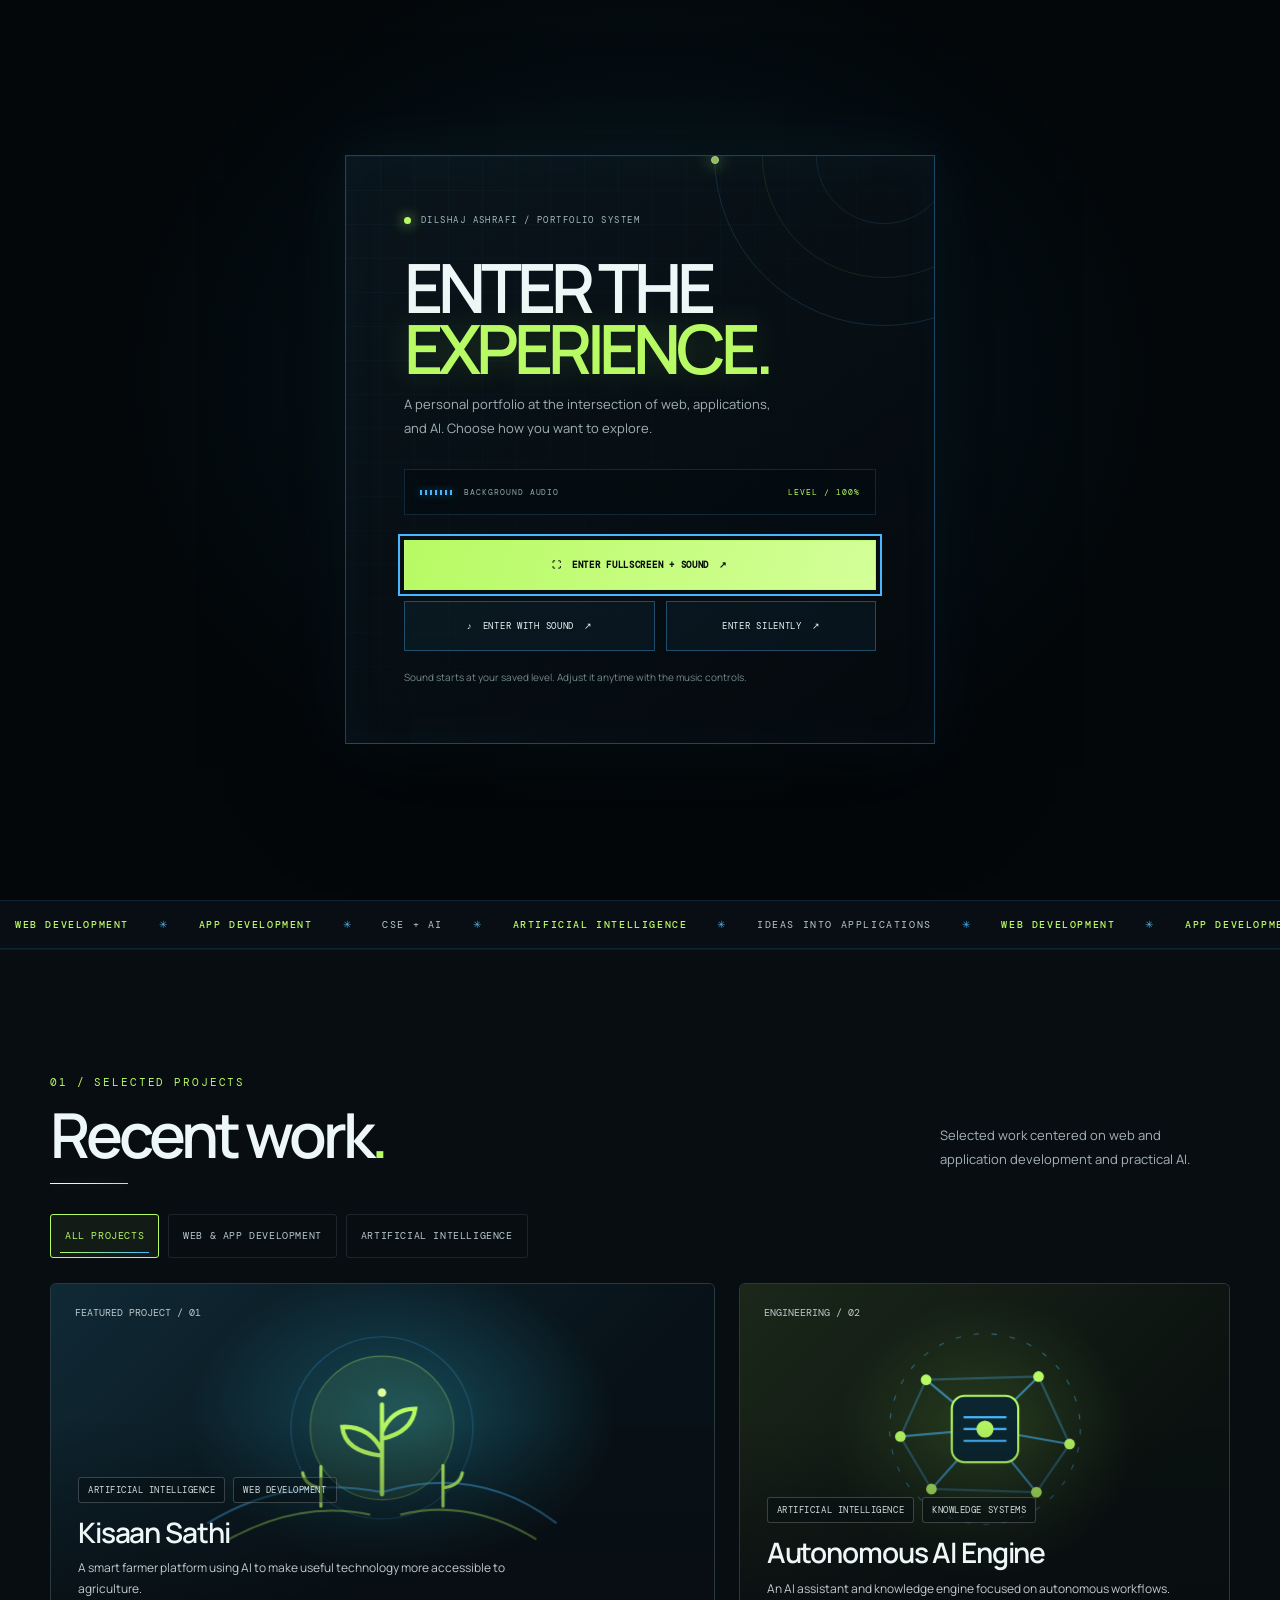
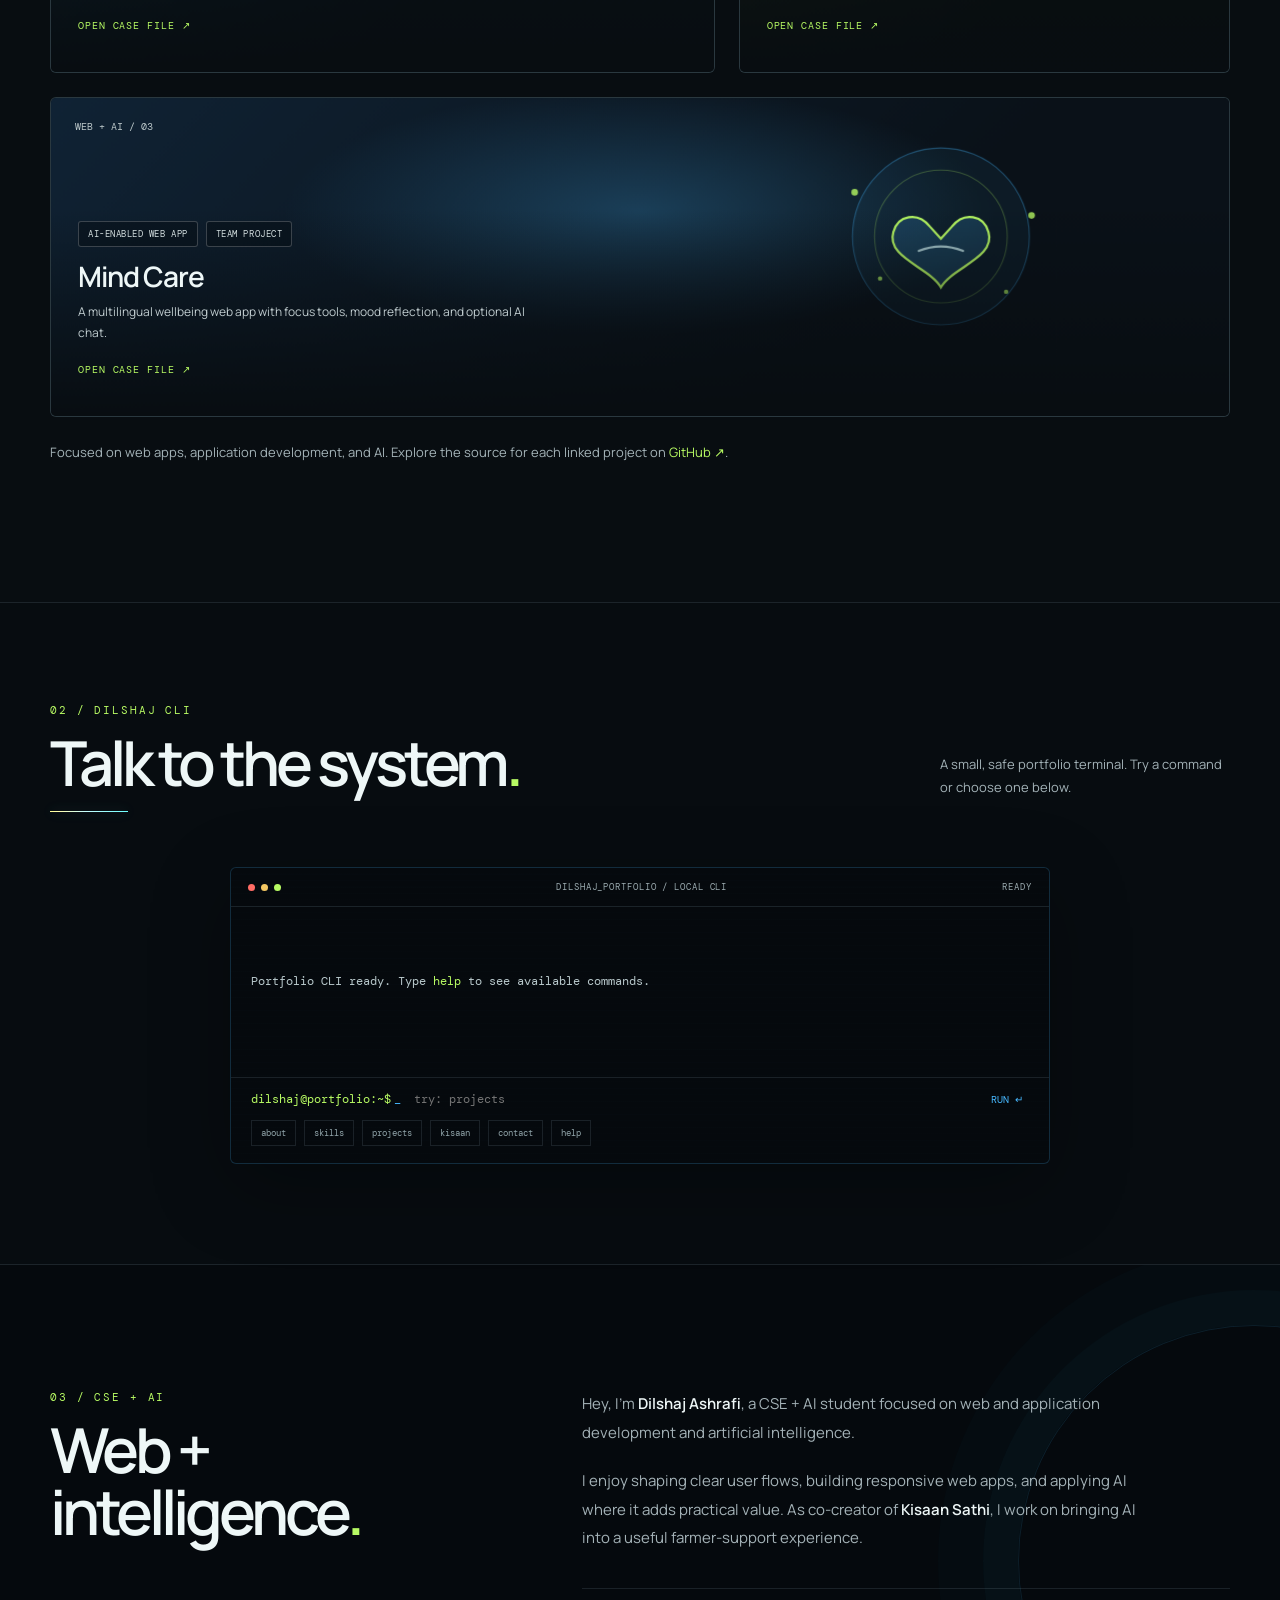
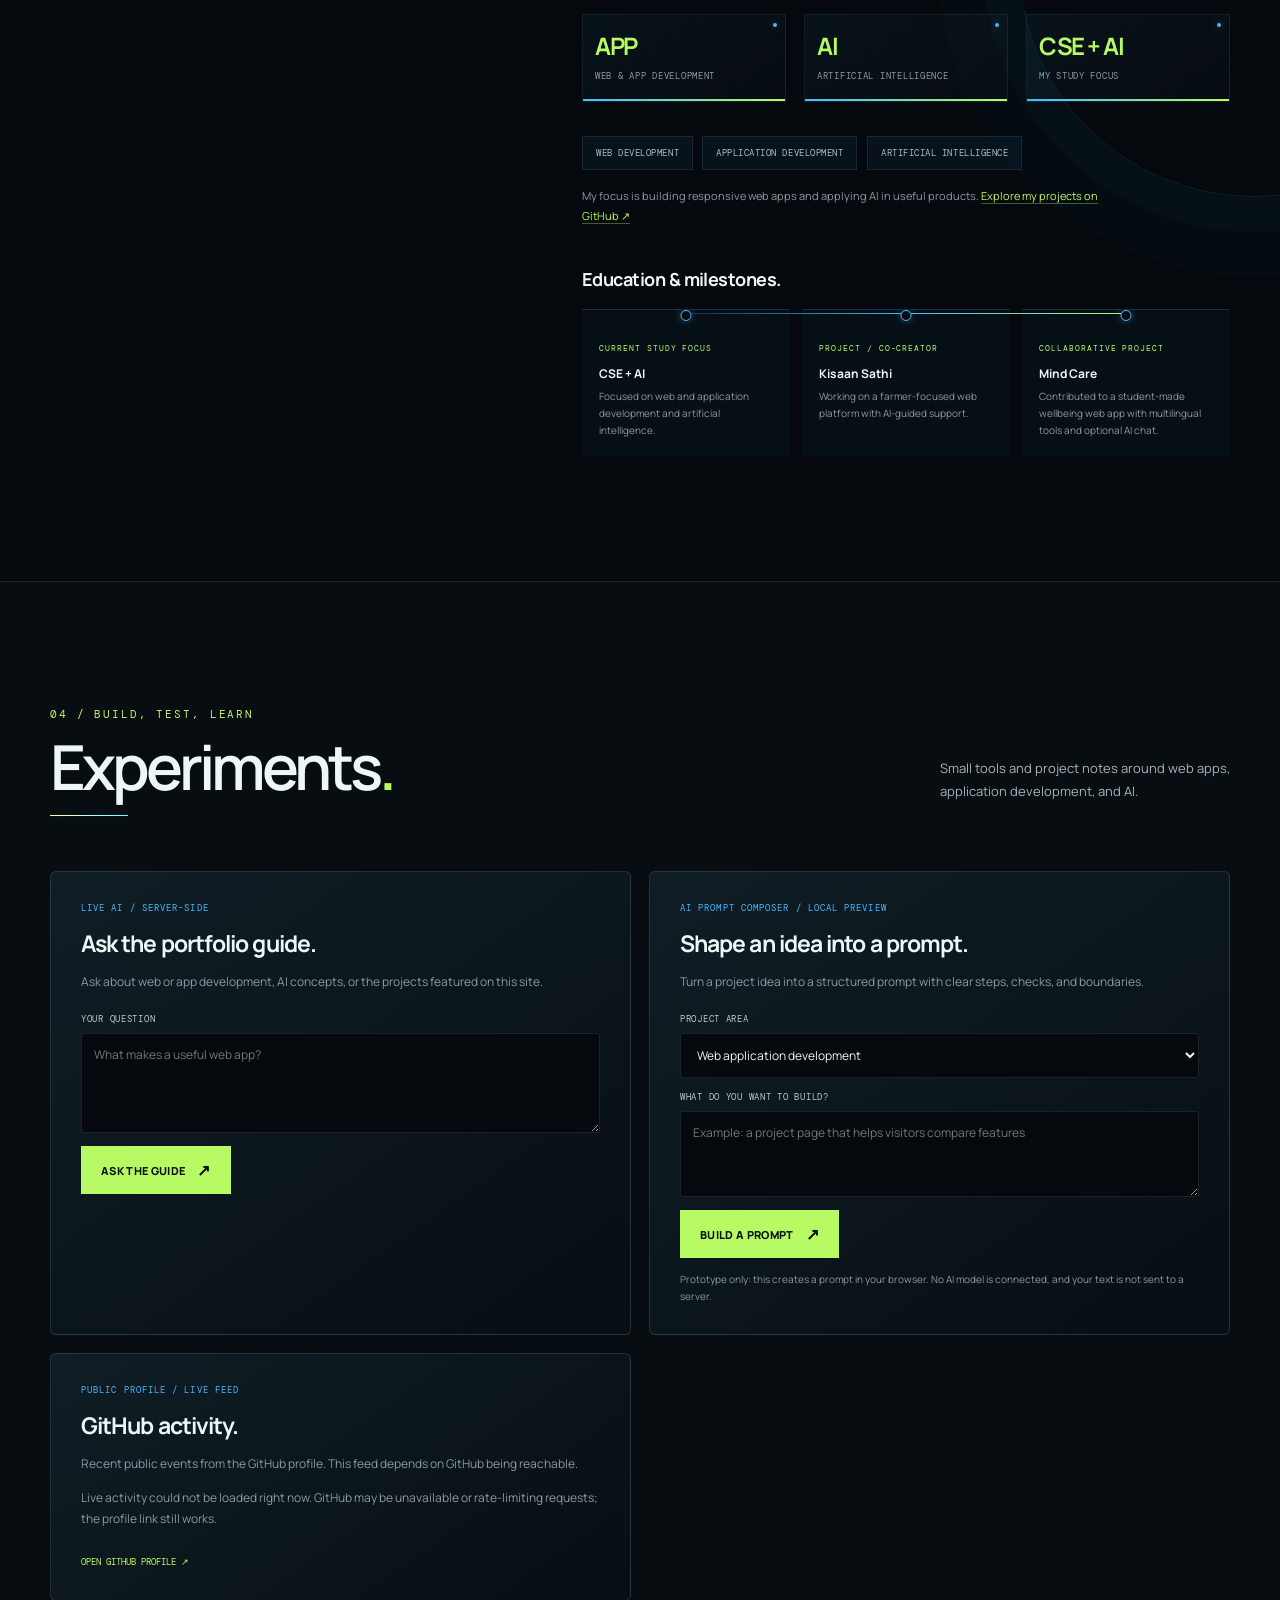
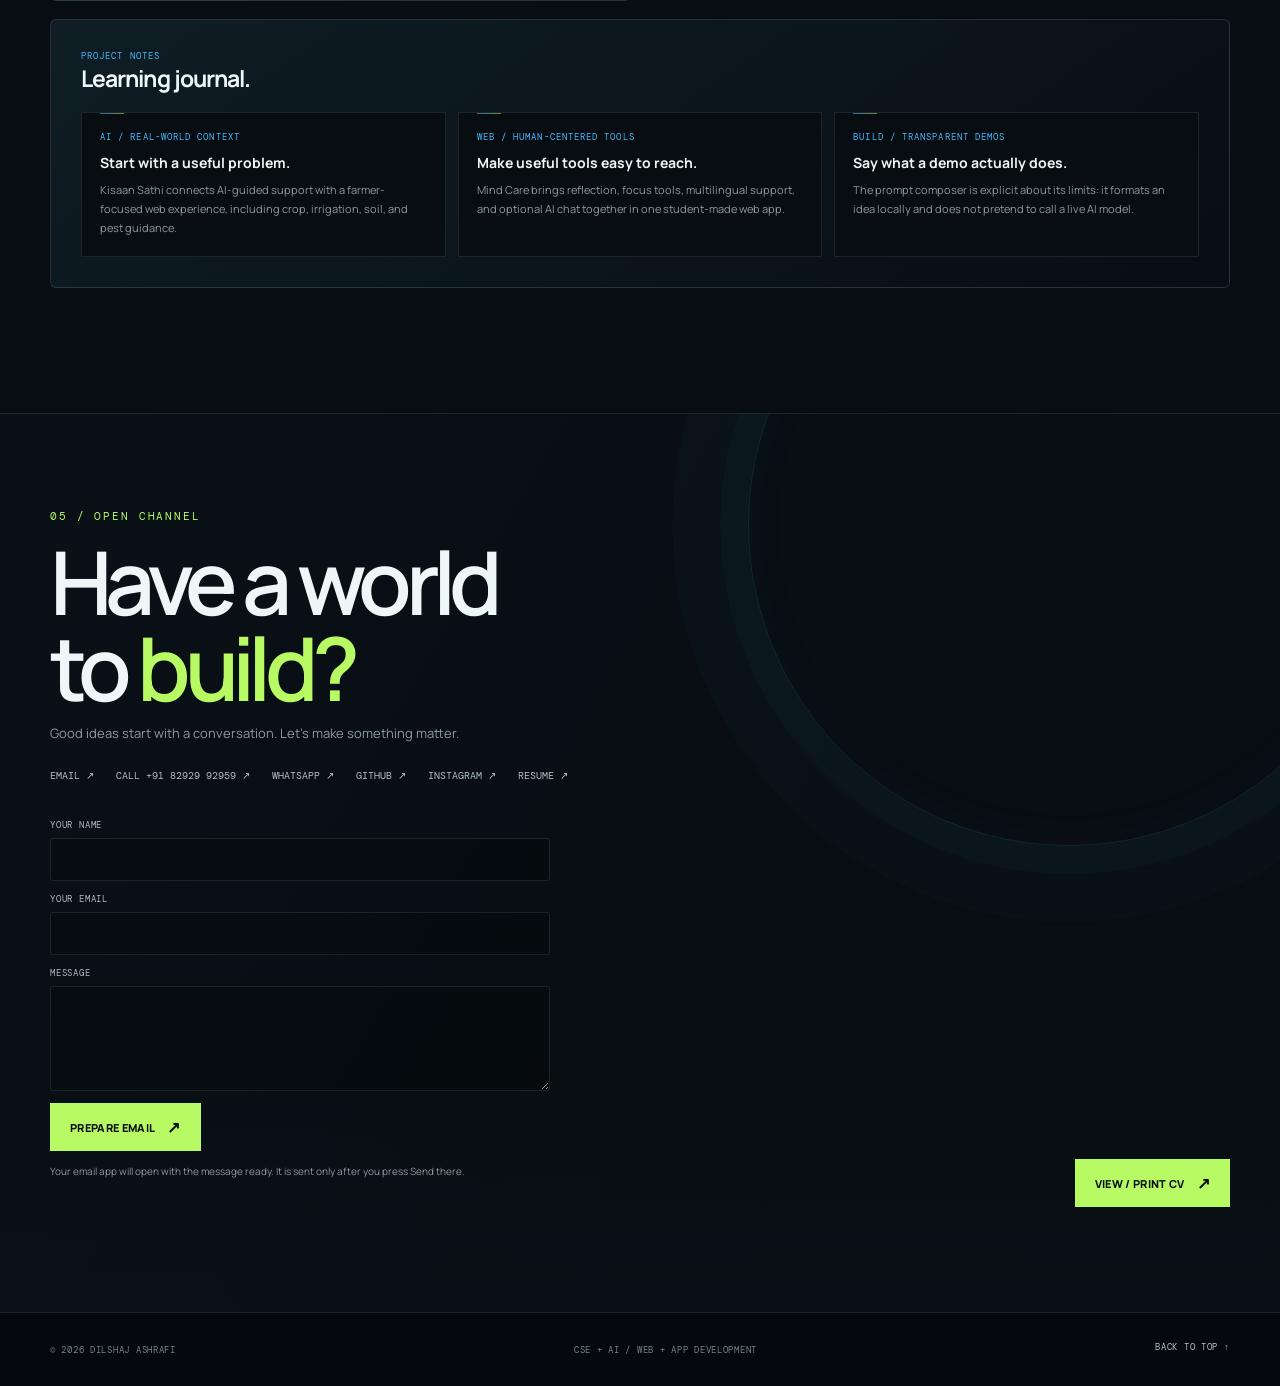
==== index.html @ 6680e947 "Remove initial AI guide setup messages Co-authored-by: Copilot <223556219+Copilot@users.noreply.gith" ====
<!doctype html>
<html lang="en">
<head>
  <meta charset="utf-8">
  <meta name="viewport" content="width=device-width, initial-scale=1">
  <meta name="theme-color" content="#05090d">
  <meta name="apple-mobile-web-app-capable" content="yes">
  <meta name="apple-mobile-web-app-status-bar-style" content="black-translucent">
  <meta name="description" content="Dilshaj Ashrafi — CSE + AI student focused on web and application development and artificial intelligence.">
  <meta name="author" content="Dilshaj Ashrafi">
  <meta property="og:title" content="Dilshaj Ashrafi — Web &amp; App Development &amp; AI">
  <meta property="og:description" content="CSE + AI student focused on web and application development and artificial intelligence. Co-creator of Kisaan Sathi.">
  <meta property="og:type" content="website">
  <meta property="og:url" content="https://dilshaj.vercel.app/">
  <meta property="og:image" content="https://dilshaj.vercel.app/assets/app-icon-512.png">
  <meta property="og:image:alt" content="Dilshaj Ashrafi portfolio mark">
  <meta name="twitter:card" content="summary_large_image">
  <link rel="canonical" href="https://dilshaj.vercel.app/">
  <link rel="icon" type="image/svg+xml" href="assets/favicon.svg">
  <link rel="manifest" href="manifest.webmanifest">
  <title>Dilshaj Ashrafi — Web &amp; App Development &amp; AI</title>
  <link rel="preconnect" href="https://fonts.googleapis.com">
  <link rel="preconnect" href="https://fonts.gstatic.com" crossorigin>
  <link href="https://fonts.googleapis.com/css2?family=DM+Mono:wght@400;500&family=Manrope:wght@400;500;600;700;800&display=swap" rel="stylesheet">
  <style>
    :root {
      color-scheme: dark;
      --ink: #05090d;
      --panel: #0a1116;
      --line: rgba(167, 201, 213, .13);
      --muted: #8b9aa2;
      --white: #eef7f7;
      --blue: #47b8ff;
      --green: #b7fa63;
      --mono: "DM Mono", monospace;
      --sans: "Manrope", sans-serif;
    }

    * { box-sizing: border-box; }
    html { scroll-behavior: smooth; }
    body {
      margin: 0;
      background: var(--ink);
      color: var(--white);
      font-family: var(--sans);
      overflow-x: hidden;
    }
    body::before {
      position: fixed;
      z-index: 4;
      inset: 0;
      pointer-events: none;
      content: "";
      opacity: .12;
      background-image: url("data:image/svg+xml,%3Csvg viewBox='0 0 180 180' xmlns='http://www.w3.org/2000/svg'%3E%3Cfilter id='n'%3E%3CfeTurbulence type='fractalNoise' baseFrequency='.9' numOctaves='3' stitchTiles='stitch'/%3E%3C/filter%3E%3Crect width='100%25' height='100%25' filter='url(%23n)' opacity='.15'/%3E%3C/svg%3E");
    }
    a { color: inherit; text-decoration: none; }
    button { font: inherit; }
    :focus-visible { outline: 2px solid var(--blue); outline-offset: 4px; }
    .shell { width: min(1180px, calc(100% - 64px)); margin: 0 auto; }
    .skip-link { position: fixed; z-index: 30; top: 12px; left: 12px; padding: 12px 16px; background: var(--green); color: #07100b; font-size: 12px; font-weight: 800; transform: translateY(-160%); transition: transform .2s ease; }
    .skip-link:focus { transform: translateY(0); }
    .mono { font-family: var(--mono); text-transform: uppercase; letter-spacing: .12em; }
    .eyebrow { color: var(--green); font: 11px var(--mono); letter-spacing: .17em; text-transform: uppercase; }
    .scroll-progress { position: fixed; z-index: 20; inset: 0 0 auto; height: 3px; pointer-events: none; background: repeating-linear-gradient(90deg,rgba(71,184,255,.28) 0 1px,transparent 1px 12.5%),rgba(71,184,255,.1); }
    .scroll-progress span { position: relative; display: block; width: 100%; height: 100%; transform: scaleX(0); transform-origin: left center; background: linear-gradient(90deg,var(--blue),var(--green),var(--blue)); background-size: 200% 100%; box-shadow: 0 0 14px rgba(71,184,255,.75); animation: progress-flow 3.2s linear infinite; }
    .scroll-progress span::after { position: absolute; top: 50%; right: -4px; width: 8px; height: 8px; border: 1px solid rgba(255,255,255,.65); border-radius: 50%; content: ""; opacity: 0; background: radial-gradient(circle,#fff 0 12%,var(--green) 35% 65%,transparent 75%); box-shadow: 0 0 12px rgba(183,250,99,.85); transform: translateY(-50%) scale(.4); transition: opacity .2s ease, transform .2s ease; }
    .scroll-progress.has-progress span::after { opacity: 1; transform: translateY(-50%) scale(1); animation: progress-head 1.5s ease-in-out infinite alternate; }
    .chapter-hud { position: fixed; z-index: 11; bottom: 22px; left: max(20px,calc((100% - 1180px) / 2)); display: flex; align-items: center; gap: 11px; min-width: 190px; padding: 9px 12px; border: 1px solid rgba(71,184,255,.22); background: linear-gradient(110deg,rgba(5,12,17,.92),rgba(8,19,24,.82)); box-shadow: 0 8px 30px rgba(0,0,0,.24),inset 0 0 18px rgba(71,184,255,.035); backdrop-filter: blur(12px); opacity: 0; pointer-events: none; transform: translateY(12px); transition: opacity .3s ease,transform .3s cubic-bezier(.2,.7,.2,1),border-color .25s ease,box-shadow .25s ease; }
    .chapter-hud.is-visible { opacity: 1; transform: translateY(0); }
    .chapter-hud.is-changing { border-color: rgba(183,250,99,.48); box-shadow: 0 8px 34px rgba(0,0,0,.28),0 0 22px rgba(71,184,255,.09); }
    .chapter-hud-mark { display: grid; width: 25px; height: 25px; flex: 0 0 auto; place-items: center; border: 1px solid rgba(71,184,255,.42); color: var(--green); transform: rotate(45deg); }
    .chapter-hud-mark span { font: 8px var(--mono); transform: rotate(-45deg); }
    .chapter-hud.is-changing .chapter-hud-mark { animation: chapter-mark-turn .44s cubic-bezier(.2,.7,.2,1); }
    .chapter-hud-copy { display: grid; gap: 4px; min-width: 0; }
    .chapter-hud-kicker { color: #788f98; font: 7px var(--mono); letter-spacing: .14em; }
    .chapter-hud-row { display: flex; align-items: baseline; gap: 9px; }
    .chapter-hud-count { color: var(--blue); font: 8px var(--mono); white-space: nowrap; }
    .chapter-hud-label { color: var(--white); font: 9px var(--mono); letter-spacing: .08em; }
    .chapter-hud.is-changing .chapter-hud-label { animation: chapter-label-arrive .32s ease both; }
    .chapter-hud-meter { display: flex; align-items: flex-end; gap: 2px; height: 16px; margin-left: auto; }
    .chapter-hud-meter i { width: 2px; height: 4px; background: var(--blue); transform-origin: bottom; animation: chapter-meter 1s ease-in-out infinite alternate; }
    .chapter-hud-meter i:nth-child(2) { animation-delay: -.3s; }
    .chapter-hud-meter i:nth-child(3) { animation-delay: -.6s; }
    .chapter-hud-meter i:nth-child(4) { animation-delay: -.15s; }
    .chapter-hud-progress { position: absolute; right: 0; bottom: 0; left: 0; display: flex; gap: 3px; height: 2px; }
    .chapter-hud-progress i { flex: 1; background: rgba(71,184,255,.12); transition: background .3s ease,box-shadow .3s ease; }
    .chapter-hud-progress i.active { background: linear-gradient(90deg,var(--blue),var(--green)); box-shadow: 0 0 8px rgba(71,184,255,.5); }
    .return-orbit { position: fixed; z-index: 11; right: max(20px,calc((100% - 1180px) / 2)); bottom: 22px; display: inline-flex; align-items: center; gap: 9px; padding: 8px 12px 8px 8px; border: 1px solid rgba(71,184,255,.3); border-radius: 999px; background: rgba(5,12,17,.9); color: var(--blue); box-shadow: 0 8px 28px rgba(0,0,0,.28),inset 0 0 16px rgba(71,184,255,.04); backdrop-filter: blur(12px); font: 8px var(--mono); letter-spacing: .08em; opacity: 0; visibility: hidden; pointer-events: none; transform: translateY(12px) scale(.96); transition: opacity .25s ease,transform .3s cubic-bezier(.2,.7,.2,1),visibility 0s linear .3s,border-color .2s ease,color .2s ease,box-shadow .2s ease; }
    .return-orbit.is-visible { opacity: 1; visibility: visible; pointer-events: auto; transform: translateY(0) scale(1); transition: opacity .25s ease,transform .3s cubic-bezier(.2,.7,.2,1),visibility 0s,border-color .2s ease,color .2s ease,box-shadow .2s ease; }
    .return-orbit:hover { border-color: var(--green); color: var(--green); box-shadow: 0 8px 32px rgba(0,0,0,.32),0 0 22px rgba(71,184,255,.12); }
    .return-orbit-mark { position: relative; display: grid; width: 22px; height: 22px; place-items: center; border: 1px solid rgba(71,184,255,.42); border-radius: 50%; font-size: 11px; line-height: 1; }
    .return-orbit.is-visible .return-orbit-mark::after { position: absolute; inset: -4px; border: 1px dotted rgba(183,250,99,.52); border-radius: 50%; content: ""; animation: return-orbit-spin 8s linear infinite; }
    .site-header {
      position: absolute;
      z-index: 10;
      top: 0;
      left: 0;
      width: 100%;
      border-bottom: 1px solid rgba(255,255,255,.07);
      transition: background .3s ease, box-shadow .3s ease, border-color .3s ease;
    }
    .site-header.scrolled { position: fixed; background: rgba(5,9,13,.78); border-color: rgba(71,184,255,.15); box-shadow: 0 12px 35px rgba(0,0,0,.2); backdrop-filter: blur(16px); }
    .nav {
      height: 82px;
      display: flex;
      align-items: center;
      justify-content: space-between;
    }
    .brand { display: flex; align-items: center; gap: 12px; font-size: 13px; font-weight: 800; letter-spacing: .12em; }
    .brand-name { white-space: nowrap; }
    .brand-mark {
      width: 27px; height: 27px; display: grid; place-items: center;
      border: 1px solid var(--green); color: var(--green);
      transform: rotate(45deg); font: 12px var(--mono);
    }
    .brand-mark span { transform: rotate(-45deg); }
    .nav-links { display: flex; align-items: center; gap: 37px; color: #b0bec3; font-size: 12px; }
    .nav-links a { position: relative; transition: color .2s ease; }
    .nav-links a::after { position: absolute; right: 0; bottom: -7px; left: 0; height: 1px; content: ""; background: linear-gradient(90deg,var(--green),var(--blue)); transform: scaleX(0); transform-origin: left; transition: transform .25s ease; }
    .nav-links a:hover, .nav-links a.active { color: var(--green); }
    .nav-links a:hover::after, .nav-links a.active::after { transform: scaleX(1); }
    .nav-links a.active::after { animation: nav-current-signal 2.2s ease-in-out infinite alternate; }
    .nav-links a.active::before { position: absolute; bottom: -9px; left: 0; width: 4px; height: 4px; border-radius: 50%; content: ""; background: var(--green); box-shadow: 0 0 8px var(--green),0 0 15px var(--blue); animation: nav-beacon-pass 2.6s ease-in-out infinite; }
    .command-trigger { flex: 0 0 auto; padding: 8px 10px; border: 1px solid rgba(71,184,255,.28); background: rgba(71,184,255,.045); color: var(--blue); cursor: pointer; font: 9px var(--mono); letter-spacing: .08em; transition: border-color .2s ease, color .2s ease, background .2s ease, transform .2s ease; }
    .command-trigger:hover { transform: translateY(-2px); border-color: var(--green); color: var(--green); background: rgba(183,250,99,.06); }
    .nav-availability { display: flex; align-items: center; gap: 9px; color: #b8c5c8; font: 10px var(--mono); letter-spacing: .08em; }
    .status-dot { width: 7px; height: 7px; border-radius: 50%; background: var(--green); box-shadow: 0 0 12px var(--green); animation: pulse 2s infinite; }

    .hero {
      min-height: 760px;
      height: min(900px, 100svh);
      position: relative;
      display: flex;
      align-items: center;
      overflow: hidden;
      isolation: isolate;
      background:
        radial-gradient(ellipse at 75% 48%, rgba(12, 72, 87, .21), transparent 35%),
        radial-gradient(ellipse at 12% 100%, rgba(24, 86, 97, .15), transparent 35%),
        #05090d;
    }
    .hero::before { position: absolute; z-index: 0; inset: 0; pointer-events: none; content: ""; opacity: .7; background: radial-gradient(520px circle at var(--pointer-x,72%) var(--pointer-y,44%), rgba(71,184,255,.13), transparent 72%); }
    #starfield { position: absolute; inset: 0; width: 100%; height: 100%; z-index: -1; }
    .hero-grid {
      position: absolute; inset: auto 0 0; height: 46%;
      background-image: linear-gradient(rgba(71,184,255,.11) 1px, transparent 1px), linear-gradient(90deg, rgba(71,184,255,.11) 1px, transparent 1px);
      background-size: 56px 56px;
      animation: grid-drift 36s linear infinite;
      transform: perspective(270px) rotateX(58deg) translate3d(var(--grid-x,0px),var(--grid-y,0px),0) scale(1.7);
      transform-origin: center bottom;
      transition: transform .45s cubic-bezier(.2,.7,.2,1);
      opacity: .24;
      mask-image: linear-gradient(transparent, black 80%);
      z-index: -1;
    }
    .hero-content { position: relative; z-index: 2; padding-top: 82px; }
    .hero-topline { display: flex; align-items: center; gap: 14px; color: #9cabb0; font: 10px var(--mono); letter-spacing: .14em; animation: rise-in .8s .08s both; }
    .hero-topline::before { content: ""; width: 30px; height: 1px; background: var(--green); }
    h1 { margin: 22px 0 18px; max-width: 760px; font-size: clamp(62px, 9.5vw, 128px); line-height: .91; letter-spacing: -.085em; font-weight: 600; animation: rise-in .9s .18s both; }
    h1 .outline { color: transparent; -webkit-text-stroke: 1px rgba(238,247,247,.7); background: linear-gradient(110deg,transparent 20%,rgba(71,184,255,.18) 43%,rgba(183,250,99,.42) 50%,transparent 60%); background-size: 240% 100%; background-position: 130% 0; -webkit-background-clip: text; background-clip: text; transition: background-position .4s ease,-webkit-text-stroke-color .3s ease,text-shadow .3s ease; }
    @media (hover: hover) and (pointer: fine) {
      h1:hover .outline { -webkit-text-stroke-color: rgba(183,250,99,.58); text-shadow: 0 0 26px rgba(71,184,255,.2); animation: title-signal-sweep .82s cubic-bezier(.2,.7,.2,1) both; }
    }
    h1 .accent { color: var(--green); text-shadow: 0 0 35px rgba(183,250,99,.13); animation: text-glow 4.5s ease-in-out infinite; }
    .hero-bottom { display: flex; align-items: flex-end; justify-content: space-between; max-width: 865px; margin-top: 32px; }
    .hero-copy { max-width: 390px; color: #9baab0; font-size: 14px; line-height: 1.8; animation: rise-in .85s .32s both; }
    .hero-copy strong { color: var(--white); font-weight: 600; }
    .hero-actions { display: flex; align-items: center; flex-wrap: wrap; gap: 17px 25px; margin-top: 24px; }
    .immersive-toggle { display: inline-flex; align-items: center; gap: 8px; min-height: 38px; padding: 0 11px; border: 1px solid rgba(71,184,255,.3); background: rgba(71,184,255,.045); color: var(--blue); cursor: pointer; font: 8px var(--mono); letter-spacing: .08em; white-space: nowrap; transition: transform .2s ease, border-color .2s ease, color .2s ease, background .2s ease, box-shadow .2s ease; }
    .immersive-toggle::before { width: 5px; height: 5px; border-radius: 50%; content: ""; background: var(--blue); box-shadow: 0 0 8px rgba(71,184,255,.55); transition: background .2s ease, box-shadow .2s ease; }
    .immersive-toggle:hover { transform: translateY(-2px); border-color: var(--green); color: var(--green); background: rgba(183,250,99,.06); }
    .immersive-toggle[aria-pressed="true"] { border-color: rgba(183,250,99,.65); color: var(--green); background: rgba(183,250,99,.07); box-shadow: 0 0 18px rgba(183,250,99,.08); }
    .immersive-toggle[aria-pressed="true"]::before { background: var(--green); box-shadow: 0 0 10px rgba(183,250,99,.8); animation: pulse 2s infinite; }
    .immersive-toggle:disabled { cursor: not-allowed; opacity: .7; }
    .immersive-status { flex-basis: 100%; color: #91a5aa; font-size: 9px; line-height: 1.5; }
    .immersive-status:empty { display: none; }
    .fullscreen-recommendation { margin: 8px 0 0; color: #81949b; font: 8px var(--mono); letter-spacing: .06em; line-height: 1.6; }
    .fullscreen-recommendation::before { color: var(--green); content: "DESKTOP TIP / "; }
    .music-toggle { display: inline-flex; align-items: center; gap: 9px; min-height: 38px; padding: 0 11px; border: 1px solid rgba(71,184,255,.3); background: rgba(5,9,13,.72); color: var(--blue); cursor: pointer; font: 8px var(--mono); letter-spacing: .08em; white-space: nowrap; transition: transform .2s ease, border-color .2s ease, color .2s ease, background .2s ease, box-shadow .2s ease; }
    .music-toggle:hover { transform: translateY(-2px); border-color: var(--green); color: var(--green); }
    .music-toggle[aria-pressed="true"] { border-color: rgba(183,250,99,.65); color: var(--green); background: rgba(8,17,13,.88); box-shadow: 0 0 18px rgba(183,250,99,.08); }
    .music-toggle:disabled { cursor: not-allowed; opacity: .7; }
    .music-bars { display: inline-flex; align-items: center; gap: 2px; height: 12px; }
    .music-bars i { width: 2px; height: 3px; background: var(--blue); }
    .music-toggle[aria-pressed="true"] .music-bars i { background: var(--green); animation: music-wave .62s ease-in-out infinite alternate; }
    .music-toggle[aria-pressed="true"] .music-bars i:nth-child(2) { animation-delay: -.2s; }
    .music-toggle[aria-pressed="true"] .music-bars i:nth-child(3) { animation-delay: -.4s; }
    .music-volume { display: inline-flex; align-items: center; gap: 6px; min-height: 38px; padding: 0 8px; border: 1px solid rgba(71,184,255,.2); background: rgba(5,9,13,.64); }
    .music-volume-adjust { display: grid; width: 22px; height: 24px; place-items: center; padding: 0; border: 1px solid rgba(71,184,255,.25); background: rgba(71,184,255,.04); color: var(--blue); cursor: pointer; font: 12px var(--mono); transition: border-color .2s ease,color .2s ease,background .2s ease; }
    .music-volume-adjust:hover:not(:disabled) { border-color: var(--green); background: rgba(183,250,99,.08); color: var(--green); }
    .music-volume-adjust:disabled { cursor: not-allowed; opacity: .45; }
    .music-volume-slider { width: 76px; height: 4px; accent-color: var(--green); cursor: pointer; }
    .music-volume-value { min-width: 31px; color: var(--green); font: 8px var(--mono); text-align: right; }
    .music-status { flex-basis: 100%; color: #91a5aa; font-size: 9px; line-height: 1.5; }
    .music-status:empty { display: none; }
    .entry-screen { position: fixed; inset: 0; width: 100%; max-width: none; height: 100%; max-height: none; margin: 0; padding: 24px; border: 0; overflow: hidden; color: var(--white); background: radial-gradient(ellipse at 50% 42%, rgba(12,48,62,.45), transparent 58%), #03070a; }
    .entry-screen[open] { display: grid; place-items: center; }
    .entry-screen::backdrop { background: rgba(2,5,8,.78); backdrop-filter: blur(9px); }
    .entry-screen.is-exiting { animation: entry-exit .38s cubic-bezier(.2,.8,.2,1) both; }
    .entry-card { position: relative; isolation: isolate; width: min(590px,100%); overflow: hidden; padding: clamp(30px,6vw,58px); border: 1px solid rgba(71,184,255,.32); background: linear-gradient(145deg,rgba(10,21,28,.98),rgba(4,9,13,.98)); box-shadow: 0 25px 100px rgba(0,0,0,.62),0 0 65px rgba(71,184,255,.09),inset 0 0 45px rgba(71,184,255,.035); animation: entry-arrive .72s cubic-bezier(.16,1,.3,1) both; }
    .entry-card::before { position: absolute; z-index: -1; inset: 0; content: ""; opacity: .36; background-image: linear-gradient(rgba(71,184,255,.11) 1px,transparent 1px),linear-gradient(90deg,rgba(71,184,255,.11) 1px,transparent 1px); background-size: 34px 34px; mask-image: linear-gradient(135deg,black,transparent 74%); }
    .entry-card::after { position: absolute; z-index: 1; top: -40%; right: 0; left: 0; height: 35%; pointer-events: none; content: ""; opacity: 0; background: linear-gradient(transparent,rgba(71,184,255,.08),transparent); animation: entry-scan 6.5s 1s ease-in-out infinite; }
    .entry-orbit { position: absolute; z-index: -1; top: -170px; right: -120px; width: 340px; aspect-ratio: 1; border: 1px solid rgba(71,184,255,.22); border-radius: 50%; opacity: .75; animation: entry-orbit 38s linear infinite; }
    .entry-orbit::before,.entry-orbit::after { position: absolute; inset: 14%; border: 1px solid rgba(183,250,99,.13); border-radius: 50%; content: ""; }
    .entry-orbit::after { inset: 30%; border-color: rgba(71,184,255,.17); }
    .entry-orbit i { position: absolute; top: 50%; left: -4px; width: 8px; height: 8px; border: 1px solid #eaffce; border-radius: 50%; background: var(--green); box-shadow: 0 0 16px var(--green); }
    .entry-content { position: relative; z-index: 2; }
    .entry-overline { display: flex; align-items: center; gap: 10px; color: #a4bac2; font: 9px var(--mono); letter-spacing: .16em; animation: entry-reveal .56s .16s both; }
    .entry-overline::before { width: 7px; height: 7px; border-radius: 50%; content: ""; background: var(--green); box-shadow: 0 0 13px var(--green); animation: pulse 1.8s ease-in-out infinite; }
    .entry-title { margin: 31px 0 14px; font-size: clamp(42px,8vw,68px); font-weight: 600; line-height: .9; letter-spacing: -.075em; animation: entry-reveal .64s .24s both; }
    .entry-title span { color: var(--green); text-shadow: 0 0 34px rgba(183,250,99,.19); animation: entry-accent-glow 2.8s 1s ease-in-out infinite alternate; }
    .entry-description { max-width: 390px; margin: 0; color: #a2b1b6; font-size: 13px; line-height: 1.8; animation: entry-reveal .6s .36s both; }
    .entry-signal { display: flex; align-items: center; gap: 12px; margin: 29px 0 25px; padding: 13px 15px; border: 1px solid rgba(71,184,255,.17); background: rgba(4,12,17,.64); color: #90a4aa; font: 8px var(--mono); letter-spacing: .12em; animation: entry-reveal .6s .48s both; }
    .entry-signal-bars { display: flex; align-items: center; gap: 3px; height: 18px; }
    .entry-signal-bars i { width: 2px; height: 5px; background: var(--blue); box-shadow: 0 0 8px rgba(71,184,255,.6); animation: entry-wave .7s ease-in-out infinite alternate; }
    .entry-signal-bars i:nth-child(2n) { animation-delay: -.35s; }
    .entry-signal-bars i:nth-child(3n) { animation-delay: -.18s; }
    .entry-signal-state { margin-left: auto; color: var(--green); }
    .entry-actions { display: grid; grid-template-columns: 1.2fr 1fr; gap: 11px; animation: entry-reveal .6s .6s both; }
    .entry-choice-immersive { grid-column: 1 / -1; }
    .entry-choice { position: relative; display: inline-flex; min-height: 50px; align-items: center; justify-content: center; gap: 10px; overflow: hidden; padding: 0 15px; border: 1px solid rgba(71,184,255,.34); background: rgba(71,184,255,.055); color: var(--white); cursor: pointer; font: 9px var(--mono); letter-spacing: .08em; transition: transform .22s ease,border-color .22s ease,color .22s ease,background .22s ease,box-shadow .22s ease; }
    .entry-choice:hover { transform: translateY(-3px); border-color: var(--blue); background: rgba(71,184,255,.12); box-shadow: 0 10px 26px rgba(71,184,255,.1); }
    .entry-choice-primary { border-color: rgba(183,250,99,.56); background: linear-gradient(110deg,var(--green),#d4ff99); color: #07100b; font-weight: 700; }
    .entry-choice-primary:hover { border-color: #eaffce; background: linear-gradient(110deg,#c8ff82,#e6ffbd); box-shadow: 0 10px 30px rgba(183,250,99,.16); }
    .entry-choice:disabled { cursor: not-allowed; opacity: .55; transform: none; }
    .entry-note { margin: 18px 0 0; color: #74878e; font-size: 10px; line-height: 1.6; animation: entry-reveal .6s .72s both; }
    body.site-entered .hero-topline { animation: rise-in .7s .05s both; }
    body.site-entered h1 { animation: rise-in .85s .13s both; }
    body.site-entered .hero-copy { animation: rise-in .8s .25s both; }
    .earth-telemetry { display: flex; align-items: center; gap: 14px; max-width: 375px; margin-top: 20px; padding-top: 12px; border-top: 1px solid rgba(71,184,255,.19); }
    .earth-fact { display: grid; gap: 4px; color: #72858b; font: 7px var(--mono); letter-spacing: .1em; white-space: nowrap; }
    .earth-fact strong { color: #d7e8e9; font-size: 8px; font-weight: 500; }
    .cloud-toggle { display: inline-flex; align-items: center; gap: 7px; min-height: 30px; margin-left: auto; padding: 0 9px; border: 1px solid rgba(71,184,255,.27); background: rgba(71,184,255,.05); color: var(--blue); cursor: pointer; font: 7px var(--mono); letter-spacing: .08em; white-space: nowrap; transition: border-color .2s ease, color .2s ease, background .2s ease; }
    .cloud-toggle:hover { border-color: var(--green); color: var(--green); background: rgba(183,250,99,.06); }
    .cloud-toggle:disabled { cursor: not-allowed; opacity: .7; }
    .cloud-toggle-dot { width: 5px; height: 5px; border-radius: 50%; background: var(--green); box-shadow: 0 0 8px var(--green); }
    .cloud-toggle[aria-pressed="false"] .cloud-toggle-dot { background: #73848a; box-shadow: none; }
    .button {
      display: inline-flex; align-items: center; justify-content: center; gap: 12px;
      min-height: 48px; padding: 0 20px; background: var(--green); color: #07100b;
      font-size: 11px; font-weight: 800; letter-spacing: .03em;
      position: relative; overflow: hidden;
      transition: transform .2s ease, box-shadow .2s ease, background .2s ease;
    }
    .button::after { position: absolute; inset: -50% auto -50% -60%; width: 35%; content: ""; background: linear-gradient(90deg,transparent,rgba(255,255,255,.45),transparent); transform: skewX(-20deg); }
    .button:hover, .button:focus-visible { transform: translateY(-3px); box-shadow: 0 10px 32px rgba(183,250,99,.22); background: #c9ff83; }
    .button:hover::after { animation: button-sheen .7s ease-out; }
    .button-arrow { font-size: 16px; }
    .text-link { color: #d3dddf; font-size: 11px; border-bottom: 1px solid rgba(255,255,255,.3); padding-bottom: 5px; }
    .orbital {
      position: absolute; width: min(43vw, 550px); aspect-ratio: 1; right: 7%; top: 50%;
      transform: translate3d(var(--orbital-x,0px),calc(-43% + var(--orbital-y,0px)),0); border: 1px solid rgba(71,184,255,.16); border-radius: 50%;
      box-shadow: inset 0 0 80px rgba(31,130,158,.08), 0 0 100px rgba(22,99,124,.07);
      z-index: 0; pointer-events: none; animation: float 8s ease-in-out infinite;
    }
    .orbital::before, .orbital::after { content: ""; position: absolute; inset: 10%; border: 1px solid rgba(183,250,99,.14); border-radius: 50%; transform: rotateX(68deg) rotate(-23deg); animation: orbit-spin 30s linear infinite; }
    .orbital::after { inset: 22%; border-color: rgba(71,184,255,.18); transform: rotateX(68deg) rotate(34deg); animation-name: orbit-spin-reverse; animation-duration: 38s; }
    .solar-orbit-track { position: absolute; top: 50%; left: 50%; width: 62%; aspect-ratio: 1; border: 1px solid rgba(71,184,255,.3); border-radius: 50%; transform: translate(-50%,-50%); box-shadow: 0 0 24px rgba(71,184,255,.055); }
    .solar-readout { position: absolute; z-index: 3; top: 9%; left: 5%; display: grid; gap: 5px; color: #76909a; font: 7px var(--mono); letter-spacing: .1em; }
    .solar-readout strong { color: var(--green); font-weight: 500; }
    .solar-link { position: absolute; z-index: 1; top: 19%; left: 50%; width: 1px; height: 31%; pointer-events: none; background: linear-gradient(180deg,rgba(183,250,99,.32),rgba(71,184,255,.14),rgba(255,202,91,.42)); transform-origin: top center; animation: solar-link-pulse 4.5s ease-in-out infinite; }
    .solar-body { position: absolute; z-index: 1; top: 50%; left: 50%; width: 10%; aspect-ratio: 1; border: 1px solid rgba(255,235,164,.75); border-radius: 50%; background: radial-gradient(circle at 34% 30%,#fff9d6 0 8%,#dfff9c 18%,#f2c65d 48%,#dd8149 74%,#762e2b 100%); box-shadow: 0 0 18px rgba(255,202,91,.62),0 0 46px rgba(255,146,69,.24); transform: translate(-50%,-50%); animation: sun-pulse 4s ease-in-out infinite alternate; }
    .solar-body::before { position: absolute; inset: -24%; border: 1px solid rgba(255,235,164,.52); border-radius: 50%; content: ""; animation: sun-corona 4.2s ease-out infinite; }
    .solar-body::after { position: absolute; inset: -42%; border: 1px solid rgba(255,208,110,.22); border-radius: 50%; background: conic-gradient(from 0deg,transparent 0 20%,rgba(255,235,164,.35) 26%,transparent 34% 65%,rgba(255,146,69,.28) 72%,transparent 80%); content: ""; animation: sun-halo 9s linear infinite; }
    .solar-revolution { position: absolute; z-index: 2; top: 50%; left: 50%; width: 62%; aspect-ratio: 1; transform: translate(-50%,-50%); animation: earth-revolution 72s linear infinite; }
    .earth-system { --satellite-radius: clamp(38px, 9vw, 88px); position: absolute; top: 0; left: 50%; width: 100%; aspect-ratio: 1; transform: translate(-50%,-50%); animation: earth-orientation 72s linear infinite reverse; }
    .lunar-track, .lunar-orbit { position: absolute; top: 50%; left: 50%; width: 56%; height: 56%; border-radius: 50%; }
    .lunar-track { z-index: 1; border: 1px dashed rgba(220,237,239,.2); transform: translate(-50%,-50%); }
    .lunar-orbit { z-index: 3; transform: translate(-50%,-50%); animation: lunar-revolution 27.3s linear infinite; }
    .lunar-body { position: absolute; top: 50%; left: 0; width: 16%; aspect-ratio: 1; border-radius: 50%; background: #a7b9ba url("assets/moon.svg") center / cover no-repeat; box-shadow: 0 0 15px rgba(219,240,244,.32); transform: translate(-50%,-50%); animation: lunar-glint 5s ease-in-out infinite alternate; }
    .orbital-core {
      position: absolute; top: 34%; left: 34%; width: 32%; height: 32%; border-radius: 50%;
      background: #041422 url("assets/earth.svg") center / cover no-repeat;
      box-shadow: 0 0 50px rgba(71,184,255,.18), inset -18px -18px 34px rgba(0,0,0,.7);
      overflow: hidden;
      z-index: 2;
      border: 1px solid rgba(183,250,99,.55);
      filter: saturate(.92) contrast(1.08);
      animation: earth-atmosphere 5s ease-in-out infinite;
    }
    .orbital-core::after { position: absolute; inset: 0; border-radius: inherit; content: ""; pointer-events: none; background: linear-gradient(112deg,rgba(230,255,255,.13),transparent 30%,transparent 62%,rgba(0,0,0,.24)); }
    .earth-clouds { position: absolute; inset: -1%; border-radius: inherit; background: url("assets/earth-clouds.svg") center / cover no-repeat; opacity: .82; animation: cloud-drift 34s ease-in-out infinite alternate; }
    .orbital-core.clouds-paused .earth-clouds { animation-play-state: paused; }
    .orbital-scan { position: absolute; z-index: 4; top: 34%; left: 34%; width: 32%; height: 32%; overflow: hidden; border-radius: 50%; pointer-events: none; }
    .orbital-scan::after { position: absolute; top: -25%; right: 0; left: 0; height: 28%; content: ""; opacity: 0; background: linear-gradient(180deg,transparent,rgba(71,184,255,.55),rgba(183,250,99,.32),transparent); animation: core-scan 5.8s ease-in-out infinite; }
    .orbit-dot { position: absolute; z-index: 2; top: 22%; left: 16%; width: 7px; height: 7px; border-radius: 50%; background: var(--green); box-shadow: 0 0 18px var(--green); animation: satellite-beacon 3s ease-in-out infinite; }
    .orbit-satellite { position: absolute; z-index: 2; top: 50%; left: 50%; width: 32px; height: 32px; animation: satellite-orbit 34s linear infinite; }
    .orbit-satellite svg { display: block; width: 100%; height: 100%; overflow: visible; filter: drop-shadow(0 0 7px rgba(71,184,255,.75)); animation: satellite-counter-rotation 34s linear infinite; }
    .hero-coordinate { position: absolute; right: max(32px, calc((100% - 1180px) / 2)); bottom: 65px; color: #61747c; font: 9px var(--mono); letter-spacing: .14em; text-align: right; }
    .scroll-cue { position: absolute; left: max(32px, calc((100% - 1180px) / 2)); bottom: 59px; display: flex; align-items: center; gap: 12px; color: #84949b; font: 9px var(--mono); letter-spacing: .15em; }
    .scroll-cue::before { content: ""; height: 1px; width: 34px; background: linear-gradient(90deg,var(--blue),transparent); background-size: 200% 100%; animation: cue-signal 2.4s ease-in-out infinite alternate; }
    .focus-marquee { overflow: hidden; border-top: 1px solid rgba(71,184,255,.13); border-bottom: 1px solid rgba(71,184,255,.13); background: #080e13; }
    .marquee-track { display: flex; width: max-content; animation: marquee 34s linear infinite; }
    .marquee-group { display: flex; align-items: center; gap: 30px; padding: 17px 15px; color: #b9c9cc; font: 10px var(--mono); letter-spacing: .16em; white-space: nowrap; }
    .marquee-group strong { color: var(--green); font-weight: 500; }
    .marquee-separator { color: var(--blue); }

    .section { padding: 125px 0; }
    .section, .terminal-section, .contact, .project-card { scroll-margin-top: 96px; }
    .section-heading { display: flex; justify-content: space-between; align-items: flex-end; gap: 30px; margin-bottom: 55px; }
    .section-heading h2 { margin: 15px 0 0; font-size: clamp(38px, 5vw, 62px); line-height: 1; letter-spacing: -.065em; font-weight: 600; }
    .section-heading h2::after { display: block; width: clamp(42px, 7vw, 78px); height: 1px; margin-top: 17px; content: ""; transform-origin: left; background: linear-gradient(90deg,var(--green),var(--blue),transparent); background-size: 200% 100%; box-shadow: 0 0 12px rgba(71,184,255,.28); animation: heading-signal 3.8s ease-in-out infinite alternate; }
    .section-heading[data-reveal].visible h2::after { animation: heading-signal 3.8s ease-in-out infinite alternate, section-heading-sweep 1s .12s cubic-bezier(.2,.7,.2,1) both; }
    .section-note { max-width: 290px; color: #a4b3b8; font-size: 13px; line-height: 1.8; }
    .work { background: #080d11; border-top: 1px solid rgba(255,255,255,.05); }
    .project-grid { display: grid; grid-template-columns: 1.15fr .85fr; gap: 24px; }
    .project-card { --pointer-x:50%; --pointer-y:50%; --tilt-x:0deg; --tilt-y:0deg; position: relative; overflow: hidden; min-height: 390px; border: 1px solid rgba(167,201,213,.19); border-radius: 6px; background: #0d161c; isolation: isolate; transition: transform .35s ease, border-color .35s ease, box-shadow .35s ease; }
    .project-card::before { position: absolute; z-index: 1; inset: 0; pointer-events: none; content: ""; opacity: 0; background: radial-gradient(320px circle at var(--pointer-x) var(--pointer-y), rgba(71,184,255,.2), transparent 68%); transition: opacity .35s ease; }
    .project-visual { position: absolute; z-index: 0; inset: 0; overflow: hidden; transform: perspective(900px) rotateX(var(--tilt-y)) rotateY(var(--tilt-x)) scale(1.02); transform-origin: center; transition: transform .45s cubic-bezier(.2,.7,.2,1); }
    .project-visual::before { position: absolute; z-index: 2; top: -28%; left: 0; width: 100%; height: 28%; content: ""; opacity: 0; pointer-events: none; background: linear-gradient(180deg,transparent,rgba(71,184,255,.19),rgba(183,250,99,.12),transparent); animation: project-scan 9s ease-in-out infinite; }
    .project-visual::after { position: absolute; z-index: 1; inset: 0; content: ""; background: linear-gradient(0deg, #080d11 0%, rgba(8,13,17,.6) 25%, transparent 65%); }
    .visual-one { background: radial-gradient(ellipse at 53% 35%, rgba(37,149,173,.4), transparent 42%), linear-gradient(135deg,#102a36,#081117 65%); }
    .visual-two { background: radial-gradient(ellipse at 50% 40%, rgba(103,159,61,.28), transparent 42%), linear-gradient(135deg,#1c281a,#0a1110 68%); }
    .visual-four { background: radial-gradient(ellipse at 50% 36%, rgba(71,184,255,.25), transparent 42%), linear-gradient(135deg,#102335,#0a1118 68%); }
    .project-scene { position: absolute; top: 8%; left: 50%; width: min(90%, 420px); height: 62%; transform: translateX(-50%); overflow: visible; }
    .scene-sway { transform-box: fill-box; transform-origin: center bottom; animation: scene-sway 4s ease-in-out infinite alternate; }
    .scene-pulse { transform-box: fill-box; transform-origin: center; animation: scene-pulse 4s ease-in-out infinite alternate; }
    .scene-orbit { transform-box: fill-box; transform-origin: center; animation: scene-orbit 18s linear infinite; }
    .scene-drift { animation: scene-drift 5s ease-in-out infinite alternate; }
    .project-index { position: absolute; top: 22px; left: 24px; z-index: 2; color: #bdc9cb; font: 10px var(--mono); }
    .project-copy { position: absolute; z-index: 2; left: 27px; right: 27px; bottom: 25px; }
    .project-tags { display: flex; flex-wrap: wrap; gap: 8px; margin-bottom: 13px; }
    .tag { padding: 6px 9px; border: 1px solid rgba(255,255,255,.2); border-radius: 3px; background: rgba(5,12,17,.42); color: #d3dedf; font: 9px var(--mono); text-transform: uppercase; letter-spacing: .06em; }
    .project-title { display: flex; align-items: center; justify-content: space-between; font-size: clamp(23px, 2.2vw, 29px); line-height: 1.15; letter-spacing: -.04em; font-weight: 600; }
    .project-title span { color: var(--green); font-size: 17px; }
    .project-description { margin: 10px 0 0; max-width: 470px; color: #bfcbce; font-size: 12px; line-height: 1.7; }
    .project-card:hover, .project-card:focus-within { border-color: rgba(71,184,255,.6); box-shadow: 0 16px 55px rgba(0,0,0,.3), 0 0 35px rgba(71,184,255,.06); }
    .project-card:hover::before { opacity: 1; }
    .project-card:hover .project-visual { transform: perspective(900px) rotateX(var(--tilt-y)) rotateY(var(--tilt-x)) scale(1.05); }
    .project-card[data-reveal].visible:hover { transform: translateY(-5px); }
    .project-card[hidden] { display: none; }
    .project-card.filter-arrive { animation: project-filter-arrive .48s cubic-bezier(.2,.7,.2,1) both; }
    #work .project-card:nth-child(2) .project-visual::before { animation-delay: -3s; }
    #work .project-card:nth-child(3) .project-visual::before { animation-delay: -6s; }
    .project-filters { display: flex; flex-wrap: wrap; gap: 9px; margin: -25px 0 25px; }
    .project-filters button { position: relative; min-height: 44px; padding: 9px 14px 11px; border: 1px solid var(--line); border-radius: 3px; background: transparent; color: #b7c8cd; cursor: pointer; font: 10px var(--mono); letter-spacing: .06em; text-transform: uppercase; transition: border-color .2s ease, color .2s ease, background .2s ease, transform .2s ease; }
    .project-filters button::after { position: absolute; right: 9px; bottom: 4px; left: 9px; height: 1px; content: ""; background: linear-gradient(90deg,var(--green),var(--blue)); transform: scaleX(0); transform-origin: left; transition: transform .28s cubic-bezier(.2,.7,.2,1); }
    .project-filters button[aria-pressed="true"]::after { transform: scaleX(1); }
    .project-filters button:active { transform: scale(.97); }
    .project-filters button:hover, .project-filters button[aria-pressed="true"] { border-color: var(--green); color: var(--green); background: rgba(183,250,99,.06); }

    .about { position: relative; overflow: hidden; }
    .about::before { content: ""; position: absolute; width: 470px; height: 470px; right: -210px; top: 60px; border: 1px solid rgba(71,184,255,.12); border-radius: 50%; box-shadow: 0 0 0 35px rgba(71,184,255,.025), 0 0 0 80px rgba(71,184,255,.02); }
    .about-layout { display: grid; grid-template-columns: .8fr 1.2fr; gap: 100px; align-items: start; }
    .about-copy { max-width: 570px; color: #a4b2b7; font-size: 15px; line-height: 1.9; }
    .about-copy p { margin: 0 0 20px; }
    .about-copy strong { color: var(--white); font-weight: 600; }
    .stat-row { display: grid; grid-template-columns: repeat(3, 1fr); gap: 18px; margin-top: 35px; padding-top: 25px; border-top: 1px solid var(--line); }
    .stat { --pointer-x: 50%; --pointer-y: 50%; position: relative; overflow: hidden; padding: 14px 12px 17px; border: 1px solid rgba(71,184,255,.1); background: linear-gradient(145deg,rgba(71,184,255,.055),rgba(10,17,22,.5)); transition: transform .25s ease, border-color .25s ease, box-shadow .25s ease, background .25s ease; }
    .stat::before { position: absolute; top: 8px; right: 8px; width: 4px; height: 4px; border-radius: 50%; content: ""; background: var(--blue); box-shadow: 0 0 8px rgba(71,184,255,.5); animation: pulse 2.4s ease-in-out infinite; }
    .stat:nth-child(2)::before { animation-delay: -.8s; }
    .stat:nth-child(3)::before { animation-delay: -1.6s; }
    .stat::after { position: absolute; right: 0; bottom: 0; left: 0; height: 2px; content: ""; background: linear-gradient(90deg,var(--blue),var(--green)); transform: scaleX(0); transform-origin: left; }
    [data-reveal].visible .stat::after { animation: stat-charge .8s cubic-bezier(.2,.7,.2,1) both; }
    [data-reveal].visible .stat:nth-child(2)::after { animation-delay: .12s; }
    [data-reveal].visible .stat:nth-child(3)::after { animation-delay: .24s; }
    .stat strong { display: block; color: var(--green); font-size: 24px; letter-spacing: -.06em; }
    .stat span { color: var(--muted); font: 9px var(--mono); letter-spacing: .08em; text-transform: uppercase; }
    .skill-list { margin-top: 34px; display: flex; flex-wrap: wrap; gap: 9px; }
    .skill { position: relative; display: inline-flex; align-items: center; overflow: hidden; padding: 10px 13px; background: rgba(71,184,255,.055); border: 1px solid rgba(71,184,255,.13); color: #a9bdc3; font: 9px var(--mono); letter-spacing: .06em; transition: transform .25s ease, border-color .25s ease, box-shadow .25s ease, color .25s ease; }
    .skill::before { position: absolute; inset: 0; content: ""; pointer-events: none; background: linear-gradient(110deg,transparent 25%,rgba(183,250,99,.22),transparent 75%); transform: translateX(-110%) skewX(-18deg); }
    .skill-context { margin-top: 16px; max-width: 550px; color: var(--muted); font-size: 11px; line-height: 1.8; }
    .skill-context a { color: var(--green); border-bottom: 1px solid rgba(183,250,99,.35); }
    .journey { margin-top: 42px; }
    .journey h3 { margin: 0 0 18px; font-size: 18px; letter-spacing: -.03em; }
    .journey-list { position: relative; display: grid; grid-template-columns: repeat(3, 1fr); gap: 12px; }
    .journey-list::before { position: absolute; top: 4px; right: 16.5%; left: 16.5%; height: 1px; content: ""; background: linear-gradient(90deg,rgba(71,184,255,.2),var(--blue),var(--green),var(--blue),rgba(71,184,255,.2)); background-size: 200% 100%; animation: journey-signal 6s linear infinite; }
    .journey-item { --pointer-x: 50%; --pointer-y: 50%; position: relative; z-index: 1; overflow: hidden; padding: 24px 16px 16px; border: 1px solid transparent; border-top-color: rgba(71,184,255,.2); background: rgba(71,184,255,.035); opacity: .7; transform: translateY(14px); transition: opacity .55s ease, transform .55s cubic-bezier(.2,.7,.2,1), border-color .25s ease, background .25s ease, box-shadow .25s ease; }
    .journey-item::before { position: absolute; z-index: 2; top: 0; left: 50%; width: 9px; height: 9px; border: 1px solid var(--blue); border-radius: 50%; content: ""; background: var(--ink); box-shadow: 0 0 8px rgba(71,184,255,.35); transform: translateX(-50%); animation: journey-node 3s ease-in-out infinite; }
    .journey-item::after { position: absolute; z-index: 0; inset: 0; content: ""; opacity: 0; pointer-events: none; background: radial-gradient(240px circle at var(--pointer-x) var(--pointer-y),rgba(71,184,255,.17),transparent 72%); transition: opacity .25s ease; }
    .journey-item > span, .journey-item > h4, .journey-item > p { position: relative; z-index: 1; }
    .journey-item:nth-child(2)::before { animation-delay: -1s; }
    .journey-item:nth-child(3)::before { animation-delay: -2s; }
    .journey-item span { color: var(--green); font: 8px var(--mono); letter-spacing: .12em; }
    .journey-item h4 { margin: 9px 0 6px; font-size: 12px; }
    .journey-item p { margin: 0; color: var(--muted); font-size: 10px; line-height: 1.7; }

    .labs { background: #080d11; border-top: 1px solid var(--line); }
    .labs-grid { display: grid; grid-template-columns: 1fr 1fr; gap: 18px; }
    .lab-panel { --pointer-x: 50%; --pointer-y: 50%; --tilt-x: 0deg; --tilt-y: 0deg; position: relative; min-width: 0; padding: clamp(20px, 3vw, 30px); border: 1px solid rgba(167,201,213,.17); border-radius: 6px; background: linear-gradient(145deg,rgba(17,32,40,.88),rgba(8,15,20,.96)); transform: perspective(1100px) rotateX(var(--tilt-y)) rotateY(var(--tilt-x)); transform-style: preserve-3d; transition: transform .35s ease, border-color .35s ease, box-shadow .35s ease; }
    .lab-panel::before { position: absolute; top: 0; left: -75%; width: 55%; height: 1px; content: ""; opacity: 0; pointer-events: none; background: linear-gradient(90deg,transparent,var(--blue),var(--green),transparent); }
    .lab-panel::after { position: absolute; inset: 0; content: ""; opacity: 0; pointer-events: none; background: radial-gradient(280px circle at var(--pointer-x) var(--pointer-y),rgba(71,184,255,.13),transparent 72%); mix-blend-mode: screen; transition: opacity .3s ease; }
    .lab-panel h3 { margin: 13px 0 9px; font-size: 23px; letter-spacing: -.04em; }
    .lab-panel > p { color: var(--muted); font-size: 12px; line-height: 1.8; }
    .lab-kicker { color: var(--blue); font: 9px var(--mono); letter-spacing: .12em; text-transform: uppercase; }
    .prompt-form { display: grid; gap: 13px; margin-top: 20px; }
    .prompt-form label { display: grid; gap: 8px; color: #b9c9cc; font: 9px var(--mono); letter-spacing: .08em; text-transform: uppercase; }
    .prompt-form textarea, .prompt-form select { width: 100%; padding: 12px; border: 1px solid var(--line); border-radius: 3px; background: #05090d; color: var(--white); font: 12px var(--sans); }
    .prompt-form textarea { min-height: 86px; resize: vertical; }
    .prompt-form button { justify-self: start; border: 0; cursor: pointer; }
    .prompt-disclosure { margin: 0; color: var(--muted); font-size: 10px; line-height: 1.65; }
    .prompt-result { margin-top: 18px; padding: 16px; border: 1px solid rgba(71,184,255,.2); background: #05090d; }
    .prompt-result h4 { margin: 0 0 9px; color: var(--green); font: 9px var(--mono); letter-spacing: .1em; text-transform: uppercase; }
    .prompt-result pre { margin: 0; color: #c1ccce; font: 11px/1.7 var(--mono); white-space: pre-wrap; overflow-wrap: anywhere; }
    .activity-list { display: grid; gap: 0; margin: 18px 0 0; padding: 0; list-style: none; }
    .activity-list li { position: relative; padding: 13px 0 13px 13px; border-top: 1px solid var(--line); }
    .activity-list li::before { position: absolute; top: 50%; left: 0; width: 4px; height: 4px; border-radius: 50%; content: ""; background: var(--blue); box-shadow: 0 0 8px rgba(71,184,255,.35); transform: translateY(-50%) scale(.8); transition: background .2s ease, box-shadow .2s ease, transform .2s ease; }
    .activity-list a { display: flex; justify-content: space-between; gap: 14px; color: #c1ccce; font-size: 11px; line-height: 1.6; }
    .activity-list a:hover { color: var(--green); }
    .activity-list time { flex: 0 0 auto; color: var(--muted); font: 9px var(--mono); }
    .activity-status { min-height: 18px; color: var(--muted); font-size: 10px; line-height: 1.6; }
    .activity-profile { display: inline-block; margin-top: 8px; color: var(--green); font: 9px var(--mono); }
    .assistant-form textarea { min-height: 100px; }
    .assistant-form button { justify-self: start; border: 0; cursor: pointer; }
    .assistant-form button:disabled { cursor: wait; opacity: .7; }
    .assistant-status { min-height: 18px; color: var(--muted); font-size: 10px; line-height: 1.6; }
    .assistant-status:empty { display: none; }
    .assistant-result { margin-top: 14px; padding: 15px; border-left: 2px solid var(--green); background: rgba(183,250,99,.035); }
    .assistant-result p { margin: 0; color: #c1ccce; font-size: 12px; line-height: 1.8; white-space: pre-wrap; overflow-wrap: anywhere; }
    .learning-journal { grid-column: 1 / -1; }
    .learning-journal h3 { margin-top: 0; }
    .learning-grid { display: grid; grid-template-columns: repeat(3, 1fr); gap: 12px; margin-top: 18px; }
    .learning-note { --pointer-x: 50%; --pointer-y: 50%; position: relative; overflow: hidden; padding: 18px; border: 1px solid var(--line); background: #080d11; opacity: .7; transform: translateY(14px); transition: opacity .55s ease, transform .55s cubic-bezier(.2,.7,.2,1), border-color .25s ease, background .25s ease, box-shadow .25s ease; }
    .learning-note::before { position: absolute; top: 0; left: 18px; width: 24px; height: 1px; content: ""; background: linear-gradient(90deg,var(--blue),var(--green)); opacity: .55; transition: width .3s ease, opacity .3s ease; }
    .learning-note::after { position: absolute; top: -30%; bottom: -30%; left: -50%; width: 45%; content: ""; background: linear-gradient(90deg,transparent,rgba(71,184,255,.045),rgba(183,250,99,.13),transparent); pointer-events: none; }
    .learning-note h4 { margin: 10px 0 8px; font-size: 14px; }
    .learning-note p { margin: 0; color: var(--muted); font-size: 11px; line-height: 1.75; }
    .install-app { padding: 7px 10px; border: 1px solid rgba(71,184,255,.35); background: transparent; color: var(--blue); cursor: pointer; font: 9px var(--mono); letter-spacing: .08em; }
    .install-app[hidden] { display: none; }

    .project-detail-trigger { display: inline-flex; align-items: center; min-height: 44px; margin-top: 4px; padding: 0; border: 0; background: none; color: var(--green); cursor: pointer; font: 10px var(--mono); letter-spacing: .09em; transition: color .2s ease, transform .2s ease; }
    .project-detail-trigger:hover, .project-detail-trigger:focus-visible { color: var(--white); transform: translateX(3px); }
    .case-dialog { width: min(620px, calc(100% - 32px)); max-height: min(80vh, 720px); padding: 0; overflow: auto; border: 1px solid rgba(71,184,255,.32); background: #081117; color: var(--white); box-shadow: 0 25px 100px rgba(0,0,0,.7); }
    .case-dialog::backdrop { background: rgba(0,5,9,.78); backdrop-filter: blur(8px); }
    .case-dialog[open] .case-dialog-inner { animation: rise-in .28s ease-out both; }
    .case-dialog-inner { position: relative; padding: clamp(24px, 6vw, 46px); }
    .case-dialog-close { position: absolute; top: 17px; right: 20px; border: 0; background: transparent; color: var(--muted); cursor: pointer; font-size: 25px; }
    .case-dialog h2 { margin: 15px 32px 12px 0; font-size: clamp(30px, 6vw, 44px); letter-spacing: -.06em; }
    .case-summary { color: #b7c5c8; font-size: 14px; line-height: 1.8; }
    .case-facts { margin: 25px 0; border-top: 1px solid var(--line); }
    .case-facts div { padding: 14px 0; border-bottom: 1px solid var(--line); }
    .case-facts dt { margin-bottom: 7px; color: var(--green); font: 9px var(--mono); letter-spacing: .14em; text-transform: uppercase; }
    .case-facts dd { margin: 0; color: #c1ccce; font-size: 13px; line-height: 1.7; }
    .case-dialog-links { display: flex; flex-wrap: wrap; gap: 20px; font: 10px var(--mono); }
    .case-dialog-links a { color: var(--green); }

    .command-palette { width: min(590px, calc(100% - 28px)); max-height: min(78svh, 650px); padding: 0; overflow: hidden; border: 1px solid rgba(71,184,255,.38); background: linear-gradient(145deg,#0c171e,#05090d 76%); color: var(--white); box-shadow: 0 30px 110px rgba(0,0,0,.72),0 0 55px rgba(71,184,255,.08); }
    .command-palette::backdrop { background: rgba(0,5,9,.78); backdrop-filter: blur(10px); }
    .command-palette[open] .command-palette-inner { animation: rise-in .24s ease-out both; }
    .command-palette-inner { padding: clamp(18px,4vw,27px); }
    .command-palette-head { display: flex; align-items: center; justify-content: space-between; gap: 18px; }
    .command-palette-head .eyebrow { color: var(--blue); }
    .command-close { width: 34px; height: 34px; border: 1px solid var(--line); background: transparent; color: #a7b7bd; cursor: pointer; font-size: 19px; transition: color .2s ease, border-color .2s ease, transform .2s ease; }
    .command-close:hover { transform: rotate(90deg); border-color: var(--green); color: var(--green); }
    .command-search { width: 100%; margin: 18px 0 12px; padding: 14px 15px; border: 1px solid rgba(71,184,255,.25); outline: 0; background: rgba(0,0,0,.32); color: var(--white); font: 13px var(--mono); }
    .command-search:focus { border-color: var(--green); box-shadow: 0 0 0 3px rgba(183,250,99,.08),0 0 26px rgba(71,184,255,.08); }
    .command-results { display: grid; max-height: min(48svh,390px); gap: 6px; overflow-y: auto; overscroll-behavior: contain; }
    .command-item { display: flex; align-items: center; justify-content: space-between; gap: 16px; width: 100%; padding: 12px 13px; border: 1px solid rgba(255,255,255,.07); background: rgba(255,255,255,.025); color: #c4d0d2; cursor: pointer; text-align: left; transition: transform .2s ease, border-color .2s ease, background .2s ease, color .2s ease; }
    .command-item[hidden] { display: none; }
    .command-item:hover, .command-item:focus-visible { transform: translateX(3px); border-color: rgba(71,184,255,.4); background: rgba(71,184,255,.07); color: var(--green); }
    .command-item span { display: grid; gap: 4px; }
    .command-item strong { font-size: 12px; font-weight: 600; }
    .command-item small { color: var(--muted); font: 9px var(--mono); letter-spacing: .04em; }
    .command-item kbd { flex: 0 0 auto; padding: 4px 6px; border: 1px solid var(--line); color: #7f949c; font: 9px var(--mono); }
    .command-status { min-height: 16px; margin: 12px 0 0; color: var(--muted); font: 9px var(--mono); }
    .command-hints { display: flex; flex-wrap: wrap; gap: 14px; margin-top: 15px; padding-top: 13px; border-top: 1px solid var(--line); color: #81939a; font: 8px var(--mono); letter-spacing: .05em; }
    .command-hints kbd { color: var(--blue); font: inherit; }
    .command-palette[open] .command-item { animation: command-result-in .28s ease both; }
    .command-palette[open] .command-item:nth-child(2) { animation-delay: .025s; }
    .command-palette[open] .command-item:nth-child(3) { animation-delay: .05s; }
    .command-palette[open] .command-item:nth-child(4) { animation-delay: .075s; }
    .command-palette[open] .command-item:nth-child(5) { animation-delay: .1s; }
    .command-palette[open] .command-item:nth-child(6) { animation-delay: .125s; }

    .terminal-section { padding: 100px 0; background: #070c10; border-top: 1px solid var(--line); border-bottom: 1px solid var(--line); }
    .terminal-shell { position: relative; isolation: isolate; overflow: hidden; max-width: 820px; margin: 0 auto; border: 1px solid rgba(71,184,255,.2); border-radius: 6px; background: #05090d; box-shadow: 0 22px 80px rgba(0,0,0,.3); transition: border-color .25s ease, box-shadow .25s ease; }
    .terminal-shell::before { position: absolute; z-index: 0; inset: 0; content: ""; opacity: .2; pointer-events: none; background: repeating-linear-gradient(180deg,transparent 0 5px,rgba(71,184,255,.035) 6px 6.5px); }
    .terminal-shell::after { position: absolute; z-index: 2; top: -22%; right: 0; left: 0; height: 18%; content: ""; opacity: .68; pointer-events: none; background: linear-gradient(180deg,transparent,rgba(71,184,255,.1),rgba(183,250,99,.04),transparent); animation: terminal-sweep 10s ease-in-out infinite; }
    .terminal-shell > * { position: relative; z-index: 1; }
    .terminal-shell:hover { border-color: rgba(71,184,255,.4); box-shadow: 0 22px 80px rgba(0,0,0,.35),0 0 40px rgba(71,184,255,.06); }
    .terminal-shell:focus-within { border-color: rgba(71,184,255,.65); box-shadow: 0 22px 80px rgba(0,0,0,.35),0 0 42px rgba(71,184,255,.12),inset 0 0 24px rgba(71,184,255,.025); }
    .terminal-bar { display: flex; align-items: center; justify-content: space-between; padding: 13px 17px; border-bottom: 1px solid var(--line); color: #9cacb1; font: 9px var(--mono); letter-spacing: .1em; }
    .terminal-lights { display: flex; gap: 6px; }
    .terminal-lights i { width: 7px; height: 7px; border-radius: 50%; background: #32434a; }
    .terminal-lights i:first-child { background: #ff6c65; }
    .terminal-lights i:nth-child(2) { background: #f3c762; }
    .terminal-lights i:last-child { background: var(--green); animation: pulse 2s infinite; }
    .terminal-output { min-height: 170px; max-height: 280px; overflow-y: auto; padding: 20px; color: #b9c9cc; font: 12px/1.8 var(--mono); white-space: pre-wrap; }
    .terminal-output p { margin: 0 0 5px; animation: terminal-line-arrive .28s cubic-bezier(.2,.7,.2,1) both; }
    .terminal-output .terminal-command { color: var(--green); }
    .terminal-output .terminal-response { color: #b9c9cc; }
    .terminal-form { display: flex; align-items: center; gap: 11px; padding: 12px 20px; border-top: 1px solid var(--line); transition: border-color .2s ease, background .2s ease; }
    .terminal-form:focus-within { border-top-color: rgba(71,184,255,.45); background: linear-gradient(90deg,rgba(71,184,255,.055),transparent 75%); }
    .terminal-prompt { color: var(--green); font: 12px var(--mono); }
    .terminal-prompt::after { display: inline-block; margin-left: 3px; content: "_"; color: var(--blue); animation: caret-blink 1s steps(2, start) infinite; }
    .terminal-form input { flex: 1; min-width: 0; border: 0; outline: 0; background: transparent; color: var(--white); font: 12px var(--mono); }
    .terminal-form input:focus-visible { box-shadow: 0 1px var(--green); }
    .terminal-form button { border: 0; background: transparent; color: var(--blue); cursor: pointer; font: 10px var(--mono); transition: color .2s ease, transform .2s ease; }
    .terminal-form button:hover, .terminal-form button:focus-visible { color: var(--green); transform: translateX(2px); }
    .terminal-suggestions { display: flex; flex-wrap: wrap; gap: 8px; padding: 0 20px 17px; }
    .terminal-suggestions button { padding: 6px 9px; border: 1px solid var(--line); background: transparent; color: #91a5aa; cursor: pointer; font: 9px var(--mono); }
    .terminal-suggestions button:hover { border-color: var(--green); color: var(--green); }
    .sr-only { position: absolute; width: 1px; height: 1px; padding: 0; margin: -1px; overflow: hidden; clip: rect(0,0,0,0); white-space: nowrap; border: 0; }

    .contact { position: relative; isolation: isolate; overflow: hidden; padding: 95px 0 105px; border-top: 1px solid var(--line); background: linear-gradient(120deg, #091117, #080d11 65%); }
    .contact::before { position: absolute; z-index: 0; top: -210px; right: -110px; width: min(56vw, 640px); aspect-ratio: 1; border: 1px solid rgba(71,184,255,.14); border-radius: 50%; content: ""; pointer-events: none; box-shadow: 0 0 0 28px rgba(71,184,255,.025),0 0 0 76px rgba(71,184,255,.018),inset 0 0 50px rgba(71,184,255,.035); animation: contact-halo 12s ease-in-out infinite alternate; }
    .contact::after { position: absolute; z-index: 0; inset: 0; content: ""; opacity: .48; pointer-events: none; background: linear-gradient(180deg,transparent 35%,rgba(71,184,255,.055) 50%,transparent 65%); background-size: 100% 220%; animation: contact-sweep 12s linear infinite; }
    @media (hover: hover) and (pointer: fine) and (prefers-reduced-motion: no-preference) {
      body { --ambient-x: 50vw; --ambient-y: 30vh; background: radial-gradient(560px circle at var(--ambient-x) var(--ambient-y),rgba(71,184,255,.055),transparent 72%),var(--ink); background-attachment: fixed; }
      .work, .labs, .terminal-section { background-image: radial-gradient(560px circle at var(--ambient-x) var(--ambient-y),rgba(71,184,255,.055),transparent 72%); background-attachment: fixed; }
      .contact { background-image: radial-gradient(560px circle at var(--ambient-x) var(--ambient-y),rgba(71,184,255,.055),transparent 72%),linear-gradient(120deg,#091117,#080d11 65%); background-attachment: fixed,scroll; }
    }
    .contact-box { position: relative; z-index: 1; display: flex; align-items: flex-end; justify-content: space-between; gap: 30px; }
    .contact h2 { margin: 15px 0 14px; max-width: 690px; font-size: clamp(46px, 7vw, 88px); line-height: .98; letter-spacing: -.075em; font-weight: 600; }
    .contact h2 span { color: var(--green); }
    .contact-caption { color: var(--muted); font-size: 13px; }
    .contact-links { display: flex; flex-wrap: wrap; gap: 12px 22px; margin-top: 27px; color: #b1c0c4; font: 10px var(--mono); }
    .contact-links a { position: relative; padding-bottom: 5px; transition: color .2s ease; }
    [data-reveal].visible .contact-links a, [data-reveal].visible .contact-form label, [data-reveal].visible .contact-form > button { animation: contact-item-arrive .46s cubic-bezier(.2,.7,.2,1) both; }
    [data-reveal].visible .contact-links a:nth-child(2), [data-reveal].visible .contact-form label:nth-of-type(2) { animation-delay: .07s; }
    [data-reveal].visible .contact-links a:nth-child(3), [data-reveal].visible .contact-form label:nth-of-type(3) { animation-delay: .14s; }
    [data-reveal].visible .contact-links a:nth-child(4), [data-reveal].visible .contact-form > button { animation-delay: .21s; }
    [data-reveal].visible .contact-links a:nth-child(5) { animation-delay: .28s; }
    [data-reveal].visible .contact-links a:nth-child(6) { animation-delay: .35s; }
    .contact-links a::after { position: absolute; right: 0; bottom: 0; left: 0; height: 1px; content: ""; background: linear-gradient(90deg,var(--green),var(--blue)); transform: scaleX(0); transform-origin: left; transition: transform .28s cubic-bezier(.2,.7,.2,1); }
    .contact-links a:hover, .contact-links a:focus-visible { color: var(--green); }
    .contact-links a:hover::after, .contact-links a:focus-visible::after { transform: scaleX(1); }
    .contact-form { width: min(100%, 500px); margin-top: 32px; display: grid; gap: 12px; }
    .contact-form label { display: grid; gap: 7px; color: #aebdc1; font: 9px var(--mono); letter-spacing: .09em; text-transform: uppercase; transition: color .2s ease; }
    .contact-form label:focus-within { color: var(--green); }
    .contact-form input, .contact-form textarea { width: 100%; padding: 12px 13px; border: 1px solid var(--line); border-radius: 3px; outline: 0; background: rgba(0,0,0,.2); color: var(--white); font: 12px var(--sans); transition: border-color .2s ease, background .2s ease, box-shadow .25s ease; }
    .contact-form input:focus, .contact-form textarea:focus { border-color: var(--blue); background: rgba(71,184,255,.035); box-shadow: 0 0 0 1px rgba(71,184,255,.18),0 0 18px rgba(71,184,255,.12); caret-color: var(--green); }
    .contact-form textarea { min-height: 105px; resize: vertical; }
    .contact-form button { justify-self: start; border: 0; cursor: pointer; }
    .form-note, .form-status { margin: 0; color: var(--muted); font-size: 10px; line-height: 1.6; }
    .form-status { min-height: 16px; color: var(--green); }
    .contact-cta { flex: 0 0 auto; }
    footer { border-top: 1px solid var(--line); }
    .footer-inner { min-height: 73px; display: flex; align-items: center; justify-content: space-between; color: #72838a; font: 9px var(--mono); letter-spacing: .08em; }
    .back-top { position: relative; display: inline-block; padding-bottom: 5px; color: #b5c3c6; transition: color .2s ease, transform .2s ease; }
    .back-top::after { position: absolute; right: 0; bottom: 0; left: 0; height: 1px; content: ""; background: linear-gradient(90deg,var(--green),var(--blue)); transform: scaleX(0); transform-origin: left; transition: transform .28s cubic-bezier(.2,.7,.2,1); }
    .back-top:hover, .back-top:focus-visible { color: var(--green); transform: translateY(-2px); }
    .back-top:hover::after, .back-top:focus-visible::after { transform: scaleX(1); }

    [data-reveal].visible .journey-item, [data-reveal].visible .learning-note { opacity: 1; transform: translateY(0); }
    [data-reveal].visible .journey-item:nth-child(2), [data-reveal].visible .learning-note:nth-child(2) { transition-delay: .12s; }
    [data-reveal].visible .journey-item:nth-child(3), [data-reveal].visible .learning-note:nth-child(3) { transition-delay: .24s; }
    [data-reveal].visible .skill { animation: skill-arrive .45s cubic-bezier(.2,.7,.2,1) both; }
    [data-reveal].visible .skill:nth-child(2) { animation-delay: .08s; }
    [data-reveal].visible .skill:nth-child(3) { animation-delay: .16s; }
    [data-reveal].visible .activity-list li { animation: activity-arrive .45s cubic-bezier(.2,.7,.2,1) both; }
    [data-reveal].visible .activity-list li:nth-child(2) { animation-delay: .06s; }
    [data-reveal].visible .activity-list li:nth-child(3) { animation-delay: .12s; }
    [data-reveal].visible .activity-list li:nth-child(4) { animation-delay: .18s; }
    [data-reveal].visible .activity-list li:nth-child(5) { animation-delay: .24s; }
    @media (hover: hover) and (pointer: fine) {
      .project-card:hover .project-visual::before { animation: project-scan 1.1s ease-out; }
      .lab-panel[data-reveal].visible:hover { transform: perspective(1100px) rotateX(var(--tilt-y)) rotateY(var(--tilt-x)) translateY(-4px); border-color: rgba(71,184,255,.35); box-shadow: 0 16px 48px rgba(0,0,0,.24),0 0 30px rgba(71,184,255,.045); }
      .lab-panel:hover::after { opacity: 1; }
      .lab-panel:hover::before { animation: panel-sweep 1s ease-out; }
      [data-reveal].visible .stat:hover { transform: translateY(-3px); border-color: rgba(71,184,255,.35); background-color: rgba(71,184,255,.075); background-image: radial-gradient(240px circle at var(--pointer-x) var(--pointer-y),rgba(71,184,255,.16),transparent 72%),linear-gradient(145deg,rgba(71,184,255,.055),rgba(10,17,22,.5)); box-shadow: 0 10px 28px rgba(0,0,0,.2),0 0 22px rgba(71,184,255,.06); }
      .activity-list li:hover::before { background: var(--green); box-shadow: 0 0 12px rgba(183,250,99,.75); transform: translateY(-50%) scale(1.25); }
      .skill:hover { transform: translateY(-3px); border-color: rgba(183,250,99,.5); color: var(--green); box-shadow: 0 8px 24px rgba(71,184,255,.1); }
      .skill:hover::before { animation: skill-sweep .75s ease-out; }
      [data-reveal].visible .journey-item:hover, [data-reveal].visible .learning-note:hover { transform: translateY(-4px); border-color: rgba(71,184,255,.35); background-color: rgba(71,184,255,.065); box-shadow: 0 12px 30px rgba(0,0,0,.2); }
      [data-reveal].visible .journey-item:hover::after { opacity: 1; }
      [data-reveal].visible .learning-note:hover { background-image: radial-gradient(260px circle at var(--pointer-x) var(--pointer-y),rgba(71,184,255,.13),transparent 72%); }
      [data-reveal].visible .learning-note:hover::before { width: calc(100% - 36px); opacity: 1; }
      [data-reveal].visible .learning-note:hover::after { animation: note-scan .8s ease-out; }
    }

    [data-reveal] { opacity: 0; transform: translateY(22px); transition: opacity .7s ease, transform .7s cubic-bezier(.2,.7,.2,1); }
    [data-reveal].visible { opacity: 1; transform: translateY(0); }
    #work .project-card:nth-child(2) { transition-delay: .08s; }
    #work .project-card:nth-child(3) { transition-delay: .16s; }
    @keyframes pulse { 50% { opacity: .45; box-shadow: 0 0 3px var(--green); } }
    @keyframes sun-corona { from { opacity: .72; transform: scale(.72); } to { opacity: 0; transform: scale(1.65); } }
    @keyframes sun-pulse { to { box-shadow: 0 0 25px rgba(255,224,132,.8),0 0 60px rgba(255,146,69,.36); } }
    @keyframes sun-halo { to { transform: rotate(360deg); opacity: .48; } }
    @keyframes solar-link-pulse { 50% { opacity: .38; filter: brightness(1.7); } }
    @keyframes journey-signal { to { background-position: 100% 0; } }
    @keyframes journey-signal-vertical { to { background-position: 0 100%; } }
    @keyframes journey-node { 50% { border-color: var(--green); box-shadow: 0 0 15px rgba(71,184,255,.55),0 0 6px rgba(183,250,99,.48); } }
    @keyframes stat-charge { to { transform: scaleX(1); } }
    @keyframes note-scan { to { transform: translateX(340%) skewX(-18deg); } }
    @keyframes skill-arrive { from { opacity: 0; transform: translateY(8px) scale(.96); } to { opacity: 1; transform: translateY(0) scale(1); } }
    @keyframes skill-sweep { to { transform: translateX(120%) skewX(-18deg); } }
    @keyframes activity-arrive { from { opacity: 0; transform: translateX(-8px); } to { opacity: 1; transform: translateX(0); } }
    @keyframes contact-halo { to { opacity: .55; transform: scale(1.045); } }
    @keyframes contact-sweep { to { background-position: 0 100%; } }
    @keyframes terminal-sweep { to { transform: translateY(720%); } }
    @keyframes music-wave { from { height: 3px; } to { height: 11px; } }
    @keyframes entry-wave { from { height: 4px; opacity: .5; } to { height: 17px; opacity: 1; } }
    @keyframes entry-orbit { to { transform: rotate(360deg); } }
    @keyframes entry-scan { 0%,12% { transform: translateY(0); opacity: 0; } 28% { opacity: .8; } 78%,100% { transform: translateY(520%); opacity: 0; } }
    @keyframes entry-arrive { from { opacity: 0; transform: translateY(20px) scale(.97); filter: blur(7px); } to { opacity: 1; transform: translateY(0) scale(1); filter: blur(0); } }
    @keyframes entry-exit { to { opacity: 0; transform: scale(1.025); filter: blur(8px); } }
    @keyframes entry-reveal { from { opacity: 0; transform: translateY(13px); filter: blur(4px); } to { opacity: 1; transform: translateY(0); filter: blur(0); } }
    @keyframes entry-accent-glow { to { text-shadow: 0 0 10px rgba(183,250,99,.35),0 0 42px rgba(71,184,255,.23); } }
    @keyframes progress-flow { to { background-position: 200% 0; } }
    @keyframes progress-head { to { transform: translateY(-50%) scale(1.25); box-shadow: 0 0 8px rgba(183,250,99,.9),0 0 20px rgba(71,184,255,.7); } }
    @keyframes chapter-meter { from { height: 4px; opacity: .48; } to { height: 15px; opacity: 1; } }
    @keyframes chapter-label-arrive { from { opacity: .35; transform: translateY(4px); } to { opacity: 1; transform: translateY(0); } }
    @keyframes chapter-mark-turn { 0% { transform: rotate(45deg) scale(.8); } 70% { transform: rotate(225deg) scale(1.12); } 100% { transform: rotate(405deg) scale(1); } }
    @keyframes return-orbit-spin { to { transform: rotate(360deg); } }
    @keyframes nav-current-signal { from { opacity: .65; box-shadow: 0 0 3px rgba(71,184,255,.25); } to { opacity: 1; box-shadow: 0 0 10px rgba(183,250,99,.7); } }
    @keyframes nav-beacon-pass { 0% { left: 0; opacity: 0; transform: scale(.5); } 14%,82% { opacity: 1; } 100% { left: calc(100% - 4px); opacity: 0; transform: scale(.6); } }
    @keyframes terminal-line-arrive { from { opacity: 0; transform: translateY(5px); } to { opacity: 1; transform: translateY(0); } }
    @keyframes earth-revolution { to { transform: translate(-50%,-50%) rotate(360deg); } }
    @keyframes earth-orientation { to { transform: translate(-50%,-50%) rotate(360deg); } }
    @keyframes earth-atmosphere { 50% { box-shadow: 0 0 64px rgba(71,184,255,.34), inset -18px -18px 34px rgba(0,0,0,.7); } }
    @keyframes scene-sway { from { transform: rotate(-3deg); } to { transform: rotate(3deg); } }
    @keyframes scene-pulse { from { opacity: .65; transform: scale(.96); } to { opacity: 1; transform: scale(1.05); } }
    @keyframes scene-orbit { to { transform: rotate(360deg); } }
    @keyframes scene-drift { from { transform: translateY(0); } to { transform: translateY(-8px); } }
    @keyframes float { 50% { transform: translate3d(var(--orbital-x,0px),calc(-46% + var(--orbital-y,0px)),0) rotate(2deg); } }
    @keyframes rise-in { from { opacity:0; transform:translateY(18px); } to { opacity:1; transform:translateY(0); } }
    @keyframes text-glow { 50% { text-shadow:0 0 28px rgba(183,250,99,.3); } }
    @keyframes orbit-spin { to { transform: rotateX(68deg) rotate(337deg); } }
    @keyframes orbit-spin-reverse { to { transform: rotateX(68deg) rotate(-326deg); } }
    @keyframes core-scan { 12% { opacity: .8; } 72% { opacity: .5; } 100% { opacity: 0; transform: translateY(480%); } }
    @keyframes cloud-drift { from { transform: translate3d(-1.5%,0,0) scale(1.02); } to { transform: translate3d(1.5%,.5%,0) scale(1.02); } }
    @keyframes lunar-revolution { to { transform: translate(-50%,-50%) rotate(360deg); } }
    @keyframes lunar-glint { to { filter: brightness(1.12); box-shadow: 0 0 22px rgba(219,240,244,.58); } }
    @keyframes satellite-orbit { from { transform: translate(-50%,-50%) rotate(0deg) translateX(var(--satellite-radius)); } to { transform: translate(-50%,-50%) rotate(360deg) translateX(var(--satellite-radius)); } }
    @keyframes satellite-counter-rotation { to { transform: rotate(-360deg); } }
    @keyframes satellite-beacon { 50% { opacity: .55; transform: scale(.72); box-shadow: 0 0 7px var(--green); } }
    @keyframes cue-signal { to { background-position: 100% 0; filter: brightness(1.8); } }
    @keyframes project-scan { 20% { opacity: 1; } 100% { opacity: 0; transform: translateY(500%); } }
    @keyframes project-filter-arrive { from { opacity: 0; transform: translateY(18px) scale(.975); filter: brightness(1.3); } to { opacity: 1; transform: translateY(0) scale(1); filter: brightness(1); } }
    @keyframes contact-item-arrive { from { opacity: 0; transform: translateY(12px); } to { opacity: 1; transform: translateY(0); } }
    @keyframes title-signal-sweep { from { background-position: 130% 0; filter: brightness(.7); } to { background-position: -30% 0; filter: brightness(1.35); } }
    @keyframes panel-sweep { 100% { left: 120%; opacity: .8; } }
    @keyframes heading-signal { to { opacity: .55; transform: scaleX(.58); } }
    @keyframes section-heading-sweep { from { background-position: 100% 0; filter: brightness(.65); } to { background-position: 0 0; filter: brightness(1.5); } }
    @keyframes caret-blink { to { visibility: hidden; } }
    @keyframes command-result-in { from { opacity: 0; transform: translateY(7px); } to { opacity: 1; transform: translateY(0); } }
    @keyframes grid-drift { to { background-position:56px 56px,56px 56px; } }
    @keyframes button-sheen { to { left:130%; } }
    @keyframes marquee { to { transform:translateX(-50%); } }

    @media (min-width: 761px) {
      .project-grid[data-filter="all"] #project-mind-care { grid-column: 1 / -1; min-height: 320px; }
      .project-grid[data-filter="all"] #project-mind-care .project-scene { left: 75%; width: 42%; height: 75%; }
      .project-grid[data-filter="all"] #project-mind-care .project-copy { max-width: 48%; }
    }
    @media (max-width: 1024px) {
      .hero { height: auto; min-height: max(760px, 100svh); }
      .hero-content { padding-bottom: 110px; }
      .orbital { width: clamp(210px, 38vw, 340px); right: 2%; top: 220px; opacity: .8; animation: none; transform: translateY(-50%); }
      .solar-revolution { width: 100%; animation: none; }
      .earth-system { top: 50%; animation: none; }
      .orbital-core, .orbital-scan { top: 25%; left: 25%; width: 50%; height: 50%; }
      .solar-body, .solar-link, .solar-readout, .solar-orbit-track { display: none; }
    }
    @media (max-width: 760px) {
      .chapter-hud { display: none; }
      .shell { width: min(100% - 40px, 560px); }
      .nav { height: 70px; }
      .nav-links { gap: 17px; }
      .nav-links a { font-size: 10px; }
      .command-trigger { padding: 7px 8px; }
      .nav-availability { display: none; }
      .hero { height: auto; min-height: 760px; }
      .hero-content { padding-top: 105px; padding-bottom: 90px; }
      h1 { font-size: clamp(58px, 15vw, 100px); }
      .orbital { width: clamp(210px, 58vw, 300px); right: -4%; top: 245px; opacity: .75; }
      .earth-system { --satellite-radius: clamp(38px, 10vw, 70px); }
      .solar-readout { display: none; }
      .lunar-track, .lunar-orbit { width: 50%; height: 50%; }
      .lunar-body { width: 14%; }
      .orbit-satellite { display: none; }
      .hero-bottom { display: block; margin-top: 25px; }
      .hero-copy { max-width: 330px; }
      .earth-telemetry { max-width: 330px; gap: 10px; }
      .hero-coordinate { right: max(20px, calc((100% - 560px) / 2)); bottom: 35px; }
      .scroll-cue { left: max(20px, calc((100% - 560px) / 2)); bottom: 32px; }
      .section { padding: 85px 0; }
      .section-heading { display: block; margin-bottom: 35px; }
      .section-note { margin-top: 20px; }
      .project-grid { grid-template-columns: 1fr; gap: 15px; }
      .project-card { min-height: 380px; }
      .labs-grid, .learning-grid { grid-template-columns: 1fr; }
      .journey-list { grid-template-columns: 1fr; gap: 0 12px; padding-left: 20px; }
      .journey-list::before { top: 0; right: auto; bottom: 0; left: 4px; width: 1px; height: auto; background: linear-gradient(180deg,rgba(71,184,255,.2),var(--blue),var(--green),var(--blue),rgba(71,184,255,.2)); background-size: 100% 200%; animation-name: journey-signal-vertical; }
      .journey-item { padding: 18px 16px; border-top-color: transparent; border-left-color: rgba(71,184,255,.2); }
      .journey-item::before { top: 22px; left: -21px; transform: none; }
      .learning-journal { grid-column: auto; }
      .about-layout { grid-template-columns: 1fr; gap: 35px; }
      .about::before { right: -340px; }
      .contact-box { align-items: flex-start; flex-direction: column; }
      .terminal-section { padding: 80px 0; }
      .footer-inner { gap: 14px; flex-wrap: wrap; padding: 20px 0; }
      .prompt-form textarea, .prompt-form select, .contact-form input, .contact-form textarea, .command-search { font-size: 16px; }
    }
    @media (pointer: coarse) {
      .nav-links a, .command-trigger, .terminal-suggestions button, .cloud-toggle { min-height: 44px; }
      .nav-links a { display: inline-flex; align-items: center; }
    }
    @media (max-width: 420px) {
      .shell { width: calc(100% - 32px); }
      .entry-screen { padding: 16px; }
      .entry-card { padding: 30px 22px; }
      .entry-overline { font-size: 8px; letter-spacing: .08em; white-space: nowrap; }
      .entry-title { margin-top: 25px; }
      .entry-actions { grid-template-columns: 1fr; }
      .entry-choice { min-height: 46px; }
      h1 { font-size: clamp(42px, 11.5vw, 58px); }
      .hero-coordinate { right: 16px; bottom: 21px; }
      .scroll-cue { left: 16px; bottom: 46px; }
      .nav-links { gap: 12px; }
      .nav-links a { font-size: 9px; }
      .nav-links a[href="resume.html"] { display: none; }
      .command-trigger { padding: 6px 7px; font-size: 8px; }
      .brand { font-size: 11px; gap: 8px; }
      .brand-mark { width: 23px; height: 23px; }
      .brand-name { display: none; }
      .hero-actions { gap: 17px; }
      .earth-telemetry { gap: 8px; }
      .button { padding: 0 14px; }
      .project-card { min-height: 360px; }
      .stat-row { gap: 8px; }
      .stat strong { font-size: 23px; }
    }
    .motion-paused, .motion-paused::before, .motion-paused::after,
    .motion-paused *, .motion-paused *::before, .motion-paused *::after {
      animation-play-state: paused !important;
    }
    .performance-lite body::before { display: none; }
    .performance-lite .site-header.scrolled, .performance-lite .chapter-hud, .performance-lite .return-orbit,
    .performance-lite .entry-screen::backdrop, .performance-lite .case-dialog::backdrop, .performance-lite .command-palette::backdrop { backdrop-filter: none; }
    .performance-lite .hero-grid, .performance-lite .orbital-core,
    .performance-lite .project-visual::before, .performance-lite .terminal-shell::after,
    .performance-lite .contact::after { animation: none; }
    @media (prefers-reduced-motion: reduce) {
      *, *::before, *::after { scroll-behavior: auto !important; animation-duration: .01ms !important; animation-iteration-count: 1 !important; transition-duration: .01ms !important; }
      [data-reveal] { opacity: 1; transform: none; }
      .journey-item, .learning-note { transition-delay: 0s !important; }
      .command-palette[open] .command-item { animation-delay: 0s !important; }
      [data-reveal].visible .contact-links a, [data-reveal].visible .contact-form label, [data-reveal].visible .contact-form > button { animation-delay: 0s !important; }
    }
  </style>
</head>
<body>
  <dialog class="entry-screen" id="entry-screen" aria-labelledby="entry-title" aria-describedby="entry-description">
    <div class="entry-card">
      <span class="entry-orbit" aria-hidden="true"><i></i></span>
      <div class="entry-content">
        <div class="entry-overline">DILSHAJ ASHRAFI / PORTFOLIO SYSTEM</div>
        <h2 class="entry-title" id="entry-title">ENTER THE<br><span>EXPERIENCE.</span></h2>
        <p class="entry-description" id="entry-description">A personal portfolio at the intersection of web, applications, and AI. Choose how you want to explore.</p>
        <div class="entry-signal" aria-hidden="true">
          <span class="entry-signal-bars"><i></i><i></i><i></i><i></i><i></i><i></i><i></i></span>
          <span>BACKGROUND AUDIO</span>
          <span class="entry-signal-state" id="entry-volume">LEVEL / 100%</span>
        </div>
        <div class="entry-actions">
          <button class="entry-choice entry-choice-primary entry-choice-immersive" id="enter-immersive" type="button"><span aria-hidden="true">⛶</span> ENTER FULLSCREEN + SOUND <span aria-hidden="true">↗</span></button>
          <button class="entry-choice" id="enter-with-sound" type="button"><span aria-hidden="true">♪</span> ENTER WITH SOUND <span aria-hidden="true">↗</span></button>
          <button class="entry-choice" id="enter-silent" type="button">ENTER SILENTLY <span aria-hidden="true">↗</span></button>
        </div>
        <p class="entry-note" id="entry-status" role="status" aria-live="polite">Sound starts at your saved level. Adjust it anytime with the music controls.</p>
      </div>
    </div>
  </dialog>
  <a class="skip-link" href="#main-content">SKIP TO CONTENT</a>
  <div class="scroll-progress" aria-hidden="true"><span id="scroll-progress-bar"></span></div>
  <div class="chapter-hud" id="chapter-hud" aria-hidden="true">
    <span class="chapter-hud-mark"><span>DA</span></span>
    <span class="chapter-hud-copy">
      <span class="chapter-hud-kicker">ACTIVE SECTOR</span>
      <span class="chapter-hud-row"><span class="chapter-hud-count" id="chapter-hud-count">01 / 06</span><span class="chapter-hud-label" id="chapter-hud-label">ORBIT</span></span>
    </span>
    <span class="chapter-hud-meter" aria-hidden="true"><i></i><i></i><i></i><i></i></span>
    <span class="chapter-hud-progress" aria-hidden="true"><i></i><i></i><i></i><i></i><i></i><i></i></span>
  </div>
  <a class="return-orbit" id="return-orbit" href="#top" aria-label="Back to top">
    <span class="return-orbit-mark" aria-hidden="true">↑</span>
    <span>BACK TO ORBIT</span>
  </a>
  <header class="site-header">
    <nav class="nav shell" aria-label="Main navigation">
      <a class="brand" href="#top" aria-label="Dilshaj Ashrafi home"><span class="brand-mark"><span>DA</span></span><span class="brand-name">DILSHAJ ASHRAFI</span></a>
      <div class="nav-links">
        <a href="#work">Work</a>
        <a href="#terminal">CLI</a>
        <a href="#about">About</a>
        <a href="#labs">Labs</a>
        <a href="#contact">Contact</a>
        <a href="resume.html">Resume</a>
      </div>
      <button class="command-trigger" id="command-trigger" type="button" aria-haspopup="dialog" aria-controls="command-dialog" aria-label="Open command deck, Control or Command plus K" aria-keyshortcuts="Control+K Meta+K" title="Open command deck (Ctrl/Command+K)">CTRL K</button>
      <div class="nav-availability"><span class="status-dot"></span> WEB + APP DEVELOPMENT / AI</div>
    </nav>
  </header>

  <dialog class="command-palette" id="command-dialog" aria-labelledby="command-title">
    <div class="command-palette-inner">
      <div class="command-palette-head">
        <div class="eyebrow" id="command-title">PORTFOLIO / COMMAND DECK</div>
        <button class="command-close" type="button" aria-label="Close command deck">×</button>
      </div>
      <label class="sr-only" for="command-search">Search pages and projects</label>
      <input class="command-search" id="command-search" type="search" autocomplete="off" placeholder="Search pages, projects, and actions…">
      <div class="command-results" id="command-results" role="group" aria-label="Pages and project actions">
        <button class="command-item" type="button" data-command-target="#work" data-command-keywords="projects portfolio work">
          <span><strong>Selected work</strong><small>Browse featured projects</small></span><kbd>WORK</kbd>
        </button>
        <button class="command-item" type="button" data-command-target="#terminal" data-command-keywords="cli terminal commands">
          <span><strong>Portfolio terminal</strong><small>Run a local portfolio command</small></span><kbd>CLI</kbd>
        </button>
        <button class="command-item" type="button" data-command-target="#about" data-command-keywords="profile study skills milestones">
          <span><strong>About Dilshaj</strong><small>Focus, skills, and milestones</small></span><kbd>ABOUT</kbd>
        </button>
        <button class="command-item" type="button" data-command-target="#labs" data-command-keywords="experiments ai guide prompt github">
          <span><strong>Experiments &amp; AI tools</strong><small>Open the labs section</small></span><kbd>LABS</kbd>
        </button>
        <button class="command-item" type="button" data-command-target="#contact" data-command-keywords="email whatsapp call message">
          <span><strong>Contact</strong><small>Find ways to get in touch</small></span><kbd>CONTACT</kbd>
        </button>
        <button class="command-item" type="button" data-command-target="resume.html" data-command-keywords="cv print resume">
          <span><strong>View resume</strong><small>Open or print the project-focused resume</small></span><kbd>CV</kbd>
        </button>
        <button class="command-item" type="button" data-command-case="kisaan" data-command-keywords="kisaan sathi farmer agriculture">
          <span><strong>Open Kisaan Sathi case file</strong><small>Farmer-support web application</small></span><kbd>PROJECT</kbd>
        </button>
        <button class="command-item" type="button" data-command-case="assistant" data-command-keywords="autonomous ai engine knowledge">
          <span><strong>Open Autonomous AI case file</strong><small>AI assistance and knowledge systems</small></span><kbd>PROJECT</kbd>
        </button>
        <button class="command-item" type="button" data-command-case="mind-care" data-command-keywords="mind care wellbeing web app">
          <span><strong>Open Mind Care case file</strong><small>Collaborative wellbeing web app</small></span><kbd>PROJECT</kbd>
        </button>
      </div>
      <p class="command-status" id="command-status" role="status" aria-live="polite"></p>
      <div class="command-hints" aria-hidden="true"><span><kbd>↑ ↓</kbd> NAVIGATE</span><span><kbd>ENTER</kbd> SELECT</span><span><kbd>ESC</kbd> CLOSE</span></div>
    </div>
  </dialog>

  <main id="main-content" tabindex="-1">
    <section class="hero" id="top">
      <canvas id="starfield" aria-hidden="true"></canvas>
      <div class="hero-grid" aria-hidden="true"></div>
      <div class="orbital">
        <span class="solar-orbit-track" aria-hidden="true"></span>
        <span class="solar-readout" aria-hidden="true"><span>AXIAL / <strong>LOCKED</strong></span><span>YEAR / <strong>72 SEC LOOP</strong></span></span>
        <span class="solar-link" aria-hidden="true"></span>
        <span class="solar-body" aria-hidden="true"></span>
        <span class="solar-revolution" aria-hidden="true">
          <span class="earth-system">
            <span class="lunar-track" aria-hidden="true"></span>
            <span class="lunar-orbit" aria-hidden="true"><span class="lunar-body"></span></span>
            <span class="orbital-core" aria-hidden="true"><span class="earth-clouds"></span></span>
            <span class="orbital-scan" aria-hidden="true"></span>
            <span class="orbit-satellite" aria-hidden="true">
              <svg viewBox="0 0 48 48" focusable="false">
                <g fill="#0b1c28" stroke="#47b8ff" stroke-linejoin="round" stroke-width="1.5">
                  <rect x="3" y="17" width="12" height="14" rx="1"/>
                  <rect x="33" y="17" width="12" height="14" rx="1"/>
                </g>
                <g fill="none" stroke="#75d9ff" stroke-width="1">
                  <path d="M7 17v14m4-14v14M3 22h12m-12 5h12M37 17v14m4-14v14m-8-9h12m-12 5h12"/>
                </g>
                <g fill="none" stroke="#c6f7ff" stroke-linecap="round" stroke-linejoin="round" stroke-width="1.7">
                  <path d="M15 24h3m12 0h3M24 16V9m-5 0h10M24 32v7m0 0-5 4m5-4 5 4"/>
                </g>
                <rect x="18" y="16" width="12" height="16" rx="3" fill="#102431" stroke="#d7f7f7" stroke-width="1.5"/>
                <circle cx="24" cy="23" r="3" fill="#b7fa63" stroke="#eaffce" stroke-width="1"/>
                <path d="m20 29 4-3 4 3" fill="none" stroke="#47b8ff" stroke-linecap="round" stroke-width="1.5"/>
              </svg>
            </span>
          </span>
        </span>
      </div>
      <div class="shell hero-content">
        <div class="hero-topline">CSE + AI / WEB + APP DEVELOPMENT</div>
        <h1>BUILDING<br><span class="outline">WHAT'S</span><br><span class="accent">NEXT.</span></h1>
        <div class="hero-bottom">
          <div class="hero-copy">
            I'm a <strong>CSE + AI student focused on web and application development and artificial intelligence</strong>.
            I build useful web apps and AI-powered products, including Kisaan Sathi.
            <p class="fullscreen-recommendation">Fullscreen is recommended for the best desktop experience.</p>
            <div class="hero-actions">
              <a class="button" href="#work">EXPLORE MY WORK <span class="button-arrow">↘</span></a>
              <a class="text-link" href="#about">MORE ABOUT ME</a>
              <button class="immersive-toggle" id="fullscreen-toggle" type="button" aria-label="Enter fullscreen mode" aria-pressed="false">
                <span id="fullscreen-label">ENTER FULLSCREEN</span>
              </button>
              <span class="immersive-status" id="fullscreen-status" role="status" aria-live="polite"></span>
              <button class="music-toggle" id="music-toggle" type="button" aria-label="Play background music" aria-pressed="false">
                <span class="music-bars" aria-hidden="true"><i></i><i></i><i></i></span>
                <span id="music-label">MUSIC: OFF</span>
              </button>
              <div class="music-volume" role="group" aria-label="Background music volume" aria-controls="background-music">
                <button class="music-volume-adjust" id="music-volume-down" type="button" aria-label="Decrease music volume">−</button>
                <input class="music-volume-slider" id="music-volume-slider" type="range" min="0" max="100" step="5" value="100" aria-label="Music volume">
                <button class="music-volume-adjust" id="music-volume-up" type="button" aria-label="Increase music volume">+</button>
                <output class="music-volume-value" id="music-volume-value" for="music-volume-slider">100%</output>
              </div>
              <span class="music-status" id="music-status" role="status" aria-live="polite"></span>
            </div>
            <div class="earth-telemetry" role="group" aria-label="Earth facts, locked axial rotation, revolution around the Sun, and cloud animation">
              <div class="earth-fact"><span>PLANET</span><strong>EARTH / SOL III</strong></div>
              <div class="earth-fact"><span>AXIAL TILT</span><strong>23.5°</strong></div>
              <button class="cloud-toggle" id="cloud-toggle" type="button" aria-label="Earth cloud animation" aria-pressed="true">
                <span class="cloud-toggle-dot" aria-hidden="true"></span>
                <span class="cloud-toggle-label">CLOUDS / ON</span>
              </button>
            </div>
          </div>
        </div>
      </div>
      <div class="shell scroll-cue">SCROLL TO EXPLORE</div>
      <div class="shell hero-coordinate">INDIA &nbsp; / &nbsp; BUILDING WORLDWIDE</div>
    </section>

    <div class="focus-marquee" role="img" aria-label="Focus areas: Web and Application Development and Artificial Intelligence">
      <div class="marquee-track" aria-hidden="true">
        <div class="marquee-group"><strong>WEB DEVELOPMENT</strong><span class="marquee-separator">✳</span><strong>APP DEVELOPMENT</strong><span class="marquee-separator">✳</span><span>CSE + AI</span><span class="marquee-separator">✳</span><strong>ARTIFICIAL INTELLIGENCE</strong><span class="marquee-separator">✳</span><span>IDEAS INTO APPLICATIONS</span><span class="marquee-separator">✳</span></div>
        <div class="marquee-group"><strong>WEB DEVELOPMENT</strong><span class="marquee-separator">✳</span><strong>APP DEVELOPMENT</strong><span class="marquee-separator">✳</span><span>CSE + AI</span><span class="marquee-separator">✳</span><strong>ARTIFICIAL INTELLIGENCE</strong><span class="marquee-separator">✳</span><span>IDEAS INTO APPLICATIONS</span><span class="marquee-separator">✳</span></div>
      </div>
    </div>

    <section class="section work" id="work">
      <div class="shell">
        <div class="section-heading" data-reveal>
          <div>
            <div class="eyebrow">01 / SELECTED PROJECTS</div>
            <h2>Recent work<span style="color:var(--green)">.</span></h2>
          </div>
          <p class="section-note">Selected work centered on web and application development and practical AI.</p>
        </div>
        <div class="project-filters" role="group" aria-label="Filter projects">
          <button type="button" data-project-filter="all" aria-pressed="true">All projects</button>
          <button type="button" data-project-filter="web" aria-pressed="false">Web &amp; app development</button>
          <button type="button" data-project-filter="ai" aria-pressed="false">Artificial intelligence</button>
        </div>
        <div class="project-grid" data-filter="all">
          <article class="project-card" id="project-kisaan" data-project-category="web ai" data-reveal>
            <div class="project-visual visual-one" aria-hidden="true">
              <svg class="project-scene" viewBox="0 0 400 220" focusable="false">
                <circle cx="200" cy="104" r="85" fill="none" stroke="#47b8ff" stroke-opacity=".25"/>
                <circle class="scene-pulse" cx="200" cy="104" r="67" fill="#b7fa63" fill-opacity=".08" stroke="#b7fa63" stroke-opacity=".35"/>
                <path d="M37 193 Q112 147 200 164 Q290 137 363 193" fill="none" stroke="#47b8ff" stroke-opacity=".55" stroke-width="2"/>
                <path d="M57 208 Q124 171 189 185 M217 185 Q281 169 344 208" fill="none" stroke="#b7fa63" stroke-opacity=".55" stroke-width="2"/>
                <g class="scene-sway" fill="none" stroke="#b7fa63" stroke-linecap="round" stroke-width="4">
                  <path d="M200 166 V82 M200 130 Q165 126 163 103 Q188 102 200 125 M200 114 Q228 108 231 86 Q209 86 200 108"/>
                  <path d="M143 177 V140 M143 160 Q128 158 126 146 M257 177 V139 M257 160 Q273 158 275 146" stroke-width="3"/>
                </g>
                <circle class="scene-pulse" cx="200" cy="71" r="4" fill="#dfff9c"/>
              </svg>
            </div>
            <span class="project-index">FEATURED PROJECT / 01</span>
            <div class="project-copy">
              <div class="project-tags"><span class="tag">Artificial intelligence</span><span class="tag">Web development</span></div>
              <div class="project-title">Kisaan Sathi</div>
              <p class="project-description">A smart farmer platform using AI to make useful technology more accessible to agriculture.</p>
              <button class="project-detail-trigger" type="button" data-case="kisaan">OPEN CASE FILE ↗</button>
            </div>
          </article>
          <article class="project-card" id="project-ai" data-project-category="ai" data-reveal>
            <div class="project-visual visual-two" aria-hidden="true">
              <svg class="project-scene" viewBox="0 0 400 220" focusable="false">
                <circle class="scene-orbit" cx="200" cy="105" r="89" fill="none" stroke="#47b8ff" stroke-opacity=".45" stroke-dasharray="5 12"/>
                <g fill="none" stroke="#47b8ff" stroke-opacity=".6" stroke-width="2">
                  <path d="M200 105 145 59 M200 105 250 56 M200 105 279 119 M200 105 248 164 M200 105 150 161 M200 105 121 112"/>
                  <path d="M145 59 250 56 279 119 248 164 150 161 121 112 Z" stroke-opacity=".3"/>
                </g>
                <g class="scene-pulse">
                  <rect x="169" y="74" width="62" height="62" rx="12" fill="#0b2630" stroke="#b7fa63" stroke-width="2"/>
                  <path d="M180 94h40M180 105h40M180 116h40" stroke="#47b8ff" stroke-width="2"/>
                  <circle cx="200" cy="105" r="8" fill="#b7fa63"/>
                </g>
                <g fill="#b7fa63"><circle cx="145" cy="59" r="5"/><circle cx="250" cy="56" r="5"/><circle cx="279" cy="119" r="5"/><circle cx="248" cy="164" r="5"/><circle cx="150" cy="161" r="5"/><circle cx="121" cy="112" r="5"/></g>
              </svg>
            </div>
            <span class="project-index">ENGINEERING / 02</span>
            <div class="project-copy">
              <div class="project-tags"><span class="tag">Artificial intelligence</span><span class="tag">Knowledge systems</span></div>
              <div class="project-title">Autonomous AI Engine</div>
              <p class="project-description">An AI assistant and knowledge engine focused on autonomous workflows.</p>
              <button class="project-detail-trigger" type="button" data-case="assistant">OPEN CASE FILE ↗</button>
            </div>
          </article>
          <article class="project-card" id="project-mind-care" data-project-category="web ai" data-reveal>
            <div class="project-visual visual-four" aria-hidden="true">
              <svg class="project-scene" viewBox="0 0 400 220" focusable="false">
                <circle class="scene-pulse" cx="200" cy="105" r="80" fill="#47b8ff" fill-opacity=".06" stroke="#47b8ff" stroke-opacity=".35"/>
                <circle cx="200" cy="105" r="60" fill="none" stroke="#b7fa63" stroke-opacity=".25"/>
                <g class="scene-drift">
                  <path d="M200 151 C190 133 150 124 157 101 C161 86 179 82 190 96 L200 107 L210 96 C221 82 239 86 243 101 C250 124 210 133 200 151Z" fill="#47b8ff" fill-opacity=".18" stroke="#b7fa63" stroke-width="2"/>
                  <path d="M180 118 Q200 110 220 118" fill="none" stroke="#d7f7f7" stroke-opacity=".75" stroke-width="2" stroke-linecap="round"/>
                </g>
                <g fill="#b7fa63" fill-opacity=".8"><circle cx="122" cy="65" r="3"/><circle cx="282" cy="86" r="3"/><circle cx="259" cy="155" r="2"/><circle cx="145" cy="143" r="2"/></g>
              </svg>
            </div>
            <span class="project-index">WEB + AI / 03</span>
            <div class="project-copy">
              <div class="project-tags"><span class="tag">AI-enabled web app</span><span class="tag">Team project</span></div>
              <div class="project-title">Mind Care</div>
              <p class="project-description">A multilingual wellbeing web app with focus tools, mood reflection, and optional AI chat.</p>
              <button class="project-detail-trigger" type="button" data-case="mind-care">OPEN CASE FILE ↗</button>
            </div>
          </article>
        </div>
        <p class="section-note" style="max-width:none;margin-top:24px">Focused on web apps, application development, and AI. Explore the source for each linked project on <a href="https://github.com/DilshajAshrafi" target="_blank" rel="noreferrer" style="color:var(--green)">GitHub ↗</a>.</p>
      </div>
    </section>

    <dialog class="case-dialog" id="case-dialog" aria-labelledby="case-title">
      <div class="case-dialog-inner">
        <button class="case-dialog-close" type="button" aria-label="Close case file">×</button>
        <div class="eyebrow">PROJECT CASE FILE</div>
        <h2 id="case-title"></h2>
        <p class="case-summary" id="case-summary"></p>
        <dl class="case-facts">
          <div><dt>Highlights</dt><dd id="case-highlights"></dd></div>
          <div id="case-stack-row" hidden><dt>Repository languages</dt><dd id="case-stack"></dd></div>
          <div><dt>Focus</dt><dd id="case-focus"></dd></div>
          <div><dt>Contribution</dt><dd id="case-contribution"></dd></div>
        </dl>
        <div class="case-dialog-links">
          <a id="case-live-link" href="https://kissansathiindia.vercel.app/" target="_blank" rel="noreferrer">OPEN LIVE PROJECT ↗</a>
          <a id="case-repo-link" href="https://github.com/DilshajAshrafi" target="_blank" rel="noreferrer">OPEN SOURCE REPOSITORY ↗</a>
          <a href="https://github.com/DilshajAshrafi" target="_blank" rel="noreferrer">MORE ON GITHUB ↗</a>
        </div>
      </div>
    </dialog>

    <section class="terminal-section" id="terminal">
      <div class="shell">
        <div class="section-heading" data-reveal>
          <div>
            <div class="eyebrow">02 / DILSHAJ CLI</div>
            <h2>Talk to the system<span style="color:var(--green)">.</span></h2>
          </div>
          <p class="section-note">A small, safe portfolio terminal. Try a command or choose one below.</p>
        </div>
        <div class="terminal-shell" data-reveal>
          <div class="terminal-bar">
            <span class="terminal-lights" aria-hidden="true"><i></i><i></i><i></i></span>
            <span>DILSHAJ_PORTFOLIO / LOCAL CLI</span>
            <span>READY</span>
          </div>
          <div class="terminal-output" id="terminal-output" role="log" aria-live="polite" aria-relevant="additions">
            <p class="terminal-response">Portfolio CLI ready. Type <span style="color:var(--green)">help</span> to see available commands.</p>
          </div>
          <form class="terminal-form" id="terminal-form">
            <span class="terminal-prompt" aria-hidden="true">dilshaj@portfolio:~$</span>
            <label class="sr-only" for="terminal-command">Enter a portfolio command</label>
            <input id="terminal-command" name="command" autocomplete="off" spellcheck="false" placeholder="try: projects">
            <button type="submit">RUN ↵</button>
          </form>
          <div class="terminal-suggestions" aria-label="Suggested commands">
            <button type="button" data-command="about">about</button>
            <button type="button" data-command="skills">skills</button>
            <button type="button" data-command="projects">projects</button>
            <button type="button" data-command="kisaan">kisaan</button>
            <button type="button" data-command="contact">contact</button>
            <button type="button" data-command="help">help</button>
          </div>
        </div>
      </div>
    </section>

    <section class="section about" id="about">
      <div class="shell about-layout">
        <div data-reveal>
          <div class="eyebrow">03 / CSE + AI</div>
          <h2 style="margin:15px 0 0;font-size:clamp(38px,5vw,62px);line-height:1;letter-spacing:-.065em;font-weight:600">Web +<br>intelligence<span style="color:var(--green)">.</span></h2>
        </div>
        <div data-reveal>
          <div class="about-copy">
            <p>Hey, I'm <strong>Dilshaj Ashrafi</strong>, a CSE + AI student focused on web and application development and artificial intelligence.</p>
            <p>I enjoy shaping clear user flows, building responsive web apps, and applying AI where it adds practical value. As co-creator of <strong>Kisaan Sathi</strong>, I work on bringing AI into a useful farmer-support experience.</p>
          </div>
          <div class="stat-row">
            <div class="stat"><strong>APP</strong><span>Web &amp; app development</span></div>
            <div class="stat"><strong>AI</strong><span>Artificial intelligence</span></div>
            <div class="stat"><strong>CSE + AI</strong><span>My study focus</span></div>
          </div>
          <div class="skill-list" aria-label="Skills">
            <a class="skill" href="#project-mind-care">WEB DEVELOPMENT</a>
            <a class="skill" href="#work">APPLICATION DEVELOPMENT</a>
            <a class="skill" href="#project-kisaan">ARTIFICIAL INTELLIGENCE</a>
          </div>
          <p class="skill-context">My focus is building responsive web apps and applying AI in useful products. <a href="https://github.com/DilshajAshrafi" target="_blank" rel="noreferrer">Explore my projects on GitHub ↗</a></p>
          <div class="journey" aria-labelledby="journey-title">
            <h3 id="journey-title">Education &amp; milestones.</h3>
            <div class="journey-list">
              <article class="journey-item">
                <span>CURRENT STUDY FOCUS</span>
                <h4>CSE + AI</h4>
                <p>Focused on web and application development and artificial intelligence.</p>
              </article>
              <article class="journey-item">
                <span>PROJECT / CO-CREATOR</span>
                <h4>Kisaan Sathi</h4>
                <p>Working on a farmer-focused web platform with AI-guided support.</p>
              </article>
              <article class="journey-item">
                <span>COLLABORATIVE PROJECT</span>
                <h4>Mind Care</h4>
                <p>Contributed to a student-made wellbeing web app with multilingual tools and optional AI chat.</p>
              </article>
            </div>
          </div>
        </div>
      </div>
    </section>

    <section class="section labs" id="labs">
      <div class="shell">
        <div class="section-heading" data-reveal>
          <div>
            <div class="eyebrow">04 / BUILD, TEST, LEARN</div>
            <h2>Experiments<span style="color:var(--green)">.</span></h2>
          </div>
          <p class="section-note">Small tools and project notes around web apps, application development, and AI.</p>
        </div>
        <div class="labs-grid">
          <article class="lab-panel" data-reveal aria-labelledby="assistant-title">
            <div class="lab-kicker">LIVE AI / SERVER-SIDE</div>
            <h3 id="assistant-title">Ask the portfolio guide.</h3>
            <p>Ask about web or app development, AI concepts, or the projects featured on this site.</p>
            <form class="prompt-form assistant-form" id="assistant-form">
              <label for="assistant-message">Your question
                <textarea id="assistant-message" name="message" maxlength="1000" required placeholder="What makes a useful web app?"></textarea>
              </label>
              <button class="button" type="submit">ASK THE GUIDE <span class="button-arrow">↗</span></button>
            </form>
            <p class="assistant-status" id="assistant-status" role="status" aria-live="polite"></p>
            <div class="assistant-result" id="assistant-result" role="region" aria-label="Portfolio guide reply" aria-live="polite" hidden>
              <p id="assistant-reply"></p>
            </div>
          </article>

          <article class="lab-panel" data-reveal aria-labelledby="prompt-builder-title">
            <div class="lab-kicker">AI PROMPT COMPOSER / LOCAL PREVIEW</div>
            <h3 id="prompt-builder-title">Shape an idea into a prompt.</h3>
            <p>Turn a project idea into a structured prompt with clear steps, checks, and boundaries.</p>
            <form class="prompt-form" id="prompt-builder-form">
              <label for="prompt-context">Project area
                <select id="prompt-context" name="context">
                  <option value="web application development">Web application development</option>
                  <option value="artificial intelligence">Artificial intelligence</option>
                  <option value="AI-powered application development">AI-powered application development</option>
                </select>
              </label>
              <label for="prompt-goal">What do you want to build?
                <textarea id="prompt-goal" name="goal" maxlength="240" required placeholder="Example: a project page that helps visitors compare features"></textarea>
              </label>
              <button class="button" type="submit">BUILD A PROMPT <span class="button-arrow">↗</span></button>
              <p class="prompt-disclosure">Prototype only: this creates a prompt in your browser. No AI model is connected, and your text is not sent to a server.</p>
            </form>
            <div class="prompt-result" id="prompt-result" hidden aria-live="polite">
              <h4>Prompt preview</h4>
              <pre id="prompt-result-text"></pre>
            </div>
          </article>

          <article class="lab-panel" data-reveal aria-labelledby="github-activity-title">
            <div class="lab-kicker">PUBLIC PROFILE / LIVE FEED</div>
            <h3 id="github-activity-title">GitHub activity.</h3>
            <p>Recent public events from the GitHub profile. This feed depends on GitHub being reachable.</p>
            <p class="activity-status" id="github-activity-status" role="status" aria-live="polite">Public activity loads when this section is visible.</p>
            <ul class="activity-list" id="github-activity" aria-label="Recent public GitHub activity"></ul>
            <a class="activity-profile" href="https://github.com/DilshajAshrafi" target="_blank" rel="noreferrer">OPEN GITHUB PROFILE ↗</a>
          </article>

          <section class="lab-panel learning-journal" data-reveal aria-labelledby="learning-journal-title">
            <div class="lab-kicker">PROJECT NOTES</div>
            <h3 id="learning-journal-title">Learning journal.</h3>
            <div class="learning-grid">
              <article class="learning-note">
                <div class="lab-kicker">AI / REAL-WORLD CONTEXT</div>
                <h4>Start with a useful problem.</h4>
                <p>Kisaan Sathi connects AI-guided support with a farmer-focused web experience, including crop, irrigation, soil, and pest guidance.</p>
              </article>
              <article class="learning-note">
                <div class="lab-kicker">WEB / HUMAN-CENTERED TOOLS</div>
                <h4>Make useful tools easy to reach.</h4>
                <p>Mind Care brings reflection, focus tools, multilingual support, and optional AI chat together in one student-made web app.</p>
              </article>
              <article class="learning-note">
                <div class="lab-kicker">BUILD / TRANSPARENT DEMOS</div>
                <h4>Say what a demo actually does.</h4>
                <p>The prompt composer is explicit about its limits: it formats an idea locally and does not pretend to call a live AI model.</p>
              </article>
            </div>
          </section>
        </div>
      </div>
    </section>

    <section class="contact" id="contact">
      <div class="shell contact-box" data-reveal>
        <div>
          <div class="eyebrow">05 / OPEN CHANNEL</div>
          <h2>Have a world<br>to <span>build?</span></h2>
          <div class="contact-caption">Good ideas start with a conversation. Let's make something matter.</div>
          <div class="contact-links">
            <a href="mailto:dilshajashrafi@gmail.com">EMAIL ↗</a>
            <a href="tel:+918292992959">CALL +91 82929 92959 ↗</a>
            <a href="https://wa.me/918292992959" target="_blank" rel="noreferrer">WHATSAPP ↗</a>
            <a href="https://github.com/DilshajAshrafi" target="_blank" rel="noreferrer">GITHUB ↗</a>
            <a href="https://www.instagram.com/dilshaj_ashrafi2/" target="_blank" rel="noreferrer">INSTAGRAM ↗</a>
            <a href="resume.html">RESUME ↗</a>
          </div>
          <form class="contact-form" id="contact-form">
            <label for="contact-name">Your name<input id="contact-name" name="name" autocomplete="name" required></label>
            <label for="contact-email">Your email<input id="contact-email" name="email" type="email" autocomplete="email" required></label>
            <label for="contact-message">Message<textarea id="contact-message" name="message" required></textarea></label>
            <button class="button" type="submit">PREPARE EMAIL <span class="button-arrow">↗</span></button>
            <p class="form-note">Your email app will open with the message ready. It is sent only after you press Send there.</p>
            <p class="form-status" id="form-status" role="status" aria-live="polite"></p>
          </form>
        </div>
        <a class="button contact-cta" href="resume.html">VIEW / PRINT CV <span class="button-arrow">↗</span></a>
      </div>
    </section>
  </main>

  <audio id="background-music" preload="none" loop>
    <source src="./BG%20music.mpeg" type="audio/mpeg">
  </audio>

  <footer>
    <div class="shell footer-inner">
      <span>© 2026 DILSHAJ ASHRAFI</span>
      <span>CSE + AI / WEB + APP DEVELOPMENT</span>
      <button class="install-app" id="install-app" type="button" hidden>INSTALL APP</button>
      <a class="back-top" href="#top">BACK TO TOP ↑</a>
    </div>
  </footer>

  <script>
    const canvas = document.querySelector("#starfield");
    const context = canvas.getContext("2d");
    const prefersReducedMotion = window.matchMedia("(prefers-reduced-motion: reduce)").matches;
    const dataSaver = Boolean(navigator.connection && navigator.connection.saveData);
    let performanceLite = window.matchMedia("(pointer: coarse)").matches
      || dataSaver
      || (navigator.hardwareConcurrency > 0 && navigator.hardwareConcurrency <= 4)
      || (navigator.deviceMemory > 0 && navigator.deviceMemory <= 4);
    document.documentElement.classList.toggle("performance-lite", performanceLite);
    const cloudToggle = document.querySelector("#cloud-toggle");
    const cloudToggleLabel = cloudToggle.querySelector(".cloud-toggle-label");
    const orbitalCore = document.querySelector(".orbital-core");
    const fullscreenToggle = document.querySelector("#fullscreen-toggle");
    const fullscreenLabel = document.querySelector("#fullscreen-label");
    const fullscreenStatus = document.querySelector("#fullscreen-status");
    const entryScreen = document.querySelector("#entry-screen");
    const enterImmersive = document.querySelector("#enter-immersive");
    const enterWithSound = document.querySelector("#enter-with-sound");
    const enterSilent = document.querySelector("#enter-silent");
    const entryStatus = document.querySelector("#entry-status");
    const musicToggle = document.querySelector("#music-toggle");
    const musicLabel = document.querySelector("#music-label");
    const musicStatus = document.querySelector("#music-status");
    const musicVolumeDown = document.querySelector("#music-volume-down");
    const musicVolumeUp = document.querySelector("#music-volume-up");
    const musicVolumeSlider = document.querySelector("#music-volume-slider");
    const musicVolumeValue = document.querySelector("#music-volume-value");
    const entryVolume = document.querySelector("#entry-volume");
    const backgroundMusic = document.querySelector("#background-music");
    const musicPreferenceKey = "dilshaj-portfolio-music";
    const musicVolumePreferenceKey = "dilshaj-portfolio-volume";
    let savedMusicPreference = null;
    let savedMusicVolume = 100;
    try {
      savedMusicPreference = window.localStorage.getItem(musicPreferenceKey);
      const storedVolume = window.localStorage.getItem(musicVolumePreferenceKey);
      if (storedVolume !== null && Number.isFinite(Number(storedVolume))) {
        savedMusicVolume = Math.max(0, Math.min(100, Number(storedVolume)));
      }
    } catch (error) {
      console.warn("Saved audio settings could not be read:", error);
    }
    function saveMusicPreference(preference) {
      try {
        window.localStorage.setItem(musicPreferenceKey, preference);
      } catch (error) {
        console.warn("Music preference could not be saved:", error);
      }
    }
    function saveMusicVolume(volume) {
      try {
        window.localStorage.setItem(musicVolumePreferenceKey, String(volume));
      } catch (error) {
        console.warn("Music volume could not be saved:", error);
      }
    }
    function dismissEntryScreen() {
      if (!entryScreen.open || entryScreen.classList.contains("is-exiting")) return;
      document.body.classList.add("site-entered");
      entryScreen.classList.add("is-exiting");
      window.setTimeout(() => {
        entryScreen.close();
        entryScreen.classList.remove("is-exiting");
      }, prefersReducedMotion ? 0 : 380);
    }
    backgroundMusic.volume = savedMusicVolume / 100;
    function updateMusicToggle() {
      const isPlaying = !backgroundMusic.paused && backgroundMusic.readyState >= HTMLMediaElement.HAVE_CURRENT_DATA && !backgroundMusic.ended;
      const musicLabelText = isPlaying ? (backgroundMusic.volume === 0 ? "MUSIC: MUTED" : "MUSIC: ON") : "MUSIC: OFF";
      musicToggle.setAttribute("aria-pressed", String(isPlaying));
      musicToggle.setAttribute("aria-label", isPlaying ? "Pause background music" : "Play background music");
      musicLabel.textContent = musicLabelText;
    }
    function updateMusicVolume(volume, persist) {
      const level = Math.max(0, Math.min(100, Math.round(Number(volume) / 5) * 5));
      backgroundMusic.volume = level / 100;
      musicVolumeSlider.value = String(level);
      musicVolumeSlider.setAttribute("aria-valuetext", `${level}%`);
      musicVolumeValue.textContent = `${level}%`;
      entryVolume.textContent = `LEVEL / ${level}%`;
      musicVolumeDown.disabled = level === 0;
      musicVolumeUp.disabled = level === 100;
      if (persist) saveMusicVolume(level);
      updateMusicToggle();
    }
    musicVolumeSlider.addEventListener("input", () => updateMusicVolume(musicVolumeSlider.value, false));
    musicVolumeSlider.addEventListener("change", () => saveMusicVolume(Number(musicVolumeSlider.value)));
    musicVolumeDown.addEventListener("click", () => updateMusicVolume(Number(musicVolumeSlider.value) - 10, true));
    musicVolumeUp.addEventListener("click", () => updateMusicVolume(Number(musicVolumeSlider.value) + 10, true));
    updateMusicVolume(savedMusicVolume, false);
    const supportsBackgroundMusic = Array.from(backgroundMusic.querySelectorAll("source"))
      .some((source) => Boolean(backgroundMusic.canPlayType(source.type)));
    if (!supportsBackgroundMusic) {
      musicToggle.disabled = true;
      musicLabel.textContent = "MUSIC UNAVAILABLE";
      musicStatus.textContent = "This browser cannot play the supplied audio formats.";
      musicVolumeSlider.disabled = true;
      musicVolumeDown.disabled = true;
      musicVolumeUp.disabled = true;
      enterWithSound.disabled = true;
      enterImmersive.disabled = true;
      entryStatus.textContent = "This browser cannot play the supplied audio formats. You can still enter silently.";
    } else {
      backgroundMusic.addEventListener("playing", () => {
        musicStatus.textContent = "";
        updateMusicToggle();
      });
      backgroundMusic.addEventListener("waiting", () => {
        musicStatus.textContent = "Loading background music...";
      });
      backgroundMusic.addEventListener("pause", () => {
        musicStatus.textContent = "";
        updateMusicToggle();
      });
      backgroundMusic.addEventListener("error", () => {
        musicStatus.textContent = "The audio file could not be loaded or decoded.";
        updateMusicToggle();
      });
      function startBackgroundMusic(isAutoplay) {
        musicStatus.textContent = "Loading background music...";
        backgroundMusic.play().then(() => {
          musicStatus.textContent = "";
          updateMusicToggle();
        }).catch((error) => {
          if (error.name === "AbortError" && backgroundMusic.paused) {
            updateMusicToggle();
            return;
          }
          if (error.name === "NotAllowedError") {
            musicStatus.textContent = isAutoplay
              ? "Autoplay was blocked. Click the music control to start playback."
              : "The browser blocked playback. Check the site's audio permission.";
            updateMusicToggle();
            return;
          }
          musicStatus.textContent = "Music could not start. Check that the audio file is available and supported.";
          console.error("Background music playback failed:", error);
          updateMusicToggle();
        });
      }
      musicToggle.addEventListener("click", () => {
        musicStatus.textContent = "";
        if (musicToggle.getAttribute("aria-pressed") === "true") {
          saveMusicPreference("silent");
          backgroundMusic.pause();
        } else {
          saveMusicPreference("sound");
          startBackgroundMusic(false);
        }
      });
      updateMusicToggle();
      if (savedMusicPreference === "sound" && dataSaver) {
        musicStatus.textContent = "Data saver is on. Press the music control to play.";
      } else if (savedMusicPreference === "sound") {
        startBackgroundMusic(true);
      }
    }
    enterWithSound.addEventListener("click", () => {
      saveMusicPreference("sound");
      startBackgroundMusic(false);
      dismissEntryScreen();
    });
    enterImmersive.addEventListener("click", () => {
      saveMusicPreference("sound");
      startBackgroundMusic(false);
      if (!document.fullscreenEnabled || typeof document.documentElement.requestFullscreen !== "function") {
        fullscreenStatus.textContent = "Fullscreen is not supported here. Music will start in a normal window.";
      } else {
        document.documentElement.requestFullscreen().then(updateFullscreenControl).catch((error) => {
          fullscreenStatus.textContent = "The browser blocked fullscreen. Use the fullscreen control after entering.";
          console.error("Fullscreen request failed:", error);
        });
      }
      dismissEntryScreen();
    });
    enterSilent.addEventListener("click", () => {
      saveMusicPreference("silent");
      backgroundMusic.pause();
      dismissEntryScreen();
    });
    entryScreen.addEventListener("cancel", (event) => {
      event.preventDefault();
      saveMusicPreference("silent");
      backgroundMusic.pause();
      dismissEntryScreen();
    });
    if (savedMusicPreference !== "sound" && savedMusicPreference !== "silent") {
      entryScreen.showModal();
    }
    function updateFullscreenControl() {
      const isFullscreen = Boolean(document.fullscreenElement);
      fullscreenToggle.setAttribute("aria-pressed", String(isFullscreen));
      fullscreenToggle.setAttribute("aria-label", isFullscreen ? "Exit fullscreen mode" : "Enter fullscreen mode");
      fullscreenLabel.textContent = isFullscreen ? "EXIT FULLSCREEN" : "ENTER FULLSCREEN";
    }
    if (!document.fullscreenEnabled || typeof document.documentElement.requestFullscreen !== "function" || typeof document.exitFullscreen !== "function") {
      fullscreenToggle.disabled = true;
      fullscreenLabel.textContent = "FULLSCREEN UNAVAILABLE";
      fullscreenStatus.textContent = "Fullscreen is not supported by this browser.";
    } else {
      document.addEventListener("fullscreenchange", updateFullscreenControl);
      fullscreenToggle.addEventListener("click", async () => {
        fullscreenStatus.textContent = "";
        try {
          if (document.fullscreenElement) {
            await document.exitFullscreen();
          } else {
            await document.documentElement.requestFullscreen();
          }
          updateFullscreenControl();
        } catch (error) {
          fullscreenStatus.textContent = "The browser blocked fullscreen. Try again or use its fullscreen controls.";
          console.error("Fullscreen request failed:", error);
        }
      });
      updateFullscreenControl();
    }
    if (prefersReducedMotion) {
      cloudToggle.disabled = true;
      cloudToggle.setAttribute("aria-pressed", "false");
      cloudToggleLabel.textContent = "CLOUDS / STATIC";
    }
    cloudToggle.addEventListener("click", () => {
      const cloudsActive = cloudToggle.getAttribute("aria-pressed") !== "true";
      cloudToggle.setAttribute("aria-pressed", String(cloudsActive));
      orbitalCore.classList.toggle("clouds-paused", !cloudsActive);
      cloudToggleLabel.textContent = cloudsActive ? "CLOUDS / ON" : "CLOUDS / PAUSED";
    });
    let stars = [];
    let meteors = [];
    let animationFrame = 0;
    let lastFrameTime = 0;
    let lastAnimationTick = 0;
    let sampledFrames = 0;
    let slowFrames = 0;
    let canvasBounds = { width: 0, height: 0 };
    let heroVisible = false;
    let longTaskObserver;

    function resizeCanvas(force = false) {
      const bounds = canvas.getBoundingClientRect();
      const maxPixels = performanceLite ? 750000 : 2000000;
      const ratio = Math.min(
        performanceLite ? 1 : Math.min(window.devicePixelRatio || 1, 1.5),
        Math.sqrt(maxPixels / Math.max(1, bounds.width * bounds.height))
      );
      if (!force && canvasBounds.width === bounds.width && canvasBounds.height === bounds.height
          && canvas.width === Math.floor(bounds.width * ratio) && canvas.height === Math.floor(bounds.height * ratio)) return;
      canvasBounds = { width: bounds.width, height: bounds.height };
      canvas.width = bounds.width * ratio;
      canvas.height = bounds.height * ratio;
      context.setTransform(ratio, 0, 0, ratio, 0, 0);
      stars = Array.from({ length: Math.min(220, Math.floor(bounds.width / (performanceLite ? 8 : 6))) }, () => ({
        x: Math.random() * bounds.width,
        y: Math.random() * bounds.height,
        size: Math.random() * 1.3 + .2,
        phase: Math.random() * Math.PI * 2,
        speed: Math.random() * .018 + .005,
        tint: Math.random() > .83 ? "blue" : "white"
      }));
      meteors = prefersReducedMotion ? [] : Array.from({ length: performanceLite ? 1 : 3 }, () => ({
        active: false,
        wait: 700 + Math.random() * 2400
      }));
      lastFrameTime = 0;
      drawStars(0, 0);
    }

    function drawMeteor(meteor, bounds, delta) {
      if (!meteor.active) {
        meteor.wait -= delta;
        if (meteor.wait > 0) return;
        meteor.x = Math.random() * bounds.width * .72;
        meteor.y = Math.random() * bounds.height * .34;
        meteor.vx = 3.2 + Math.random() * 2.4;
        meteor.vy = 1.4 + Math.random() * 1.8;
        meteor.length = 52 + Math.random() * 64;
        meteor.age = 0;
        meteor.active = true;
      }

      const step = delta / 16.67;
      meteor.x += meteor.vx * step;
      meteor.y += meteor.vy * step;
      meteor.age += delta;
      const opacity = Math.min(1, meteor.age / 140) * Math.max(0, 1 - meteor.age / 1100);
      const direction = Math.hypot(meteor.vx, meteor.vy);
      const tailX = meteor.x - meteor.vx / direction * meteor.length;
      const tailY = meteor.y - meteor.vy / direction * meteor.length;
      const trail = context.createLinearGradient(tailX, tailY, meteor.x, meteor.y);
      trail.addColorStop(0, "rgba(71,184,255,0)");
      trail.addColorStop(.72, `rgba(71,184,255,${opacity * .38})`);
      trail.addColorStop(1, `rgba(225,250,255,${opacity})`);
      context.beginPath();
      context.moveTo(tailX, tailY);
      context.lineTo(meteor.x, meteor.y);
      context.strokeStyle = trail;
      context.lineWidth = 1.4;
      context.lineCap = "round";
      context.shadowColor = "#47b8ff";
      context.shadowBlur = 9;
      context.stroke();
      context.shadowBlur = 0;

      if (meteor.age >= 1100 || meteor.x > bounds.width + meteor.length || meteor.y > bounds.height + meteor.length) {
        meteor.active = false;
        meteor.wait = 2400 + Math.random() * 4200;
      }
    }

    function drawStars(time, delta) {
      const bounds = canvasBounds;
      context.clearRect(0, 0, bounds.width, bounds.height);
      for (const star of stars) {
        const opacity = .25 + (Math.sin(time * star.speed + star.phase) + 1) * .32;
        context.fillStyle = star.tint === "blue"
          ? `rgba(71,184,255,${opacity})`
          : `rgba(222,239,239,${opacity})`;
        context.fillRect(star.x, star.y, star.size, star.size);
      }
      for (const meteor of meteors) drawMeteor(meteor, bounds, delta);
    }

    function animateStars(time) {
      animationFrame = 0;
      if (!heroVisible || document.hidden || prefersReducedMotion) return;
      if (!performanceLite && lastAnimationTick) {
        const interval = time - lastAnimationTick;
        if (interval > 1000) {
          sampledFrames = 0;
          slowFrames = 0;
        } else {
          sampledFrames++;
          if (interval > 40) slowFrames++;
          if (sampledFrames >= 90) {
            if (slowFrames >= 45) enablePerformanceLite();
            sampledFrames = 0;
            slowFrames = 0;
          }
        }
      }
      lastAnimationTick = time;
      if (!lastFrameTime || time - lastFrameTime >= 1000 / (performanceLite ? 20 : 30) - 2) {
        const delta = lastFrameTime ? Math.min(time - lastFrameTime, 100) : 0;
        lastFrameTime = time;
        drawStars(time, delta);
      }
      animationFrame = requestAnimationFrame(animateStars);
    }

    function updateStarfieldPlayback() {
      if (heroVisible && !document.hidden && !prefersReducedMotion) {
        if (!animationFrame) animationFrame = requestAnimationFrame(animateStars);
      } else {
        cancelAnimationFrame(animationFrame);
        animationFrame = 0;
        lastFrameTime = 0;
        lastAnimationTick = 0;
        sampledFrames = 0;
        slowFrames = 0;
      }
    }

    function enablePerformanceLite() {
      if (performanceLite) return;
      performanceLite = true;
      document.documentElement.classList.add("performance-lite");
      if (longTaskObserver) longTaskObserver.disconnect();
      resizeCanvas(true);
    }

    resizeCanvas();
    window.addEventListener("resize", () => resizeCanvas());
    document.addEventListener("visibilitychange", updateStarfieldPlayback);
    if (!performanceLite && "PerformanceObserver" in window
        && Array.isArray(PerformanceObserver.supportedEntryTypes)
        && PerformanceObserver.supportedEntryTypes.includes("longtask")) {
      let longTasks = [];
      longTaskObserver = new PerformanceObserver((list) => {
        if (document.hidden) {
          longTasks = [];
          return;
        }
        for (const entry of list.getEntries()) {
          longTasks = longTasks.filter((time) => entry.startTime - time < 10000);
          longTasks.push(entry.startTime);
          if (longTasks.length >= 5) {
            enablePerformanceLite();
            break;
          }
        }
      });
      longTaskObserver.observe({ type: "longtask" });
      document.addEventListener("visibilitychange", () => { longTasks = []; });
    }
    const motionObserver = new IntersectionObserver((entries) => {
      for (const entry of entries) {
        entry.target.classList.toggle("motion-paused", !entry.isIntersecting);
        if (entry.target === canvas.parentElement) {
          heroVisible = entry.isIntersecting;
          updateStarfieldPlayback();
        }
      }
    });
    motionObserver.observe(canvas.parentElement);
    document.querySelectorAll(".project-card, .focus-marquee, #terminal, #about, #labs, #contact")
      .forEach((element) => motionObserver.observe(element));

    const scrollProgressBar = document.querySelector("#scroll-progress-bar");
    const siteHeader = document.querySelector(".site-header");
    const chapterHud = document.querySelector("#chapter-hud");
    const returnOrbit = document.querySelector("#return-orbit");
    const chapterHudCount = document.querySelector("#chapter-hud-count");
    const chapterHudLabel = document.querySelector("#chapter-hud-label");
    const chapterHudProgress = [...document.querySelectorAll(".chapter-hud-progress i")];
    let scrollFrame = 0;
    let chapterAnimationTimer = 0;

    function updateScrollChrome() {
      if (scrollFrame) return;
      scrollFrame = requestAnimationFrame(() => {
        const scrollableHeight = document.documentElement.scrollHeight - window.innerHeight;
        const progress = scrollableHeight > 0 ? window.scrollY / scrollableHeight : 0;
        const boundedProgress = Math.min(1, Math.max(0, progress));
        scrollProgressBar.style.transform = `scaleX(${boundedProgress})`;
        scrollProgressBar.parentElement.classList.toggle("has-progress", boundedProgress > 0.005);
        siteHeader.classList.toggle("scrolled", window.scrollY > 90);
        chapterHud.classList.toggle("is-visible", window.scrollY > 180 && chapterHud.dataset.chapter !== "contact");
        returnOrbit.classList.toggle("is-visible", window.scrollY > 560);
        scrollFrame = 0;
      });
    }

    window.addEventListener("scroll", updateScrollChrome, { passive: true });
    updateScrollChrome();

    const navTargets = [...document.querySelectorAll(".nav-links a[href^='#']")]
      .map((link) => ({ link, section: document.querySelector(link.getAttribute("href")) }))
      .filter((target) => target.section);
    const heroSection = document.querySelector("#top");
    const chapterTargets = [
      { section: heroSection, label: "ORBIT" },
      ...navTargets.map(({ link, section }) => ({ section, label: link.textContent.trim().toUpperCase() }))
    ];
    let activeChapter = null;
    function updateActiveChapter(section) {
      if (section === activeChapter) return;
      const chapterIndex = chapterTargets.findIndex((chapter) => chapter.section === section);
      if (chapterIndex < 0) return;
      activeChapter = section;
      chapterHud.dataset.chapter = section.id;
      chapterHudProgress.forEach((segment, index) => segment.classList.toggle("active", index <= chapterIndex));
      chapterHudCount.textContent = `${String(chapterIndex + 1).padStart(2, "0")} / ${String(chapterTargets.length).padStart(2, "0")}`;
      chapterHudLabel.textContent = chapterTargets[chapterIndex].label;
      chapterHud.classList.toggle("is-visible", window.scrollY > 180 && section.id !== "contact");
      window.clearTimeout(chapterAnimationTimer);
      chapterHud.classList.remove("is-changing");
      void chapterHud.offsetWidth;
      chapterHud.classList.add("is-changing");
      chapterAnimationTimer = window.setTimeout(() => chapterHud.classList.remove("is-changing"), 360);
    }
    const navObserver = new IntersectionObserver((entries) => {
      for (const entry of entries) {
        if (!entry.isIntersecting) continue;
        updateActiveChapter(entry.target);
        if (entry.target === heroSection) {
          for (const target of navTargets) target.link.classList.remove("active");
          continue;
        }
        for (const target of navTargets) {
          target.link.classList.toggle("active", target.section === entry.target);
        }
      }
    }, { rootMargin: "-35% 0px -55% 0px" });
    navObserver.observe(heroSection);
    navTargets.forEach(({ section }) => navObserver.observe(section));

    const commandDialog = document.querySelector("#command-dialog");
    const commandTrigger = document.querySelector("#command-trigger");
    const commandSearch = document.querySelector("#command-search");
    const commandStatus = document.querySelector("#command-status");
    const commandItems = [...document.querySelectorAll(".command-item")];

    function updateCommandResults() {
      const query = commandSearch.value.trim().toLowerCase();
      let visibleCount = 0;
      for (const item of commandItems) {
        const searchableText = `${item.textContent} ${item.dataset.commandKeywords || ""}`.toLowerCase();
        item.hidden = !searchableText.includes(query);
        if (!item.hidden) visibleCount += 1;
      }
      commandStatus.textContent = visibleCount
        ? `${visibleCount} ${visibleCount === 1 ? "result" : "results"}${query ? ` for "${query}"` : " available"}.`
        : `No matches for "${query}".`;
    }

    function openCommandDeck() {
      if (!commandDialog.open) commandDialog.showModal();
      commandSearch.value = "";
      updateCommandResults();
      commandSearch.focus();
    }

    commandTrigger.addEventListener("click", openCommandDeck);
    document.addEventListener("keydown", (event) => {
      if (event.repeat || event.altKey || !(event.ctrlKey || event.metaKey) || event.key.toLowerCase() !== "k") return;
      event.preventDefault();
      openCommandDeck();
    });
    commandSearch.addEventListener("input", updateCommandResults);
    commandDialog.querySelector(".command-close").addEventListener("click", () => commandDialog.close());
    commandDialog.addEventListener("click", (event) => {
      if (event.target === commandDialog) commandDialog.close();
    });
    commandDialog.addEventListener("keydown", (event) => {
      if (event.key === "Escape") {
        event.preventDefault();
        commandDialog.close();
        return;
      }
      if (!["ArrowDown", "ArrowUp", "Enter"].includes(event.key)) return;
      const visibleItems = commandItems.filter((item) => !item.hidden);
      if (!visibleItems.length) return;
      const currentIndex = visibleItems.indexOf(document.activeElement);
      if (event.key === "Enter" && document.activeElement === commandSearch) {
        event.preventDefault();
        visibleItems[0].click();
        return;
      }
      if (event.key === "ArrowDown") {
        event.preventDefault();
        visibleItems[currentIndex < 0 || currentIndex === visibleItems.length - 1 ? 0 : currentIndex + 1].focus();
      } else if (event.key === "ArrowUp") {
        event.preventDefault();
        if (currentIndex <= 0) commandSearch.focus();
        else visibleItems[currentIndex - 1].focus();
      }
    });
    commandItems.forEach((item) => {
      item.addEventListener("click", () => {
        const caseKey = item.dataset.commandCase;
        const target = item.dataset.commandTarget;
        commandDialog.close();
        if (caseKey) {
          document.querySelector(`[data-case="${caseKey}"]`).click();
        } else if (target.startsWith("#")) {
          window.location.hash = target;
        } else {
          window.location.href = target;
        }
      });
    });
    updateCommandResults();

    const supportsPointerEffects = window.matchMedia("(hover: hover) and (pointer: fine)").matches;
    if (supportsPointerEffects && !prefersReducedMotion && !performanceLite) {
      let ambientPointer = null;
      let ambientPointerFrame = 0;
      document.addEventListener("pointermove", (event) => {
        if (performanceLite) return;
        ambientPointer = { x: event.clientX, y: event.clientY };
        if (ambientPointerFrame) return;
        ambientPointerFrame = requestAnimationFrame(() => {
          ambientPointerFrame = 0;
          if (!ambientPointer || performanceLite) return;
          document.body.style.setProperty("--ambient-x", `${ambientPointer.x}px`);
          document.body.style.setProperty("--ambient-y", `${ambientPointer.y}px`);
        });
      }, { passive: true });

      const hero = document.querySelector(".hero");
      const orbital = document.querySelector(".orbital");
      const heroGrid = hero.querySelector(".hero-grid");
      let heroPointer = null;
      let heroPointerFrame = 0;

      hero.addEventListener("pointermove", (event) => {
        if (performanceLite) return;
        heroPointer = { x: event.clientX, y: event.clientY };
        if (heroPointerFrame) return;
        heroPointerFrame = requestAnimationFrame(() => {
          heroPointerFrame = 0;
          if (!heroPointer || performanceLite) return;
          const bounds = hero.getBoundingClientRect();
          const x = (heroPointer.x - bounds.left) / bounds.width;
          const y = (heroPointer.y - bounds.top) / bounds.height;
          hero.style.setProperty("--pointer-x", `${x * 100}%`);
          hero.style.setProperty("--pointer-y", `${y * 100}%`);
          orbital.style.setProperty("--orbital-x", `${(x - .5) * 16}px`);
          orbital.style.setProperty("--orbital-y", `${(y - .5) * 12}px`);
          heroGrid.style.setProperty("--grid-x", `${(x - .5) * 18}px`);
          heroGrid.style.setProperty("--grid-y", `${(y - .5) * 10}px`);
        });
      });
      hero.addEventListener("pointerleave", () => {
        heroPointer = null;
        cancelAnimationFrame(heroPointerFrame);
        heroPointerFrame = 0;
        hero.style.removeProperty("--pointer-x");
        hero.style.removeProperty("--pointer-y");
        orbital.style.removeProperty("--orbital-x");
        orbital.style.removeProperty("--orbital-y");
        heroGrid.style.removeProperty("--grid-x");
        heroGrid.style.removeProperty("--grid-y");
      });

      document.querySelectorAll(".project-card, .lab-panel, .stat, .journey-item, .learning-note").forEach((card) => {
        card.addEventListener("pointermove", (event) => {
          if (performanceLite) return;
          const bounds = card.getBoundingClientRect();
          const x = event.clientX - bounds.left;
          const y = event.clientY - bounds.top;
          card.style.setProperty("--pointer-x", `${x}px`);
          card.style.setProperty("--pointer-y", `${y}px`);
          card.style.setProperty("--tilt-x", `${((x / bounds.width) - .5) * 5}deg`);
          card.style.setProperty("--tilt-y", `${(.5 - (y / bounds.height)) * 4}deg`);
        });
        card.addEventListener("pointerleave", () => {
          card.style.removeProperty("--pointer-x");
          card.style.removeProperty("--pointer-y");
          card.style.removeProperty("--tilt-x");
          card.style.removeProperty("--tilt-y");
        });
      });
    }

    const revealObserver = new IntersectionObserver((entries) => {
      for (const entry of entries) {
        if (entry.isIntersecting) {
          entry.target.classList.add("visible");
          revealObserver.unobserve(entry.target);
        }
      }
    }, { threshold: .12 });
    document.querySelectorAll("[data-reveal]").forEach((element) => revealObserver.observe(element));

    const projectGrid = document.querySelector(".project-grid");
    const projectCards = [...document.querySelectorAll(".project-card[data-project-category]")];
    const projectFilterButtons = [...document.querySelectorAll("[data-project-filter]")];
    projectCards.forEach((card) => {
      card.addEventListener("animationend", (event) => {
        if (event.animationName === "project-filter-arrive") card.classList.remove("filter-arrive");
      });
    });
    projectFilterButtons.forEach((button) => {
      button.addEventListener("click", () => {
        const filter = button.dataset.projectFilter;
        projectGrid.dataset.filter = filter;
        for (const filterButton of projectFilterButtons) {
          filterButton.setAttribute("aria-pressed", String(filterButton === button));
        }
        for (const card of projectCards) {
          const categories = card.dataset.projectCategory.split(/\s+/);
          const shouldShow = filter === "all" || categories.includes(filter);
          card.hidden = !shouldShow;
          if (shouldShow) {
            card.classList.add("visible");
            card.classList.remove("filter-arrive");
            void card.offsetWidth;
            card.classList.add("filter-arrive");
          }
        }
      });
    });

    const promptBuilderForm = document.querySelector("#prompt-builder-form");
    const promptResult = document.querySelector("#prompt-result");
    const promptResultText = document.querySelector("#prompt-result-text");
    promptBuilderForm.addEventListener("submit", (event) => {
      event.preventDefault();
      const context = document.querySelector("#prompt-context").value;
      const goal = document.querySelector("#prompt-goal").value.trim();
      if (!goal) return;
      promptResultText.textContent = [
        `Help me plan a ${context} project.`,
        `Goal: ${goal}`,
        "",
        "Please provide:",
        "1. A practical solution outline.",
        "2. One small first implementation step.",
        "3. Accessibility and privacy considerations.",
        "4. A testable way to check whether it works.",
        "State assumptions and ask questions instead of inventing project details."
      ].join("\n");
      promptResult.hidden = false;
    });

    const githubActivity = document.querySelector("#github-activity");
    const githubActivityStatus = document.querySelector("#github-activity-status");
    const eventDescriptions = {
      PushEvent: "Pushed code to",
      IssuesEvent: "Updated an issue in",
      PullRequestEvent: "Updated a pull request in",
      WatchEvent: "Starred",
      ForkEvent: "Forked"
    };

    function describeGithubEvent(event, repositoryName) {
      if (event.type === "CreateEvent") {
        const referenceType = event.payload && event.payload.ref_type;
        if (referenceType === "branch") return `Created a branch in ${repositoryName}`;
        if (referenceType === "tag") return `Created a tag in ${repositoryName}`;
        return `Created ${repositoryName}`;
      }
      return `${eventDescriptions[event.type] || "Activity in"} ${repositoryName}`;
    }

    async function loadGithubActivity() {
      const controller = new AbortController();
      const timeout = window.setTimeout(() => controller.abort(), 8000);
      try {
        const response = await fetch("https://api.github.com/users/DilshajAshrafi/events/public?per_page=5", {
          headers: { Accept: "application/vnd.github+json" },
          signal: controller.signal
        });
        if (!response.ok) throw new Error(`GitHub returned ${response.status}`);
        const events = await response.json();
        const recentEvents = Array.isArray(events)
          ? events.filter((item) => item && item.id && item.type && item.repo
            && typeof item.repo.name === "string"
            && /^[A-Za-z0-9_.-]+\/[A-Za-z0-9_.-]+$/.test(item.repo.name)
            && typeof item.created_at === "string").slice(0, 5)
          : [];
        if (!recentEvents.length) {
          githubActivityStatus.textContent = "No recent public events are available. Visit the profile for repositories and updates.";
          return;
        }

        const items = recentEvents.map((event) => {
          const listItem = document.createElement("li");
          const link = document.createElement("a");
          const repositoryName = String(event.repo.name);
          link.href = `https://github.com/${repositoryName}`;
          link.target = "_blank";
          link.rel = "noreferrer";
          link.textContent = describeGithubEvent(event, repositoryName);

          const date = document.createElement("time");
          date.dateTime = event.created_at;
          const parsedDate = new Date(event.created_at);
          date.textContent = Number.isNaN(parsedDate.getTime())
            ? "recent"
            : parsedDate.toLocaleDateString(undefined, { month: "short", day: "numeric" });
          link.append(date);
          listItem.append(link);
          return listItem;
        });
        githubActivity.replaceChildren(...items);
        githubActivityStatus.textContent = "Latest public events:";
      } catch {
        githubActivityStatus.textContent = "Live activity could not be loaded right now. GitHub may be unavailable or rate-limiting requests; the profile link still works.";
      } finally {
        window.clearTimeout(timeout);
      }
    }

    const githubObserver = new IntersectionObserver((entries, observer) => {
      if (entries.some((entry) => entry.isIntersecting)) {
        observer.disconnect();
        githubActivityStatus.textContent = "Loading public activity...";
        loadGithubActivity();
      }
    }, { rootMargin: "200px" });
    githubObserver.observe(githubActivityStatus);

    const assistantForm = document.querySelector("#assistant-form");
    const assistantMessage = document.querySelector("#assistant-message");
    const assistantSubmit = assistantForm.querySelector("button[type='submit']");
    const assistantStatus = document.querySelector("#assistant-status");
    const assistantResult = document.querySelector("#assistant-result");
    const assistantReply = document.querySelector("#assistant-reply");
    assistantForm.addEventListener("submit", async (event) => {
      event.preventDefault();
      const message = assistantMessage.value.trim();
      if (!message) return;
      if (window.location.protocol === "file:") {
        assistantStatus.textContent = "Live AI requires the deployed HTTPS server. This local file cannot send your question.";
        return;
      }

      const controller = new AbortController();
      const timeout = window.setTimeout(() => controller.abort(), 22_000);
      assistantSubmit.disabled = true;
      assistantForm.setAttribute("aria-busy", "true");
      assistantResult.hidden = true;
      assistantReply.textContent = "";
      assistantStatus.textContent = "Asking the portfolio guide…";
      try {
        const response = await fetch("/api/assistant", {
          method: "POST",
          headers: { "Content-Type": "application/json" },
          body: JSON.stringify({ message }),
          signal: controller.signal
        });
        const result = await response.json().catch(() => null);
        if (!response.ok) {
          throw new Error(result && typeof result.error === "string"
            ? result.error
            : "The assistant could not answer right now. Please try again later.");
        }
        if (!result || typeof result.reply !== "string" || !result.reply.trim()) {
          throw new Error("The assistant returned an empty reply. Please try again.");
        }
        assistantReply.textContent = result.reply;
        assistantResult.hidden = false;
        assistantStatus.textContent = "Reply ready.";
      } catch (error) {
        assistantStatus.textContent = error.name === "AbortError"
          ? "The request timed out. Please try again."
          : error.message || "The assistant could not be reached. Please try again.";
      } finally {
        window.clearTimeout(timeout);
        assistantSubmit.disabled = false;
        assistantForm.setAttribute("aria-busy", "false");
      }
    });

    const projectCases = {
      kisaan: {
        title: "Kisaan Sathi",
        summary: "A farmer-support platform offering crop guidance, irrigation planning, soil and pest care, and scheme information.",
        highlights: "Crop guidance, irrigation planning, soil and pest care, and scheme information.",
        stack: "HTML · CSS · JavaScript",
        focus: "AI-powered agricultural guidance through a farmer-focused web experience.",
        contribution: "Co-creator of the smart farmer platform.",
        url: "https://kissansathiindia.vercel.app/",
        repo: "https://github.com/DilshajAshrafi/kissan-sathi"
      },
      assistant: {
        title: "Autonomous AI Assistant & Knowledge Engine",
        summary: "A featured project focused on autonomous AI assistance and connected knowledge.",
        highlights: "Autonomous assistance and connected knowledge systems.",
        focus: "Artificial intelligence, autonomous assistance, and knowledge systems.",
        contribution: "Listed as a featured project in the existing portfolio; a dedicated public repository was not listed."
      },
      "mind-care": {
        title: "Mind Care",
        summary: "A student-made wellbeing toolkit with mood check-ins, a seven-day reflection, focus and break timer, daily care checklist, stress tools, sleep ideas, multilingual support, and optional AI chat.",
        highlights: "Seven-day mood reflection, focus/break timer, daily care checklist, stress tools, sleep ideas, multilingual support, and optional AI chat.",
        stack: "JavaScript · CSS · HTML · Java",
        focus: "Wellbeing support tools and accessible, multilingual web experiences.",
        contribution: "Collaborative student project. The project README credits Dilshaj among four developers.",
        repo: "https://github.com/DilshajAshrafi/mind-care"
      }
    };

    const caseDialog = document.querySelector("#case-dialog");
    const liveProjectLink = document.querySelector("#case-live-link");
    const repositoryLink = document.querySelector("#case-repo-link");
    document.querySelectorAll("[data-case]").forEach((button) => {
      button.addEventListener("click", () => {
        const project = projectCases[button.dataset.case];
        if (!project) return;
        document.querySelector("#case-title").textContent = project.title;
        document.querySelector("#case-summary").textContent = project.summary;
        document.querySelector("#case-highlights").textContent = project.highlights;
        const caseStackRow = document.querySelector("#case-stack-row");
        caseStackRow.hidden = !project.stack;
        if (project.stack) document.querySelector("#case-stack").textContent = project.stack;
        document.querySelector("#case-focus").textContent = project.focus;
        document.querySelector("#case-contribution").textContent = project.contribution;
        liveProjectLink.hidden = !project.url;
        repositoryLink.hidden = !project.repo;
        if (project.url) liveProjectLink.href = project.url;
        if (project.repo) repositoryLink.href = project.repo;
        caseDialog.showModal();
      });
    });
    document.querySelector(".case-dialog-close").addEventListener("click", () => caseDialog.close());

    const terminalForm = document.querySelector("#terminal-form");
    const terminalOutput = document.querySelector("#terminal-output");
    const terminalInput = document.querySelector("#terminal-command");
    const terminalCommands = {
      about: "Dilshaj Ashrafi — CSE + AI student focused on web and application development and artificial intelligence. Co-creator of Kisaan Sathi.",
      skills: "Web and application development · Responsive interfaces · Full-stack applications · Artificial intelligence · AI-powered products",
      projects: "Kisaan Sathi · Autonomous AI Assistant & Knowledge Engine · Mind Care",
      kisaan: "Kisaan Sathi — smart farmer AI platform. Live: https://kissansathiindia.vercel.app/",
      stats: "This portfolio preview is static; no live analytics endpoint is connected.",
      db: "This portfolio preview is a static web experience; it does not connect to a project database.",
      contact: "Email Dilshaj at dilshajashrafi@gmail.com, call +91 82929 92959, or use https://wa.me/918292992959",
      help: "Available commands: about, skills, projects, kisaan, stats, db, contact, clear"
    };

    function appendTerminalLine(text, className) {
      const line = document.createElement("p");
      line.className = className;
      line.textContent = text;
      terminalOutput.append(line);
      terminalOutput.scrollTop = terminalOutput.scrollHeight;
    }

    function runTerminalCommand(value) {
      const command = value.trim().toLowerCase();
      if (!command) return;
      appendTerminalLine(`dilshaj@portfolio:~$ ${command}`, "terminal-command");
      terminalInput.value = "";
      if (command === "clear") {
        terminalOutput.replaceChildren();
        return;
      }
      appendTerminalLine(terminalCommands[command] || `Command not found: ${command}. Type "help" to see available commands.`, "terminal-response");
    }

    terminalForm.addEventListener("submit", (event) => {
      event.preventDefault();
      runTerminalCommand(terminalInput.value);
    });
    document.querySelectorAll("[data-command]").forEach((button) => {
      button.addEventListener("click", () => runTerminalCommand(button.dataset.command));
    });

    const contactForm = document.querySelector("#contact-form");
    contactForm.addEventListener("submit", (event) => {
      event.preventDefault();
      const formData = new FormData(contactForm);
      const name = formData.get("name").toString().trim();
      const email = formData.get("email").toString().trim();
      const message = formData.get("message").toString().trim();
      const subject = encodeURIComponent(`Portfolio message from ${name}`);
      const body = encodeURIComponent(`Name: ${name}\nEmail: ${email}\n\n${message}`);
      document.querySelector("#form-status").textContent = "Opening your email app. Review the draft there, then press Send.";
      window.location.href = `mailto:dilshajashrafi@gmail.com?subject=${subject}&body=${body}`;
    });

    const installAppButton = document.querySelector("#install-app");
    let installPromptEvent = null;
    window.addEventListener("beforeinstallprompt", (event) => {
      event.preventDefault();
      installPromptEvent = event;
      installAppButton.hidden = false;
    });
    installAppButton.addEventListener("click", async () => {
      if (!installPromptEvent) return;
      try {
        installPromptEvent.prompt();
        await installPromptEvent.userChoice;
      } catch (error) {
        console.error("Portfolio installation prompt failed:", error.message);
      } finally {
        installPromptEvent = null;
        installAppButton.hidden = true;
      }
    });
    window.addEventListener("appinstalled", () => {
      installPromptEvent = null;
      installAppButton.hidden = true;
    });

    if ("serviceWorker" in navigator && window.isSecureContext) {
      navigator.serviceWorker.register("./service-worker.js").catch((error) => {
        console.error("Portfolio offline support could not be registered:", error.message);
      });
    }
  </script>
</body>
</html>
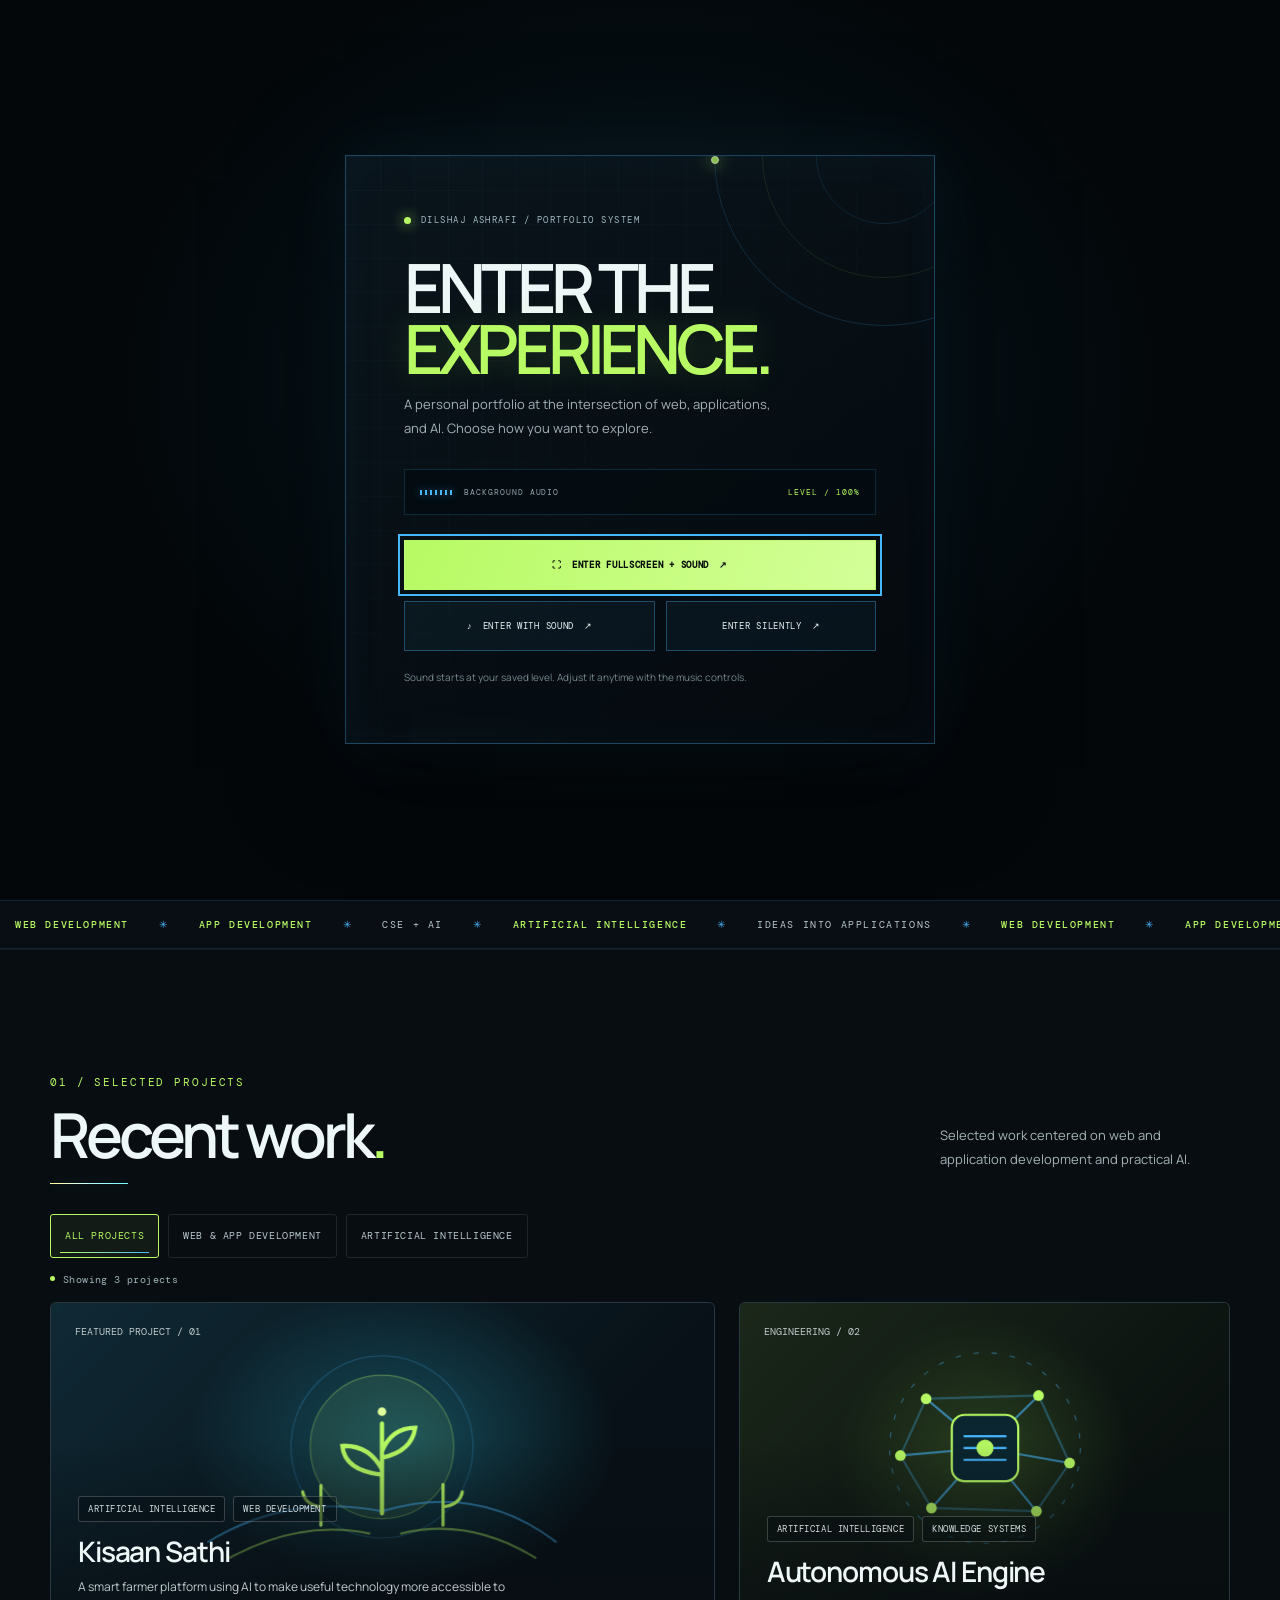
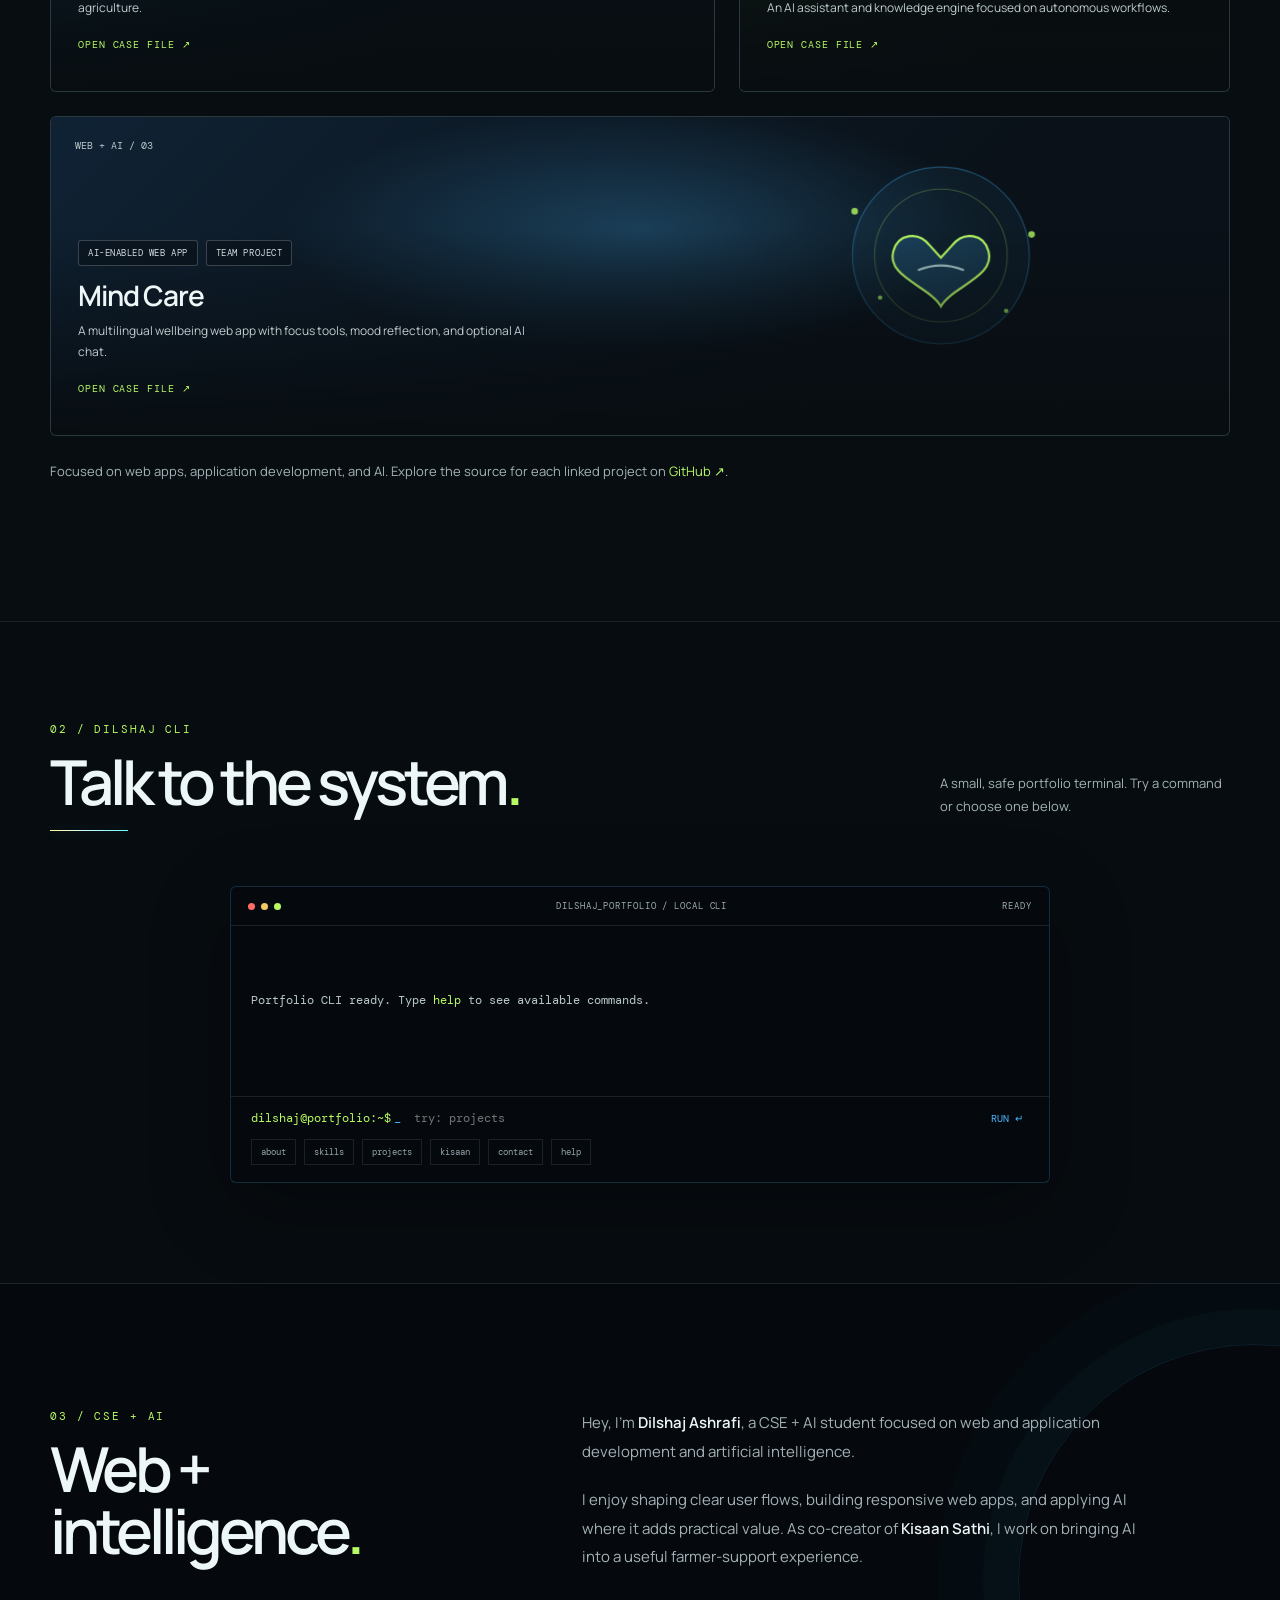
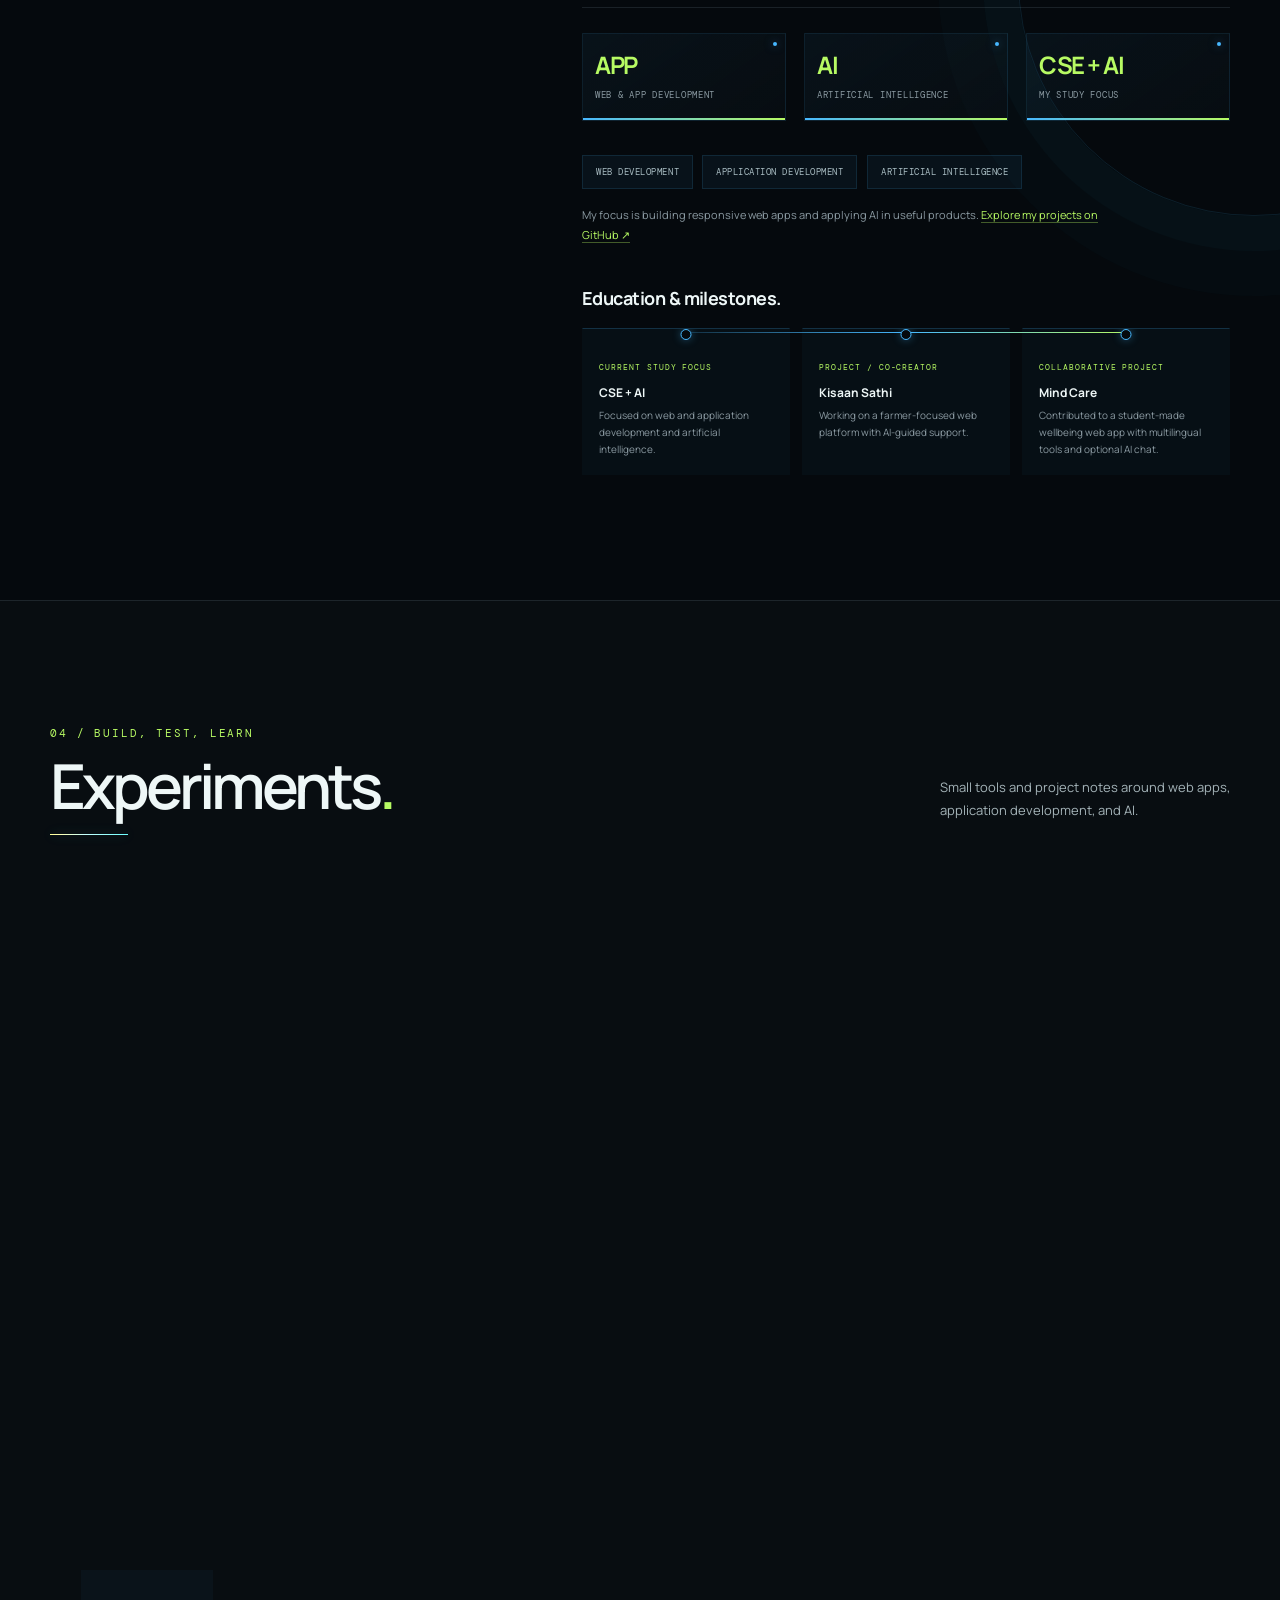
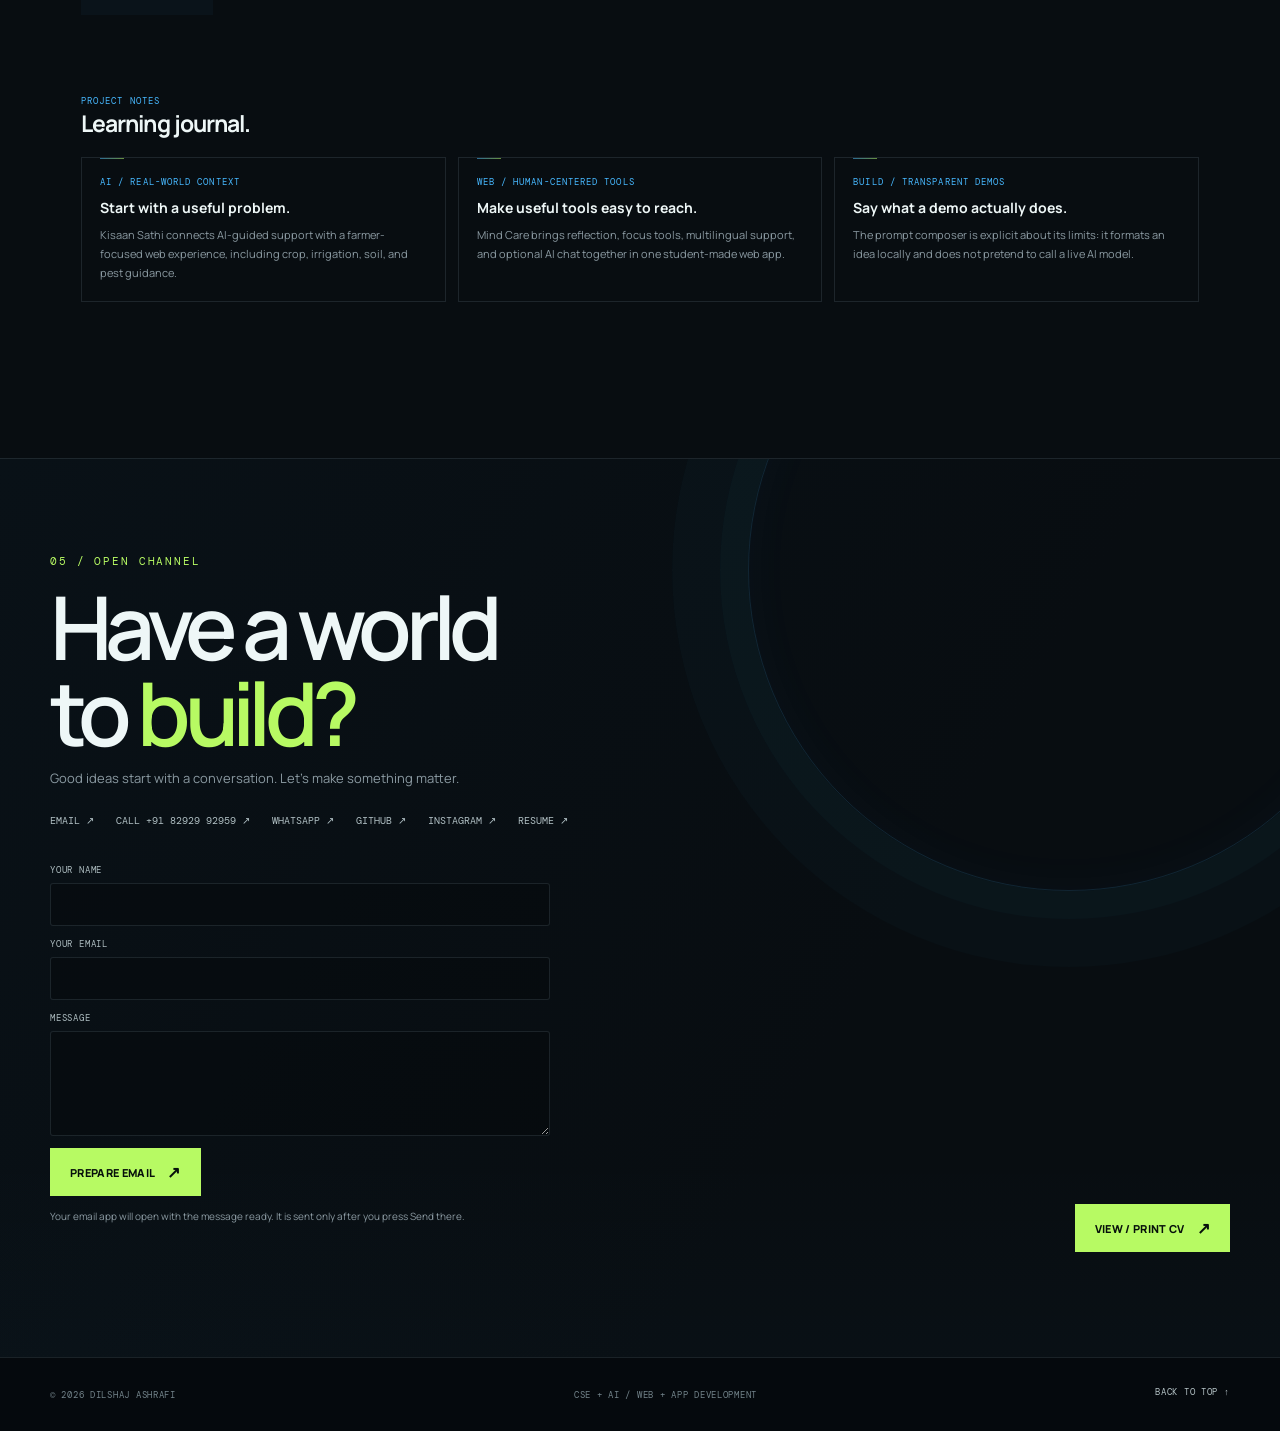
==== commit 08a79442: "Add lightweight live portfolio updates Co-authored-by: Copilot <223556219+Copilot@users.noreply.gith" ====
--- a/index.html
+++ b/index.html
@@ -288,6 +288,9 @@
     .orbit-satellite { position: absolute; z-index: 2; top: 50%; left: 50%; width: 32px; height: 32px; animation: satellite-orbit 34s linear infinite; }
     .orbit-satellite svg { display: block; width: 100%; height: 100%; overflow: visible; filter: drop-shadow(0 0 7px rgba(71,184,255,.75)); animation: satellite-counter-rotation 34s linear infinite; }
     .hero-coordinate { position: absolute; right: max(32px, calc((100% - 1180px) / 2)); bottom: 65px; color: #61747c; font: 9px var(--mono); letter-spacing: .14em; text-align: right; }
+    .local-signal { display: flex; justify-content: flex-end; align-items: center; gap: 7px; margin-top: 8px; color: #a7bbc0; letter-spacing: .08em; }
+    .local-signal::before { width: 5px; height: 5px; border-radius: 50%; background: var(--green); content: ""; animation: signal-breathe 3s ease-in-out infinite; }
+    .local-signal time { color: var(--green); }
     .scroll-cue { position: absolute; left: max(32px, calc((100% - 1180px) / 2)); bottom: 59px; display: flex; align-items: center; gap: 12px; color: #84949b; font: 9px var(--mono); letter-spacing: .15em; }
     .scroll-cue::before { content: ""; height: 1px; width: 34px; background: linear-gradient(90deg,var(--blue),transparent); background-size: 200% 100%; animation: cue-signal 2.4s ease-in-out infinite alternate; }
     .focus-marquee { overflow: hidden; border-top: 1px solid rgba(71,184,255,.13); border-bottom: 1px solid rgba(71,184,255,.13); background: #080e13; }
@@ -338,6 +341,8 @@
     .project-filters button::after { position: absolute; right: 9px; bottom: 4px; left: 9px; height: 1px; content: ""; background: linear-gradient(90deg,var(--green),var(--blue)); transform: scaleX(0); transform-origin: left; transition: transform .28s cubic-bezier(.2,.7,.2,1); }
     .project-filters button[aria-pressed="true"]::after { transform: scaleX(1); }
     .project-filters button:active { transform: scale(.97); }
+    .project-count { margin: -10px 0 16px; color: #9eb4b9; font: 10px var(--mono); letter-spacing: .04em; }
+    .project-count::before { display: inline-block; width: 5px; height: 5px; margin: 0 8px 2px 0; border-radius: 50%; background: var(--green); content: ""; }
     .project-filters button:hover, .project-filters button[aria-pressed="true"] { border-color: var(--green); color: var(--green); background: rgba(183,250,99,.06); }
 
     .about { position: relative; overflow: hidden; }
@@ -400,6 +405,11 @@
     .activity-list a:hover { color: var(--green); }
     .activity-list time { flex: 0 0 auto; color: var(--muted); font: 9px var(--mono); }
     .activity-status { min-height: 18px; color: var(--muted); font-size: 10px; line-height: 1.6; }
+    .activity-refresh { min-height: 44px; margin-top: 4px; padding: 0 12px; border: 1px solid rgba(71,184,255,.3); background: rgba(71,184,255,.04); color: var(--blue); cursor: pointer; font: 9px var(--mono); letter-spacing: .08em; transition: border-color .2s ease, color .2s ease, background .2s ease; }
+    .activity-refresh:hover, .activity-refresh:focus-visible { border-color: var(--green); color: var(--green); background: rgba(183,250,99,.06); }
+    .activity-refresh:disabled { cursor: wait; opacity: .6; }
+    .activity-refresh-icon { display: inline-block; }
+    .activity-refresh:disabled .activity-refresh-icon { animation: refresh-spin 1s linear infinite; }
     .activity-profile { display: inline-block; margin-top: 8px; color: var(--green); font: 9px var(--mono); }
     .assistant-form textarea { min-height: 100px; }
     .assistant-form button { justify-self: start; border: 0; cursor: pointer; }
@@ -565,6 +575,8 @@
     #work .project-card:nth-child(2) { transition-delay: .08s; }
     #work .project-card:nth-child(3) { transition-delay: .16s; }
     @keyframes pulse { 50% { opacity: .45; box-shadow: 0 0 3px var(--green); } }
+    @keyframes signal-breathe { 50% { opacity: .45; transform: scale(.7); } }
+    @keyframes refresh-spin { to { transform: rotate(360deg); } }
     @keyframes sun-corona { from { opacity: .72; transform: scale(.72); } to { opacity: 0; transform: scale(1.65); } }
     @keyframes sun-pulse { to { box-shadow: 0 0 25px rgba(255,224,132,.8),0 0 60px rgba(255,146,69,.36); } }
     @keyframes sun-halo { to { transform: rotate(360deg); opacity: .48; } }
@@ -653,7 +665,7 @@
       .command-trigger { padding: 7px 8px; }
       .nav-availability { display: none; }
       .hero { height: auto; min-height: 760px; }
-      .hero-content { padding-top: 105px; padding-bottom: 90px; }
+      .hero-content { padding-top: 105px; padding-bottom: 125px; }
       h1 { font-size: clamp(58px, 15vw, 100px); }
       .orbital { width: clamp(210px, 58vw, 300px); right: -4%; top: 245px; opacity: .75; }
       .earth-system { --satellite-radius: clamp(38px, 10vw, 70px); }
@@ -665,7 +677,7 @@
       .hero-copy { max-width: 330px; }
       .earth-telemetry { max-width: 330px; gap: 10px; }
       .hero-coordinate { right: max(20px, calc((100% - 560px) / 2)); bottom: 35px; }
-      .scroll-cue { left: max(20px, calc((100% - 560px) / 2)); bottom: 32px; }
+      .scroll-cue { left: max(20px, calc((100% - 560px) / 2)); bottom: 80px; }
       .section { padding: 85px 0; }
       .section-heading { display: block; margin-bottom: 35px; }
       .section-note { margin-top: 20px; }
@@ -698,7 +710,7 @@
       .entry-choice { min-height: 46px; }
       h1 { font-size: clamp(42px, 11.5vw, 58px); }
       .hero-coordinate { right: 16px; bottom: 21px; }
-      .scroll-cue { left: 16px; bottom: 46px; }
+      .scroll-cue { left: 16px; bottom: 72px; }
       .nav-links { gap: 12px; }
       .nav-links a { font-size: 9px; }
       .nav-links a[href="resume.html"] { display: none; }
@@ -722,7 +734,8 @@
     .performance-lite .entry-screen::backdrop, .performance-lite .case-dialog::backdrop, .performance-lite .command-palette::backdrop { backdrop-filter: none; }
     .performance-lite .hero-grid, .performance-lite .orbital-core,
     .performance-lite .project-visual::before, .performance-lite .terminal-shell::after,
-    .performance-lite .contact::after { animation: none; }
+    .performance-lite .contact::after, .performance-lite .local-signal::before,
+    .performance-lite .activity-refresh-icon { animation: none; }
     @media (prefers-reduced-motion: reduce) {
       *, *::before, *::after { scroll-behavior: auto !important; animation-duration: .01ms !important; animation-iteration-count: 1 !important; transition-duration: .01ms !important; }
       [data-reveal] { opacity: 1; transform: none; }
@@ -901,7 +914,10 @@
         </div>
       </div>
       <div class="shell scroll-cue">SCROLL TO EXPLORE</div>
-      <div class="shell hero-coordinate">INDIA &nbsp; / &nbsp; BUILDING WORLDWIDE</div>
+      <div class="shell hero-coordinate">
+        <div>INDIA &nbsp; / &nbsp; BUILDING WORLDWIDE</div>
+        <div class="local-signal">YOUR LOCAL TIME / <time id="local-time"></time></div>
+      </div>
     </section>
 
     <div class="focus-marquee" role="img" aria-label="Focus areas: Web and Application Development and Artificial Intelligence">
@@ -925,6 +941,7 @@
           <button type="button" data-project-filter="web" aria-pressed="false">Web &amp; app development</button>
           <button type="button" data-project-filter="ai" aria-pressed="false">Artificial intelligence</button>
         </div>
+        <p class="project-count" id="project-count" role="status" aria-live="polite">Showing 3 projects</p>
         <div class="project-grid" data-filter="all">
           <article class="project-card" id="project-kisaan" data-project-category="web ai" data-reveal>
             <div class="project-visual visual-one" aria-hidden="true">
@@ -1155,6 +1172,7 @@
             <p>Recent public events from the GitHub profile. This feed depends on GitHub being reachable.</p>
             <p class="activity-status" id="github-activity-status" role="status" aria-live="polite">Public activity loads when this section is visible.</p>
             <ul class="activity-list" id="github-activity" aria-label="Recent public GitHub activity"></ul>
+            <button class="activity-refresh" id="github-activity-refresh" type="button">REFRESH ACTIVITY <span class="activity-refresh-icon" aria-hidden="true">↻</span></button>
             <a class="activity-profile" href="https://github.com/DilshajAshrafi" target="_blank" rel="noreferrer">OPEN GITHUB PROFILE ↗</a>
           </article>
 
@@ -1453,6 +1471,21 @@
       orbitalCore.classList.toggle("clouds-paused", !cloudsActive);
       cloudToggleLabel.textContent = cloudsActive ? "CLOUDS / ON" : "CLOUDS / PAUSED";
     });
+    const localTime = document.querySelector("#local-time");
+    const localTimeFormat = new Intl.DateTimeFormat(undefined, { hour: "2-digit", minute: "2-digit" });
+    let localClockTimer = 0;
+    function updateLocalClock() {
+      const now = new Date();
+      localTime.dateTime = now.toISOString();
+      localTime.textContent = localTimeFormat.format(now);
+    }
+    function syncLocalClock() {
+      window.clearTimeout(localClockTimer);
+      if (!heroVisible || document.hidden) return;
+      updateLocalClock();
+      localClockTimer = window.setTimeout(syncLocalClock, 60010 - Date.now() % 60000);
+    }
+    updateLocalClock();
     let stars = [];
     let meteors = [];
     let animationFrame = 0;
@@ -1576,6 +1609,7 @@
     }
 
     function updateStarfieldPlayback() {
+      syncLocalClock();
       if (heroVisible && !document.hidden && !prefersReducedMotion) {
         if (!animationFrame) animationFrame = requestAnimationFrame(animateStars);
       } else {
@@ -1864,6 +1898,7 @@
     const projectGrid = document.querySelector(".project-grid");
     const projectCards = [...document.querySelectorAll(".project-card[data-project-category]")];
     const projectFilterButtons = [...document.querySelectorAll("[data-project-filter]")];
+    const projectCount = document.querySelector("#project-count");
     projectCards.forEach((card) => {
       card.addEventListener("animationend", (event) => {
         if (event.animationName === "project-filter-arrive") card.classList.remove("filter-arrive");
@@ -1887,6 +1922,8 @@
             card.classList.add("filter-arrive");
           }
         }
+        const visibleCount = projectCards.filter((card) => !card.hidden).length;
+        projectCount.textContent = `Showing ${visibleCount} ${visibleCount === 1 ? "project" : "projects"}`;
       });
     });
 
@@ -1914,6 +1951,12 @@
 
     const githubActivity = document.querySelector("#github-activity");
     const githubActivityStatus = document.querySelector("#github-activity-status");
+    const githubRefreshButton = document.querySelector("#github-activity-refresh");
+    const githubRefreshInterval = dataSaver ? 900000 : 300000;
+    let githubVisible = false;
+    let githubLoading = false;
+    let githubLastAttempt = 0;
+    let githubRefreshTimer = 0;
     const eventDescriptions = {
       PushEvent: "Pushed code to",
       IssuesEvent: "Updated an issue in",
@@ -1933,6 +1976,13 @@
     }
 
     async function loadGithubActivity() {
+      if (githubLoading) return;
+      window.clearTimeout(githubRefreshTimer);
+      githubLoading = true;
+      githubLastAttempt = Date.now();
+      githubRefreshButton.disabled = true;
+      githubActivityStatus.textContent = githubActivity.children.length
+        ? "Refreshing public activity..." : "Loading public activity...";
       const controller = new AbortController();
       const timeout = window.setTimeout(() => controller.abort(), 8000);
       try {
@@ -1949,6 +1999,7 @@
             && typeof item.created_at === "string").slice(0, 5)
           : [];
         if (!recentEvents.length) {
+          githubActivity.replaceChildren();
           githubActivityStatus.textContent = "No recent public events are available. Visit the profile for repositories and updates.";
           return;
         }
@@ -1973,20 +2024,32 @@
           return listItem;
         });
         githubActivity.replaceChildren(...items);
-        githubActivityStatus.textContent = "Latest public events:";
+        githubActivityStatus.textContent = `Latest public events · updated ${localTimeFormat.format(new Date())} (your local time)`;
       } catch {
-        githubActivityStatus.textContent = "Live activity could not be loaded right now. GitHub may be unavailable or rate-limiting requests; the profile link still works.";
+        githubActivityStatus.textContent = githubActivity.children.length
+          ? "Activity could not be refreshed. Showing the last loaded events."
+          : "Live activity could not be loaded right now. GitHub may be unavailable or rate-limiting requests; the profile link still works.";
       } finally {
         window.clearTimeout(timeout);
-      }
-    }
-
-    const githubObserver = new IntersectionObserver((entries, observer) => {
-      if (entries.some((entry) => entry.isIntersecting)) {
-        observer.disconnect();
-        githubActivityStatus.textContent = "Loading public activity...";
-        loadGithubActivity();
-      }
+        githubLoading = false;
+        githubRefreshButton.disabled = false;
+        scheduleGithubRefresh();
+      }
+    }
+
+    function scheduleGithubRefresh() {
+      window.clearTimeout(githubRefreshTimer);
+      if (!githubVisible || document.hidden || githubLoading) return;
+      const delay = githubLastAttempt
+        ? Math.max(0, githubRefreshInterval - (Date.now() - githubLastAttempt)) : 0;
+      githubRefreshTimer = window.setTimeout(loadGithubActivity, delay);
+    }
+
+    githubRefreshButton.addEventListener("click", loadGithubActivity);
+    document.addEventListener("visibilitychange", scheduleGithubRefresh);
+    const githubObserver = new IntersectionObserver((entries) => {
+      githubVisible = entries[0].isIntersecting;
+      scheduleGithubRefresh();
     }, { rootMargin: "200px" });
     githubObserver.observe(githubActivityStatus);
 
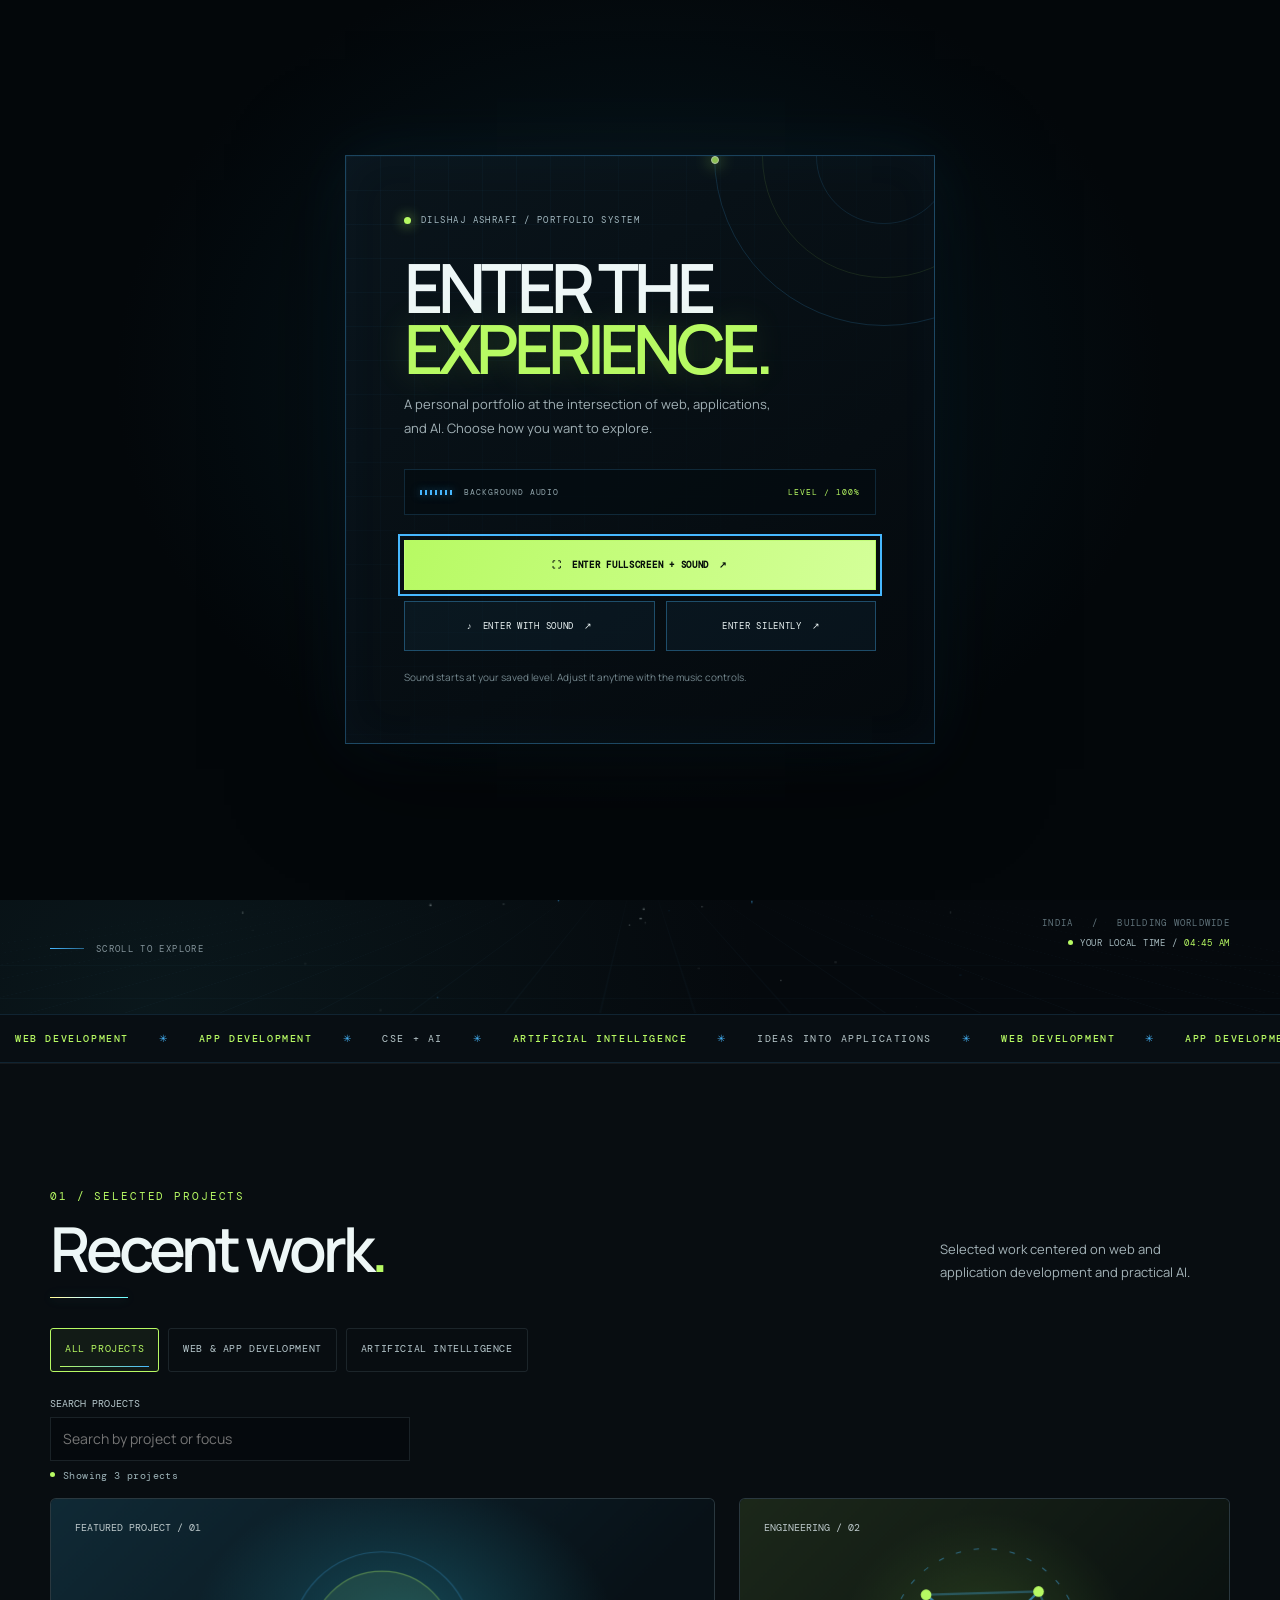
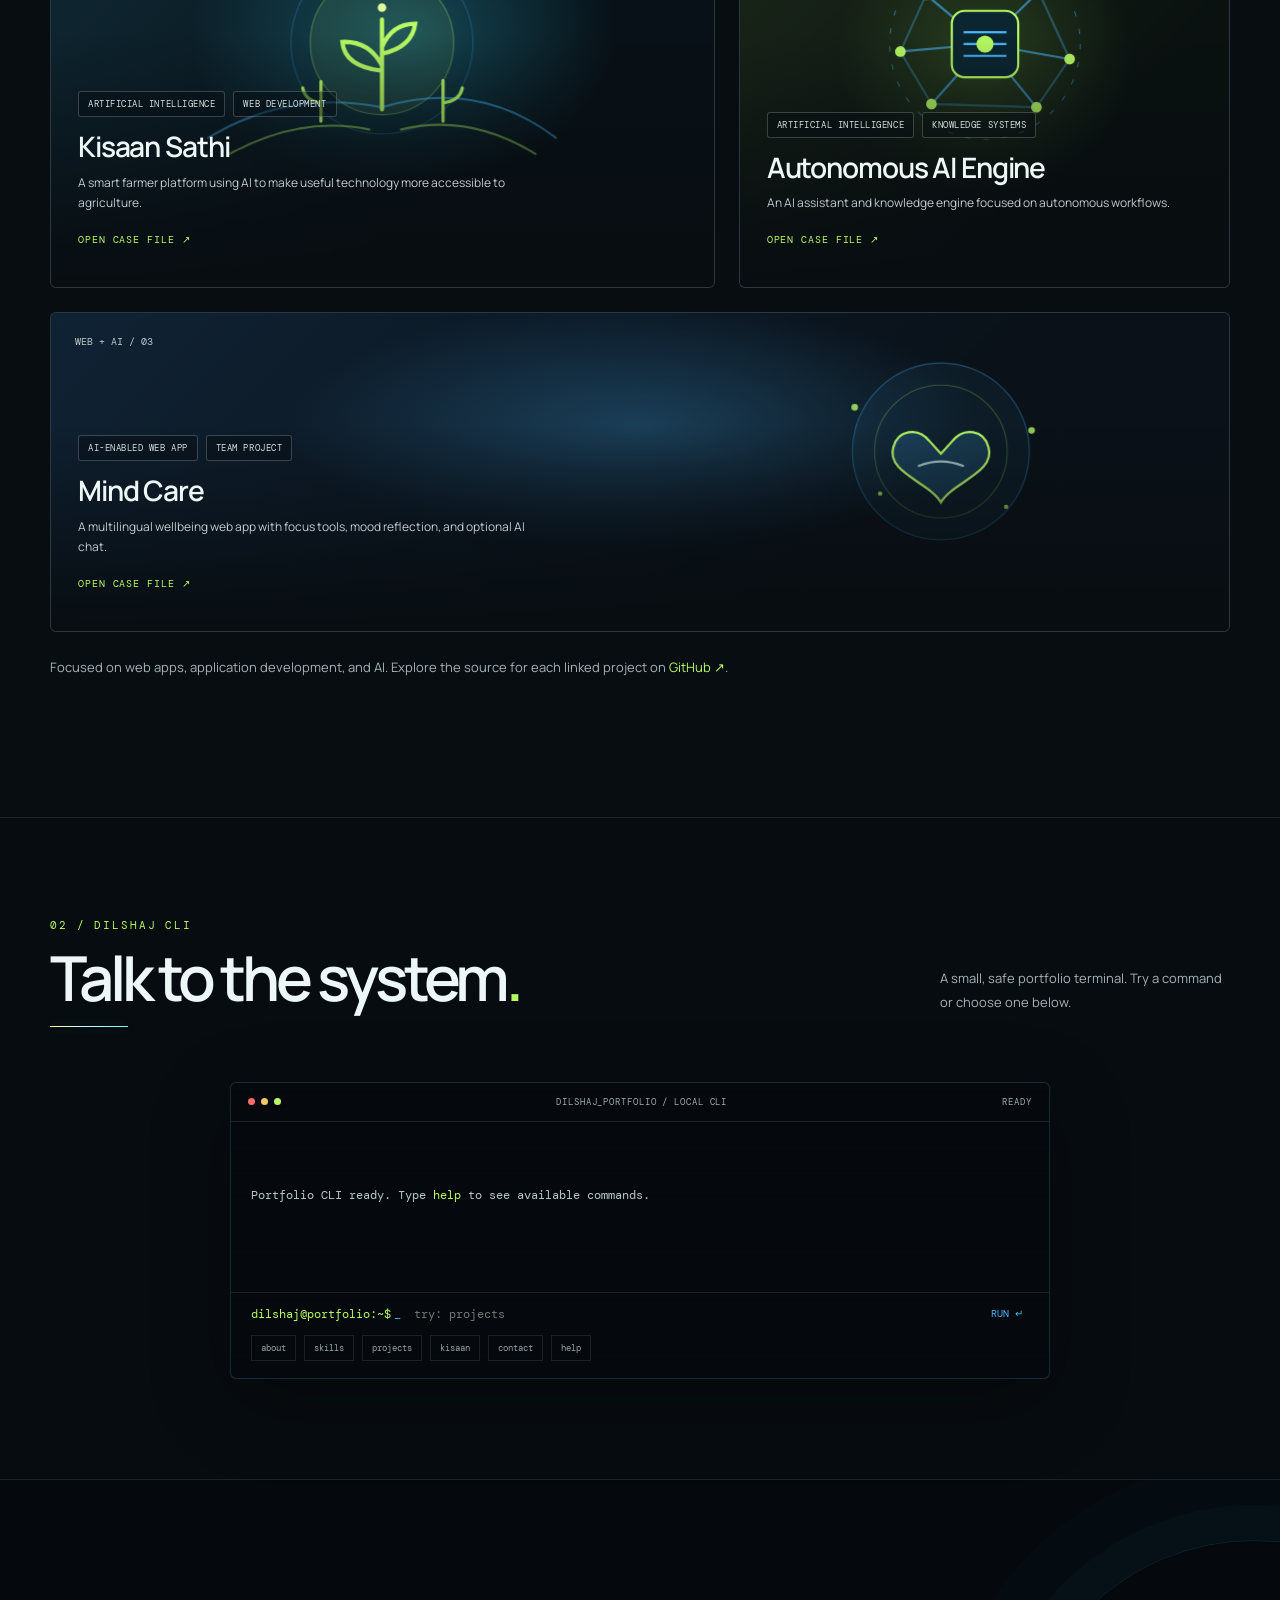
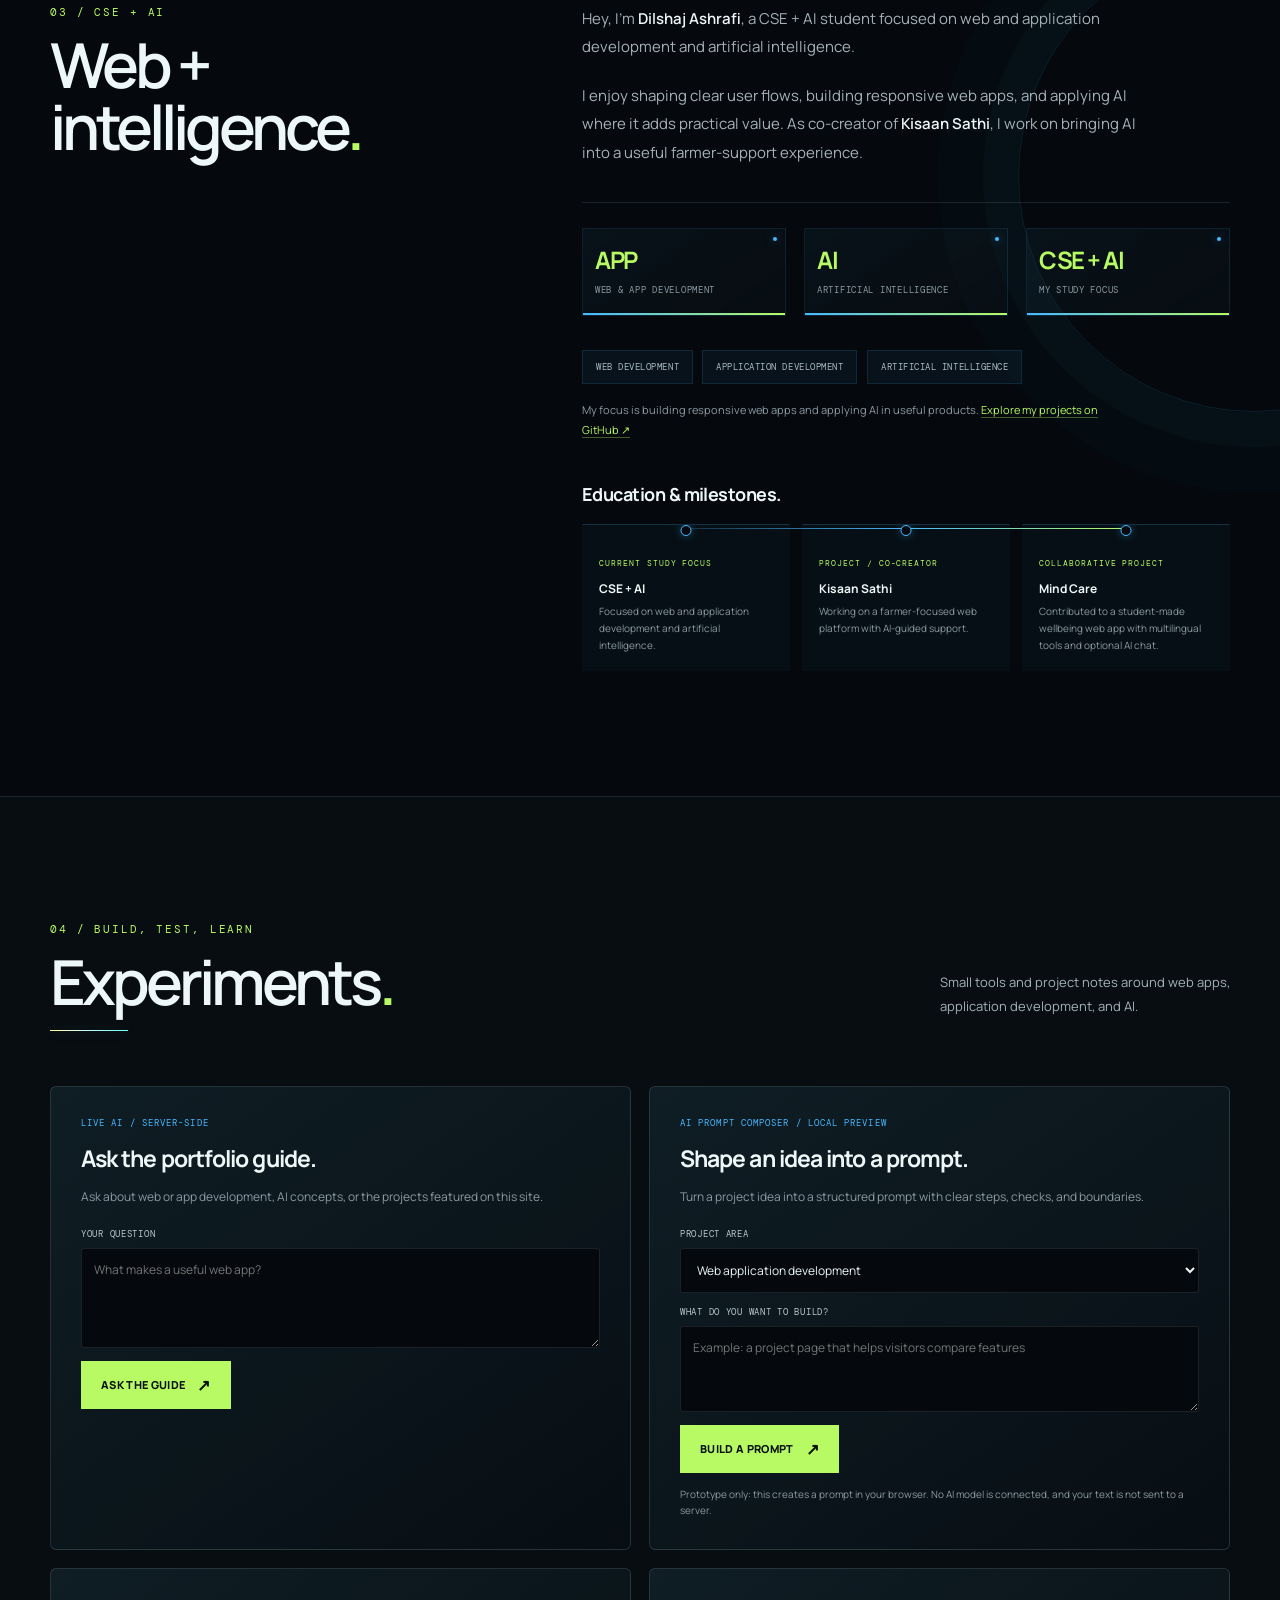
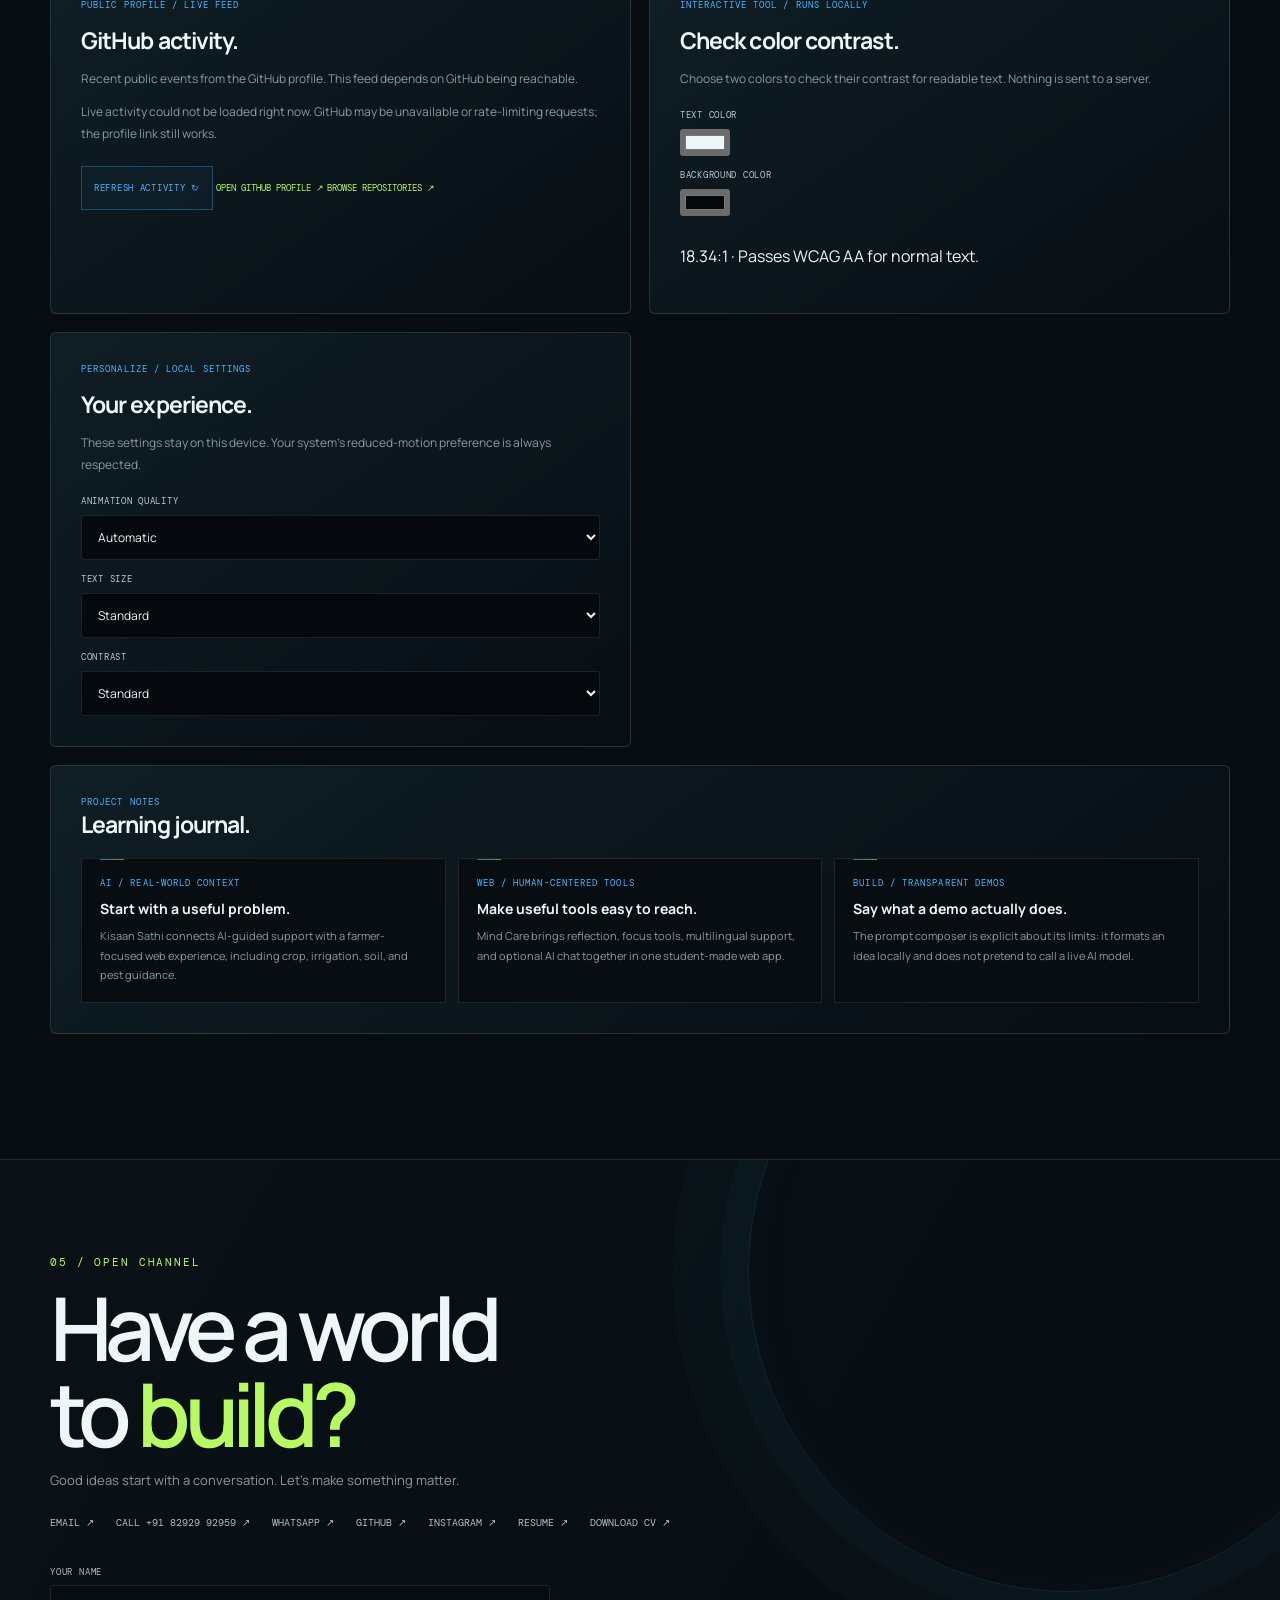
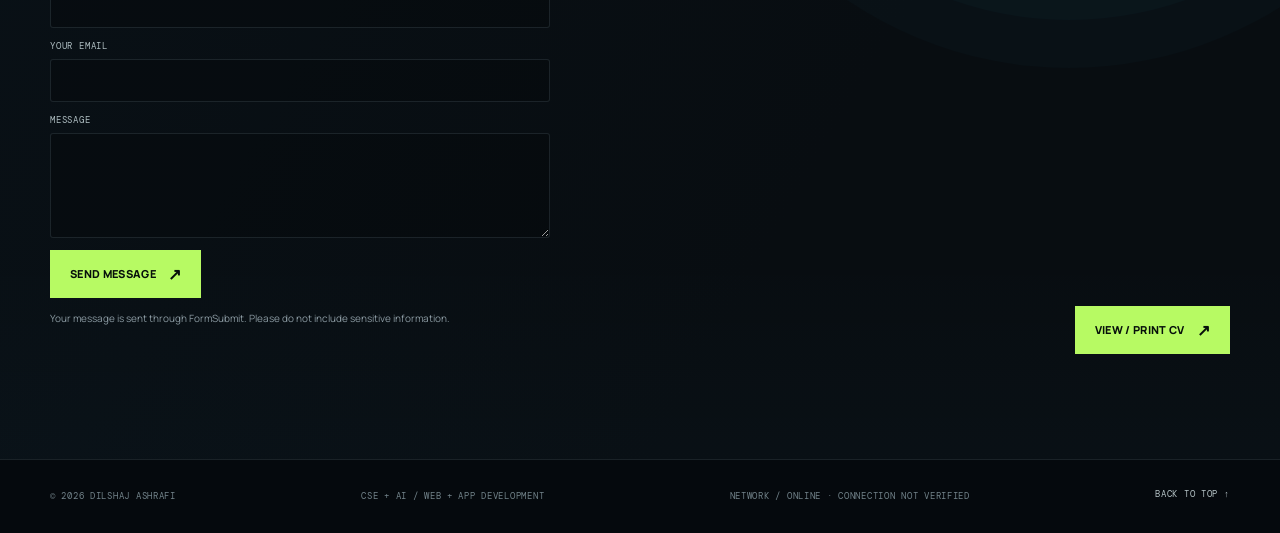
==== commit a7598625: "Add interactive portfolio features and contact form Co-authored-by: Copilot <223556219+Copilot@users" ====
--- a/index.html
+++ b/index.html
@@ -12,9 +12,12 @@
   <meta property="og:description" content="CSE + AI student focused on web and application development and artificial intelligence. Co-creator of Kisaan Sathi.">
   <meta property="og:type" content="website">
   <meta property="og:url" content="https://dilshaj.vercel.app/">
-  <meta property="og:image" content="https://dilshaj.vercel.app/assets/app-icon-512.png">
-  <meta property="og:image:alt" content="Dilshaj Ashrafi portfolio mark">
+  <meta property="og:image" content="https://dilshaj.vercel.app/assets/social-preview.jpg">
+  <meta property="og:image:alt" content="Dilshaj Ashrafi portfolio with a blue-green Earth illustration">
+  <meta property="og:image:width" content="1200">
+  <meta property="og:image:height" content="630">
   <meta name="twitter:card" content="summary_large_image">
+  <meta name="twitter:image" content="https://dilshaj.vercel.app/assets/social-preview.jpg">
   <link rel="canonical" href="https://dilshaj.vercel.app/">
   <link rel="icon" type="image/svg+xml" href="assets/favicon.svg">
   <link rel="manifest" href="manifest.webmanifest">
@@ -128,8 +131,8 @@
     .status-dot { width: 7px; height: 7px; border-radius: 50%; background: var(--green); box-shadow: 0 0 12px var(--green); animation: pulse 2s infinite; }
 
     .hero {
-      min-height: 760px;
-      height: min(900px, 100svh);
+      min-height: min(900px, max(760px, 100svh));
+      height: auto;
       position: relative;
       display: flex;
       align-items: center;
@@ -140,7 +143,13 @@
         radial-gradient(ellipse at 12% 100%, rgba(24, 86, 97, .15), transparent 35%),
         #05090d;
     }
-    .hero::before { position: absolute; z-index: 0; inset: 0; pointer-events: none; content: ""; opacity: .7; background: radial-gradient(520px circle at var(--pointer-x,72%) var(--pointer-y,44%), rgba(71,184,255,.13), transparent 72%); }
+    .hero { --sky-glow: rgba(71,184,255,.13); }
+    .hero[data-sky-cycle="1"] { --sky-glow: rgba(83,207,181,.13); }
+    .hero[data-sky-cycle="2"] { --sky-glow: rgba(71,170,255,.16); }
+    .hero[data-sky-cycle="3"] { --sky-glow: rgba(111,154,255,.13); }
+    .hero::before { position: absolute; z-index: 0; inset: 0; pointer-events: none; content: ""; opacity: .7; background: radial-gradient(520px circle at var(--pointer-x,72%) var(--pointer-y,44%), var(--sky-glow), transparent 72%); }
+    .hero[data-day-phase="morning"] { background: radial-gradient(ellipse at 75% 48%,rgba(55,125,124,.27),transparent 40%),radial-gradient(ellipse at 12% 100%,rgba(67,125,92,.16),transparent 38%),#05090d; }
+    .hero[data-day-phase="evening"] { background: radial-gradient(ellipse at 75% 48%,rgba(49,77,137,.24),transparent 40%),radial-gradient(ellipse at 12% 100%,rgba(37,98,105,.16),transparent 38%),#05090d; }
     #starfield { position: absolute; inset: 0; width: 100%; height: 100%; z-index: -1; }
     .hero-grid {
       position: absolute; inset: auto 0 0; height: 46%;
@@ -154,9 +163,10 @@
       mask-image: linear-gradient(transparent, black 80%);
       z-index: -1;
     }
-    .hero-content { position: relative; z-index: 2; padding-top: 82px; }
+    .hero-content { position: relative; z-index: 2; padding-top: 82px; padding-bottom: 125px; }
     .hero-topline { display: flex; align-items: center; gap: 14px; color: #9cabb0; font: 10px var(--mono); letter-spacing: .14em; animation: rise-in .8s .08s both; }
     .hero-topline::before { content: ""; width: 30px; height: 1px; background: var(--green); }
+    .hero-welcome { margin: 10px 0 0; color: #a7bbc0; font: 10px var(--mono); letter-spacing: .06em; }
     h1 { margin: 22px 0 18px; max-width: 760px; font-size: clamp(62px, 9.5vw, 128px); line-height: .91; letter-spacing: -.085em; font-weight: 600; animation: rise-in .9s .18s both; }
     h1 .outline { color: transparent; -webkit-text-stroke: 1px rgba(238,247,247,.7); background: linear-gradient(110deg,transparent 20%,rgba(71,184,255,.18) 43%,rgba(183,250,99,.42) 50%,transparent 60%); background-size: 240% 100%; background-position: 130% 0; -webkit-background-clip: text; background-clip: text; transition: background-position .4s ease,-webkit-text-stroke-color .3s ease,text-shadow .3s ease; }
     @media (hover: hover) and (pointer: fine) {
@@ -343,6 +353,9 @@
     .project-filters button:active { transform: scale(.97); }
     .project-count { margin: -10px 0 16px; color: #9eb4b9; font: 10px var(--mono); letter-spacing: .04em; }
     .project-count::before { display: inline-block; width: 5px; height: 5px; margin: 0 8px 2px 0; border-radius: 50%; background: var(--green); content: ""; }
+    .project-search { display: grid; gap: 7px; width: min(100%, 360px); margin: 0 0 18px; color: #b7c8cd; font: 10px var(--mono); }
+    .project-search input { width: 100%; min-height: 44px; padding: 10px 12px; border: 1px solid var(--line); background: #05090d; color: var(--white); font: 14px var(--sans); }
+    .project-search input:focus-visible { outline: 2px solid var(--blue); outline-offset: 2px; }
     .project-filters button:hover, .project-filters button[aria-pressed="true"] { border-color: var(--green); color: var(--green); background: rgba(183,250,99,.06); }
 
     .about { position: relative; overflow: hidden; }
@@ -444,6 +457,13 @@
     .case-facts dd { margin: 0; color: #c1ccce; font-size: 13px; line-height: 1.7; }
     .case-dialog-links { display: flex; flex-wrap: wrap; gap: 20px; font: 10px var(--mono); }
     .case-dialog-links a { color: var(--green); }
+    .case-dialog-links button { padding: 0; border: 0; background: none; color: var(--green); cursor: pointer; font: inherit; }
+    .case-share-status { color: #b7c8cd; font: 10px var(--mono); overflow-wrap: anywhere; }
+    .case-share-status:empty { display: none; }
+    .case-preview { margin: 18px 0; }
+    .case-preview img { display: block; width: 100%; height: auto; border: 1px solid var(--line); }
+    .case-preview img[hidden] { display: none; }
+    .case-preview figcaption { margin-top: 7px; color: #a4b3b8; font: 10px var(--mono); line-height: 1.5; }
 
     .command-palette { width: min(590px, calc(100% - 28px)); max-height: min(78svh, 650px); padding: 0; overflow: hidden; border: 1px solid rgba(71,184,255,.38); background: linear-gradient(145deg,#0c171e,#05090d 76%); color: var(--white); box-shadow: 0 30px 110px rgba(0,0,0,.72),0 0 55px rgba(71,184,255,.08); }
     .command-palette::backdrop { background: rgba(0,5,9,.78); backdrop-filter: blur(10px); }
@@ -694,7 +714,7 @@
       .contact-box { align-items: flex-start; flex-direction: column; }
       .terminal-section { padding: 80px 0; }
       .footer-inner { gap: 14px; flex-wrap: wrap; padding: 20px 0; }
-      .prompt-form textarea, .prompt-form select, .contact-form input, .contact-form textarea, .command-search { font-size: 16px; }
+      .prompt-form textarea, .prompt-form select, .contact-form input, .contact-form textarea, .command-search, .project-search input { font-size: 16px; }
     }
     @media (pointer: coarse) {
       .nav-links a, .command-trigger, .terminal-suggestions button, .cloud-toggle { min-height: 44px; }
@@ -736,8 +756,13 @@
     .performance-lite .project-visual::before, .performance-lite .terminal-shell::after,
     .performance-lite .contact::after, .performance-lite .local-signal::before,
     .performance-lite .activity-refresh-icon { animation: none; }
+    .user-reduced-motion *, .user-reduced-motion *::before, .user-reduced-motion *::after { scroll-behavior: auto !important; animation-duration: .01ms !important; animation-delay: 0s !important; animation-iteration-count: 1 !important; transition-duration: .01ms !important; transition-delay: 0s !important; }
+    .user-reduced-motion [data-reveal] { opacity: 1; transform: none; }
+    .user-high-contrast { --muted: #c7d7da; --line: rgba(215,240,244,.4); }
+    .user-high-contrast .section-note, .user-high-contrast .hero-copy, .user-high-contrast .project-description, .user-high-contrast .lab-panel p { color: #e2eeee; }
+    .user-large-text .hero-copy, .user-large-text .project-description, .user-large-text .section-note, .user-large-text .about-copy p, .user-large-text .lab-panel p, .user-large-text .journey-item p, .user-large-text .learning-note p, .user-large-text .contact-caption { font-size: 16px; }
     @media (prefers-reduced-motion: reduce) {
-      *, *::before, *::after { scroll-behavior: auto !important; animation-duration: .01ms !important; animation-iteration-count: 1 !important; transition-duration: .01ms !important; }
+      *, *::before, *::after { scroll-behavior: auto !important; animation-duration: .01ms !important; animation-delay: 0s !important; animation-iteration-count: 1 !important; transition-duration: .01ms !important; transition-delay: 0s !important; }
       [data-reveal] { opacity: 1; transform: none; }
       .journey-item, .learning-note { transition-delay: 0s !important; }
       .command-palette[open] .command-item { animation-delay: 0s !important; }
@@ -877,6 +902,7 @@
       </div>
       <div class="shell hero-content">
         <div class="hero-topline">CSE + AI / WEB + APP DEVELOPMENT</div>
+        <p class="hero-welcome" id="hero-welcome">WELCOME TO THE PORTFOLIO</p>
         <h1>BUILDING<br><span class="outline">WHAT'S</span><br><span class="accent">NEXT.</span></h1>
         <div class="hero-bottom">
           <div class="hero-copy">
@@ -910,6 +936,7 @@
                 <span class="cloud-toggle-label">CLOUDS / ON</span>
               </button>
             </div>
+            <button class="cloud-toggle" id="earth-facts-trigger" type="button" aria-haspopup="dialog" aria-controls="earth-facts-dialog">EXPLORE EARTH ↗</button>
           </div>
         </div>
       </div>
@@ -919,6 +946,21 @@
         <div class="local-signal">YOUR LOCAL TIME / <time id="local-time"></time></div>
       </div>
     </section>
+
+    <dialog class="case-dialog" id="earth-facts-dialog" aria-labelledby="earth-facts-title">
+      <div class="case-dialog-inner">
+        <button class="case-dialog-close" id="earth-facts-close" type="button" aria-label="Close Earth facts">×</button>
+        <div class="eyebrow">SOL III / PLANET PROFILE</div>
+        <h2 id="earth-facts-title">Earth.</h2>
+        <p class="case-summary">Our home planet orbits the Sun and has one natural moon.</p>
+        <dl class="case-facts">
+          <div><dt>Axial tilt</dt><dd>Approximately 23.5 degrees.</dd></div>
+          <div><dt>Orbital period</dt><dd>Approximately 365.25 days.</dd></div>
+          <div><dt>Surface</dt><dd>About 71% is covered by water.</dd></div>
+        </dl>
+        <p class="case-summary">The portfolio orbit is a visual illustration, not a real-time simulation.</p>
+      </div>
+    </dialog>
 
     <div class="focus-marquee" role="img" aria-label="Focus areas: Web and Application Development and Artificial Intelligence">
       <div class="marquee-track" aria-hidden="true">
@@ -941,6 +983,9 @@
           <button type="button" data-project-filter="web" aria-pressed="false">Web &amp; app development</button>
           <button type="button" data-project-filter="ai" aria-pressed="false">Artificial intelligence</button>
         </div>
+        <label class="project-search" for="project-search">SEARCH PROJECTS
+          <input id="project-search" type="search" autocomplete="off" placeholder="Search by project or focus">
+        </label>
         <p class="project-count" id="project-count" role="status" aria-live="polite">Showing 3 projects</p>
         <div class="project-grid" data-filter="all">
           <article class="project-card" id="project-kisaan" data-project-category="web ai" data-reveal>
@@ -1020,17 +1065,25 @@
         <div class="eyebrow">PROJECT CASE FILE</div>
         <h2 id="case-title"></h2>
         <p class="case-summary" id="case-summary"></p>
+        <figure class="case-preview" id="case-preview" hidden>
+          <img id="case-preview-image" alt="Screenshot of the Kisaan Sathi home page" width="960" height="540" loading="lazy" decoding="async">
+          <figcaption id="case-preview-caption">Kisaan Sathi website preview.</figcaption>
+        </figure>
         <dl class="case-facts">
           <div><dt>Highlights</dt><dd id="case-highlights"></dd></div>
           <div id="case-stack-row" hidden><dt>Repository languages</dt><dd id="case-stack"></dd></div>
           <div><dt>Focus</dt><dd id="case-focus"></dd></div>
           <div><dt>Contribution</dt><dd id="case-contribution"></dd></div>
+          <div><dt>Project status</dt><dd id="case-project-status"></dd></div>
         </dl>
         <div class="case-dialog-links">
           <a id="case-live-link" href="https://kissansathiindia.vercel.app/" target="_blank" rel="noreferrer">OPEN LIVE PROJECT ↗</a>
           <a id="case-repo-link" href="https://github.com/DilshajAshrafi" target="_blank" rel="noreferrer">OPEN SOURCE REPOSITORY ↗</a>
           <a href="https://github.com/DilshajAshrafi" target="_blank" rel="noreferrer">MORE ON GITHUB ↗</a>
+          <button id="case-share" type="button">COPY CASE LINK ↗</button>
+          <button id="case-download" type="button">DOWNLOAD SUMMARY ↓</button>
         </div>
+        <p class="case-share-status" id="case-share-status" role="status" aria-live="polite"></p>
       </div>
     </dialog>
 
@@ -1174,6 +1227,39 @@
             <ul class="activity-list" id="github-activity" aria-label="Recent public GitHub activity"></ul>
             <button class="activity-refresh" id="github-activity-refresh" type="button">REFRESH ACTIVITY <span class="activity-refresh-icon" aria-hidden="true">↻</span></button>
             <a class="activity-profile" href="https://github.com/DilshajAshrafi" target="_blank" rel="noreferrer">OPEN GITHUB PROFILE ↗</a>
+            <a class="activity-profile" href="https://github.com/DilshajAshrafi?tab=repositories" target="_blank" rel="noreferrer">BROWSE REPOSITORIES ↗</a>
+          </article>
+
+          <article class="lab-panel" data-reveal aria-labelledby="contrast-check-title">
+            <div class="lab-kicker">INTERACTIVE TOOL / RUNS LOCALLY</div>
+            <h3 id="contrast-check-title">Check color contrast.</h3>
+            <p>Choose two colors to check their contrast for readable text. Nothing is sent to a server.</p>
+            <div class="prompt-form">
+              <label for="contrast-foreground">Text color <input id="contrast-foreground" type="color" value="#eef7f7"></label>
+              <label for="contrast-background">Background color <input id="contrast-background" type="color" value="#05090d"></label>
+              <p id="contrast-result" role="status" aria-live="polite"></p>
+            </div>
+          </article>
+
+          <article class="lab-panel" data-reveal aria-labelledby="preferences-title">
+            <div class="lab-kicker">PERSONALIZE / LOCAL SETTINGS</div>
+            <h3 id="preferences-title">Your experience.</h3>
+            <p>These settings stay on this device. Your system's reduced-motion preference is always respected.</p>
+            <div class="prompt-form">
+              <label for="motion-quality">Animation quality
+                <select id="motion-quality">
+                  <option value="auto">Automatic</option>
+                  <option value="light">Lightweight / reduced motion</option>
+                  <option value="high">High detail</option>
+                </select>
+              </label>
+              <label for="text-size">Text size
+                <select id="text-size"><option value="normal">Standard</option><option value="large">Larger text</option></select>
+              </label>
+              <label for="contrast-mode">Contrast
+                <select id="contrast-mode"><option value="normal">Standard</option><option value="high">Higher contrast</option></select>
+              </label>
+            </div>
           </article>
 
           <section class="lab-panel learning-journal" data-reveal aria-labelledby="learning-journal-title">
@@ -1214,13 +1300,15 @@
             <a href="https://github.com/DilshajAshrafi" target="_blank" rel="noreferrer">GITHUB ↗</a>
             <a href="https://www.instagram.com/dilshaj_ashrafi2/" target="_blank" rel="noreferrer">INSTAGRAM ↗</a>
             <a href="resume.html">RESUME ↗</a>
+            <a href="resume.pdf" download>DOWNLOAD CV ↗</a>
           </div>
-          <form class="contact-form" id="contact-form">
+          <form class="contact-form" id="contact-form" action="https://formsubmit.co/dilshajashrafi@gmail.com" method="POST">
+            <input type="hidden" name="_subject" value="New portfolio message">
             <label for="contact-name">Your name<input id="contact-name" name="name" autocomplete="name" required></label>
             <label for="contact-email">Your email<input id="contact-email" name="email" type="email" autocomplete="email" required></label>
             <label for="contact-message">Message<textarea id="contact-message" name="message" required></textarea></label>
-            <button class="button" type="submit">PREPARE EMAIL <span class="button-arrow">↗</span></button>
-            <p class="form-note">Your email app will open with the message ready. It is sent only after you press Send there.</p>
+            <button class="button" type="submit">SEND MESSAGE <span class="button-arrow">↗</span></button>
+            <p class="form-note">Your message is sent through FormSubmit. Please do not include sensitive information.</p>
             <p class="form-status" id="form-status" role="status" aria-live="polite"></p>
           </form>
         </div>
@@ -1237,6 +1325,7 @@
     <div class="shell footer-inner">
       <span>© 2026 DILSHAJ ASHRAFI</span>
       <span>CSE + AI / WEB + APP DEVELOPMENT</span>
+      <span id="network-status" role="status" aria-live="polite"></span>
       <button class="install-app" id="install-app" type="button" hidden>INSTALL APP</button>
       <a class="back-top" href="#top">BACK TO TOP ↑</a>
     </div>
@@ -1247,11 +1336,26 @@
     const context = canvas.getContext("2d");
     const prefersReducedMotion = window.matchMedia("(prefers-reduced-motion: reduce)").matches;
     const dataSaver = Boolean(navigator.connection && navigator.connection.saveData);
-    let performanceLite = window.matchMedia("(pointer: coarse)").matches
+    const hardwareLite = window.matchMedia("(pointer: coarse)").matches
       || dataSaver
       || (navigator.hardwareConcurrency > 0 && navigator.hardwareConcurrency <= 4)
       || (navigator.deviceMemory > 0 && navigator.deviceMemory <= 4);
+    const experienceKey = "dilshaj-portfolio-experience";
+    let experience = { motion: "auto", text: "normal", contrast: "normal" };
+    try {
+      const saved = JSON.parse(window.localStorage.getItem(experienceKey) || "{}");
+      if (["auto", "light", "high"].includes(saved.motion)) experience.motion = saved.motion;
+      if (["normal", "large"].includes(saved.text)) experience.text = saved.text;
+      if (["normal", "high"].includes(saved.contrast)) experience.contrast = saved.contrast;
+    } catch (error) {
+      console.warn("Experience settings could not be read:", error);
+    }
+    let performanceLite = experience.motion === "light" || (experience.motion === "auto" && hardwareLite);
+    let motionLimited = prefersReducedMotion || experience.motion === "light";
     document.documentElement.classList.toggle("performance-lite", performanceLite);
+    document.documentElement.classList.toggle("user-reduced-motion", experience.motion === "light");
+    document.documentElement.classList.toggle("user-large-text", experience.text === "large");
+    document.documentElement.classList.toggle("user-high-contrast", experience.contrast === "high");
     const cloudToggle = document.querySelector("#cloud-toggle");
     const cloudToggleLabel = cloudToggle.querySelector(".cloud-toggle-label");
     const orbitalCore = document.querySelector(".orbital-core");
@@ -1460,10 +1564,11 @@
       });
       updateFullscreenControl();
     }
-    if (prefersReducedMotion) {
+    if (motionLimited) {
       cloudToggle.disabled = true;
       cloudToggle.setAttribute("aria-pressed", "false");
       cloudToggleLabel.textContent = "CLOUDS / STATIC";
+      orbitalCore.classList.add("clouds-paused");
     }
     cloudToggle.addEventListener("click", () => {
       const cloudsActive = cloudToggle.getAttribute("aria-pressed") !== "true";
@@ -1471,13 +1576,23 @@
       orbitalCore.classList.toggle("clouds-paused", !cloudsActive);
       cloudToggleLabel.textContent = cloudsActive ? "CLOUDS / ON" : "CLOUDS / PAUSED";
     });
+    const earthFactsDialog = document.querySelector("#earth-facts-dialog");
+    document.querySelector("#earth-facts-trigger").addEventListener("click", () => earthFactsDialog.showModal());
+    document.querySelector("#earth-facts-close").addEventListener("click", () => earthFactsDialog.close());
     const localTime = document.querySelector("#local-time");
+    const heroWelcome = document.querySelector("#hero-welcome");
+    const clockHero = document.querySelector(".hero");
     const localTimeFormat = new Intl.DateTimeFormat(undefined, { hour: "2-digit", minute: "2-digit" });
     let localClockTimer = 0;
     function updateLocalClock() {
       const now = new Date();
       localTime.dateTime = now.toISOString();
       localTime.textContent = localTimeFormat.format(now);
+      const hour = now.getHours();
+      const greeting = hour < 12 && hour >= 5 ? "GOOD MORNING" : hour < 18 && hour >= 12 ? "GOOD AFTERNOON" : "GOOD EVENING";
+      heroWelcome.textContent = `${greeting} / WELCOME ABOARD`;
+      clockHero.dataset.dayPhase = hour >= 5 && hour < 12 ? "morning" : hour >= 18 || hour < 5 ? "evening" : "afternoon";
+      clockHero.dataset.skyCycle = String(Math.floor(now.getMonth() / 3));
     }
     function syncLocalClock() {
       window.clearTimeout(localClockTimer);
@@ -1518,7 +1633,7 @@
         speed: Math.random() * .018 + .005,
         tint: Math.random() > .83 ? "blue" : "white"
       }));
-      meteors = prefersReducedMotion ? [] : Array.from({ length: performanceLite ? 1 : 3 }, () => ({
+      meteors = motionLimited ? [] : Array.from({ length: performanceLite ? 1 : 3 }, () => ({
         active: false,
         wait: 700 + Math.random() * 2400
       }));
@@ -1583,7 +1698,7 @@
 
     function animateStars(time) {
       animationFrame = 0;
-      if (!heroVisible || document.hidden || prefersReducedMotion) return;
+      if (!heroVisible || document.hidden || motionLimited) return;
       if (!performanceLite && lastAnimationTick) {
         const interval = time - lastAnimationTick;
         if (interval > 1000) {
@@ -1610,7 +1725,7 @@
 
     function updateStarfieldPlayback() {
       syncLocalClock();
-      if (heroVisible && !document.hidden && !prefersReducedMotion) {
+      if (heroVisible && !document.hidden && !motionLimited) {
         if (!animationFrame) animationFrame = requestAnimationFrame(animateStars);
       } else {
         cancelAnimationFrame(animationFrame);
@@ -1623,7 +1738,7 @@
     }
 
     function enablePerformanceLite() {
-      if (performanceLite) return;
+      if (performanceLite || experience.motion === "high") return;
       performanceLite = true;
       document.documentElement.classList.add("performance-lite");
       if (longTaskObserver) longTaskObserver.disconnect();
@@ -1666,6 +1781,47 @@
     motionObserver.observe(canvas.parentElement);
     document.querySelectorAll(".project-card, .focus-marquee, #terminal, #about, #labs, #contact")
       .forEach((element) => motionObserver.observe(element));
+
+    const motionQualityControl = document.querySelector("#motion-quality");
+    const textSizeControl = document.querySelector("#text-size");
+    const contrastControl = document.querySelector("#contrast-mode");
+    motionQualityControl.value = experience.motion;
+    textSizeControl.value = experience.text;
+    contrastControl.value = experience.contrast;
+    function saveExperience() {
+      try {
+        window.localStorage.setItem(experienceKey, JSON.stringify(experience));
+      } catch (error) {
+        console.warn("Experience settings could not be saved:", error);
+      }
+    }
+    motionQualityControl.addEventListener("change", () => {
+      experience.motion = motionQualityControl.value;
+      motionLimited = prefersReducedMotion || experience.motion === "light";
+      performanceLite = experience.motion === "light" || (experience.motion === "auto" && hardwareLite);
+      document.documentElement.classList.toggle("performance-lite", performanceLite);
+      document.documentElement.classList.toggle("user-reduced-motion", experience.motion === "light");
+      cloudToggle.disabled = motionLimited;
+      if (motionLimited) {
+        cloudToggle.setAttribute("aria-pressed", "false");
+        orbitalCore.classList.add("clouds-paused");
+      }
+      cloudToggleLabel.textContent = motionLimited ? "CLOUDS / STATIC"
+        : cloudToggle.getAttribute("aria-pressed") === "true" ? "CLOUDS / ON" : "CLOUDS / PAUSED";
+      resizeCanvas(true);
+      updateStarfieldPlayback();
+      saveExperience();
+    });
+    textSizeControl.addEventListener("change", () => {
+      experience.text = textSizeControl.value;
+      document.documentElement.classList.toggle("user-large-text", experience.text === "large");
+      saveExperience();
+    });
+    contrastControl.addEventListener("change", () => {
+      experience.contrast = contrastControl.value;
+      document.documentElement.classList.toggle("user-high-contrast", experience.contrast === "high");
+      saveExperience();
+    });
 
     const scrollProgressBar = document.querySelector("#scroll-progress-bar");
     const siteHeader = document.querySelector(".site-header");
@@ -1814,16 +1970,16 @@
     updateCommandResults();
 
     const supportsPointerEffects = window.matchMedia("(hover: hover) and (pointer: fine)").matches;
-    if (supportsPointerEffects && !prefersReducedMotion && !performanceLite) {
+    if (supportsPointerEffects && !prefersReducedMotion) {
       let ambientPointer = null;
       let ambientPointerFrame = 0;
       document.addEventListener("pointermove", (event) => {
-        if (performanceLite) return;
+        if (performanceLite || motionLimited) return;
         ambientPointer = { x: event.clientX, y: event.clientY };
         if (ambientPointerFrame) return;
         ambientPointerFrame = requestAnimationFrame(() => {
           ambientPointerFrame = 0;
-          if (!ambientPointer || performanceLite) return;
+          if (!ambientPointer || performanceLite || motionLimited) return;
           document.body.style.setProperty("--ambient-x", `${ambientPointer.x}px`);
           document.body.style.setProperty("--ambient-y", `${ambientPointer.y}px`);
         });
@@ -1836,12 +1992,12 @@
       let heroPointerFrame = 0;
 
       hero.addEventListener("pointermove", (event) => {
-        if (performanceLite) return;
+        if (performanceLite || motionLimited) return;
         heroPointer = { x: event.clientX, y: event.clientY };
         if (heroPointerFrame) return;
         heroPointerFrame = requestAnimationFrame(() => {
           heroPointerFrame = 0;
-          if (!heroPointer || performanceLite) return;
+          if (!heroPointer || performanceLite || motionLimited) return;
           const bounds = hero.getBoundingClientRect();
           const x = (heroPointer.x - bounds.left) / bounds.width;
           const y = (heroPointer.y - bounds.top) / bounds.height;
@@ -1867,7 +2023,7 @@
 
       document.querySelectorAll(".project-card, .lab-panel, .stat, .journey-item, .learning-note").forEach((card) => {
         card.addEventListener("pointermove", (event) => {
-          if (performanceLite) return;
+          if (performanceLite || motionLimited) return;
           const bounds = card.getBoundingClientRect();
           const x = event.clientX - bounds.left;
           const y = event.clientY - bounds.top;
@@ -1899,31 +2055,46 @@
     const projectCards = [...document.querySelectorAll(".project-card[data-project-category]")];
     const projectFilterButtons = [...document.querySelectorAll("[data-project-filter]")];
     const projectCount = document.querySelector("#project-count");
+    const projectSearch = document.querySelector("#project-search");
     projectCards.forEach((card) => {
       card.addEventListener("animationend", (event) => {
         if (event.animationName === "project-filter-arrive") card.classList.remove("filter-arrive");
       });
     });
-    projectFilterButtons.forEach((button) => {
-      button.addEventListener("click", () => {
-        const filter = button.dataset.projectFilter;
-        projectGrid.dataset.filter = filter;
-        for (const filterButton of projectFilterButtons) {
-          filterButton.setAttribute("aria-pressed", String(filterButton === button));
-        }
-        for (const card of projectCards) {
-          const categories = card.dataset.projectCategory.split(/\s+/);
-          const shouldShow = filter === "all" || categories.includes(filter);
-          card.hidden = !shouldShow;
-          if (shouldShow) {
-            card.classList.add("visible");
+    function updateProjectFilter(animate) {
+      const filter = projectGrid.dataset.filter;
+      const query = projectSearch.value.trim().toLowerCase();
+      for (const card of projectCards) {
+        const categories = card.dataset.projectCategory.split(/\s+/);
+        const shouldShow = (filter === "all" || categories.includes(filter))
+          && card.textContent.toLowerCase().includes(query);
+        card.hidden = !shouldShow;
+        if (shouldShow) {
+          card.classList.add("visible");
+          if (animate) {
             card.classList.remove("filter-arrive");
             void card.offsetWidth;
             card.classList.add("filter-arrive");
           }
         }
-        const visibleCount = projectCards.filter((card) => !card.hidden).length;
-        projectCount.textContent = `Showing ${visibleCount} ${visibleCount === 1 ? "project" : "projects"}`;
+      }
+      const visibleCount = projectCards.filter((card) => !card.hidden).length;
+      projectCount.textContent = `Showing ${visibleCount} ${visibleCount === 1 ? "project" : "projects"}`;
+    }
+    projectSearch.addEventListener("input", () => updateProjectFilter(false));
+    projectFilterButtons.forEach((button) => {
+      button.addEventListener("click", () => {
+        projectGrid.dataset.filter = button.dataset.projectFilter;
+        for (const filterButton of projectFilterButtons) {
+          filterButton.setAttribute("aria-pressed", String(filterButton === button));
+        }
+        updateProjectFilter(true);
+      });
+    });
+    document.querySelectorAll('.skill-list .skill[href^="#project-"]').forEach((link) => {
+      link.addEventListener("click", () => {
+        projectSearch.value = "";
+        projectFilterButtons[0].click();
       });
     });
 
@@ -1948,6 +2119,28 @@
       ].join("\n");
       promptResult.hidden = false;
     });
+
+    const contrastForeground = document.querySelector("#contrast-foreground");
+    const contrastBackground = document.querySelector("#contrast-background");
+    const contrastResult = document.querySelector("#contrast-result");
+    function colorLuminance(color) {
+      const channels = [1, 3, 5].map((index) => {
+        const channel = parseInt(color.slice(index, index + 2), 16) / 255;
+        return channel <= .04045 ? channel / 12.92 : ((channel + .055) / 1.055) ** 2.4;
+      });
+      return .2126 * channels[0] + .7152 * channels[1] + .0722 * channels[2];
+    }
+    function updateContrastResult() {
+      const first = colorLuminance(contrastForeground.value);
+      const second = colorLuminance(contrastBackground.value);
+      const ratio = (Math.max(first, second) + .05) / (Math.min(first, second) + .05);
+      const result = ratio >= 4.5 ? "Passes WCAG AA for normal text."
+        : ratio >= 3 ? "Passes WCAG AA for large text only." : "Does not pass WCAG AA for text.";
+      contrastResult.textContent = `${ratio.toFixed(2)}:1 · ${result}`;
+    }
+    contrastForeground.addEventListener("input", updateContrastResult);
+    contrastBackground.addEventListener("input", updateContrastResult);
+    updateContrastResult();
 
     const githubActivity = document.querySelector("#github-activity");
     const githubActivityStatus = document.querySelector("#github-activity-status");
@@ -2137,26 +2330,88 @@
     const caseDialog = document.querySelector("#case-dialog");
     const liveProjectLink = document.querySelector("#case-live-link");
     const repositoryLink = document.querySelector("#case-repo-link");
+    const caseShareStatus = document.querySelector("#case-share-status");
+    const casePreview = document.querySelector("#case-preview");
+    const casePreviewImage = document.querySelector("#case-preview-image");
+    const casePreviewCaption = document.querySelector("#case-preview-caption");
+    casePreviewImage.addEventListener("error", () => {
+      casePreviewImage.hidden = true;
+      casePreviewCaption.textContent = "The project preview could not be loaded.";
+    });
+    let currentCaseKey = "";
+    function openProjectCase(key) {
+      if (!Object.prototype.hasOwnProperty.call(projectCases, key)) return;
+      const project = projectCases[key];
+      currentCaseKey = key;
+      caseShareStatus.textContent = "";
+      casePreview.hidden = key !== "kisaan";
+      if (key === "kisaan") {
+        casePreviewImage.hidden = false;
+        casePreviewCaption.textContent = "Kisaan Sathi website preview.";
+        casePreviewImage.src = "assets/kisaan-preview.jpg";
+      }
+      document.querySelector("#case-title").textContent = project.title;
+      document.querySelector("#case-summary").textContent = project.summary;
+      document.querySelector("#case-highlights").textContent = project.highlights;
+      const caseStackRow = document.querySelector("#case-stack-row");
+      caseStackRow.hidden = !project.stack;
+      if (project.stack) document.querySelector("#case-stack").textContent = project.stack;
+      document.querySelector("#case-focus").textContent = project.focus;
+      document.querySelector("#case-contribution").textContent = project.contribution;
+      document.querySelector("#case-project-status").textContent = project.status || "Not specified.";
+      liveProjectLink.hidden = !project.url;
+      repositoryLink.hidden = !project.repo;
+      if (project.url) liveProjectLink.href = project.url;
+      if (project.repo) repositoryLink.href = project.repo;
+      if (!caseDialog.open) caseDialog.showModal();
+    }
     document.querySelectorAll("[data-case]").forEach((button) => {
-      button.addEventListener("click", () => {
-        const project = projectCases[button.dataset.case];
-        if (!project) return;
-        document.querySelector("#case-title").textContent = project.title;
-        document.querySelector("#case-summary").textContent = project.summary;
-        document.querySelector("#case-highlights").textContent = project.highlights;
-        const caseStackRow = document.querySelector("#case-stack-row");
-        caseStackRow.hidden = !project.stack;
-        if (project.stack) document.querySelector("#case-stack").textContent = project.stack;
-        document.querySelector("#case-focus").textContent = project.focus;
-        document.querySelector("#case-contribution").textContent = project.contribution;
-        liveProjectLink.hidden = !project.url;
-        repositoryLink.hidden = !project.repo;
-        if (project.url) liveProjectLink.href = project.url;
-        if (project.repo) repositoryLink.href = project.repo;
-        caseDialog.showModal();
-      });
-    });
-    document.querySelector(".case-dialog-close").addEventListener("click", () => caseDialog.close());
+      button.addEventListener("click", () => openProjectCase(button.dataset.case));
+    });
+    caseDialog.querySelector(".case-dialog-close").addEventListener("click", () => caseDialog.close());
+    function openCaseFromHash() {
+      if (entryScreen.open || !window.location.hash.startsWith("#case-")) return;
+      openProjectCase(window.location.hash.slice(6));
+    }
+    window.addEventListener("hashchange", openCaseFromHash);
+    entryScreen.addEventListener("close", openCaseFromHash);
+    openCaseFromHash();
+    document.querySelector("#case-share").addEventListener("click", async () => {
+      const link = new URL(window.location.href);
+      link.hash = `case-${currentCaseKey}`;
+      caseShareStatus.textContent = "Copying case link...";
+      try {
+        if (!navigator.clipboard) throw new Error("Clipboard unavailable");
+        await navigator.clipboard.writeText(link.href);
+        caseShareStatus.textContent = "Case link copied.";
+      } catch {
+        caseShareStatus.textContent = `Copy this link: ${link.href}`;
+      }
+    });
+    document.querySelector("#case-download").addEventListener("click", () => {
+      const project = projectCases[currentCaseKey];
+      const summary = [
+        project.title, "", project.summary, "", `Highlights: ${project.highlights}`,
+        project.stack ? `Repository languages: ${project.stack}` : null,
+        `Focus: ${project.focus}`, `Contribution: ${project.contribution}`,
+        `Project status: ${project.status || "Not specified."}`,
+        project.url ? `Live project: ${project.url}` : null,
+        project.repo ? `Source: ${project.repo}` : null
+      ].filter((line) => line !== null).join("\n");
+      try {
+        const url = URL.createObjectURL(new Blob([summary], { type: "text/plain;charset=utf-8" }));
+        const link = document.createElement("a");
+        link.href = url;
+        link.download = `${currentCaseKey}-summary.txt`;
+        document.body.append(link);
+        link.click();
+        link.remove();
+        window.setTimeout(() => URL.revokeObjectURL(url), 1000);
+      } catch (error) {
+        caseShareStatus.textContent = "The summary could not be downloaded in this browser.";
+        console.error("Project summary download failed:", error);
+      }
+    });
 
     const terminalForm = document.querySelector("#terminal-form");
     const terminalOutput = document.querySelector("#terminal-output");
@@ -2202,16 +2457,20 @@
 
     const contactForm = document.querySelector("#contact-form");
     contactForm.addEventListener("submit", (event) => {
-      event.preventDefault();
-      const formData = new FormData(contactForm);
-      const name = formData.get("name").toString().trim();
-      const email = formData.get("email").toString().trim();
-      const message = formData.get("message").toString().trim();
-      const subject = encodeURIComponent(`Portfolio message from ${name}`);
-      const body = encodeURIComponent(`Name: ${name}\nEmail: ${email}\n\n${message}`);
-      document.querySelector("#form-status").textContent = "Opening your email app. Review the draft there, then press Send.";
-      window.location.href = `mailto:dilshajashrafi@gmail.com?subject=${subject}&body=${body}`;
-    });
+      if (!navigator.onLine) {
+        event.preventDefault();
+        document.querySelector("#form-status").textContent = "You are offline. Reconnect before sending your message.";
+        return;
+      }
+      document.querySelector("#form-status").textContent = "Opening FormSubmit to send your message.";
+    });
+    const networkStatus = document.querySelector("#network-status");
+    function updateNetworkStatus() {
+      networkStatus.textContent = navigator.onLine ? "NETWORK / ONLINE · CONNECTION NOT VERIFIED" : "NETWORK / OFFLINE · CACHED PAGES MAY BE AVAILABLE";
+    }
+    window.addEventListener("online", updateNetworkStatus);
+    window.addEventListener("offline", updateNetworkStatus);
+    updateNetworkStatus();
 
     const installAppButton = document.querySelector("#install-app");
     let installPromptEvent = null;
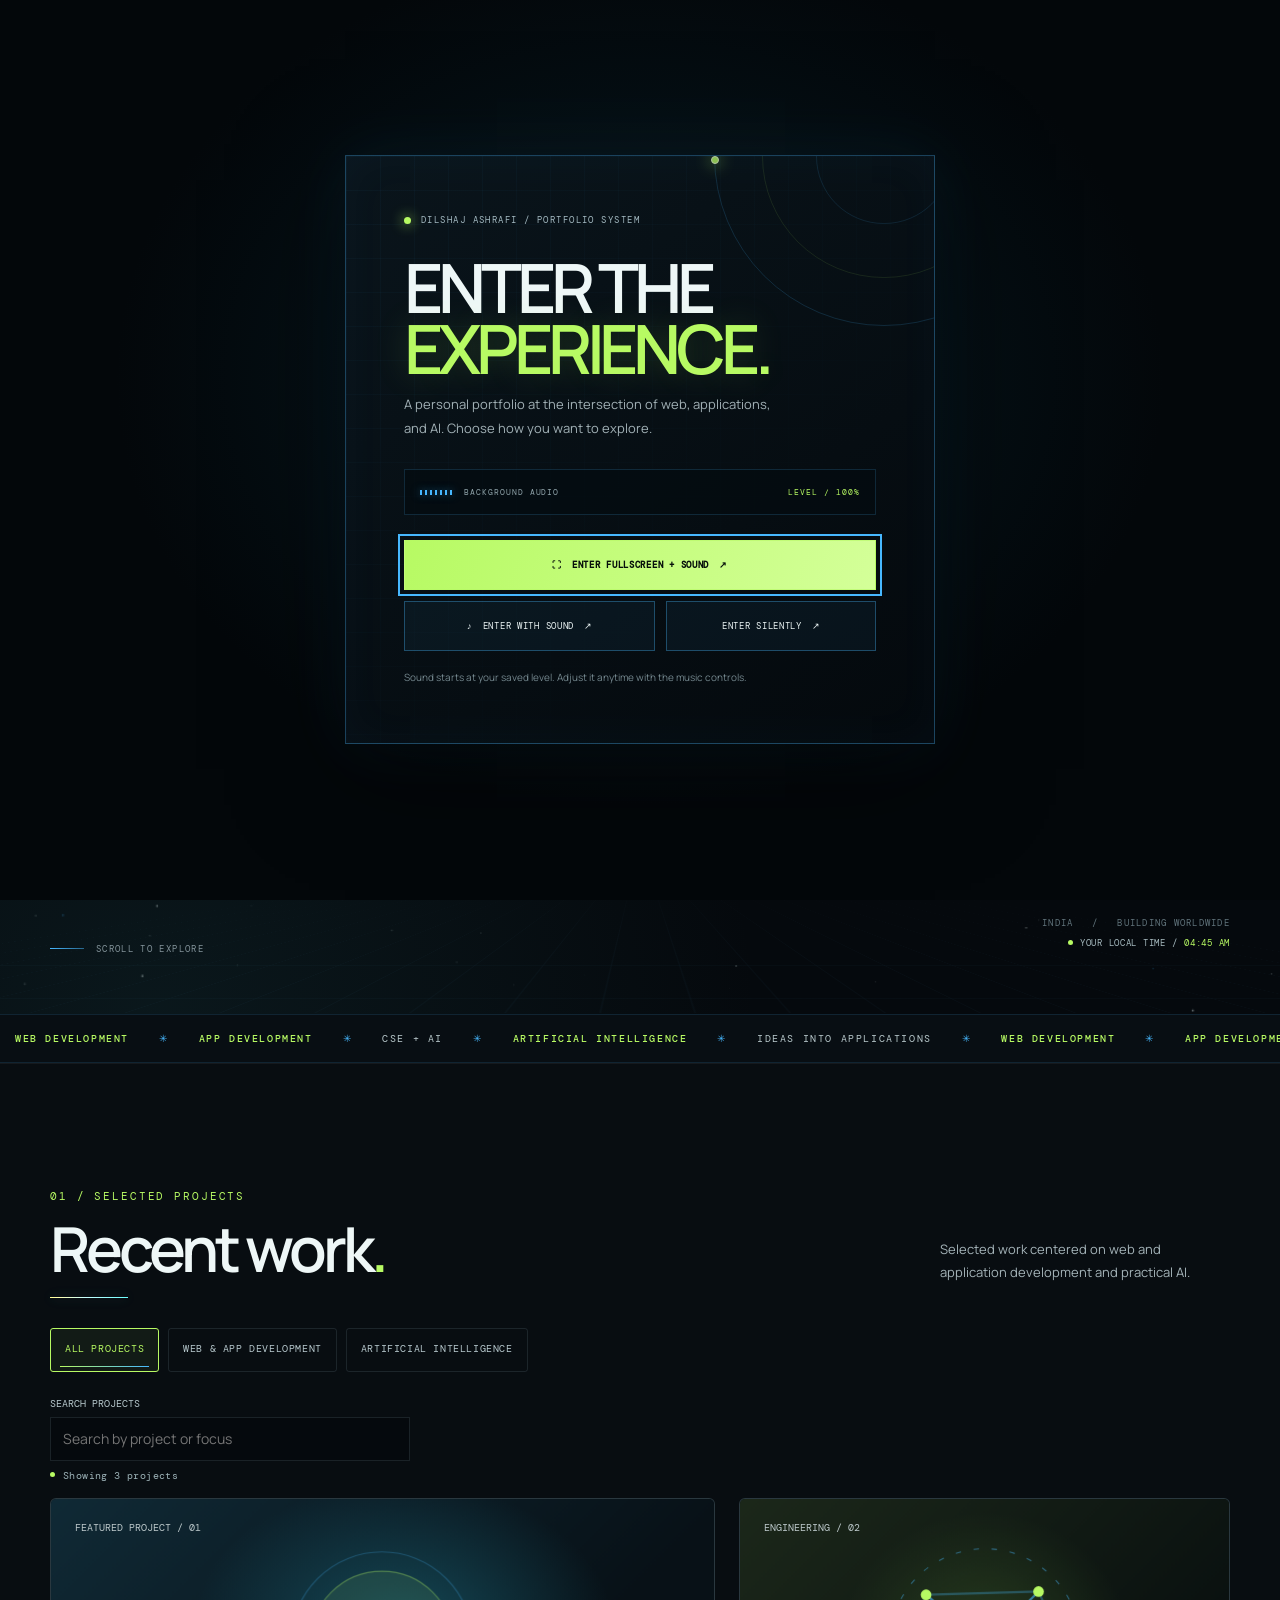
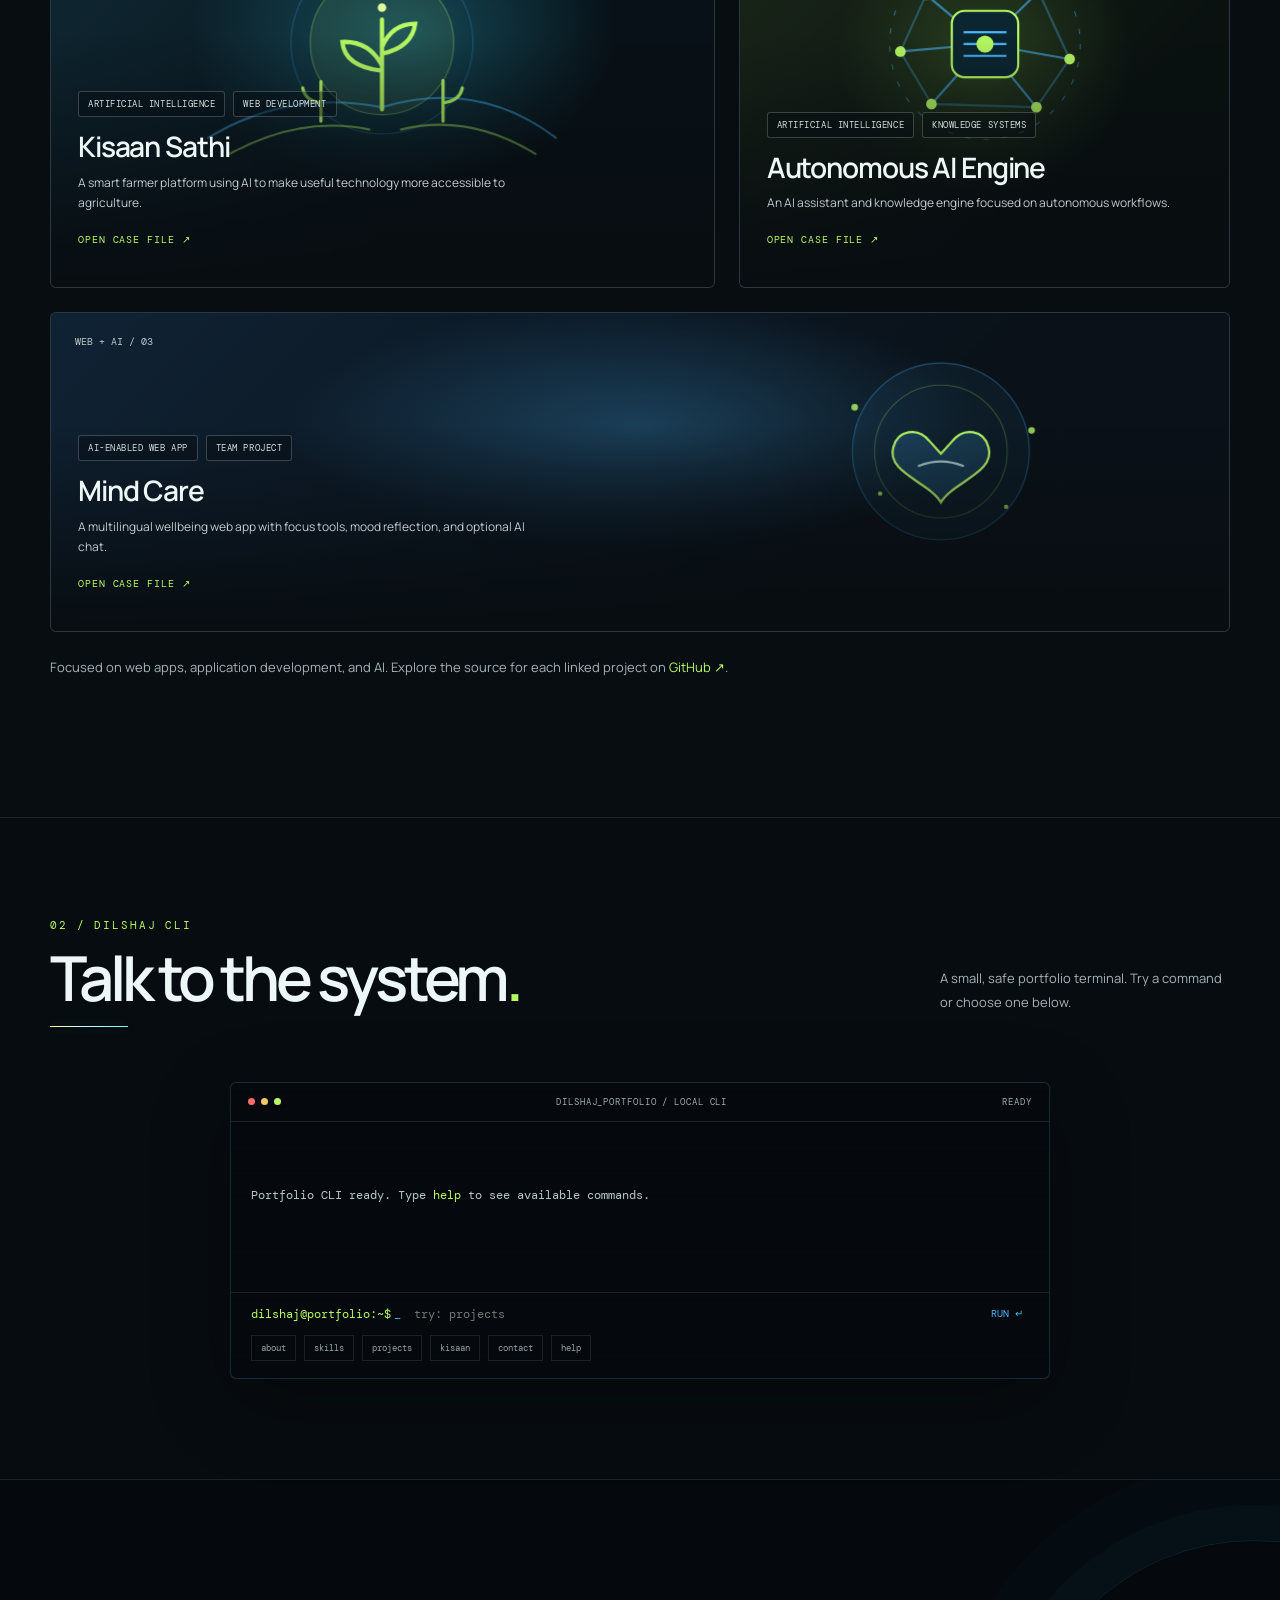
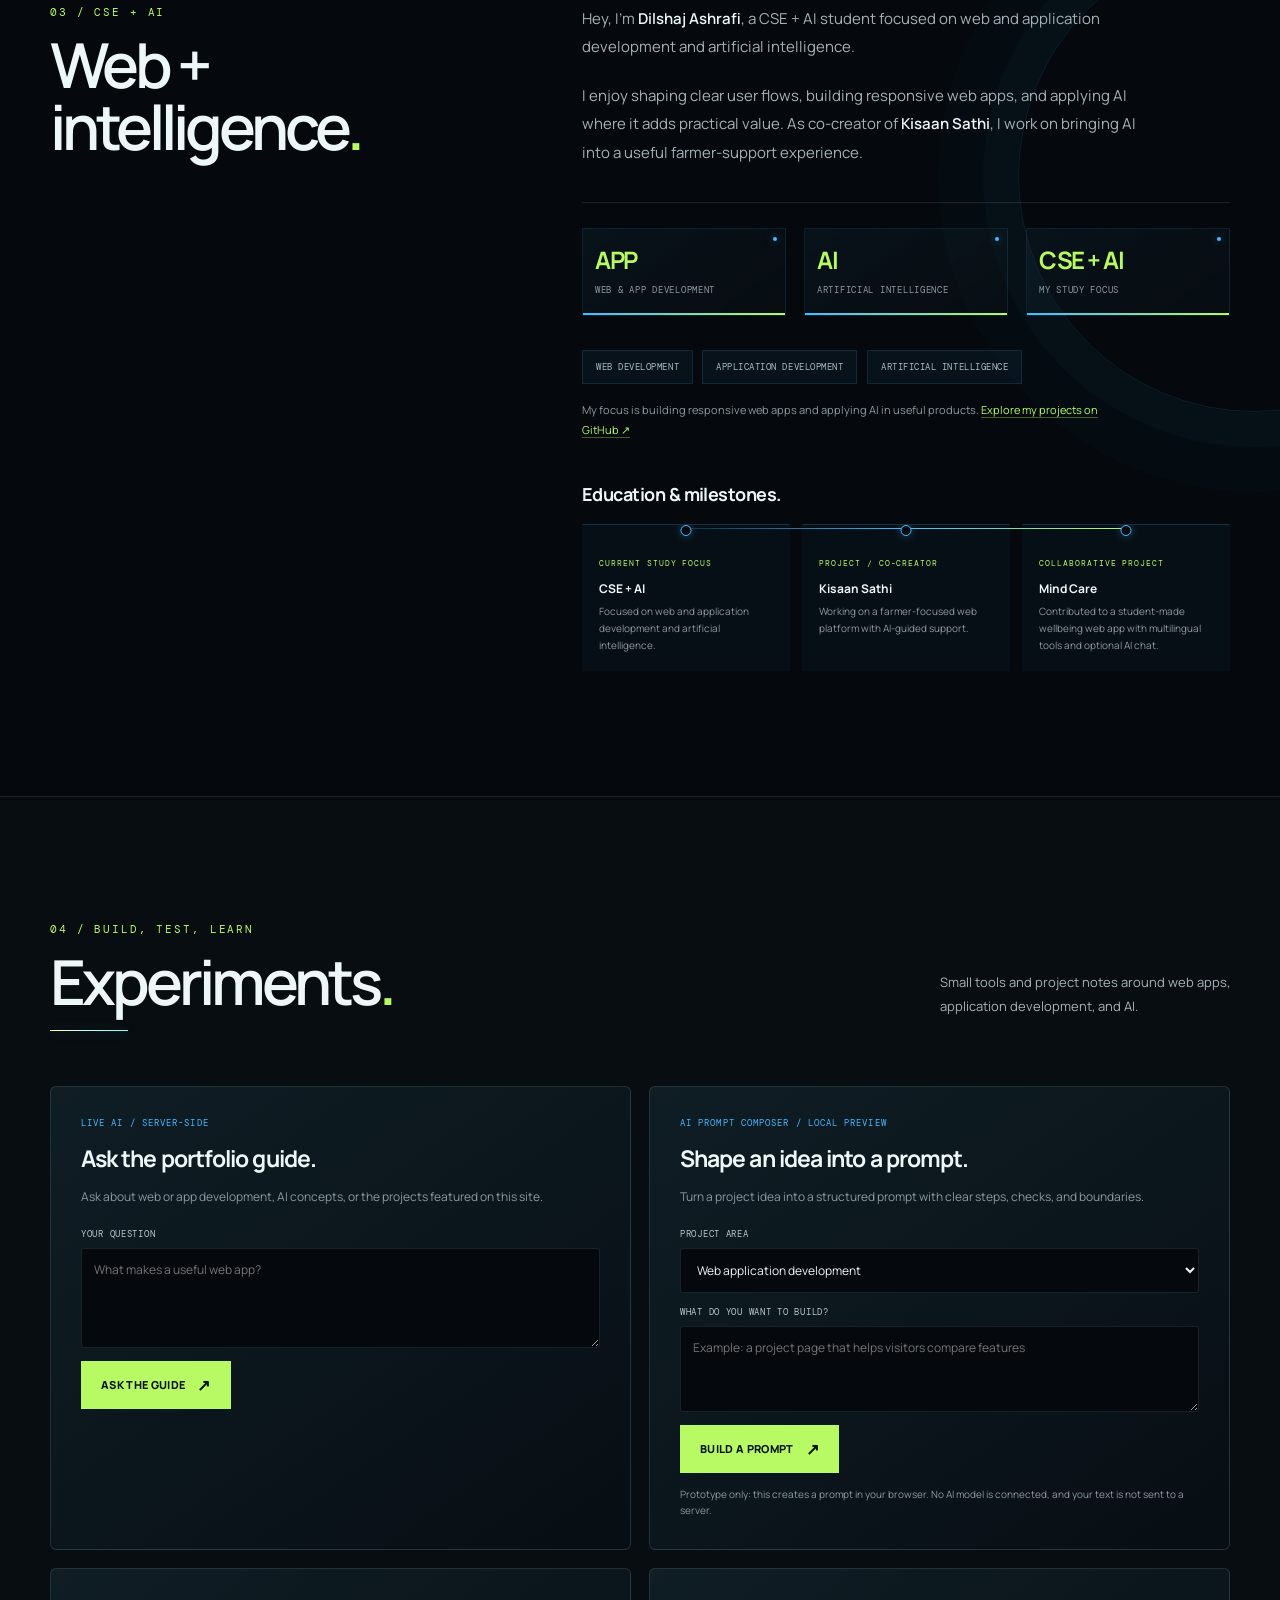
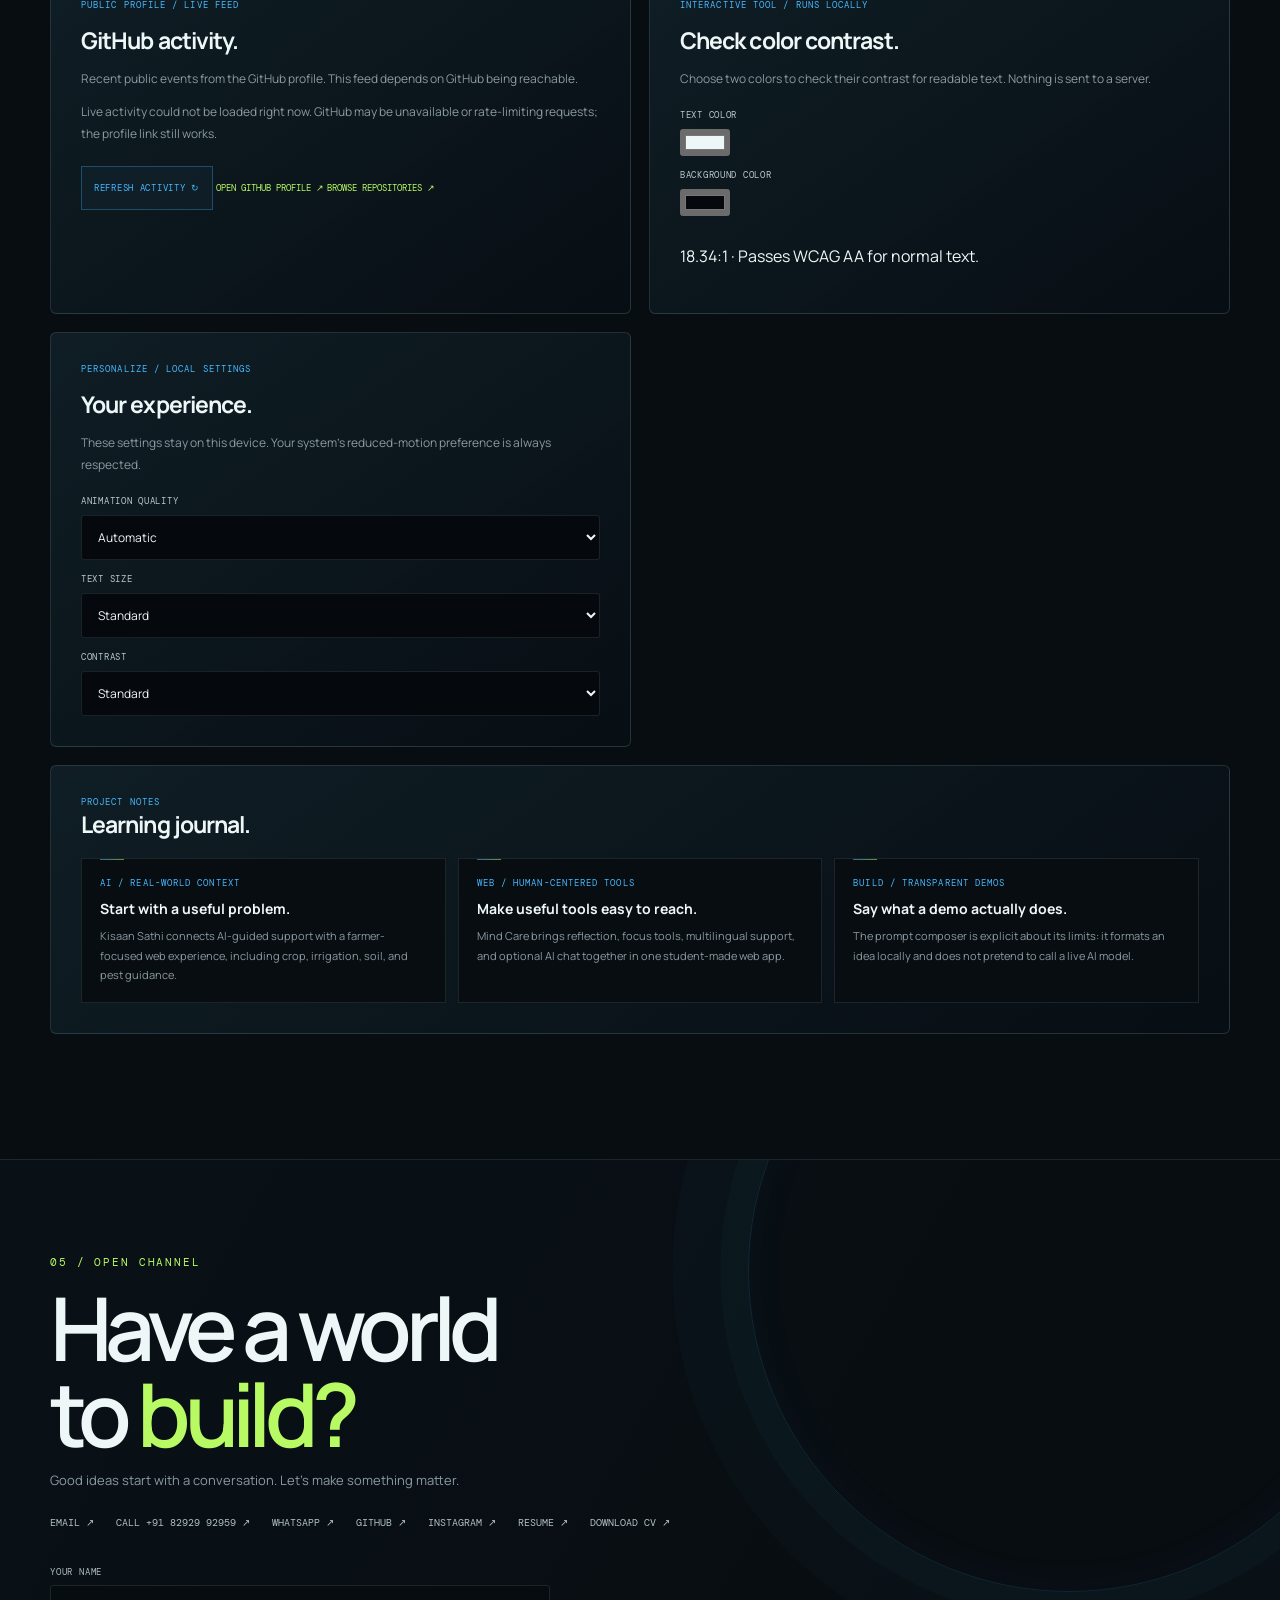
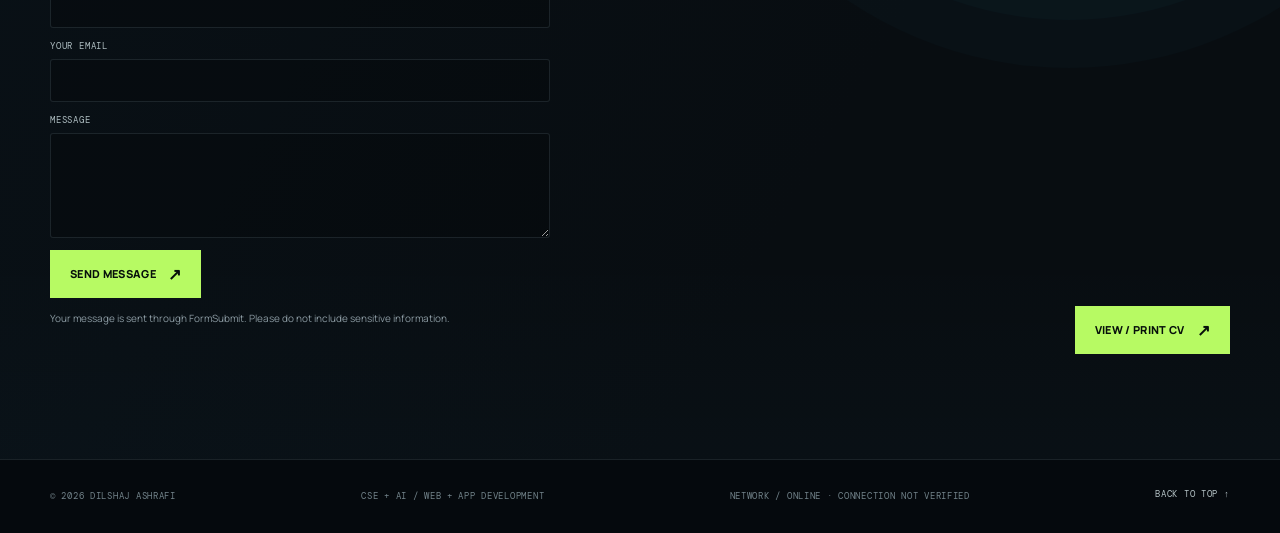
==== commit 2acc91f5: "Keep experiment panels crisp on hover Co-authored-by: Copilot <223556219+Copilot@users.noreply.githu" ====
--- a/index.html
+++ b/index.html
@@ -396,7 +396,7 @@
 
     .labs { background: #080d11; border-top: 1px solid var(--line); }
     .labs-grid { display: grid; grid-template-columns: 1fr 1fr; gap: 18px; }
-    .lab-panel { --pointer-x: 50%; --pointer-y: 50%; --tilt-x: 0deg; --tilt-y: 0deg; position: relative; min-width: 0; padding: clamp(20px, 3vw, 30px); border: 1px solid rgba(167,201,213,.17); border-radius: 6px; background: linear-gradient(145deg,rgba(17,32,40,.88),rgba(8,15,20,.96)); transform: perspective(1100px) rotateX(var(--tilt-y)) rotateY(var(--tilt-x)); transform-style: preserve-3d; transition: transform .35s ease, border-color .35s ease, box-shadow .35s ease; }
+    .lab-panel { --pointer-x: 50%; --pointer-y: 50%; position: relative; min-width: 0; padding: clamp(20px, 3vw, 30px); border: 1px solid rgba(167,201,213,.17); border-radius: 6px; background: linear-gradient(145deg,rgba(17,32,40,.88),rgba(8,15,20,.96)); transition: transform .35s ease, border-color .35s ease, box-shadow .35s ease; }
     .lab-panel::before { position: absolute; top: 0; left: -75%; width: 55%; height: 1px; content: ""; opacity: 0; pointer-events: none; background: linear-gradient(90deg,transparent,var(--blue),var(--green),transparent); }
     .lab-panel::after { position: absolute; inset: 0; content: ""; opacity: 0; pointer-events: none; background: radial-gradient(280px circle at var(--pointer-x) var(--pointer-y),rgba(71,184,255,.13),transparent 72%); mix-blend-mode: screen; transition: opacity .3s ease; }
     .lab-panel h3 { margin: 13px 0 9px; font-size: 23px; letter-spacing: -.04em; }
@@ -576,7 +576,7 @@
     [data-reveal].visible .activity-list li:nth-child(5) { animation-delay: .24s; }
     @media (hover: hover) and (pointer: fine) {
       .project-card:hover .project-visual::before { animation: project-scan 1.1s ease-out; }
-      .lab-panel[data-reveal].visible:hover { transform: perspective(1100px) rotateX(var(--tilt-y)) rotateY(var(--tilt-x)) translateY(-4px); border-color: rgba(71,184,255,.35); box-shadow: 0 16px 48px rgba(0,0,0,.24),0 0 30px rgba(71,184,255,.045); }
+      .lab-panel[data-reveal].visible:hover { border-color: rgba(71,184,255,.35); box-shadow: 0 16px 48px rgba(0,0,0,.24),0 0 30px rgba(71,184,255,.045); }
       .lab-panel:hover::after { opacity: 1; }
       .lab-panel:hover::before { animation: panel-sweep 1s ease-out; }
       [data-reveal].visible .stat:hover { transform: translateY(-3px); border-color: rgba(71,184,255,.35); background-color: rgba(71,184,255,.075); background-image: radial-gradient(240px circle at var(--pointer-x) var(--pointer-y),rgba(71,184,255,.16),transparent 72%),linear-gradient(145deg,rgba(71,184,255,.055),rgba(10,17,22,.5)); box-shadow: 0 10px 28px rgba(0,0,0,.2),0 0 22px rgba(71,184,255,.06); }
@@ -2029,8 +2029,10 @@
           const y = event.clientY - bounds.top;
           card.style.setProperty("--pointer-x", `${x}px`);
           card.style.setProperty("--pointer-y", `${y}px`);
-          card.style.setProperty("--tilt-x", `${((x / bounds.width) - .5) * 5}deg`);
-          card.style.setProperty("--tilt-y", `${(.5 - (y / bounds.height)) * 4}deg`);
+          if (card.classList.contains("project-card")) {
+            card.style.setProperty("--tilt-x", `${((x / bounds.width) - .5) * 5}deg`);
+            card.style.setProperty("--tilt-y", `${(.5 - (y / bounds.height)) * 4}deg`);
+          }
         });
         card.addEventListener("pointerleave", () => {
           card.style.removeProperty("--pointer-x");
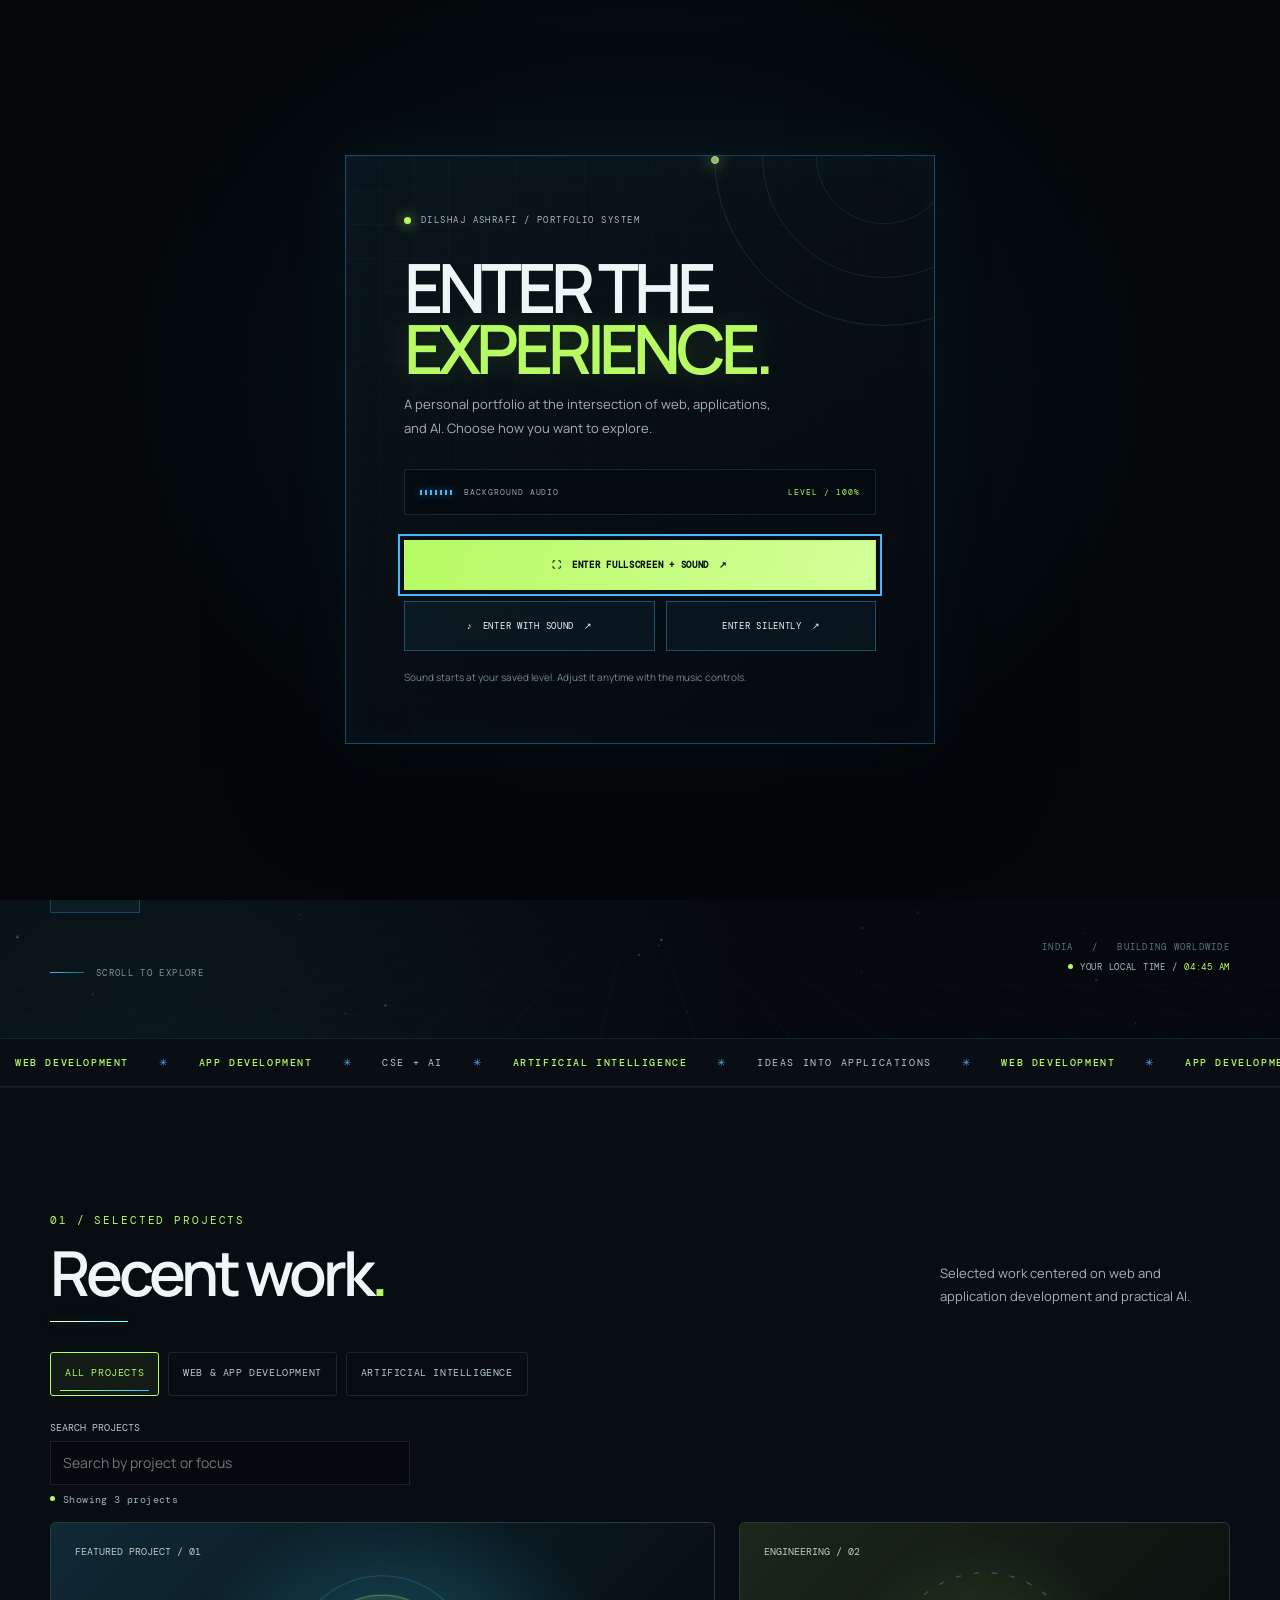
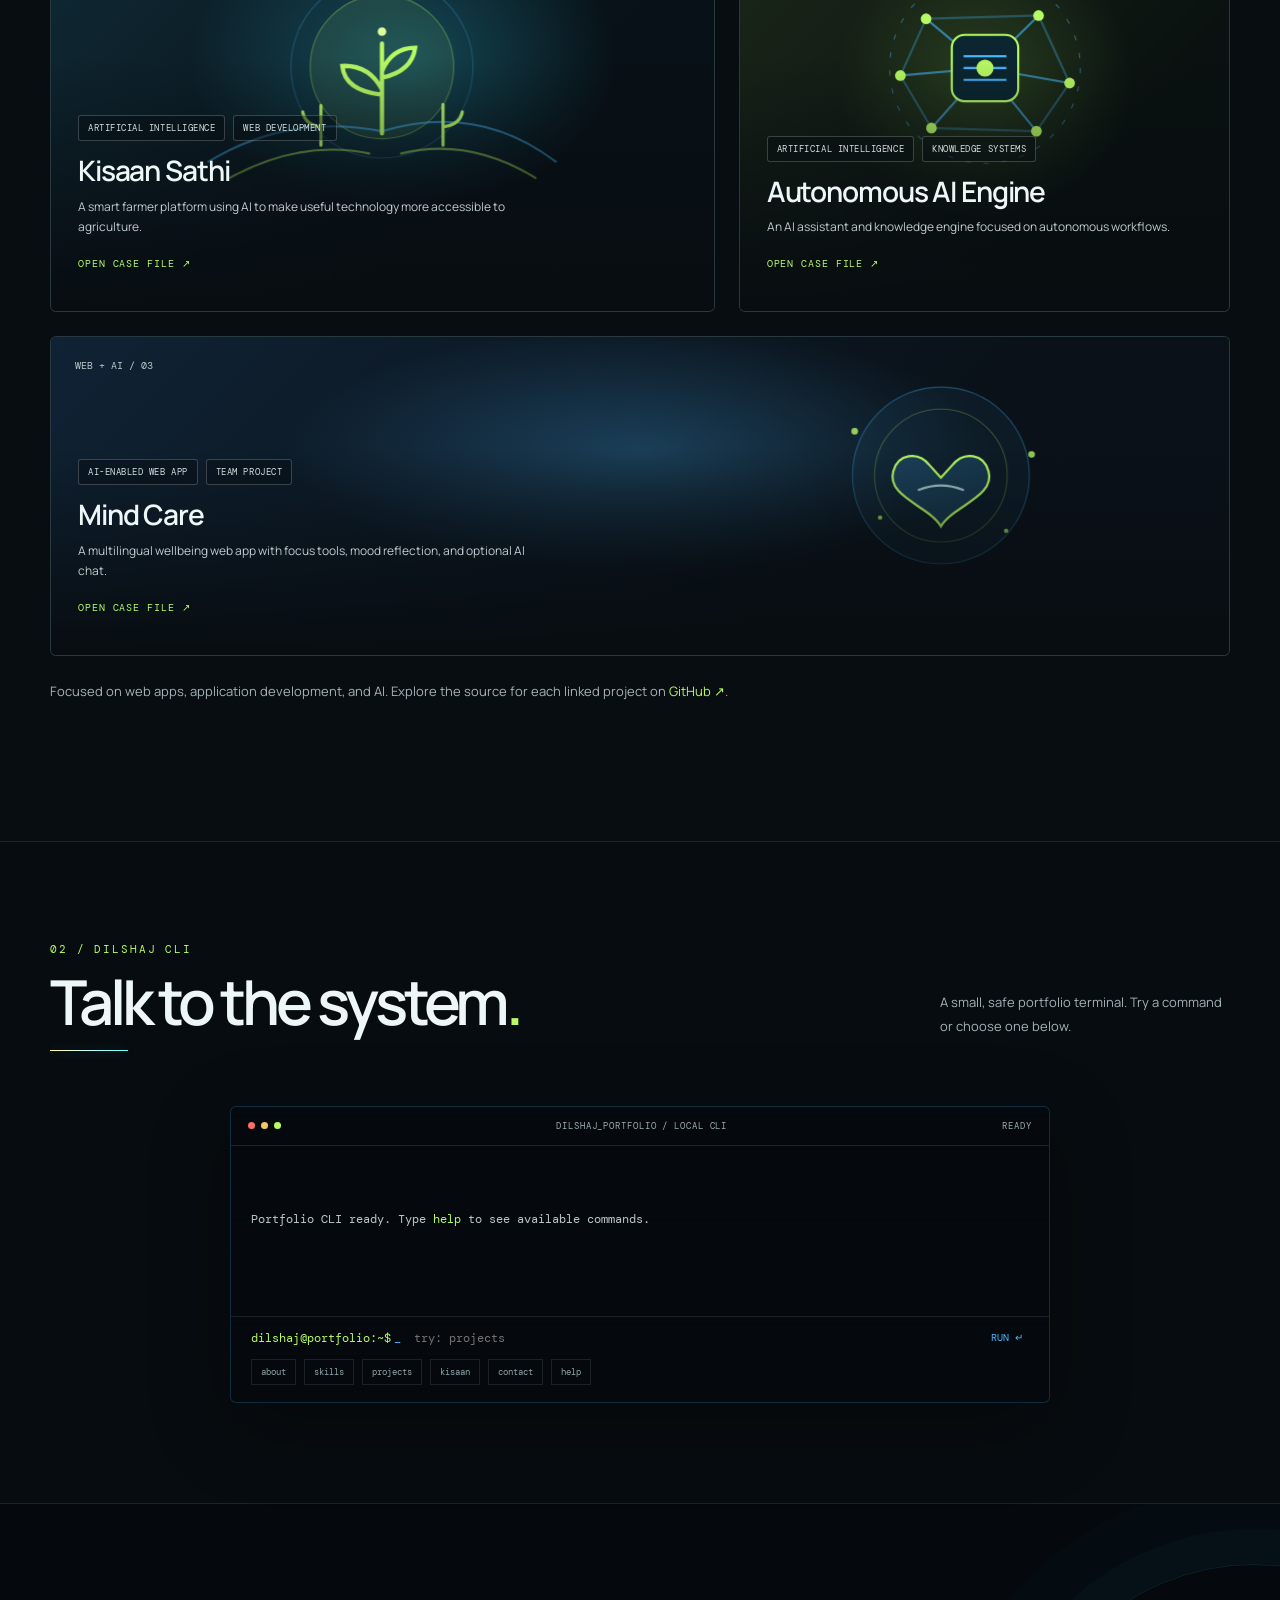
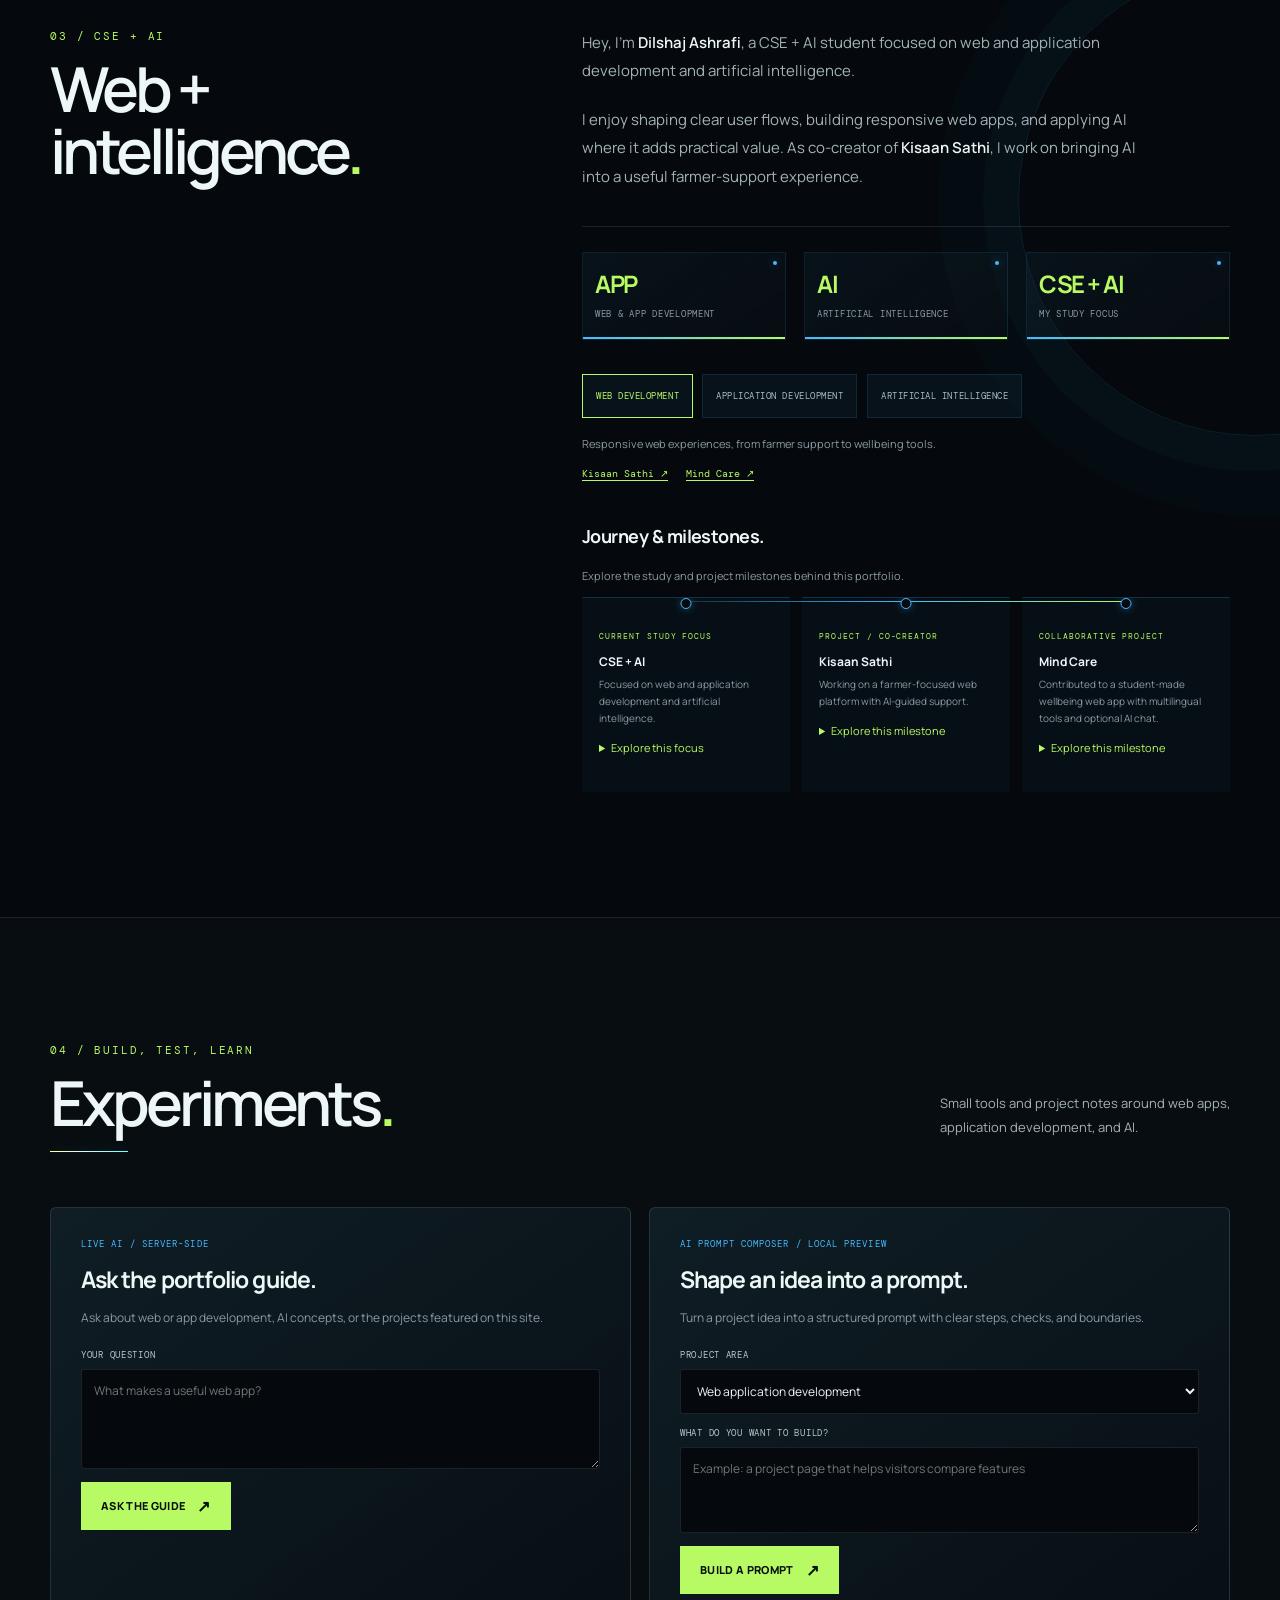
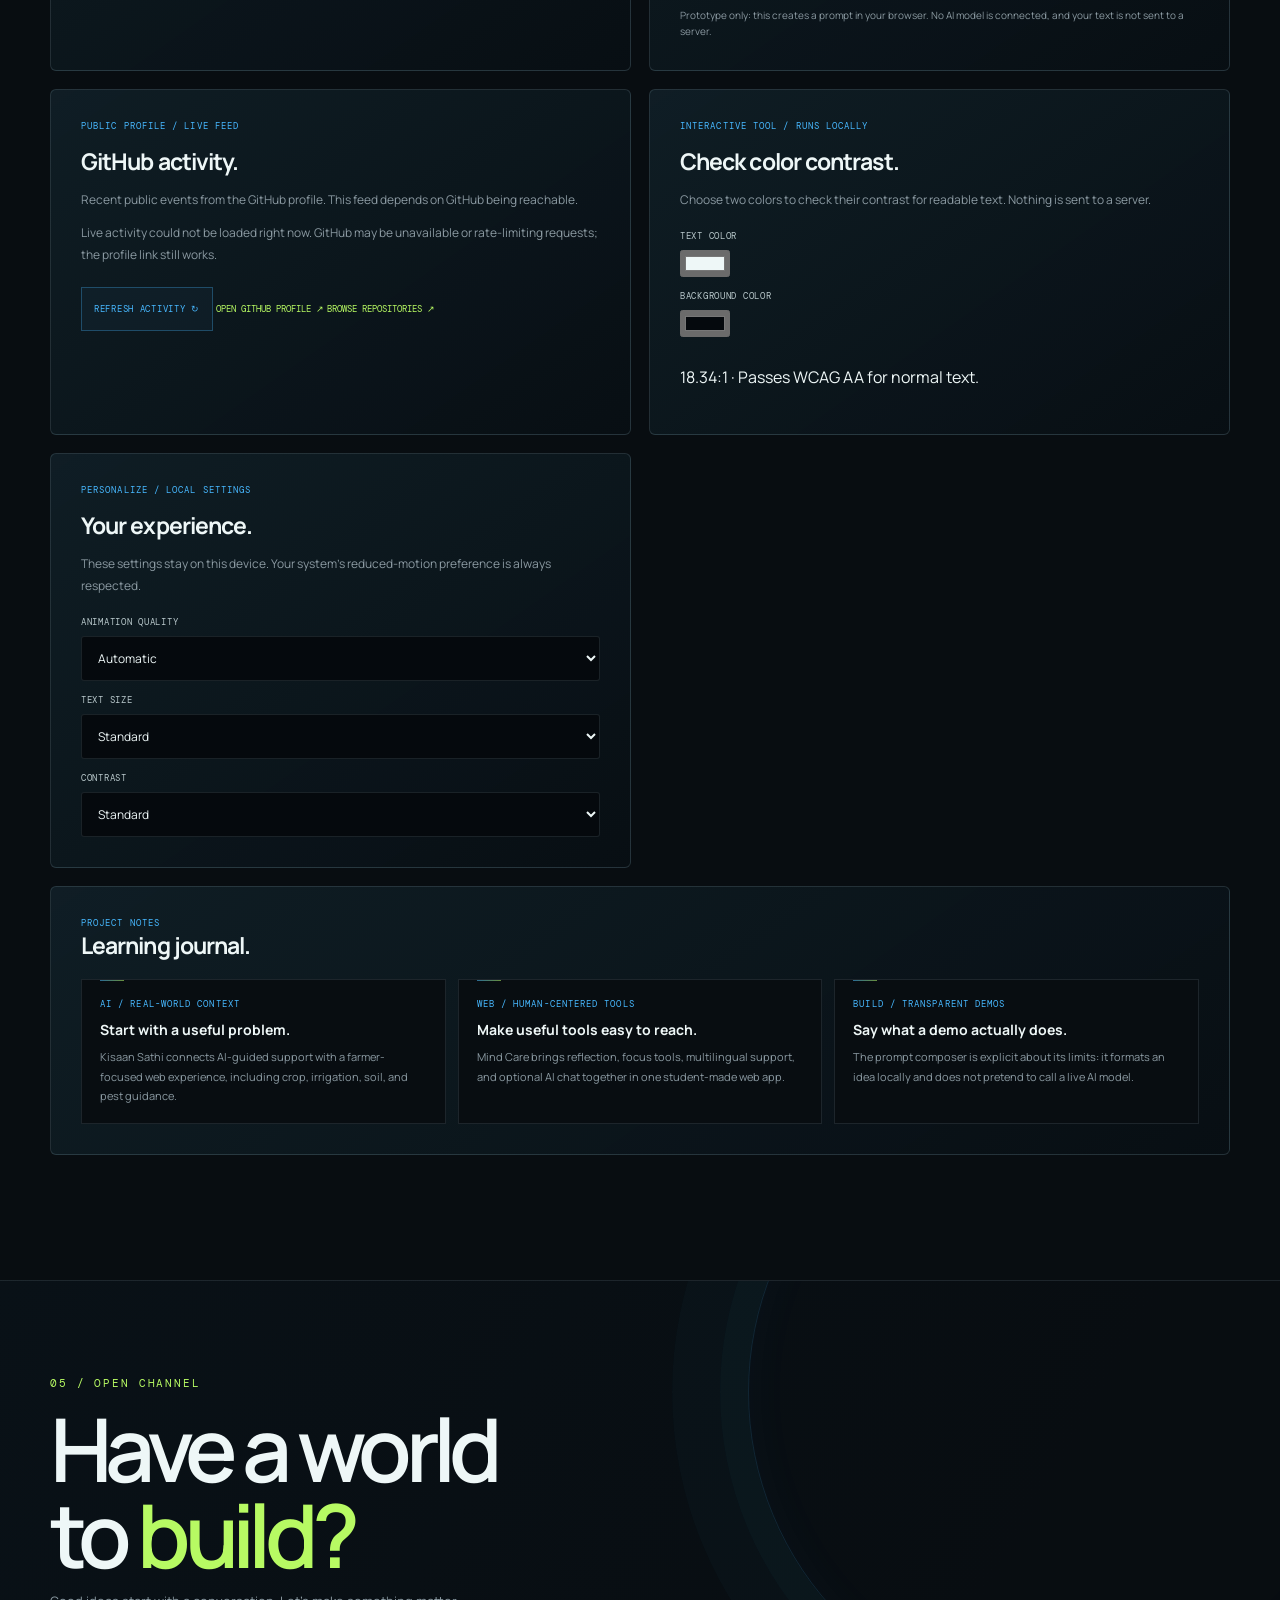
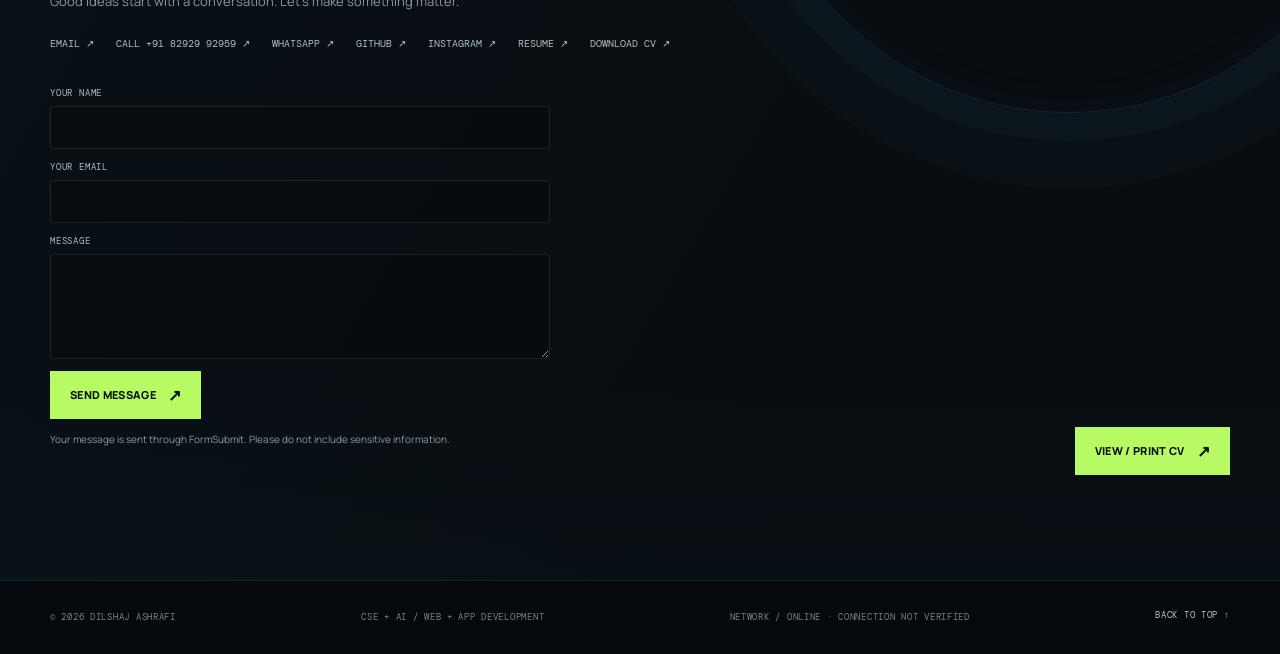
==== commit 78580918: "Expand project stories and clarify experiment panels Co-authored-by: Copilot <223556219+Copilot@user" ====
--- a/index.html
+++ b/index.html
@@ -91,6 +91,7 @@
     .chapter-hud-progress i.active { background: linear-gradient(90deg,var(--blue),var(--green)); box-shadow: 0 0 8px rgba(71,184,255,.5); }
     .return-orbit { position: fixed; z-index: 11; right: max(20px,calc((100% - 1180px) / 2)); bottom: 22px; display: inline-flex; align-items: center; gap: 9px; padding: 8px 12px 8px 8px; border: 1px solid rgba(71,184,255,.3); border-radius: 999px; background: rgba(5,12,17,.9); color: var(--blue); box-shadow: 0 8px 28px rgba(0,0,0,.28),inset 0 0 16px rgba(71,184,255,.04); backdrop-filter: blur(12px); font: 8px var(--mono); letter-spacing: .08em; opacity: 0; visibility: hidden; pointer-events: none; transform: translateY(12px) scale(.96); transition: opacity .25s ease,transform .3s cubic-bezier(.2,.7,.2,1),visibility 0s linear .3s,border-color .2s ease,color .2s ease,box-shadow .2s ease; }
     .return-orbit.is-visible { opacity: 1; visibility: visible; pointer-events: auto; transform: translateY(0) scale(1); transition: opacity .25s ease,transform .3s cubic-bezier(.2,.7,.2,1),visibility 0s,border-color .2s ease,color .2s ease,box-shadow .2s ease; }
+    .viewing-experiments .chapter-hud, .viewing-experiments .return-orbit { opacity: 0; visibility: hidden; pointer-events: none; }
     .return-orbit:hover { border-color: var(--green); color: var(--green); box-shadow: 0 8px 32px rgba(0,0,0,.32),0 0 22px rgba(71,184,255,.12); }
     .return-orbit-mark { position: relative; display: grid; width: 22px; height: 22px; place-items: center; border: 1px solid rgba(71,184,255,.42); border-radius: 50%; font-size: 11px; line-height: 1; }
     .return-orbit.is-visible .return-orbit-mark::after { position: absolute; inset: -4px; border: 1px dotted rgba(183,250,99,.52); border-radius: 50%; content: ""; animation: return-orbit-spin 8s linear infinite; }
@@ -167,6 +168,8 @@
     .hero-topline { display: flex; align-items: center; gap: 14px; color: #9cabb0; font: 10px var(--mono); letter-spacing: .14em; animation: rise-in .8s .08s both; }
     .hero-topline::before { content: ""; width: 30px; height: 1px; background: var(--green); }
     .hero-welcome { margin: 10px 0 0; color: #a7bbc0; font: 10px var(--mono); letter-spacing: .06em; }
+    .hero-guide { margin: 8px 0 0; color: #b7c8cd; font: 10px/1.6 var(--mono); }
+    .hero-guide a { color: var(--green); text-decoration: underline; text-underline-offset: 3px; }
     h1 { margin: 22px 0 18px; max-width: 760px; font-size: clamp(62px, 9.5vw, 128px); line-height: .91; letter-spacing: -.085em; font-weight: 600; animation: rise-in .9s .18s both; }
     h1 .outline { color: transparent; -webkit-text-stroke: 1px rgba(238,247,247,.7); background: linear-gradient(110deg,transparent 20%,rgba(71,184,255,.18) 43%,rgba(183,250,99,.42) 50%,transparent 60%); background-size: 240% 100%; background-position: 130% 0; -webkit-background-clip: text; background-clip: text; transition: background-position .4s ease,-webkit-text-stroke-color .3s ease,text-shadow .3s ease; }
     @media (hover: hover) and (pointer: fine) {
@@ -315,6 +318,8 @@
     .section-heading h2 { margin: 15px 0 0; font-size: clamp(38px, 5vw, 62px); line-height: 1; letter-spacing: -.065em; font-weight: 600; }
     .section-heading h2::after { display: block; width: clamp(42px, 7vw, 78px); height: 1px; margin-top: 17px; content: ""; transform-origin: left; background: linear-gradient(90deg,var(--green),var(--blue),transparent); background-size: 200% 100%; box-shadow: 0 0 12px rgba(71,184,255,.28); animation: heading-signal 3.8s ease-in-out infinite alternate; }
     .section-heading[data-reveal].visible h2::after { animation: heading-signal 3.8s ease-in-out infinite alternate, section-heading-sweep 1s .12s cubic-bezier(.2,.7,.2,1) both; }
+    #work:target .section-heading, #about:target .about-layout > div:first-child, #labs:target .section-heading { animation: sector-arrive .35s ease-out both; }
+    .performance-lite #work:target .section-heading, .performance-lite #about:target .about-layout > div:first-child, .performance-lite #labs:target .section-heading { animation: none; }
     .section-note { max-width: 290px; color: #a4b3b8; font-size: 13px; line-height: 1.8; }
     .work { background: #080d11; border-top: 1px solid rgba(255,255,255,.05); }
     .project-grid { display: grid; grid-template-columns: 1.15fr .85fr; gap: 24px; }
@@ -376,10 +381,13 @@
     .stat strong { display: block; color: var(--green); font-size: 24px; letter-spacing: -.06em; }
     .stat span { color: var(--muted); font: 9px var(--mono); letter-spacing: .08em; text-transform: uppercase; }
     .skill-list { margin-top: 34px; display: flex; flex-wrap: wrap; gap: 9px; }
-    .skill { position: relative; display: inline-flex; align-items: center; overflow: hidden; padding: 10px 13px; background: rgba(71,184,255,.055); border: 1px solid rgba(71,184,255,.13); color: #a9bdc3; font: 9px var(--mono); letter-spacing: .06em; transition: transform .25s ease, border-color .25s ease, box-shadow .25s ease, color .25s ease; }
+    .skill { position: relative; display: inline-flex; align-items: center; overflow: hidden; min-height: 44px; padding: 10px 13px; background: rgba(71,184,255,.055); border: 1px solid rgba(71,184,255,.13); color: #a9bdc3; cursor: pointer; font: 9px var(--mono); letter-spacing: .06em; transition: transform .25s ease, border-color .25s ease, box-shadow .25s ease, color .25s ease; }
+    .skill[aria-pressed="true"] { border-color: var(--green); color: var(--green); }
     .skill::before { position: absolute; inset: 0; content: ""; pointer-events: none; background: linear-gradient(110deg,transparent 25%,rgba(183,250,99,.22),transparent 75%); transform: translateX(-110%) skewX(-18deg); }
     .skill-context { margin-top: 16px; max-width: 550px; color: var(--muted); font-size: 11px; line-height: 1.8; }
     .skill-context a { color: var(--green); border-bottom: 1px solid rgba(183,250,99,.35); }
+    .skill-results { display: flex; flex-wrap: wrap; gap: 8px 18px; margin-top: 12px; color: var(--green); font: 10px/1.6 var(--mono); }
+    .skill-results a { text-decoration: underline; text-underline-offset: 3px; }
     .journey { margin-top: 42px; }
     .journey h3 { margin: 0 0 18px; font-size: 18px; letter-spacing: -.03em; }
     .journey-list { position: relative; display: grid; grid-template-columns: repeat(3, 1fr); gap: 12px; }
@@ -393,12 +401,13 @@
     .journey-item span { color: var(--green); font: 8px var(--mono); letter-spacing: .12em; }
     .journey-item h4 { margin: 9px 0 6px; font-size: 12px; }
     .journey-item p { margin: 0; color: var(--muted); font-size: 10px; line-height: 1.7; }
+    .journey-item details { position: relative; z-index: 1; margin-top: 12px; color: #bdcdd0; font-size: 11px; line-height: 1.7; }
+    .journey-item summary { min-height: 36px; color: var(--green); cursor: pointer; }
+    .journey-item details a { display: inline-block; margin-top: 8px; color: var(--blue); text-decoration: underline; text-underline-offset: 3px; }
 
     .labs { background: #080d11; border-top: 1px solid var(--line); }
     .labs-grid { display: grid; grid-template-columns: 1fr 1fr; gap: 18px; }
-    .lab-panel { --pointer-x: 50%; --pointer-y: 50%; position: relative; min-width: 0; padding: clamp(20px, 3vw, 30px); border: 1px solid rgba(167,201,213,.17); border-radius: 6px; background: linear-gradient(145deg,rgba(17,32,40,.88),rgba(8,15,20,.96)); transition: transform .35s ease, border-color .35s ease, box-shadow .35s ease; }
-    .lab-panel::before { position: absolute; top: 0; left: -75%; width: 55%; height: 1px; content: ""; opacity: 0; pointer-events: none; background: linear-gradient(90deg,transparent,var(--blue),var(--green),transparent); }
-    .lab-panel::after { position: absolute; inset: 0; content: ""; opacity: 0; pointer-events: none; background: radial-gradient(280px circle at var(--pointer-x) var(--pointer-y),rgba(71,184,255,.13),transparent 72%); mix-blend-mode: screen; transition: opacity .3s ease; }
+    .lab-panel { position: relative; min-width: 0; padding: clamp(20px, 3vw, 30px); border: 1px solid rgba(167,201,213,.17); border-radius: 6px; background: linear-gradient(145deg,rgba(17,32,40,.88),rgba(8,15,20,.96)); transition: border-color .35s ease, box-shadow .35s ease; }
     .lab-panel h3 { margin: 13px 0 9px; font-size: 23px; letter-spacing: -.04em; }
     .lab-panel > p { color: var(--muted); font-size: 12px; line-height: 1.8; }
     .lab-kicker { color: var(--blue); font: 9px var(--mono); letter-spacing: .12em; text-transform: uppercase; }
@@ -436,7 +445,6 @@
     .learning-grid { display: grid; grid-template-columns: repeat(3, 1fr); gap: 12px; margin-top: 18px; }
     .learning-note { --pointer-x: 50%; --pointer-y: 50%; position: relative; overflow: hidden; padding: 18px; border: 1px solid var(--line); background: #080d11; opacity: .7; transform: translateY(14px); transition: opacity .55s ease, transform .55s cubic-bezier(.2,.7,.2,1), border-color .25s ease, background .25s ease, box-shadow .25s ease; }
     .learning-note::before { position: absolute; top: 0; left: 18px; width: 24px; height: 1px; content: ""; background: linear-gradient(90deg,var(--blue),var(--green)); opacity: .55; transition: width .3s ease, opacity .3s ease; }
-    .learning-note::after { position: absolute; top: -30%; bottom: -30%; left: -50%; width: 45%; content: ""; background: linear-gradient(90deg,transparent,rgba(71,184,255,.045),rgba(183,250,99,.13),transparent); pointer-events: none; }
     .learning-note h4 { margin: 10px 0 8px; font-size: 14px; }
     .learning-note p { margin: 0; color: var(--muted); font-size: 11px; line-height: 1.75; }
     .install-app { padding: 7px 10px; border: 1px solid rgba(71,184,255,.35); background: transparent; color: var(--blue); cursor: pointer; font: 9px var(--mono); letter-spacing: .08em; }
@@ -464,6 +472,11 @@
     .case-preview img { display: block; width: 100%; height: auto; border: 1px solid var(--line); }
     .case-preview img[hidden] { display: none; }
     .case-preview figcaption { margin-top: 7px; color: #a4b3b8; font: 10px var(--mono); line-height: 1.5; }
+    .case-demo { margin: 20px 0; padding: 16px; border: 1px solid var(--line); background: #05090d; }
+    .case-demo p { color: #b7c5c8; font-size: 12px; line-height: 1.7; }
+    .case-demo button { min-height: 44px; padding: 8px 12px; border: 1px solid rgba(71,184,255,.4); background: transparent; color: var(--green); cursor: pointer; font: 10px var(--mono); }
+    .case-demo iframe { display: block; width: 100%; height: min(60vh, 500px); margin-top: 14px; border: 1px solid var(--line); background: #fff; }
+    .case-demo[hidden] { display: none; }
 
     .command-palette { width: min(590px, calc(100% - 28px)); max-height: min(78svh, 650px); padding: 0; overflow: hidden; border: 1px solid rgba(71,184,255,.38); background: linear-gradient(145deg,#0c171e,#05090d 76%); color: var(--white); box-shadow: 0 30px 110px rgba(0,0,0,.72),0 0 55px rgba(71,184,255,.08); }
     .command-palette::backdrop { background: rgba(0,5,9,.78); backdrop-filter: blur(10px); }
@@ -577,24 +590,24 @@
     @media (hover: hover) and (pointer: fine) {
       .project-card:hover .project-visual::before { animation: project-scan 1.1s ease-out; }
       .lab-panel[data-reveal].visible:hover { border-color: rgba(71,184,255,.35); box-shadow: 0 16px 48px rgba(0,0,0,.24),0 0 30px rgba(71,184,255,.045); }
-      .lab-panel:hover::after { opacity: 1; }
-      .lab-panel:hover::before { animation: panel-sweep 1s ease-out; }
       [data-reveal].visible .stat:hover { transform: translateY(-3px); border-color: rgba(71,184,255,.35); background-color: rgba(71,184,255,.075); background-image: radial-gradient(240px circle at var(--pointer-x) var(--pointer-y),rgba(71,184,255,.16),transparent 72%),linear-gradient(145deg,rgba(71,184,255,.055),rgba(10,17,22,.5)); box-shadow: 0 10px 28px rgba(0,0,0,.2),0 0 22px rgba(71,184,255,.06); }
       .activity-list li:hover::before { background: var(--green); box-shadow: 0 0 12px rgba(183,250,99,.75); transform: translateY(-50%) scale(1.25); }
       .skill:hover { transform: translateY(-3px); border-color: rgba(183,250,99,.5); color: var(--green); box-shadow: 0 8px 24px rgba(71,184,255,.1); }
       .skill:hover::before { animation: skill-sweep .75s ease-out; }
-      [data-reveal].visible .journey-item:hover, [data-reveal].visible .learning-note:hover { transform: translateY(-4px); border-color: rgba(71,184,255,.35); background-color: rgba(71,184,255,.065); box-shadow: 0 12px 30px rgba(0,0,0,.2); }
+      [data-reveal].visible .journey-item:hover, [data-reveal].visible .learning-note:hover { border-color: rgba(71,184,255,.35); background-color: rgba(71,184,255,.065); box-shadow: 0 12px 30px rgba(0,0,0,.2); }
+      [data-reveal].visible .journey-item:hover { transform: translateY(-4px); }
       [data-reveal].visible .journey-item:hover::after { opacity: 1; }
       [data-reveal].visible .learning-note:hover { background-image: radial-gradient(260px circle at var(--pointer-x) var(--pointer-y),rgba(71,184,255,.13),transparent 72%); }
       [data-reveal].visible .learning-note:hover::before { width: calc(100% - 36px); opacity: 1; }
-      [data-reveal].visible .learning-note:hover::after { animation: note-scan .8s ease-out; }
     }
 
     [data-reveal] { opacity: 0; transform: translateY(22px); transition: opacity .7s ease, transform .7s cubic-bezier(.2,.7,.2,1); }
     [data-reveal].visible { opacity: 1; transform: translateY(0); }
+    .lab-panel[data-reveal], .lab-panel[data-reveal].visible { transform: none; transition: opacity .7s ease, border-color .35s ease, box-shadow .35s ease; }
     #work .project-card:nth-child(2) { transition-delay: .08s; }
     #work .project-card:nth-child(3) { transition-delay: .16s; }
     @keyframes pulse { 50% { opacity: .45; box-shadow: 0 0 3px var(--green); } }
+    @keyframes sector-arrive { from { opacity: .55; } to { opacity: 1; } }
     @keyframes signal-breathe { 50% { opacity: .45; transform: scale(.7); } }
     @keyframes refresh-spin { to { transform: rotate(360deg); } }
     @keyframes sun-corona { from { opacity: .72; transform: scale(.72); } to { opacity: 0; transform: scale(1.65); } }
@@ -605,7 +618,6 @@
     @keyframes journey-signal-vertical { to { background-position: 0 100%; } }
     @keyframes journey-node { 50% { border-color: var(--green); box-shadow: 0 0 15px rgba(71,184,255,.55),0 0 6px rgba(183,250,99,.48); } }
     @keyframes stat-charge { to { transform: scaleX(1); } }
-    @keyframes note-scan { to { transform: translateX(340%) skewX(-18deg); } }
     @keyframes skill-arrive { from { opacity: 0; transform: translateY(8px) scale(.96); } to { opacity: 1; transform: translateY(0) scale(1); } }
     @keyframes skill-sweep { to { transform: translateX(120%) skewX(-18deg); } }
     @keyframes activity-arrive { from { opacity: 0; transform: translateX(-8px); } to { opacity: 1; transform: translateX(0); } }
@@ -653,7 +665,6 @@
     @keyframes project-filter-arrive { from { opacity: 0; transform: translateY(18px) scale(.975); filter: brightness(1.3); } to { opacity: 1; transform: translateY(0) scale(1); filter: brightness(1); } }
     @keyframes contact-item-arrive { from { opacity: 0; transform: translateY(12px); } to { opacity: 1; transform: translateY(0); } }
     @keyframes title-signal-sweep { from { background-position: 130% 0; filter: brightness(.7); } to { background-position: -30% 0; filter: brightness(1.35); } }
-    @keyframes panel-sweep { 100% { left: 120%; opacity: .8; } }
     @keyframes heading-signal { to { opacity: .55; transform: scaleX(.58); } }
     @keyframes section-heading-sweep { from { background-position: 100% 0; filter: brightness(.65); } to { background-position: 0 0; filter: brightness(1.5); } }
     @keyframes caret-blink { to { visibility: hidden; } }
@@ -903,6 +914,7 @@
       <div class="shell hero-content">
         <div class="hero-topline">CSE + AI / WEB + APP DEVELOPMENT</div>
         <p class="hero-welcome" id="hero-welcome">WELCOME TO THE PORTFOLIO</p>
+        <p class="hero-guide">START WITH <a href="#work">PROJECTS</a> / EXPLORE <a href="#about">THE JOURNEY</a> / TRY <a href="#labs">EXPERIMENTS</a></p>
         <h1>BUILDING<br><span class="outline">WHAT'S</span><br><span class="accent">NEXT.</span></h1>
         <div class="hero-bottom">
           <div class="hero-copy">
@@ -1069,7 +1081,16 @@
           <img id="case-preview-image" alt="Screenshot of the Kisaan Sathi home page" width="960" height="540" loading="lazy" decoding="async">
           <figcaption id="case-preview-caption">Kisaan Sathi website preview.</figcaption>
         </figure>
+        <div class="case-demo" id="case-demo" hidden>
+          <div class="lab-kicker">INTERACTIVE LIVE PROJECT</div>
+          <p>Load the real Kisaan Sathi website here to try it. This uses data from the external site; you can also open it in a new tab below.</p>
+          <button type="button" id="case-demo-toggle" aria-expanded="false" aria-controls="case-demo-preview">LOAD LIVE DEMO</button>
+          <div id="case-demo-preview" hidden></div>
+        </div>
         <dl class="case-facts">
+          <div><dt>Challenge</dt><dd id="case-challenge"></dd></div>
+          <div><dt>Approach</dt><dd id="case-approach"></dd></div>
+          <div><dt>What exists</dt><dd id="case-outcome"></dd></div>
           <div><dt>Highlights</dt><dd id="case-highlights"></dd></div>
           <div id="case-stack-row" hidden><dt>Repository languages</dt><dd id="case-stack"></dd></div>
           <div><dt>Focus</dt><dd id="case-focus"></dd></div>
@@ -1139,29 +1160,36 @@
             <div class="stat"><strong>AI</strong><span>Artificial intelligence</span></div>
             <div class="stat"><strong>CSE + AI</strong><span>My study focus</span></div>
           </div>
-          <div class="skill-list" aria-label="Skills">
-            <a class="skill" href="#project-mind-care">WEB DEVELOPMENT</a>
-            <a class="skill" href="#work">APPLICATION DEVELOPMENT</a>
-            <a class="skill" href="#project-kisaan">ARTIFICIAL INTELLIGENCE</a>
+          <div class="skill-list" role="group" aria-label="Explore skills and related projects">
+            <button class="skill" type="button" data-skill="web" aria-pressed="true">WEB DEVELOPMENT</button>
+            <button class="skill" type="button" data-skill="app" aria-pressed="false">APPLICATION DEVELOPMENT</button>
+            <button class="skill" type="button" data-skill="ai" aria-pressed="false">ARTIFICIAL INTELLIGENCE</button>
           </div>
-          <p class="skill-context">My focus is building responsive web apps and applying AI in useful products. <a href="https://github.com/DilshajAshrafi" target="_blank" rel="noreferrer">Explore my projects on GitHub ↗</a></p>
+          <p class="skill-context" id="skill-description">Responsive web experiences, from farmer support to wellbeing tools.</p>
+          <div class="skill-results" id="skill-results" aria-live="polite">
+            <a href="#project-kisaan">Kisaan Sathi ↗</a><a href="#project-mind-care">Mind Care ↗</a>
+          </div>
           <div class="journey" aria-labelledby="journey-title">
-            <h3 id="journey-title">Education &amp; milestones.</h3>
+            <h3 id="journey-title">Journey &amp; milestones.</h3>
+            <p class="skill-context">Explore the study and project milestones behind this portfolio.</p>
             <div class="journey-list">
               <article class="journey-item">
                 <span>CURRENT STUDY FOCUS</span>
                 <h4>CSE + AI</h4>
                 <p>Focused on web and application development and artificial intelligence.</p>
+                <details><summary>Explore this focus</summary>Building responsive interfaces and exploring practical uses for AI.</details>
               </article>
               <article class="journey-item">
                 <span>PROJECT / CO-CREATOR</span>
                 <h4>Kisaan Sathi</h4>
                 <p>Working on a farmer-focused web platform with AI-guided support.</p>
+                <details><summary>Explore this milestone</summary>Co-creating a web experience centered on farmer support.<br><a href="#project-kisaan">View project ↗</a></details>
               </article>
               <article class="journey-item">
                 <span>COLLABORATIVE PROJECT</span>
                 <h4>Mind Care</h4>
                 <p>Contributed to a student-made wellbeing web app with multilingual tools and optional AI chat.</p>
+                <details><summary>Explore this milestone</summary>Collaborating on a multilingual wellbeing toolkit.<br><a href="#project-mind-care">View project ↗</a></details>
               </article>
             </div>
           </div>
@@ -1827,6 +1855,7 @@
     const siteHeader = document.querySelector(".site-header");
     const chapterHud = document.querySelector("#chapter-hud");
     const returnOrbit = document.querySelector("#return-orbit");
+    const labsSection = document.querySelector("#labs");
     const chapterHudCount = document.querySelector("#chapter-hud-count");
     const chapterHudLabel = document.querySelector("#chapter-hud-label");
     const chapterHudProgress = [...document.querySelectorAll(".chapter-hud-progress i")];
@@ -1850,6 +1879,10 @@
 
     window.addEventListener("scroll", updateScrollChrome, { passive: true });
     updateScrollChrome();
+    const labsOverlayObserver = new IntersectionObserver((entries) => {
+      document.body.classList.toggle("viewing-experiments", entries[0].isIntersecting);
+    });
+    labsOverlayObserver.observe(labsSection);
 
     const navTargets = [...document.querySelectorAll(".nav-links a[href^='#']")]
       .map((link) => ({ link, section: document.querySelector(link.getAttribute("href")) }))
@@ -2021,7 +2054,7 @@
         heroGrid.style.removeProperty("--grid-y");
       });
 
-      document.querySelectorAll(".project-card, .lab-panel, .stat, .journey-item, .learning-note").forEach((card) => {
+      document.querySelectorAll(".project-card, .stat, .journey-item, .learning-note").forEach((card) => {
         card.addEventListener("pointermove", (event) => {
           if (performanceLite || motionLimited) return;
           const bounds = card.getBoundingClientRect();
@@ -2093,11 +2126,42 @@
         updateProjectFilter(true);
       });
     });
-    document.querySelectorAll('.skill-list .skill[href^="#project-"]').forEach((link) => {
-      link.addEventListener("click", () => {
+    const skillMaps = {
+      web: {
+        description: "Responsive web experiences, from farmer support to wellbeing tools.",
+        projects: [["kisaan", "Kisaan Sathi"], ["mind-care", "Mind Care"]]
+      },
+      app: {
+        description: "Web applications that bring useful tools together in one experience.",
+        projects: [["kisaan", "Kisaan Sathi"], ["mind-care", "Mind Care"]]
+      },
+      ai: {
+        description: "Exploring AI-powered products, autonomous assistance, and knowledge systems.",
+        projects: [["kisaan", "Kisaan Sathi"], ["ai", "Autonomous AI Engine"], ["mind-care", "Mind Care"]]
+      }
+    };
+    const skillButtons = [...document.querySelectorAll("[data-skill]")];
+    const skillDescription = document.querySelector("#skill-description");
+    const skillResults = document.querySelector("#skill-results");
+    skillButtons.forEach((button) => {
+      button.addEventListener("click", () => {
+        const skill = skillMaps[button.dataset.skill];
+        skillButtons.forEach((item) => item.setAttribute("aria-pressed", String(item === button)));
+        skillDescription.textContent = skill.description;
+        const links = skill.projects.map(([id, title]) => {
+          const link = document.createElement("a");
+          link.href = `#project-${id}`;
+          link.textContent = `${title} ↗`;
+          return link;
+        });
+        skillResults.replaceChildren(...links);
+      });
+    });
+    document.querySelector("#about").addEventListener("click", (event) => {
+      if (event.target.closest('.skill-results a[href^="#project-"], .journey-item a[href^="#project-"]')) {
         projectSearch.value = "";
         projectFilterButtons[0].click();
-      });
+      }
     });
 
     const promptBuilderForm = document.querySelector("#prompt-builder-form");
@@ -2304,6 +2368,9 @@
       kisaan: {
         title: "Kisaan Sathi",
         summary: "A farmer-support platform offering crop guidance, irrigation planning, soil and pest care, and scheme information.",
+        challenge: "Make agricultural information and useful technology more accessible to farmers.",
+        approach: "Bring crop, irrigation, soil, pest, and scheme information together in an AI-focused web experience.",
+        outcome: "A live farmer-support website is available to explore.",
         highlights: "Crop guidance, irrigation planning, soil and pest care, and scheme information.",
         stack: "HTML · CSS · JavaScript",
         focus: "AI-powered agricultural guidance through a farmer-focused web experience.",
@@ -2314,6 +2381,9 @@
       assistant: {
         title: "Autonomous AI Assistant & Knowledge Engine",
         summary: "A featured project focused on autonomous AI assistance and connected knowledge.",
+        challenge: "Explore how AI assistance and connected knowledge can support workflows.",
+        approach: "Exploring autonomous assistance and knowledge systems.",
+        outcome: "Featured in the portfolio; a public demo or dedicated repository was not listed.",
         highlights: "Autonomous assistance and connected knowledge systems.",
         focus: "Artificial intelligence, autonomous assistance, and knowledge systems.",
         contribution: "Listed as a featured project in the existing portfolio; a dedicated public repository was not listed."
@@ -2321,6 +2391,9 @@
       "mind-care": {
         title: "Mind Care",
         summary: "A student-made wellbeing toolkit with mood check-ins, a seven-day reflection, focus and break timer, daily care checklist, stress tools, sleep ideas, multilingual support, and optional AI chat.",
+        challenge: "Bring everyday wellbeing tools together in an accessible, multilingual web experience.",
+        approach: "A collaborative student project combining reflection, focus tools, and optional AI chat.",
+        outcome: "The project source is available on GitHub.",
         highlights: "Seven-day mood reflection, focus/break timer, daily care checklist, stress tools, sleep ideas, multilingual support, and optional AI chat.",
         stack: "JavaScript · CSS · HTML · Java",
         focus: "Wellbeing support tools and accessible, multilingual web experiences.",
@@ -2336,6 +2409,31 @@
     const casePreview = document.querySelector("#case-preview");
     const casePreviewImage = document.querySelector("#case-preview-image");
     const casePreviewCaption = document.querySelector("#case-preview-caption");
+    const caseDemo = document.querySelector("#case-demo");
+    const caseDemoToggle = document.querySelector("#case-demo-toggle");
+    const caseDemoPreview = document.querySelector("#case-demo-preview");
+    function unloadCaseDemo() {
+      caseDemoPreview.hidden = true;
+      caseDemoPreview.replaceChildren();
+      caseDemoToggle.setAttribute("aria-expanded", "false");
+      caseDemoToggle.textContent = "LOAD LIVE DEMO";
+    }
+    caseDemoToggle.addEventListener("click", () => {
+      if (!caseDemoPreview.hidden) {
+        unloadCaseDemo();
+        return;
+      }
+      const frame = document.createElement("iframe");
+      frame.title = "Kisaan Sathi live website";
+      frame.sandbox = "allow-scripts allow-forms allow-popups allow-same-origin";
+      frame.referrerPolicy = "strict-origin-when-cross-origin";
+      frame.src = projectCases.kisaan.url;
+      caseDemoPreview.replaceChildren(frame);
+      caseDemoPreview.hidden = false;
+      caseDemoToggle.setAttribute("aria-expanded", "true");
+      caseDemoToggle.textContent = "CLOSE LIVE DEMO";
+    });
+    caseDialog.addEventListener("close", unloadCaseDemo);
     casePreviewImage.addEventListener("error", () => {
       casePreviewImage.hidden = true;
       casePreviewCaption.textContent = "The project preview could not be loaded.";
@@ -2345,6 +2443,8 @@
       if (!Object.prototype.hasOwnProperty.call(projectCases, key)) return;
       const project = projectCases[key];
       currentCaseKey = key;
+      unloadCaseDemo();
+      caseDemo.hidden = key !== "kisaan";
       caseShareStatus.textContent = "";
       casePreview.hidden = key !== "kisaan";
       if (key === "kisaan") {
@@ -2354,6 +2454,9 @@
       }
       document.querySelector("#case-title").textContent = project.title;
       document.querySelector("#case-summary").textContent = project.summary;
+      document.querySelector("#case-challenge").textContent = project.challenge;
+      document.querySelector("#case-approach").textContent = project.approach;
+      document.querySelector("#case-outcome").textContent = project.outcome;
       document.querySelector("#case-highlights").textContent = project.highlights;
       const caseStackRow = document.querySelector("#case-stack-row");
       caseStackRow.hidden = !project.stack;
@@ -2371,6 +2474,12 @@
       button.addEventListener("click", () => openProjectCase(button.dataset.case));
     });
     caseDialog.querySelector(".case-dialog-close").addEventListener("click", () => caseDialog.close());
+    caseDialog.addEventListener("keydown", (event) => {
+      if (event.key === "Escape") {
+        event.preventDefault();
+        caseDialog.close();
+      }
+    });
     function openCaseFromHash() {
       if (entryScreen.open || !window.location.hash.startsWith("#case-")) return;
       openProjectCase(window.location.hash.slice(6));
@@ -2393,7 +2502,8 @@
     document.querySelector("#case-download").addEventListener("click", () => {
       const project = projectCases[currentCaseKey];
       const summary = [
-        project.title, "", project.summary, "", `Highlights: ${project.highlights}`,
+        project.title, "", project.summary, "", `Challenge: ${project.challenge}`,
+        `Approach: ${project.approach}`, `What exists: ${project.outcome}`, `Highlights: ${project.highlights}`,
         project.stack ? `Repository languages: ${project.stack}` : null,
         `Focus: ${project.focus}`, `Contribution: ${project.contribution}`,
         `Project status: ${project.status || "Not specified."}`,
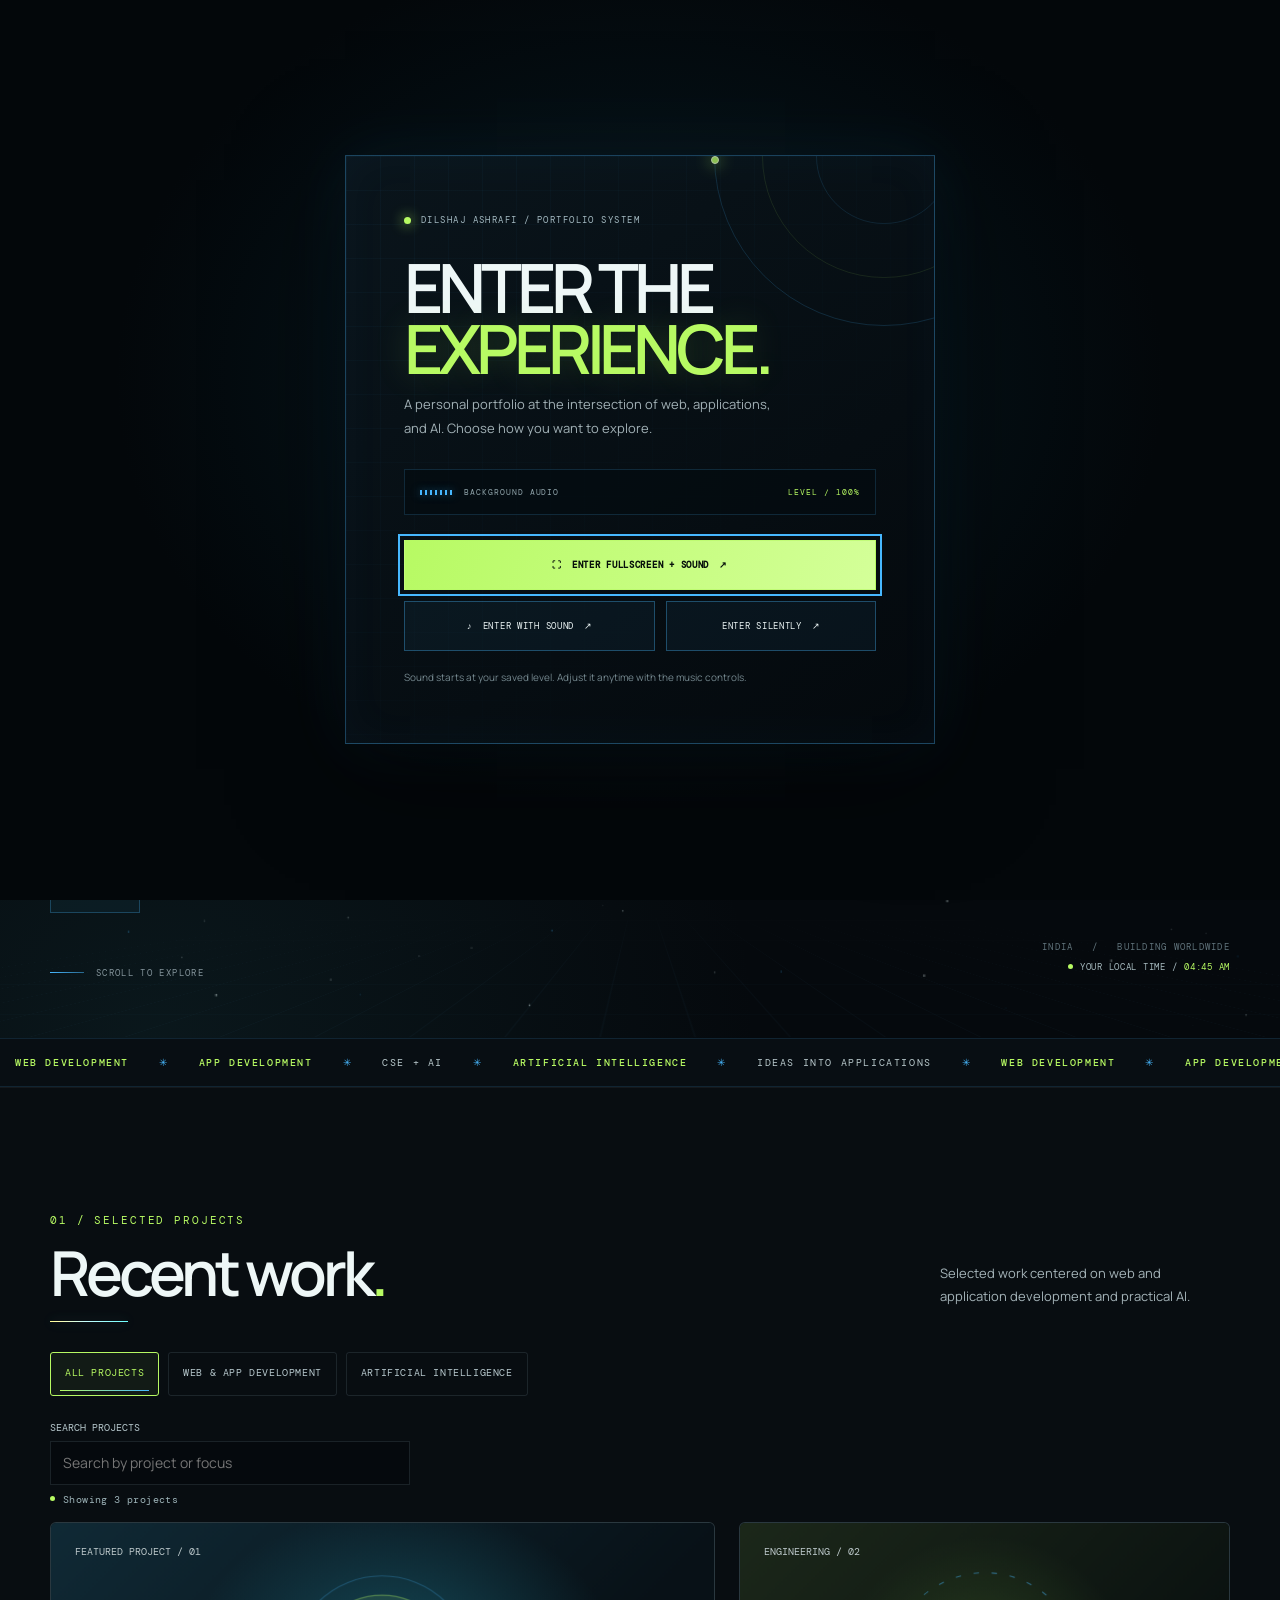
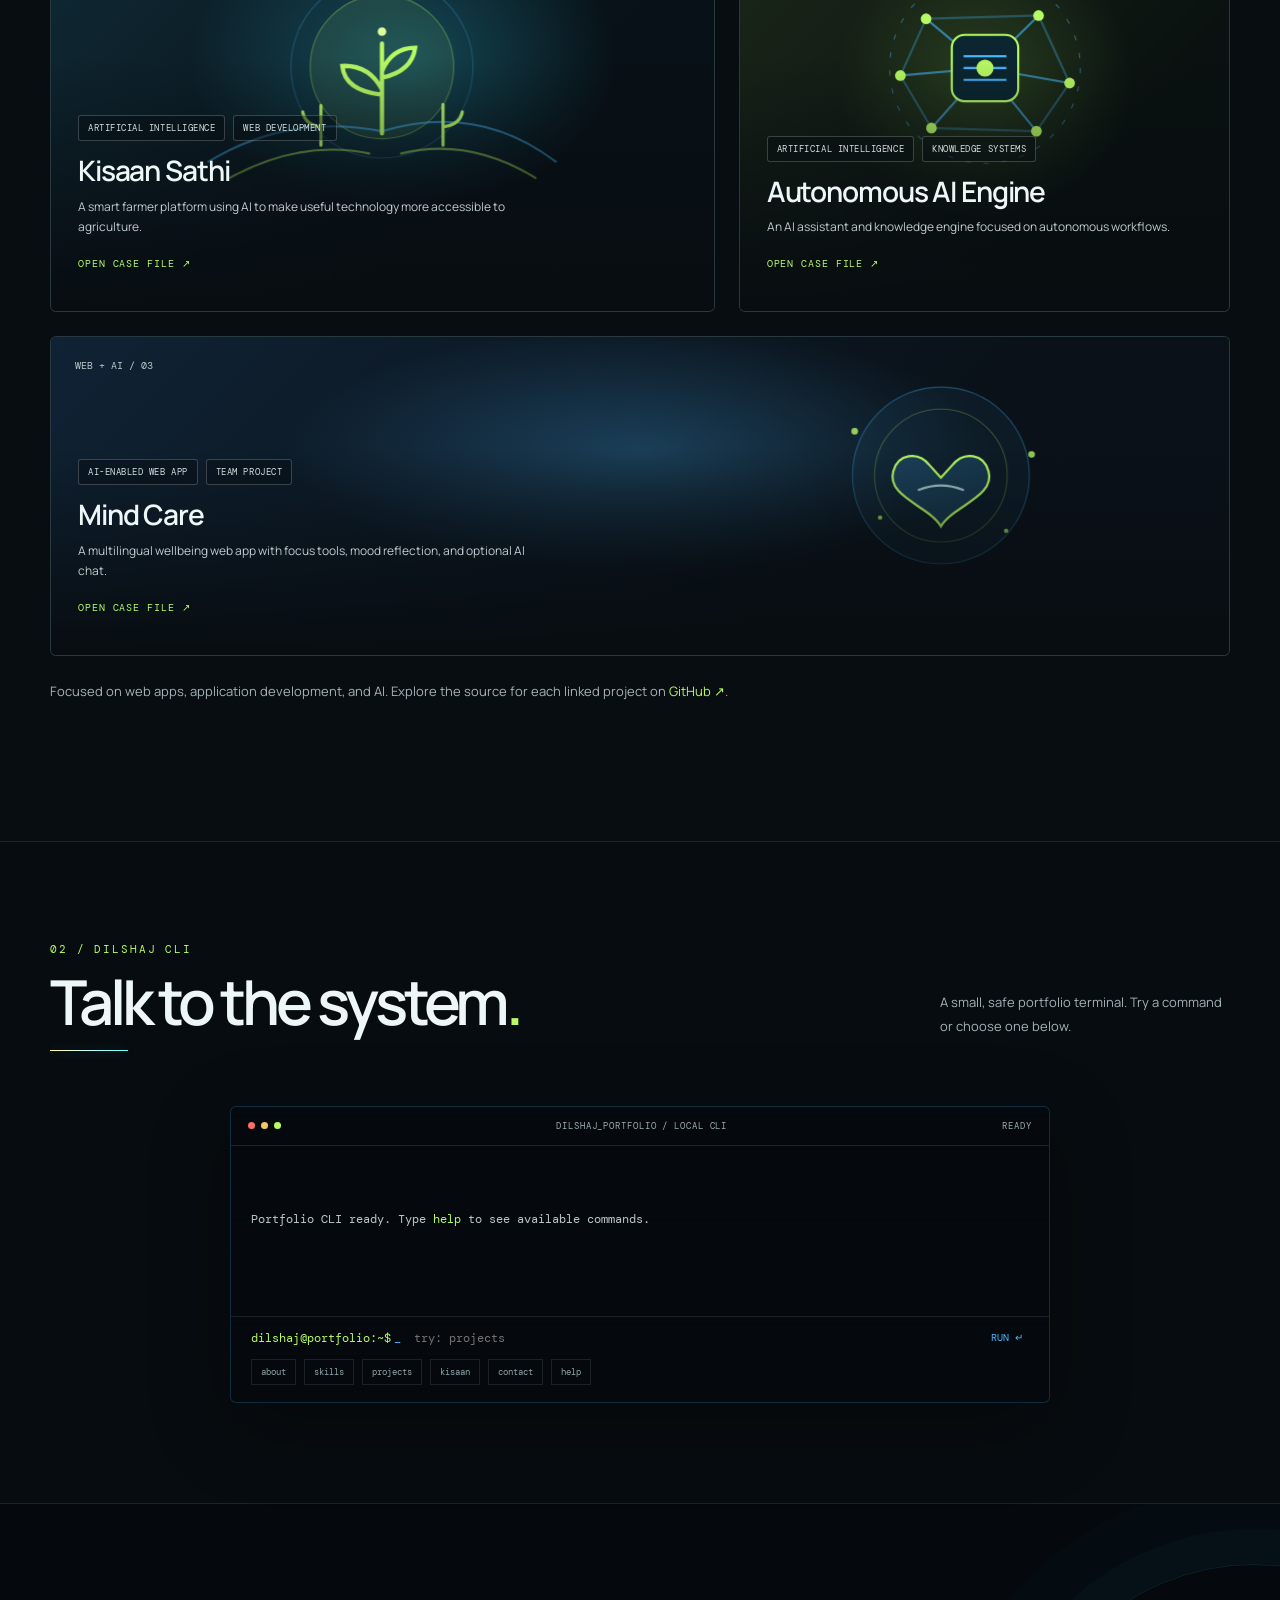
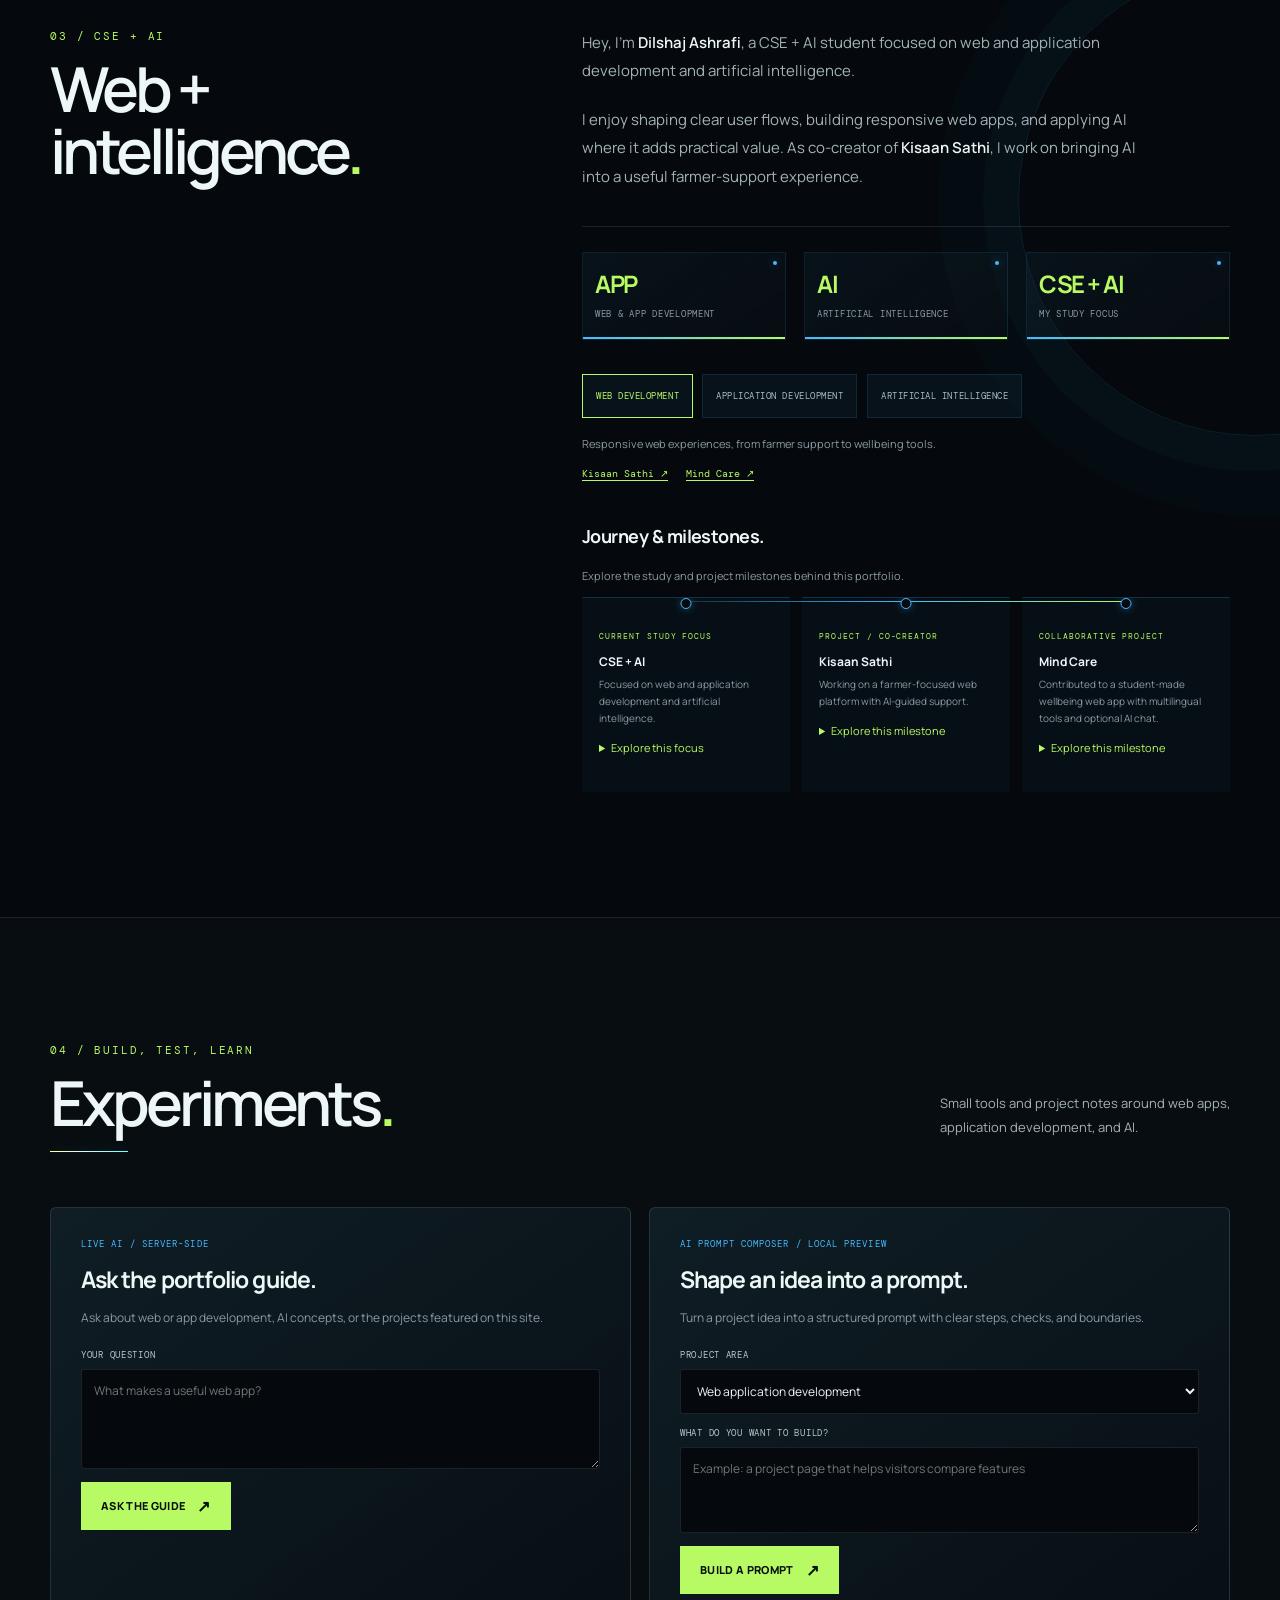
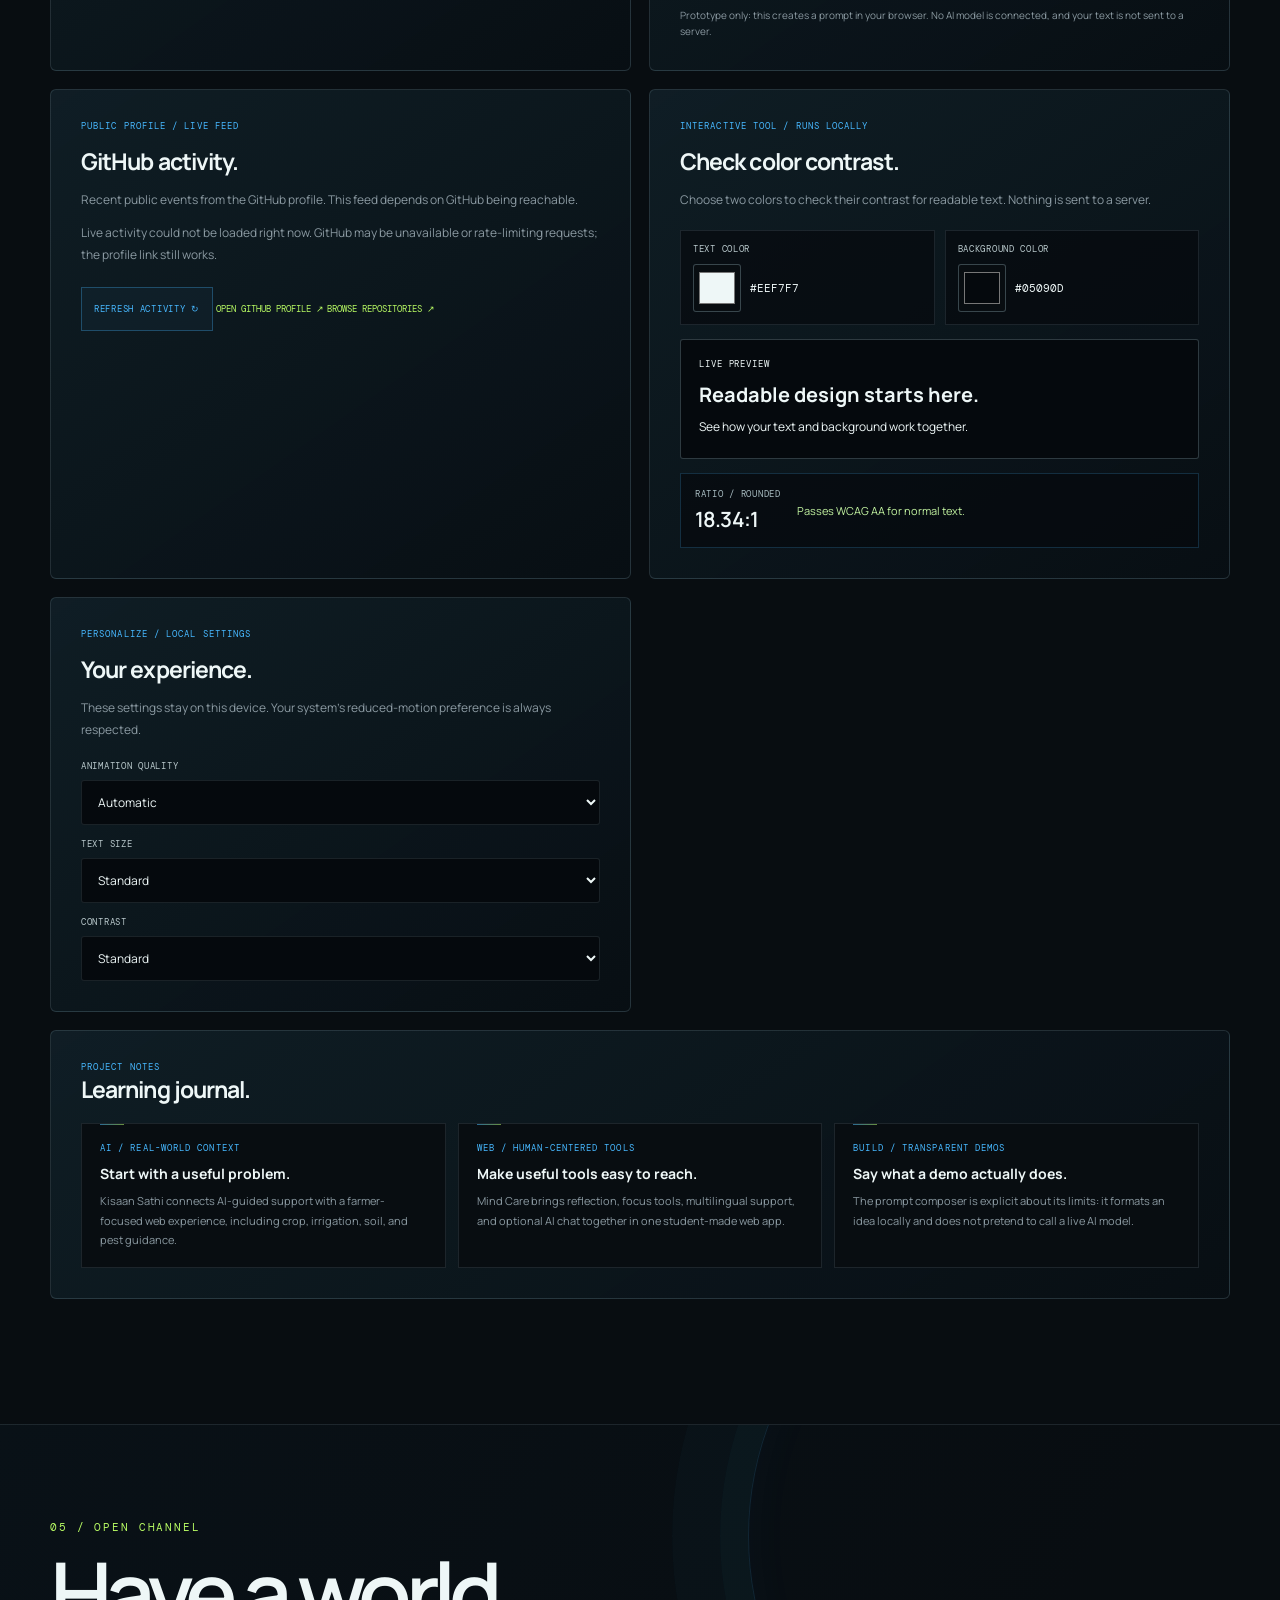
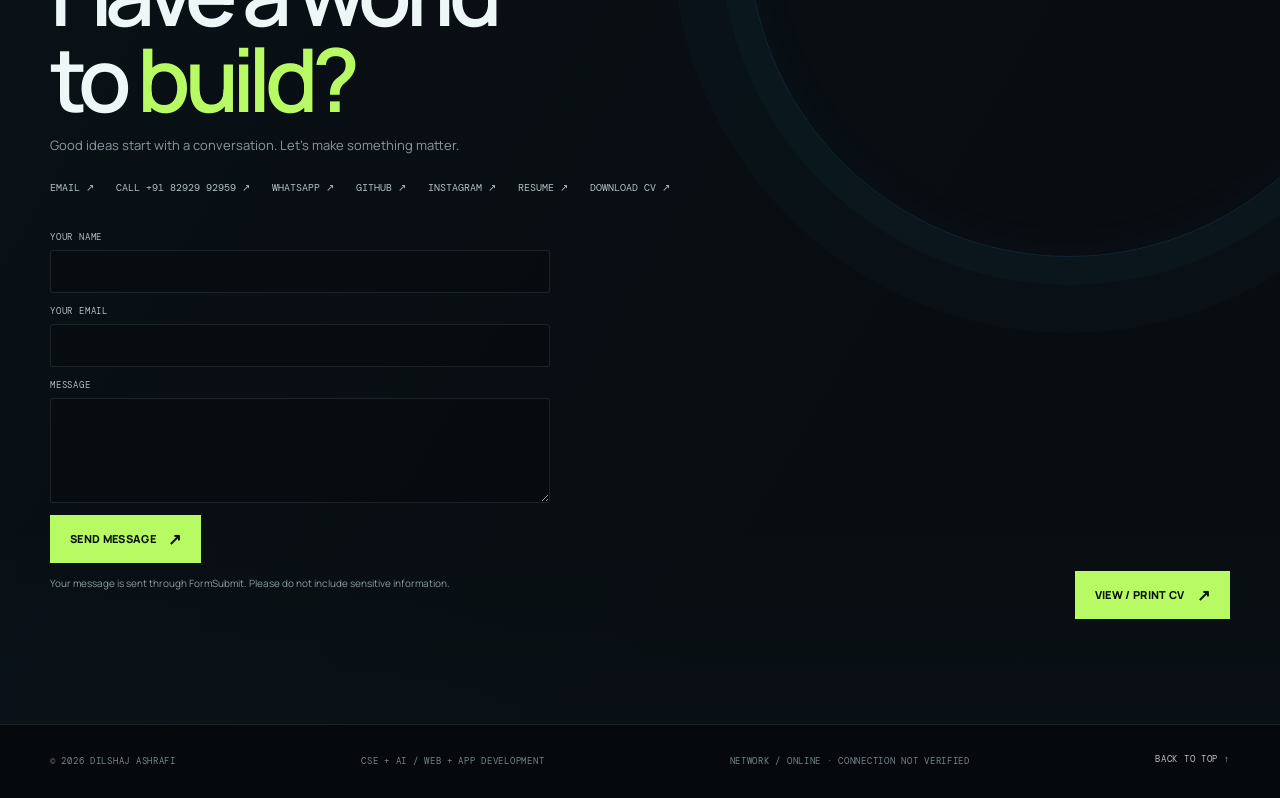
==== commit 0c6eb975: "Redesign the contrast checker Co-authored-by: Copilot <223556219+Copilot@users.noreply.github.com>" ====
--- a/index.html
+++ b/index.html
@@ -420,6 +420,21 @@
     .prompt-result { margin-top: 18px; padding: 16px; border: 1px solid rgba(71,184,255,.2); background: #05090d; }
     .prompt-result h4 { margin: 0 0 9px; color: var(--green); font: 9px var(--mono); letter-spacing: .1em; text-transform: uppercase; }
     .prompt-result pre { margin: 0; color: #c1ccce; font: 11px/1.7 var(--mono); white-space: pre-wrap; overflow-wrap: anywhere; }
+    .contrast-tool { display: grid; gap: 14px; margin-top: 20px; }
+    .contrast-colors { display: grid; grid-template-columns: repeat(2, minmax(0, 1fr)); gap: 10px; }
+    .contrast-color { display: grid; gap: 9px; min-width: 0; padding: 12px; border: 1px solid var(--line); background: rgba(5,9,13,.65); color: #b9c9cc; font: 9px var(--mono); letter-spacing: .08em; text-transform: uppercase; }
+    .contrast-color-picker { display: flex; flex-wrap: wrap; align-items: center; gap: 9px; color: var(--white); font: 11px var(--mono); letter-spacing: 0; }
+    .contrast-color input { width: 48px; height: 48px; padding: 3px; border: 1px solid rgba(167,201,213,.3); border-radius: 3px; background: #080d11; cursor: pointer; }
+    .contrast-preview { display: grid; gap: 7px; min-height: 120px; padding: 18px; border: 1px solid rgba(167,201,213,.25); border-radius: 3px; }
+    .contrast-preview span { font-size: 12px; line-height: 1.5; }
+    .contrast-preview strong { font-size: 20px; line-height: 1.25; }
+    .contrast-preview .contrast-preview-label { font: 9px var(--mono); letter-spacing: .1em; }
+    .contrast-readout { display: grid; grid-template-columns: auto 1fr; align-items: center; gap: 16px; padding: 14px; border: 1px solid rgba(71,184,255,.2); background: rgba(5,9,13,.65); }
+    .contrast-ratio { display: grid; gap: 5px; color: #a7bbc0; font: 9px var(--mono); letter-spacing: .08em; }
+    .contrast-ratio strong { color: var(--white); font: 600 21px var(--sans); letter-spacing: -.04em; }
+    .contrast-readout p { margin: 0; color: #c1ccce; font-size: 11px; line-height: 1.6; }
+    .contrast-readout[data-grade="pass"] p { color: #c3f4a1; }
+    .contrast-readout[data-grade="large"] p, .contrast-readout[data-grade="fail"] p { color: #ffd59b; }
     .activity-list { display: grid; gap: 0; margin: 18px 0 0; padding: 0; list-style: none; }
     .activity-list li { position: relative; padding: 13px 0 13px 13px; border-top: 1px solid var(--line); }
     .activity-list li::before { position: absolute; top: 50%; left: 0; width: 4px; height: 4px; border-radius: 50%; content: ""; background: var(--blue); box-shadow: 0 0 8px rgba(71,184,255,.35); transform: translateY(-50%) scale(.8); transition: background .2s ease, box-shadow .2s ease, transform .2s ease; }
@@ -1262,10 +1277,24 @@
             <div class="lab-kicker">INTERACTIVE TOOL / RUNS LOCALLY</div>
             <h3 id="contrast-check-title">Check color contrast.</h3>
             <p>Choose two colors to check their contrast for readable text. Nothing is sent to a server.</p>
-            <div class="prompt-form">
-              <label for="contrast-foreground">Text color <input id="contrast-foreground" type="color" value="#eef7f7"></label>
-              <label for="contrast-background">Background color <input id="contrast-background" type="color" value="#05090d"></label>
-              <p id="contrast-result" role="status" aria-live="polite"></p>
+            <div class="contrast-tool">
+              <div class="contrast-colors">
+                <label class="contrast-color" for="contrast-foreground">Text color
+                  <span class="contrast-color-picker"><input id="contrast-foreground" type="color" value="#eef7f7"><span id="contrast-foreground-value">#EEF7F7</span></span>
+                </label>
+                <label class="contrast-color" for="contrast-background">Background color
+                  <span class="contrast-color-picker"><input id="contrast-background" type="color" value="#05090d"><span id="contrast-background-value">#05090D</span></span>
+                </label>
+              </div>
+              <div class="contrast-preview" id="contrast-preview" style="color:#eef7f7;background-color:#05090d">
+                <span class="contrast-preview-label">LIVE PREVIEW</span>
+                <strong>Readable design starts here.</strong>
+                <span>See how your text and background work together.</span>
+              </div>
+              <div class="contrast-readout" id="contrast-readout" role="status" aria-live="polite" aria-atomic="true">
+                <div class="contrast-ratio">RATIO / ROUNDED <strong id="contrast-ratio"></strong></div>
+                <p id="contrast-result"></p>
+              </div>
             </div>
           </article>
 
@@ -2188,6 +2217,11 @@
 
     const contrastForeground = document.querySelector("#contrast-foreground");
     const contrastBackground = document.querySelector("#contrast-background");
+    const contrastForegroundValue = document.querySelector("#contrast-foreground-value");
+    const contrastBackgroundValue = document.querySelector("#contrast-background-value");
+    const contrastPreview = document.querySelector("#contrast-preview");
+    const contrastReadout = document.querySelector("#contrast-readout");
+    const contrastRatio = document.querySelector("#contrast-ratio");
     const contrastResult = document.querySelector("#contrast-result");
     function colorLuminance(color) {
       const channels = [1, 3, 5].map((index) => {
@@ -2202,7 +2236,13 @@
       const ratio = (Math.max(first, second) + .05) / (Math.min(first, second) + .05);
       const result = ratio >= 4.5 ? "Passes WCAG AA for normal text."
         : ratio >= 3 ? "Passes WCAG AA for large text only." : "Does not pass WCAG AA for text.";
-      contrastResult.textContent = `${ratio.toFixed(2)}:1 · ${result}`;
+      contrastForegroundValue.textContent = contrastForeground.value.toUpperCase();
+      contrastBackgroundValue.textContent = contrastBackground.value.toUpperCase();
+      contrastPreview.style.color = contrastForeground.value;
+      contrastPreview.style.backgroundColor = contrastBackground.value;
+      contrastReadout.dataset.grade = ratio >= 4.5 ? "pass" : ratio >= 3 ? "large" : "fail";
+      contrastRatio.textContent = `${ratio.toFixed(2)}:1`;
+      contrastResult.textContent = result;
     }
     contrastForeground.addEventListener("input", updateContrastResult);
     contrastBackground.addEventListener("input", updateContrastResult);
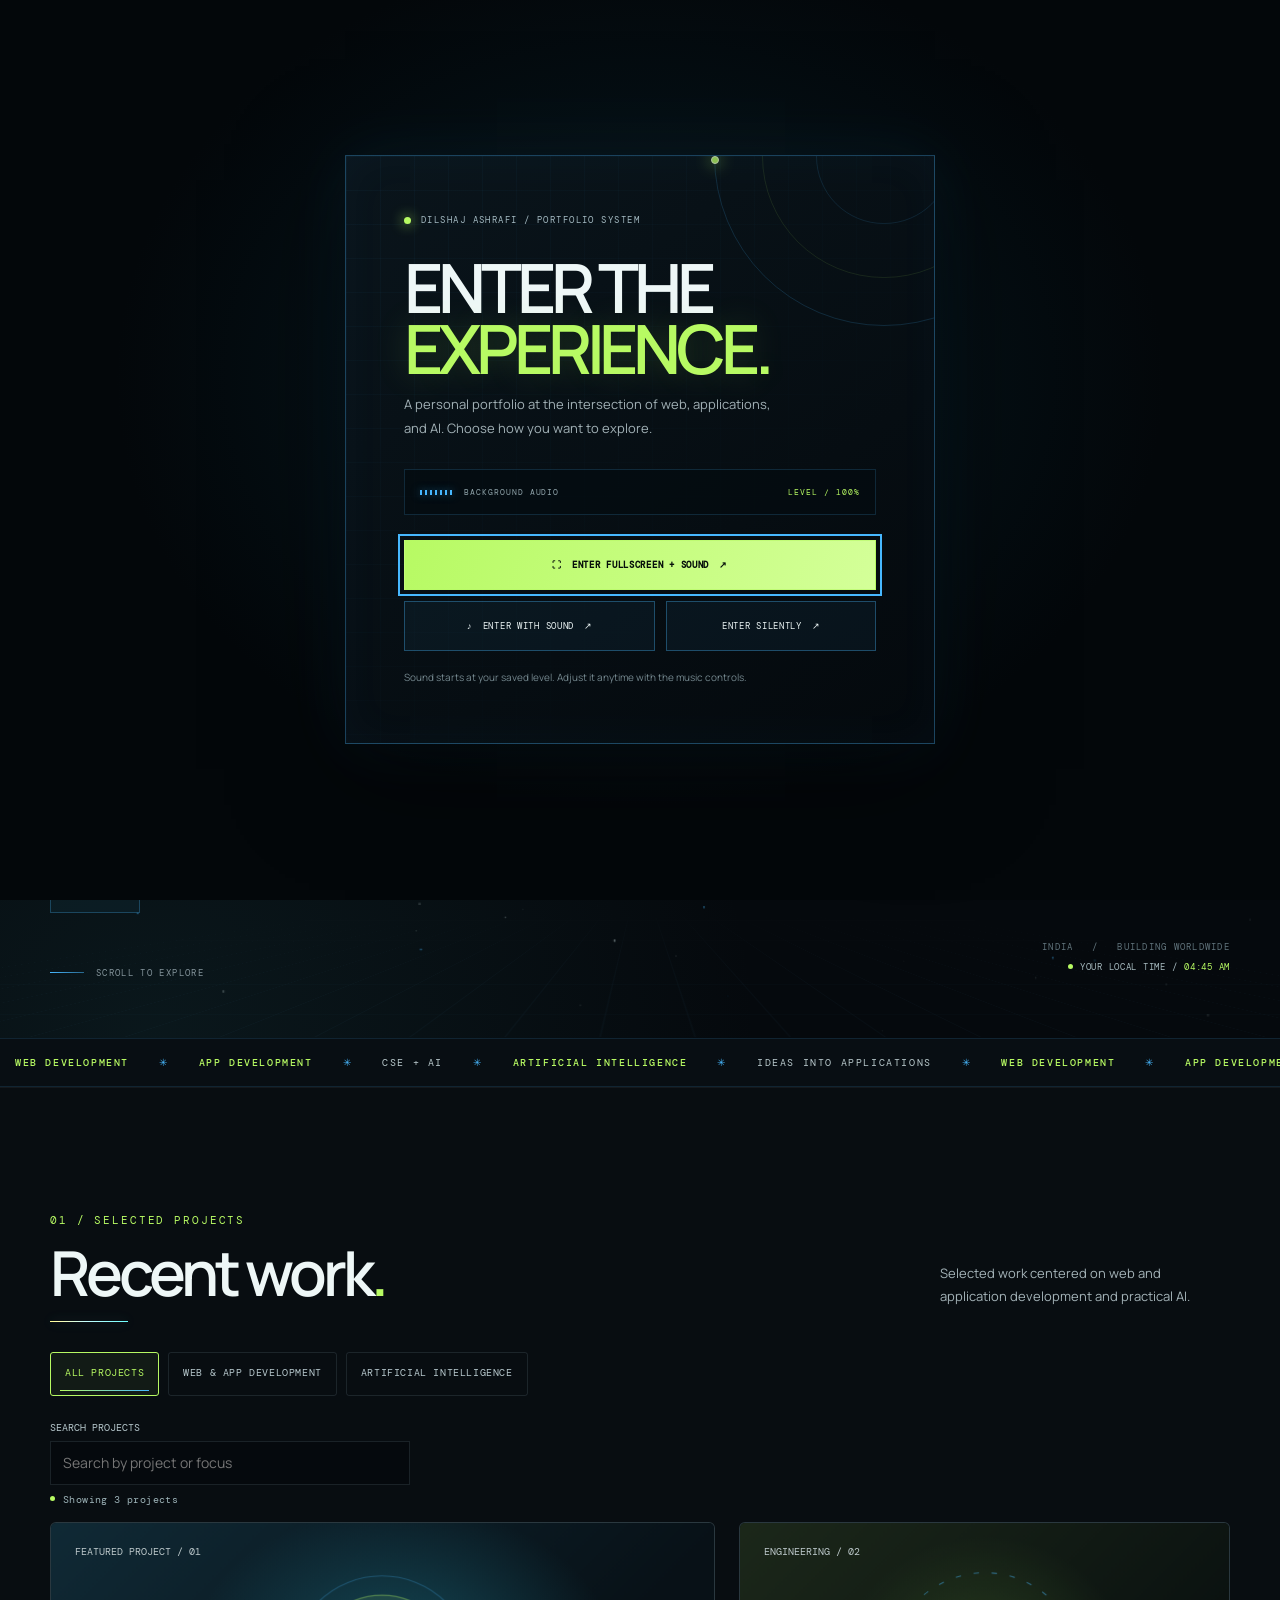
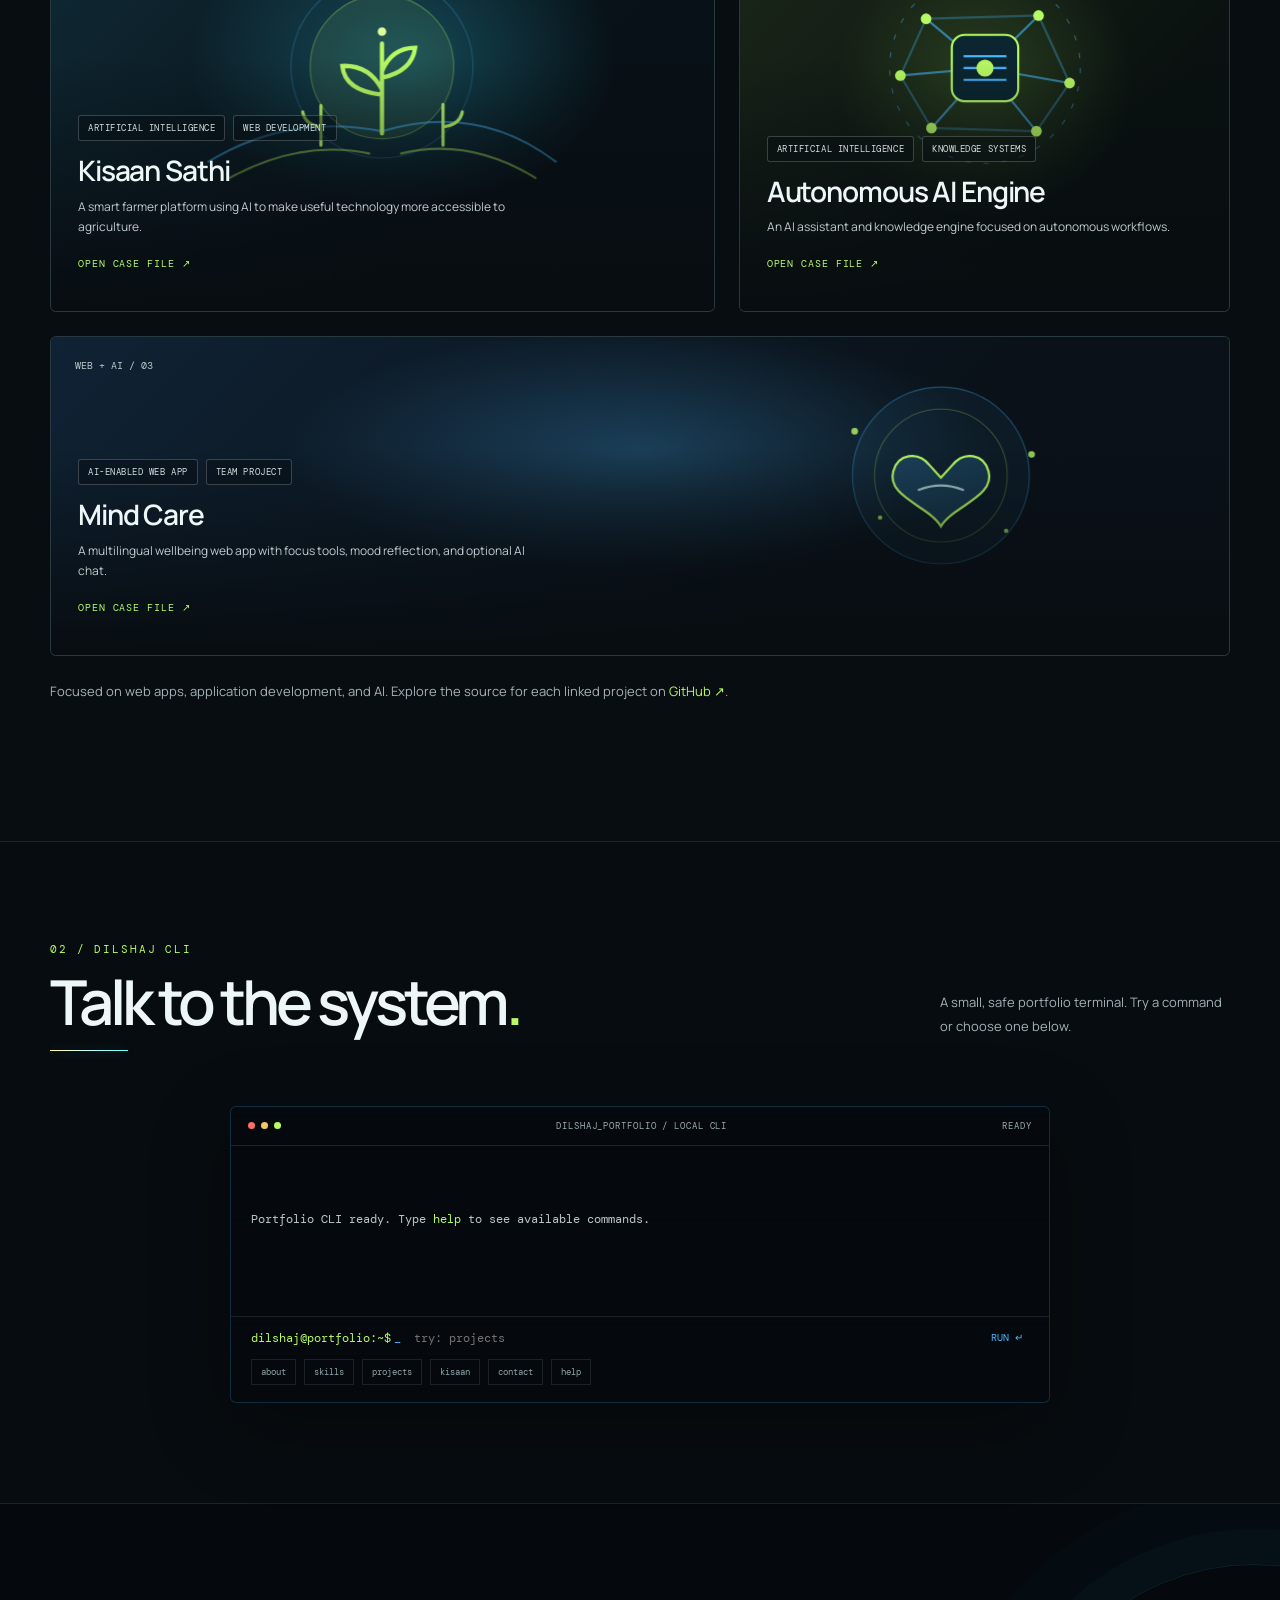
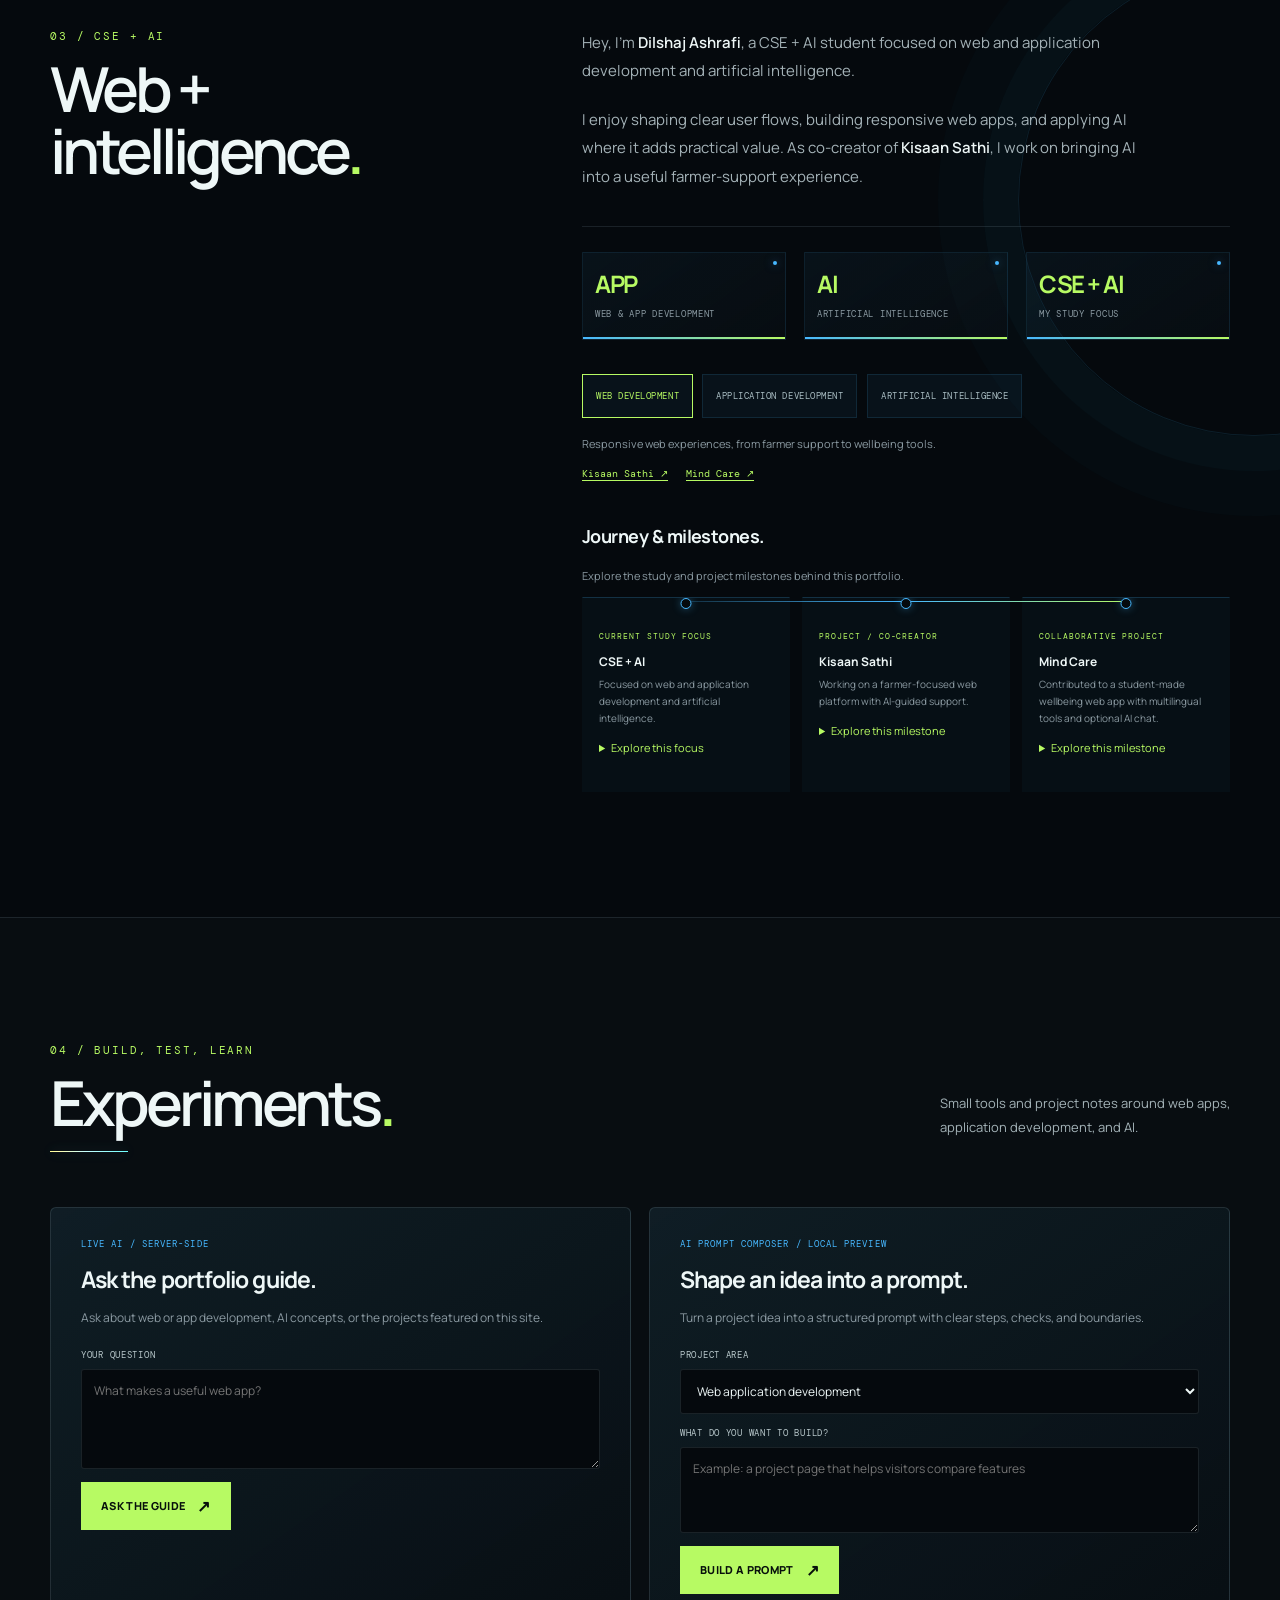
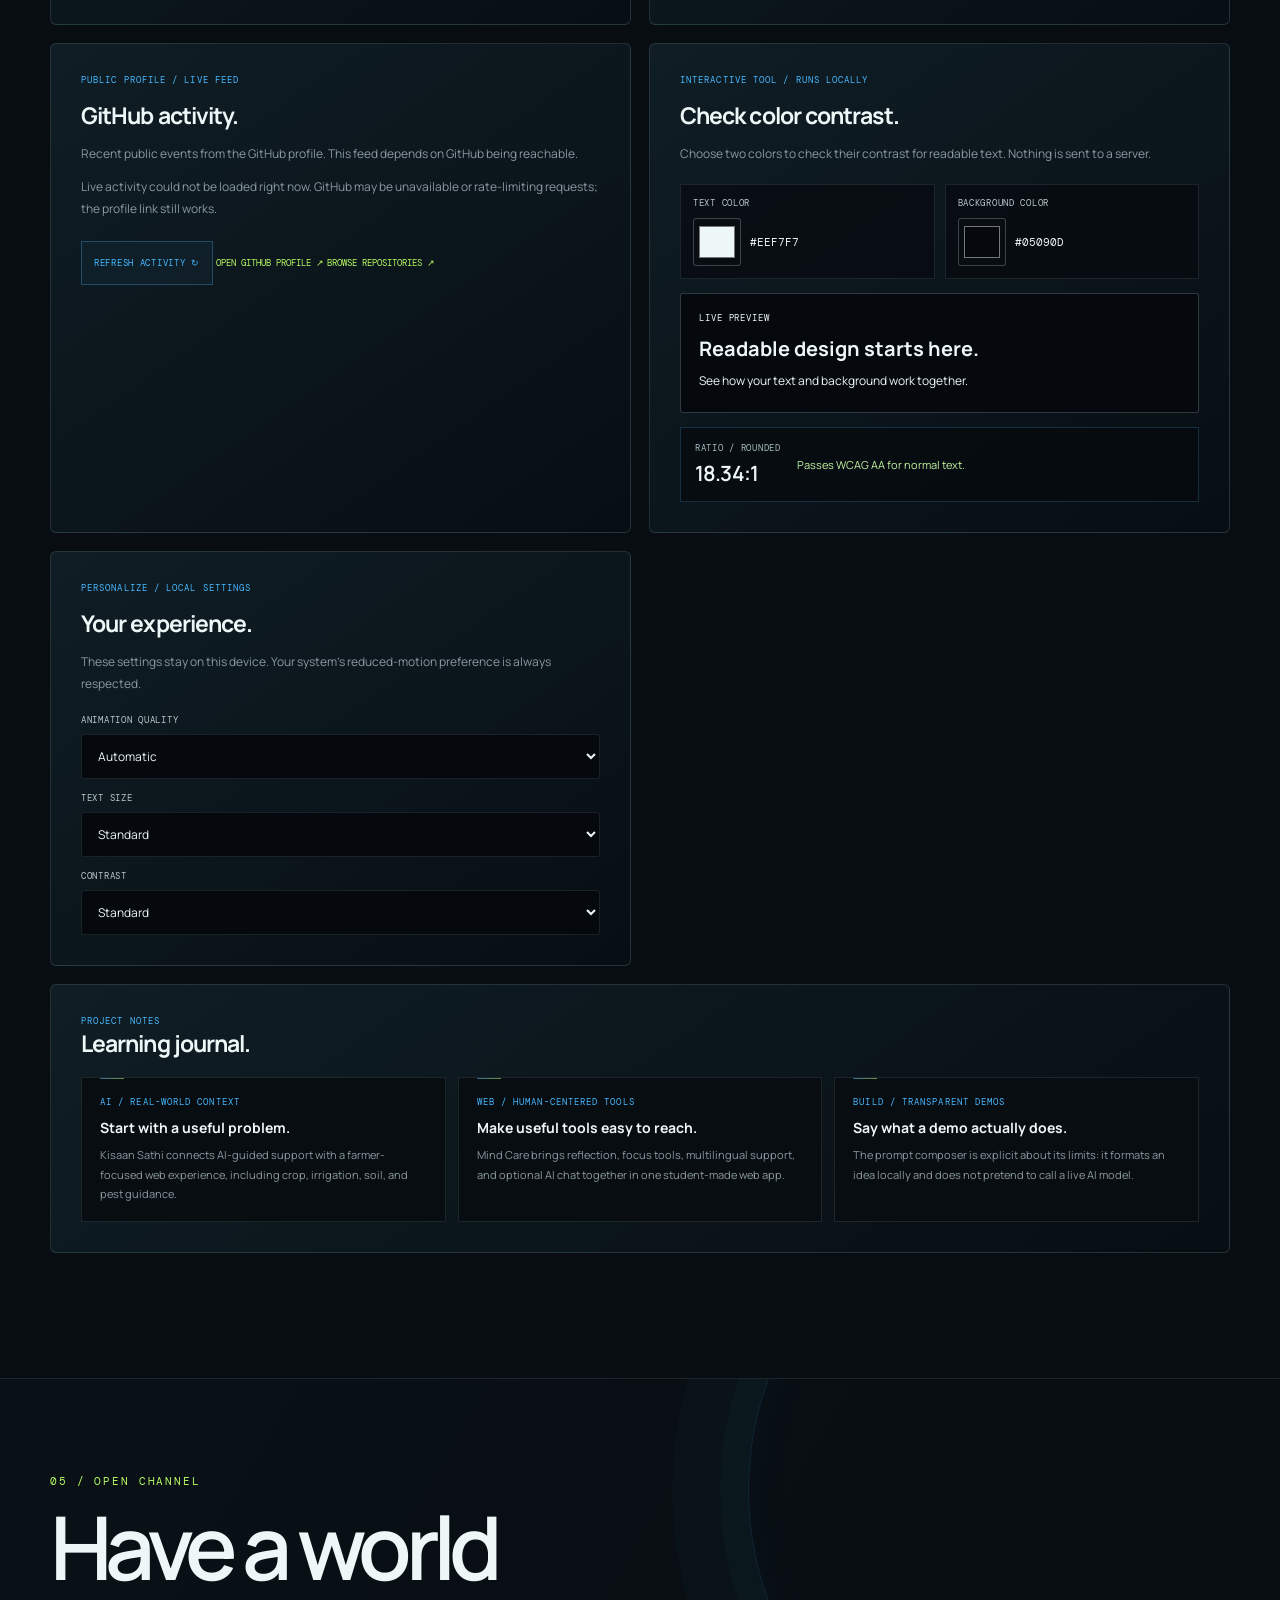
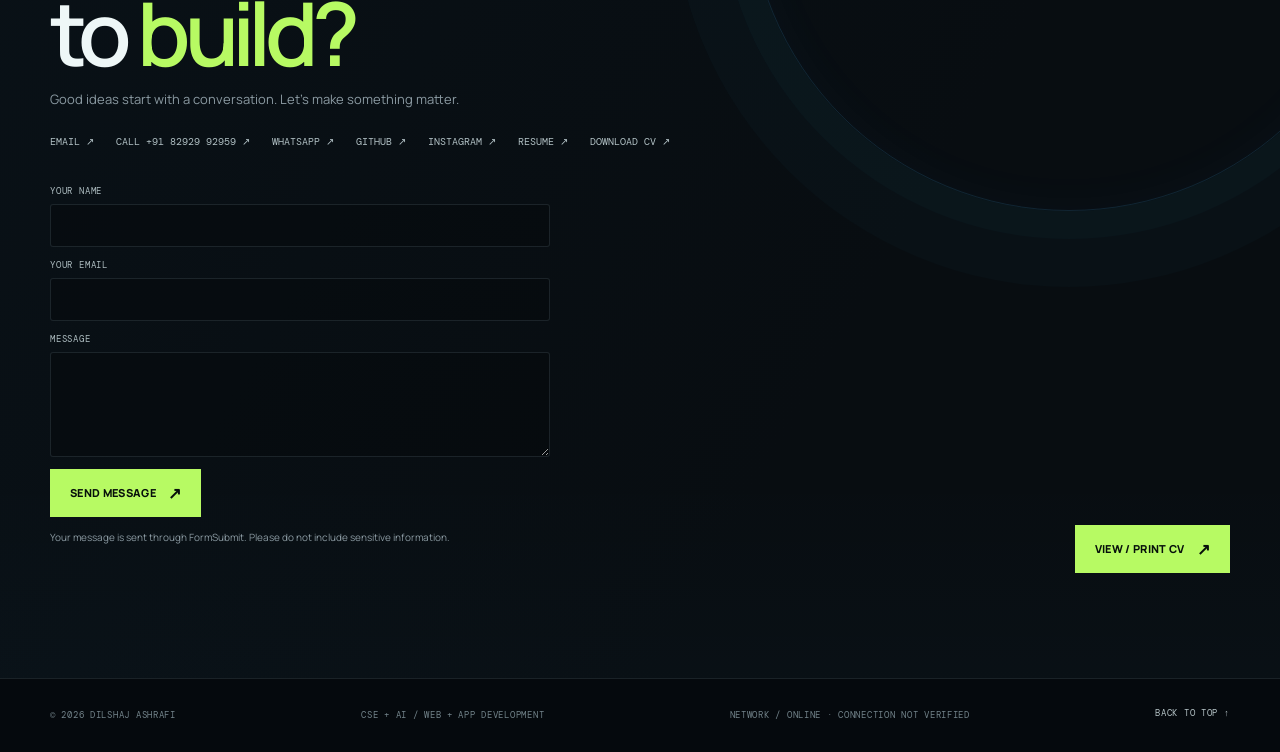
==== commit 2fbcad0c: "Remove prompt composer disclosure Co-authored-by: Copilot <223556219+Copilot@users.noreply.github.co" ====
--- a/index.html
+++ b/index.html
@@ -416,7 +416,6 @@
     .prompt-form textarea, .prompt-form select { width: 100%; padding: 12px; border: 1px solid var(--line); border-radius: 3px; background: #05090d; color: var(--white); font: 12px var(--sans); }
     .prompt-form textarea { min-height: 86px; resize: vertical; }
     .prompt-form button { justify-self: start; border: 0; cursor: pointer; }
-    .prompt-disclosure { margin: 0; color: var(--muted); font-size: 10px; line-height: 1.65; }
     .prompt-result { margin-top: 18px; padding: 16px; border: 1px solid rgba(71,184,255,.2); background: #05090d; }
     .prompt-result h4 { margin: 0 0 9px; color: var(--green); font: 9px var(--mono); letter-spacing: .1em; text-transform: uppercase; }
     .prompt-result pre { margin: 0; color: #c1ccce; font: 11px/1.7 var(--mono); white-space: pre-wrap; overflow-wrap: anywhere; }
@@ -1254,7 +1253,6 @@
                 <textarea id="prompt-goal" name="goal" maxlength="240" required placeholder="Example: a project page that helps visitors compare features"></textarea>
               </label>
               <button class="button" type="submit">BUILD A PROMPT <span class="button-arrow">↗</span></button>
-              <p class="prompt-disclosure">Prototype only: this creates a prompt in your browser. No AI model is connected, and your text is not sent to a server.</p>
             </form>
             <div class="prompt-result" id="prompt-result" hidden aria-live="polite">
               <h4>Prompt preview</h4>
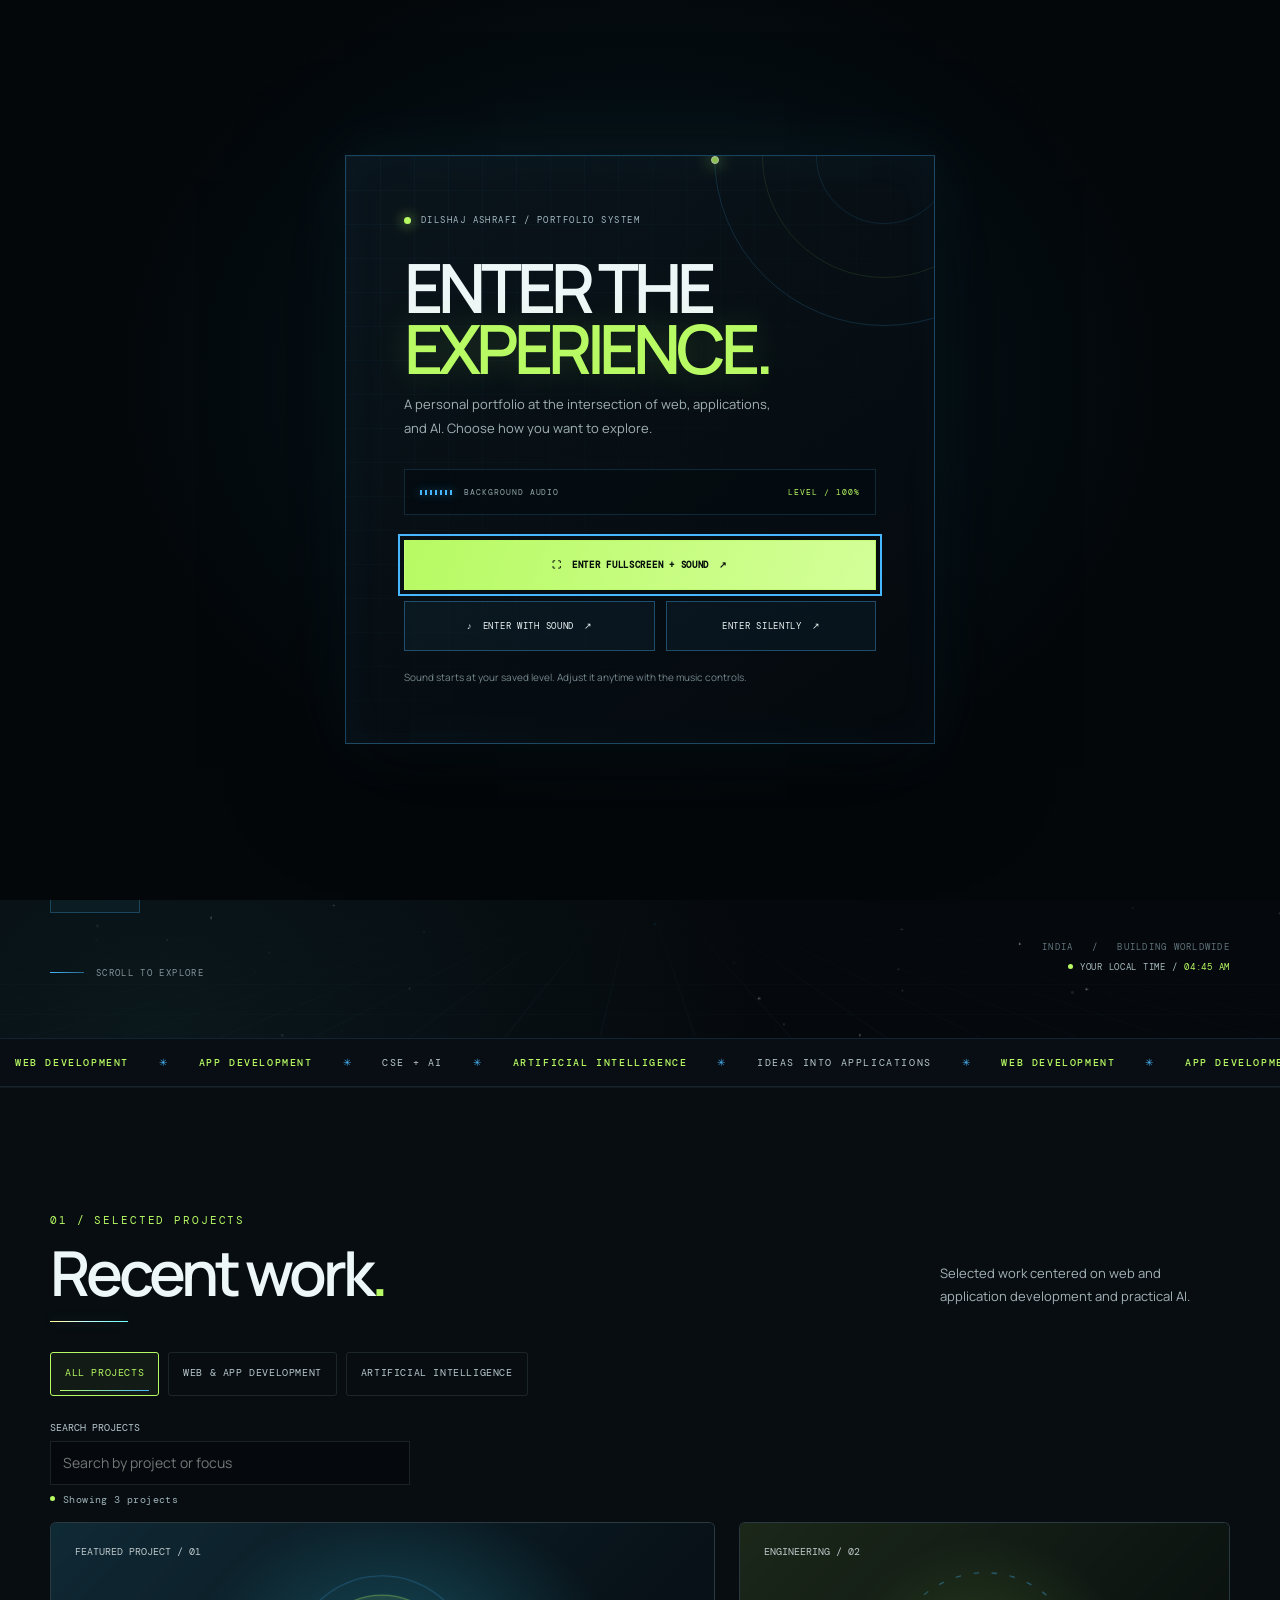
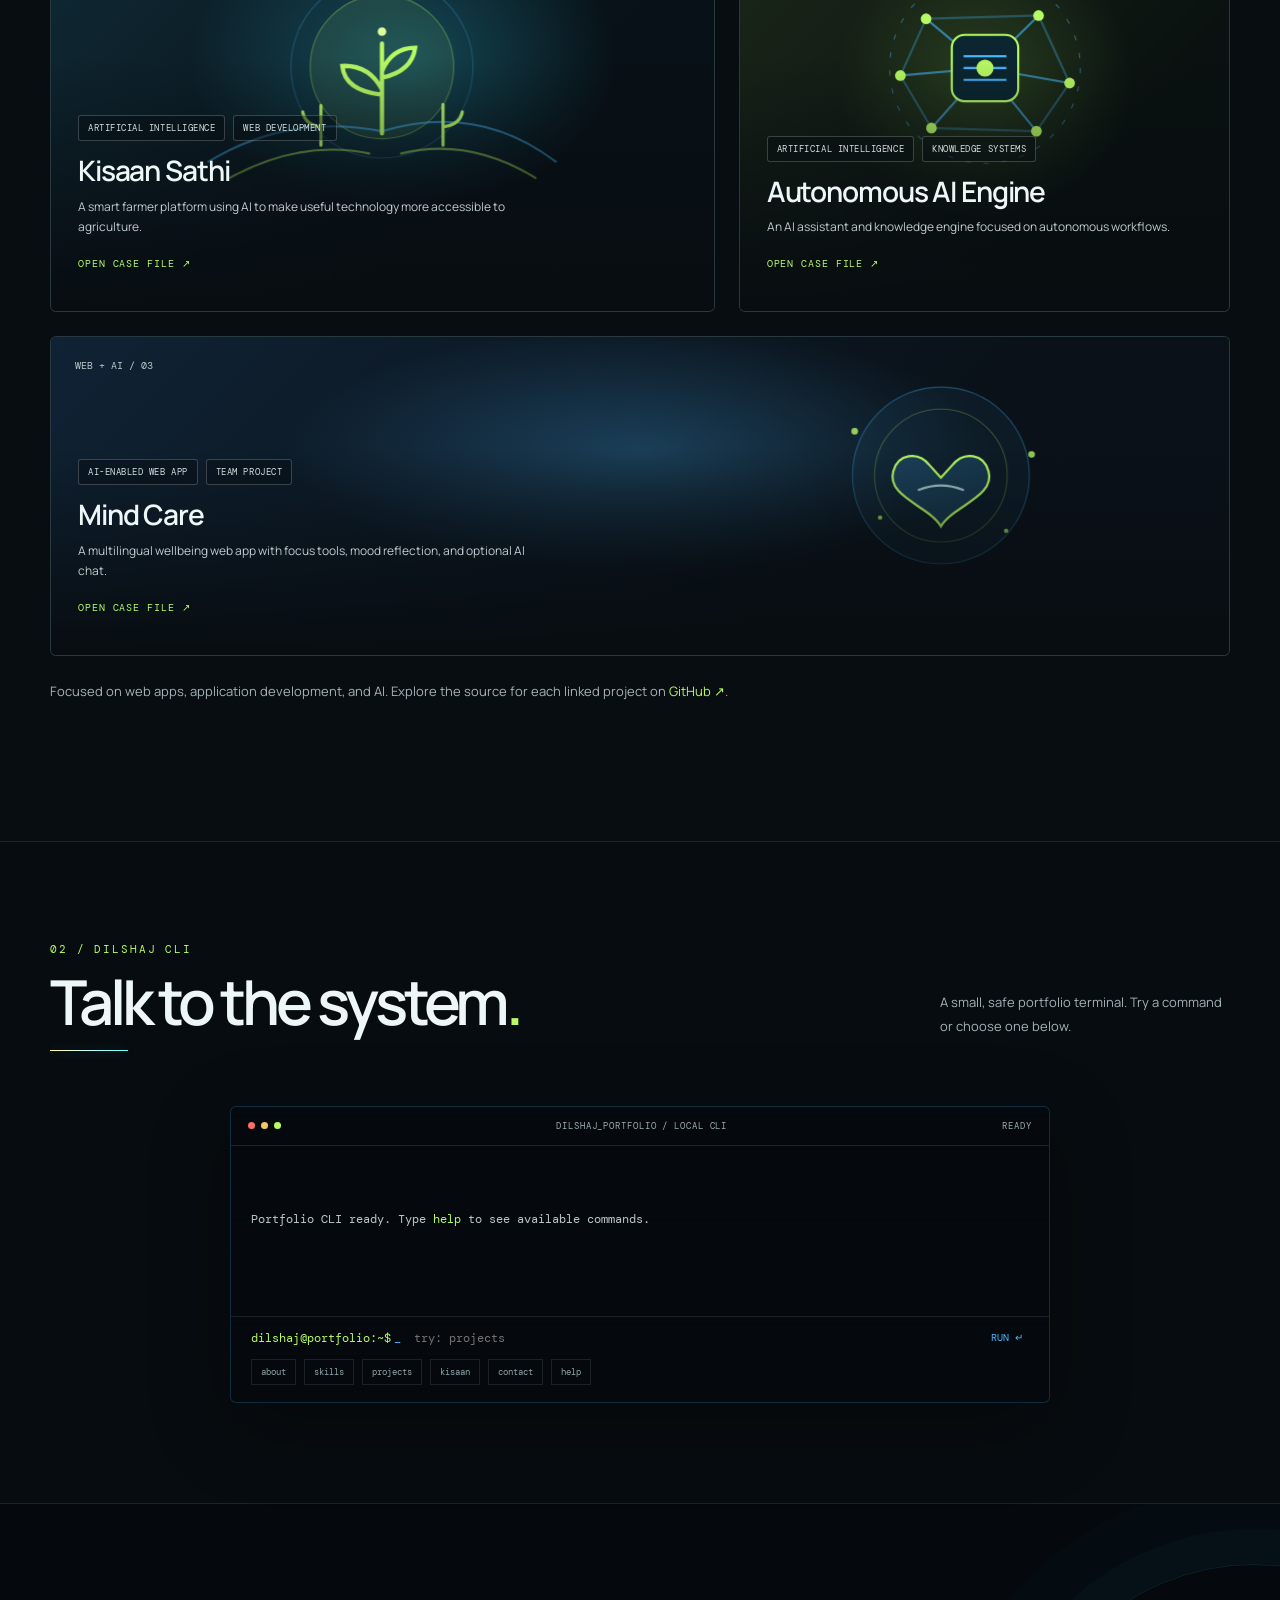
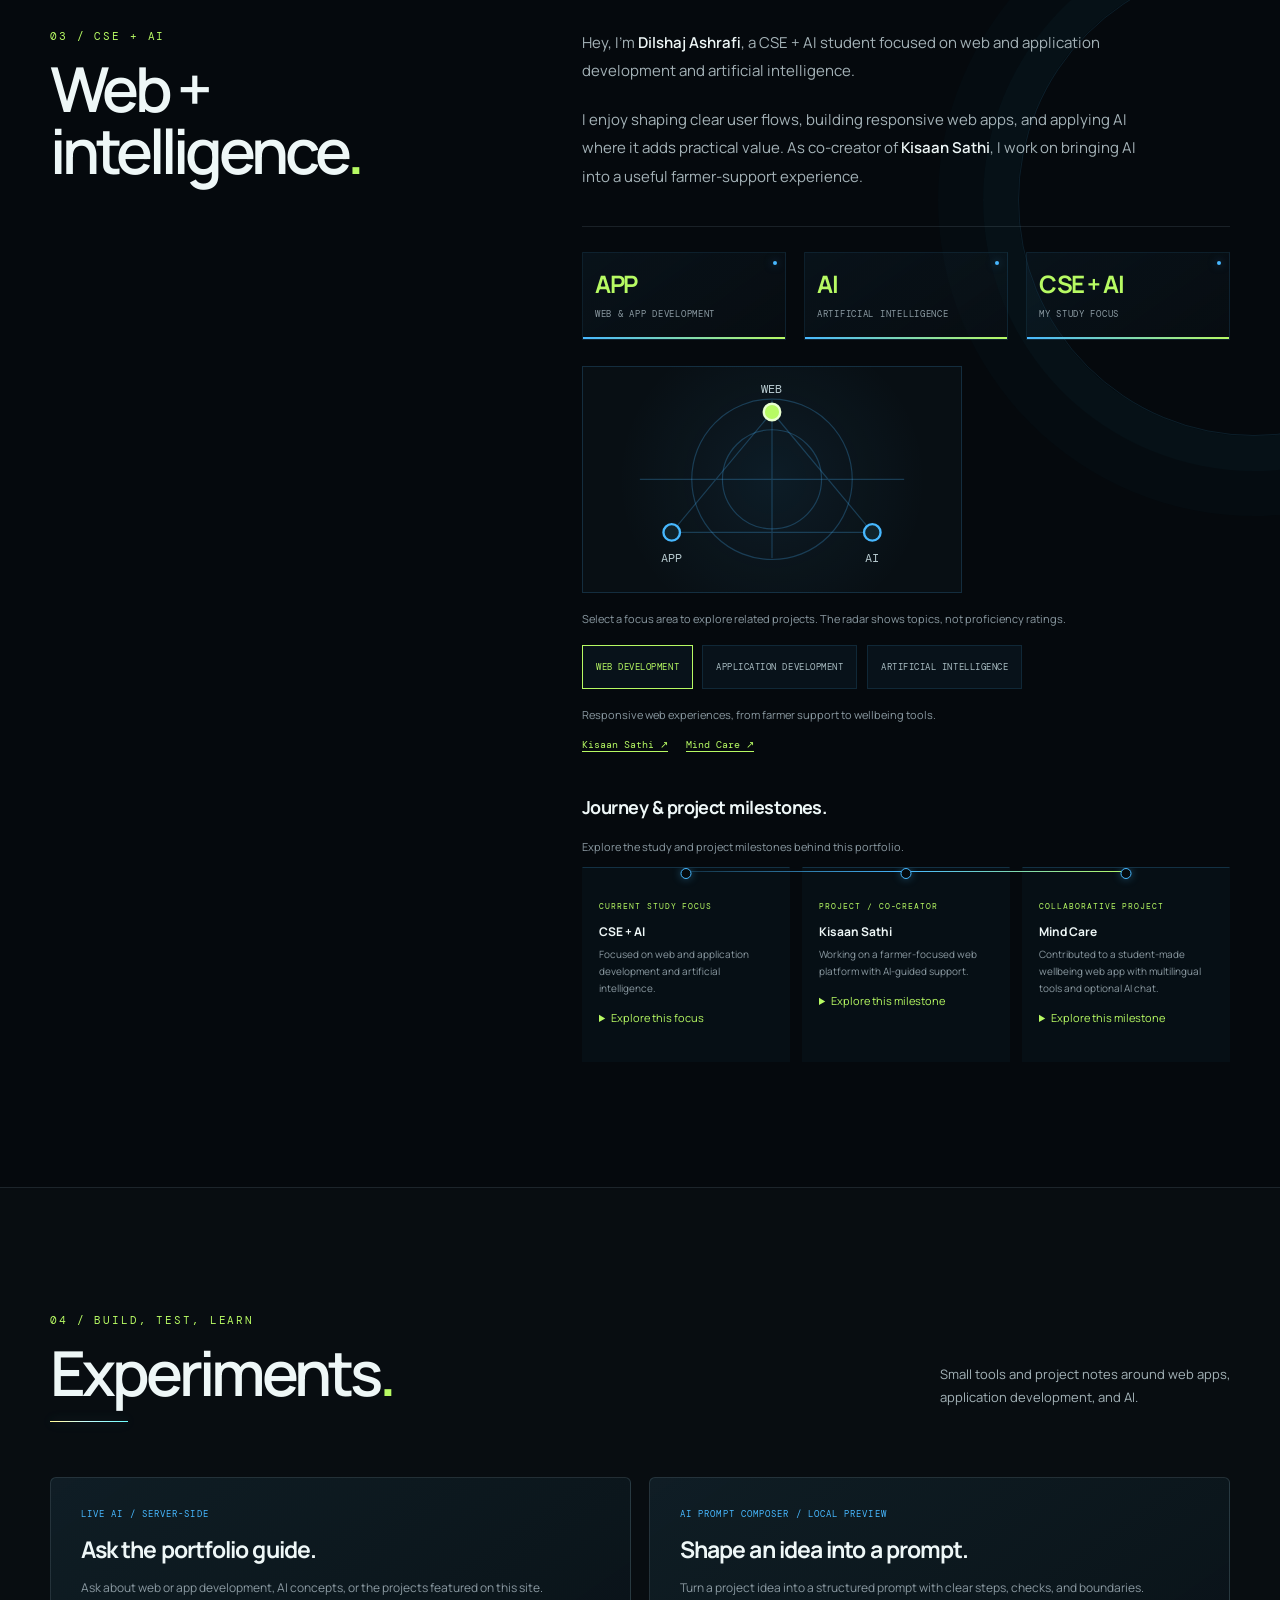
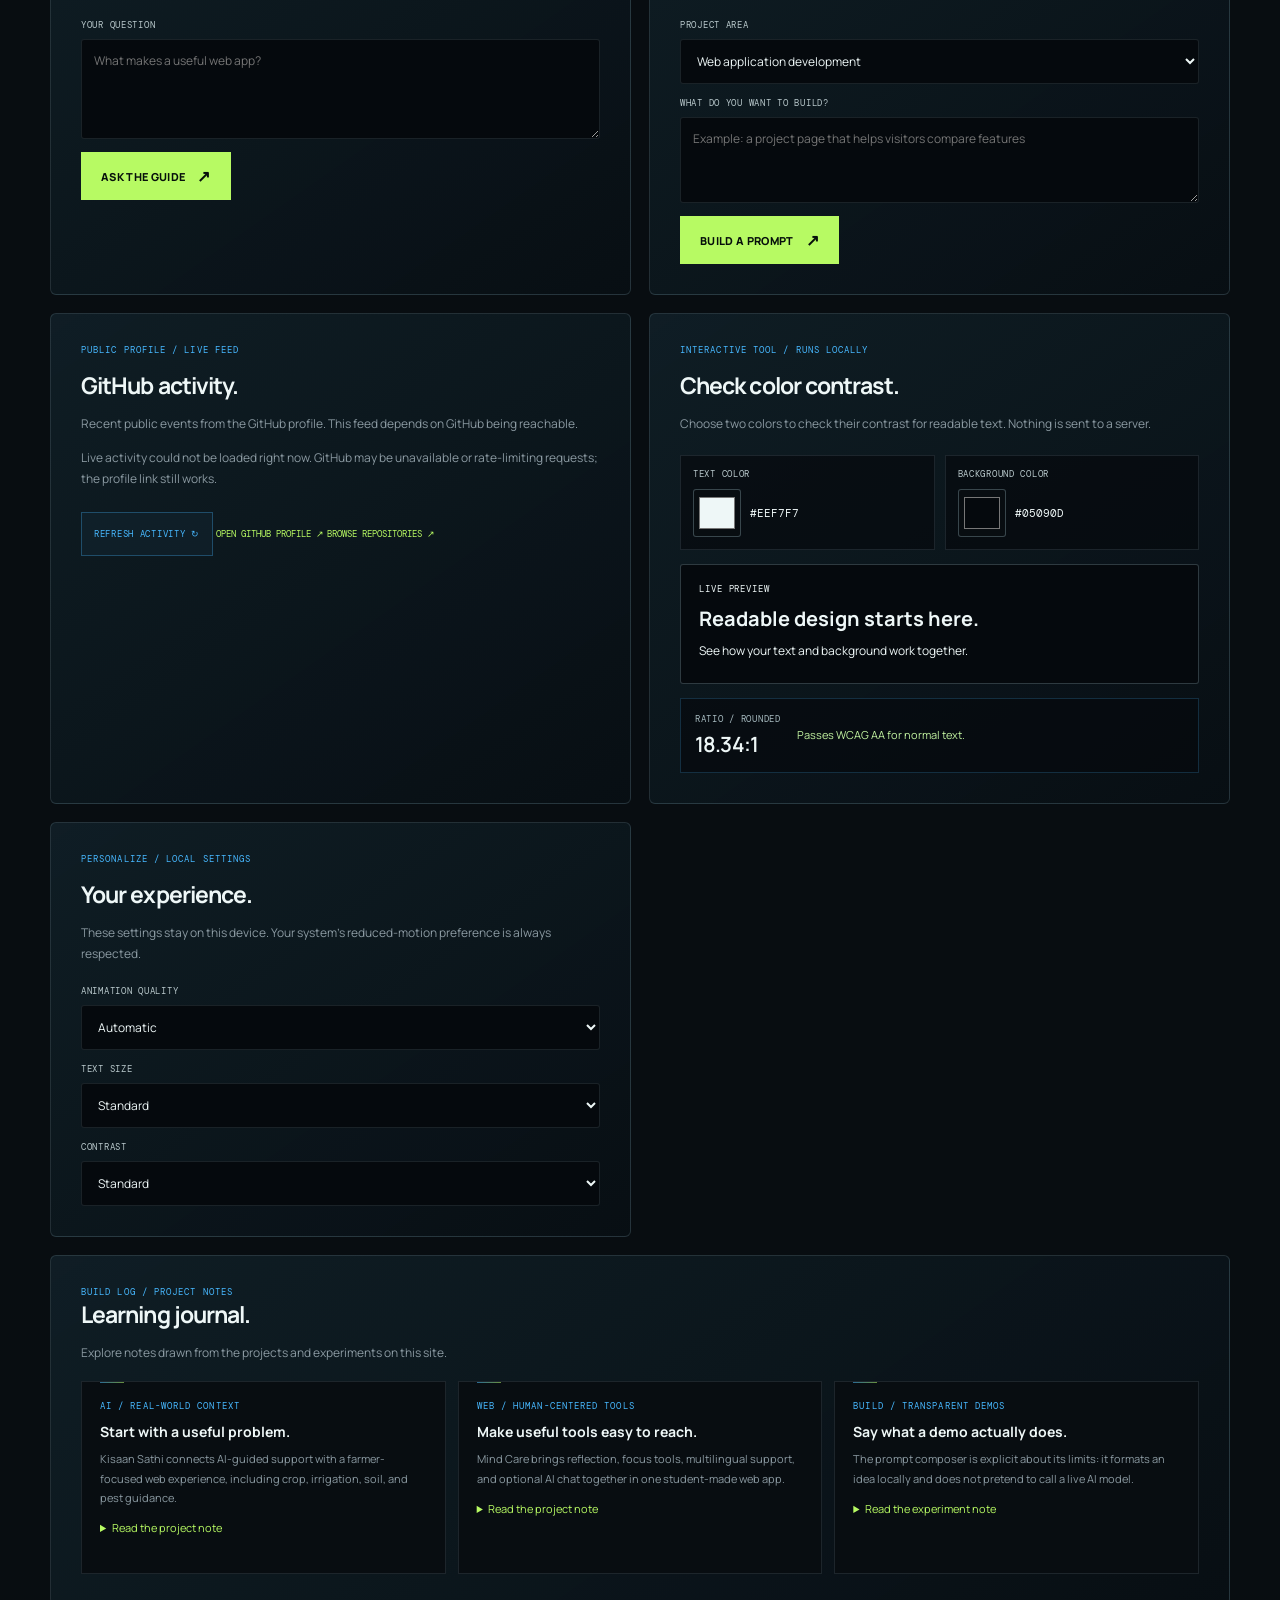
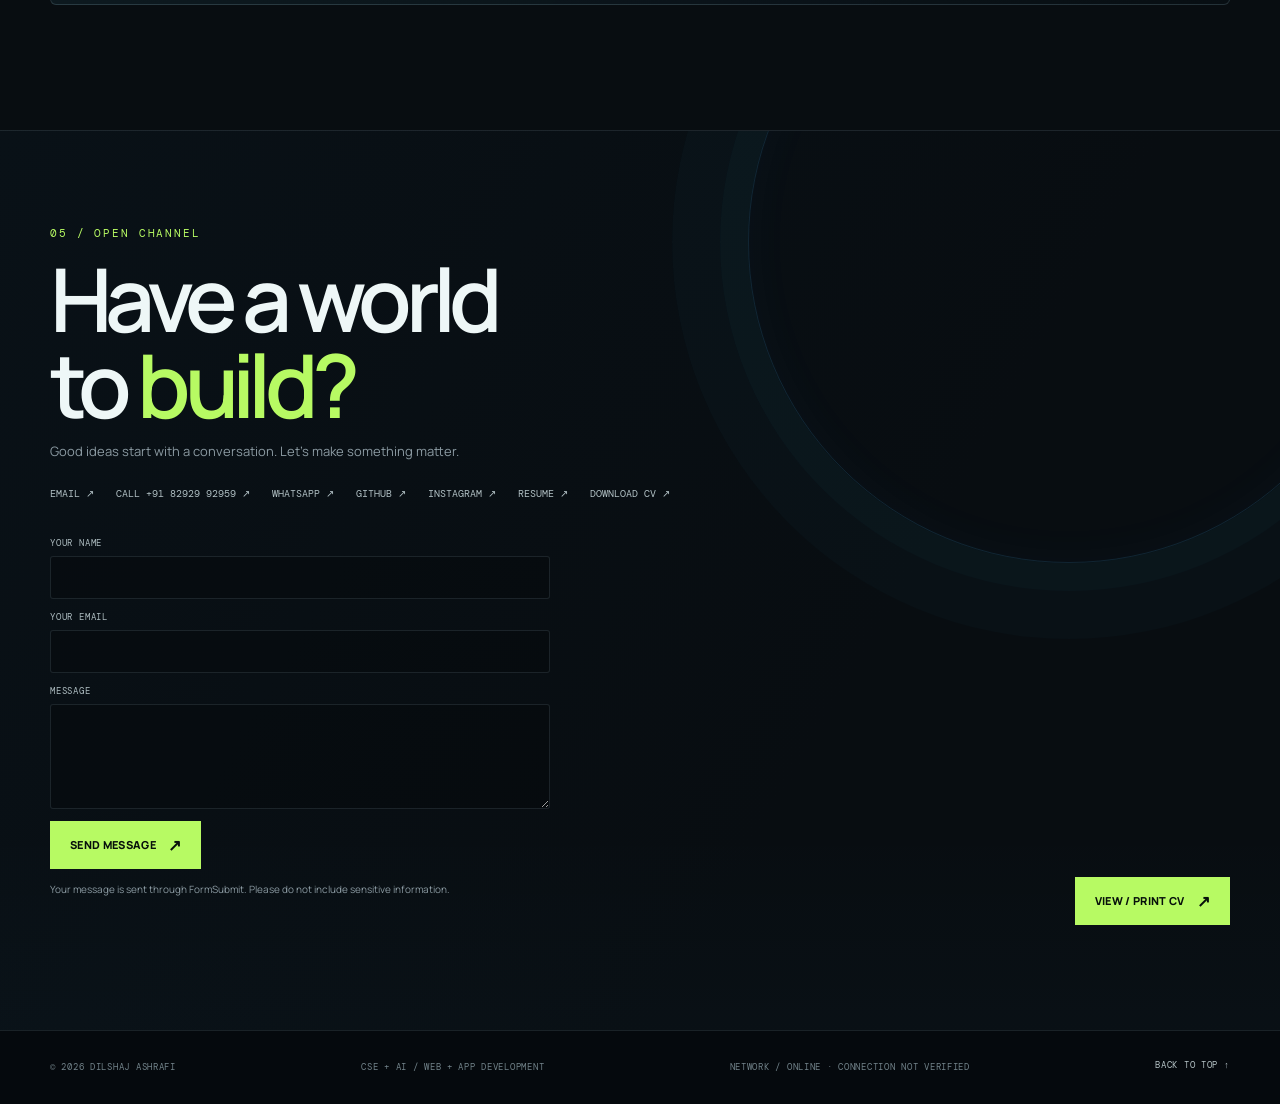
==== commit 3a2519ed: "Add guided tour and interactive project previews Co-authored-by: Copilot <223556219+Copilot@users.no" ====
--- a/index.html
+++ b/index.html
@@ -381,6 +381,12 @@
     .stat strong { display: block; color: var(--green); font-size: 24px; letter-spacing: -.06em; }
     .stat span { color: var(--muted); font: 9px var(--mono); letter-spacing: .08em; text-transform: uppercase; }
     .skill-list { margin-top: 34px; display: flex; flex-wrap: wrap; gap: 9px; }
+    .skill-radar ~ .skill-list { margin-top: 16px; }
+    .skill-radar { max-width: 380px; margin-top: 26px; padding: 12px; border: 1px solid rgba(71,184,255,.18); background: radial-gradient(circle at center,rgba(71,184,255,.08),transparent 70%),#080f14; }
+    .skill-radar svg { display: block; width: 100%; height: auto; }
+    .skill-radar .radar-node circle { fill: #10232b; stroke: #47b8ff; stroke-width: 2; transition: fill .25s ease, stroke .25s ease; }
+    .skill-radar .radar-node text { fill: #b8cbd0; font: 10px var(--mono); text-anchor: middle; }
+    .skill-radar[data-selected="web"] .radar-web circle, .skill-radar[data-selected="app"] .radar-app circle, .skill-radar[data-selected="ai"] .radar-ai circle { fill: #b7fa63; stroke: #e9ffd0; }
     .skill { position: relative; display: inline-flex; align-items: center; overflow: hidden; min-height: 44px; padding: 10px 13px; background: rgba(71,184,255,.055); border: 1px solid rgba(71,184,255,.13); color: #a9bdc3; cursor: pointer; font: 9px var(--mono); letter-spacing: .06em; transition: transform .25s ease, border-color .25s ease, box-shadow .25s ease, color .25s ease; }
     .skill[aria-pressed="true"] { border-color: var(--green); color: var(--green); }
     .skill::before { position: absolute; inset: 0; content: ""; pointer-events: none; background: linear-gradient(110deg,transparent 25%,rgba(183,250,99,.22),transparent 75%); transform: translateX(-110%) skewX(-18deg); }
@@ -461,6 +467,8 @@
     .learning-note::before { position: absolute; top: 0; left: 18px; width: 24px; height: 1px; content: ""; background: linear-gradient(90deg,var(--blue),var(--green)); opacity: .55; transition: width .3s ease, opacity .3s ease; }
     .learning-note h4 { margin: 10px 0 8px; font-size: 14px; }
     .learning-note p { margin: 0; color: var(--muted); font-size: 11px; line-height: 1.75; }
+    .learning-note details { margin-top: 12px; color: #b7c8cd; font-size: 11px; line-height: 1.7; }
+    .learning-note summary { min-height: 36px; color: var(--green); cursor: pointer; }
     .install-app { padding: 7px 10px; border: 1px solid rgba(71,184,255,.35); background: transparent; color: var(--blue); cursor: pointer; font: 9px var(--mono); letter-spacing: .08em; }
     .install-app[hidden] { display: none; }
 
@@ -486,11 +494,24 @@
     .case-preview img { display: block; width: 100%; height: auto; border: 1px solid var(--line); }
     .case-preview img[hidden] { display: none; }
     .case-preview figcaption { margin-top: 7px; color: #a4b3b8; font: 10px var(--mono); line-height: 1.5; }
+    .case-artwork { border: 1px solid var(--line); background: radial-gradient(circle,#17313b,#081117 70%); }
+    .case-artwork[hidden] { display: none; }
+    .case-artwork .project-scene { position: static; display: block; width: 100%; height: 190px; transform: none; }
+    .case-artwork .project-scene * { animation: none !important; }
+    .case-gallery-controls, .tour-actions { display: flex; flex-wrap: wrap; gap: 8px; margin-top: 12px; }
+    .case-gallery-controls[hidden] { display: none; }
+    .case-gallery-controls button, .tour-actions button, .tour-actions a { display: inline-flex; align-items: center; min-height: 44px; padding: 8px 12px; border: 1px solid rgba(71,184,255,.35); background: transparent; color: var(--blue); cursor: pointer; font: 10px var(--mono); }
+    .case-gallery-controls button[aria-pressed="true"], .tour-actions a { border-color: var(--green); color: var(--green); }
+    .case-gallery-controls button[hidden] { display: none; }
+    .tour-actions button:disabled { opacity: .45; cursor: default; }
+    .tour-count { color: var(--green); font: 10px var(--mono); letter-spacing: .1em; }
     .case-demo { margin: 20px 0; padding: 16px; border: 1px solid var(--line); background: #05090d; }
     .case-demo p { color: #b7c5c8; font-size: 12px; line-height: 1.7; }
     .case-demo button { min-height: 44px; padding: 8px 12px; border: 1px solid rgba(71,184,255,.4); background: transparent; color: var(--green); cursor: pointer; font: 10px var(--mono); }
     .case-demo iframe { display: block; width: 100%; height: min(60vh, 500px); margin-top: 14px; border: 1px solid var(--line); background: #fff; }
     .case-demo[hidden] { display: none; }
+    .focus-demo-time { display: block; margin: 12px 0; color: var(--white); font: 600 32px var(--mono); }
+    .focus-demo-status { min-height: 1.7em; }
 
     .command-palette { width: min(590px, calc(100% - 28px)); max-height: min(78svh, 650px); padding: 0; overflow: hidden; border: 1px solid rgba(71,184,255,.38); background: linear-gradient(145deg,#0c171e,#05090d 76%); color: var(--white); box-shadow: 0 30px 110px rgba(0,0,0,.72),0 0 55px rgba(71,184,255,.08); }
     .command-palette::backdrop { background: rgba(0,5,9,.78); backdrop-filter: blur(10px); }
@@ -938,6 +959,7 @@
             <div class="hero-actions">
               <a class="button" href="#work">EXPLORE MY WORK <span class="button-arrow">↘</span></a>
               <a class="text-link" href="#about">MORE ABOUT ME</a>
+              <button class="immersive-toggle" id="tour-trigger" type="button" aria-haspopup="dialog" aria-controls="tour-dialog">TAKE A GUIDED TOUR</button>
               <button class="immersive-toggle" id="fullscreen-toggle" type="button" aria-label="Enter fullscreen mode" aria-pressed="false">
                 <span id="fullscreen-label">ENTER FULLSCREEN</span>
               </button>
@@ -973,6 +995,23 @@
       </div>
     </section>
 
+    <dialog class="case-dialog" id="tour-dialog" aria-labelledby="tour-title" aria-describedby="tour-description">
+      <div class="case-dialog-inner">
+        <button class="case-dialog-close" id="tour-close" type="button" aria-label="Close guided tour">×</button>
+        <div class="eyebrow">PORTFOLIO / GUIDED TOUR</div>
+        <div aria-live="polite" aria-atomic="true">
+          <div class="tour-count" id="tour-count"></div>
+          <h2 id="tour-title"></h2>
+          <p class="case-summary" id="tour-description"></p>
+        </div>
+        <div class="tour-actions">
+          <button type="button" id="tour-previous">PREVIOUS</button>
+          <button type="button" id="tour-next">NEXT</button>
+          <a id="tour-visit" href="#work">VISIT SECTION ↗</a>
+        </div>
+      </div>
+    </dialog>
+
     <dialog class="case-dialog" id="earth-facts-dialog" aria-labelledby="earth-facts-title">
       <div class="case-dialog-inner">
         <button class="case-dialog-close" id="earth-facts-close" type="button" aria-label="Close Earth facts">×</button>
@@ -995,7 +1034,7 @@
       </div>
     </div>
 
-    <section class="section work" id="work">
+    <section class="section work" id="work" tabindex="-1">
       <div class="shell">
         <div class="section-heading" data-reveal>
           <div>
@@ -1091,15 +1130,30 @@
         <div class="eyebrow">PROJECT CASE FILE</div>
         <h2 id="case-title"></h2>
         <p class="case-summary" id="case-summary"></p>
-        <figure class="case-preview" id="case-preview" hidden>
+        <figure class="case-preview" id="case-preview">
           <img id="case-preview-image" alt="Screenshot of the Kisaan Sathi home page" width="960" height="540" loading="lazy" decoding="async">
+          <div class="case-artwork" id="case-artwork" aria-hidden="true" hidden></div>
           <figcaption id="case-preview-caption">Kisaan Sathi website preview.</figcaption>
         </figure>
+        <div class="case-gallery-controls" id="case-gallery-controls" role="group" aria-label="Project gallery">
+          <button type="button" data-gallery="screenshot" aria-pressed="true">SCREENSHOT</button>
+          <button type="button" data-gallery="artwork" aria-pressed="false">ILLUSTRATION</button>
+        </div>
         <div class="case-demo" id="case-demo" hidden>
           <div class="lab-kicker">INTERACTIVE LIVE PROJECT</div>
           <p>Load the real Kisaan Sathi website here to try it. This uses data from the external site; you can also open it in a new tab below.</p>
           <button type="button" id="case-demo-toggle" aria-expanded="false" aria-controls="case-demo-preview">LOAD LIVE DEMO</button>
           <div id="case-demo-preview" hidden></div>
+        </div>
+        <div class="case-demo" id="focus-demo" hidden>
+          <div class="lab-kicker">MINI DEMO / FOCUS TIMER</div>
+          <p>A one-minute timer inspired by Mind Care's focus tools. This runs locally and is separate from the original project.</p>
+          <span class="focus-demo-time" id="focus-demo-time" role="timer" aria-live="off">01:00</span>
+          <div class="tour-actions">
+            <button type="button" id="focus-demo-toggle">START TIMER</button>
+            <button type="button" id="focus-demo-reset">RESET</button>
+          </div>
+          <p class="focus-demo-status" id="focus-demo-status" role="status" aria-live="polite"></p>
         </div>
         <dl class="case-facts">
           <div><dt>Challenge</dt><dd id="case-challenge"></dd></div>
@@ -1158,7 +1212,7 @@
       </div>
     </section>
 
-    <section class="section about" id="about">
+    <section class="section about" id="about" tabindex="-1">
       <div class="shell about-layout">
         <div data-reveal>
           <div class="eyebrow">03 / CSE + AI</div>
@@ -1174,6 +1228,15 @@
             <div class="stat"><strong>AI</strong><span>Artificial intelligence</span></div>
             <div class="stat"><strong>CSE + AI</strong><span>My study focus</span></div>
           </div>
+          <div class="skill-radar" id="skill-radar" data-selected="web" aria-hidden="true">
+            <svg viewBox="0 0 300 170" focusable="false">
+              <g fill="none" stroke="#47b8ff" stroke-opacity=".25"><circle cx="150" cy="85" r="68"/><circle cx="150" cy="85" r="42"/><path d="M150 28 65 130 235 130Z M150 18V152 M38 85H262"/></g>
+              <g class="radar-node radar-web"><circle cx="150" cy="28" r="7"/><text x="150" y="12">WEB</text></g>
+              <g class="radar-node radar-app"><circle cx="65" cy="130" r="7"/><text x="65" y="155">APP</text></g>
+              <g class="radar-node radar-ai"><circle cx="235" cy="130" r="7"/><text x="235" y="155">AI</text></g>
+            </svg>
+          </div>
+          <p class="skill-context">Select a focus area to explore related projects. The radar shows topics, not proficiency ratings.</p>
           <div class="skill-list" role="group" aria-label="Explore skills and related projects">
             <button class="skill" type="button" data-skill="web" aria-pressed="true">WEB DEVELOPMENT</button>
             <button class="skill" type="button" data-skill="app" aria-pressed="false">APPLICATION DEVELOPMENT</button>
@@ -1184,7 +1247,7 @@
             <a href="#project-kisaan">Kisaan Sathi ↗</a><a href="#project-mind-care">Mind Care ↗</a>
           </div>
           <div class="journey" aria-labelledby="journey-title">
-            <h3 id="journey-title">Journey &amp; milestones.</h3>
+            <h3 id="journey-title">Journey &amp; project milestones.</h3>
             <p class="skill-context">Explore the study and project milestones behind this portfolio.</p>
             <div class="journey-list">
               <article class="journey-item">
@@ -1197,13 +1260,13 @@
                 <span>PROJECT / CO-CREATOR</span>
                 <h4>Kisaan Sathi</h4>
                 <p>Working on a farmer-focused web platform with AI-guided support.</p>
-                <details><summary>Explore this milestone</summary>Co-creating a web experience centered on farmer support.<br><a href="#project-kisaan">View project ↗</a></details>
+                <details><summary>Explore this milestone</summary>Co-creating a web experience centered on farmer support.<br><a href="#project-kisaan">View project ↗</a><br><a href="https://github.com/DilshajAshrafi/kissan-sathi" target="_blank" rel="noreferrer">View source ↗</a></details>
               </article>
               <article class="journey-item">
                 <span>COLLABORATIVE PROJECT</span>
                 <h4>Mind Care</h4>
                 <p>Contributed to a student-made wellbeing web app with multilingual tools and optional AI chat.</p>
-                <details><summary>Explore this milestone</summary>Collaborating on a multilingual wellbeing toolkit.<br><a href="#project-mind-care">View project ↗</a></details>
+                <details><summary>Explore this milestone</summary>Collaborating on a multilingual wellbeing toolkit.<br><a href="#project-mind-care">View project ↗</a><br><a href="https://github.com/DilshajAshrafi/mind-care" target="_blank" rel="noreferrer">View source ↗</a></details>
               </article>
             </div>
           </div>
@@ -1211,7 +1274,7 @@
       </div>
     </section>
 
-    <section class="section labs" id="labs">
+    <section class="section labs" id="labs" tabindex="-1">
       <div class="shell">
         <div class="section-heading" data-reveal>
           <div>
@@ -1318,23 +1381,27 @@
           </article>
 
           <section class="lab-panel learning-journal" data-reveal aria-labelledby="learning-journal-title">
-            <div class="lab-kicker">PROJECT NOTES</div>
+            <div class="lab-kicker">BUILD LOG / PROJECT NOTES</div>
             <h3 id="learning-journal-title">Learning journal.</h3>
+            <p>Explore notes drawn from the projects and experiments on this site.</p>
             <div class="learning-grid">
               <article class="learning-note">
                 <div class="lab-kicker">AI / REAL-WORLD CONTEXT</div>
                 <h4>Start with a useful problem.</h4>
                 <p>Kisaan Sathi connects AI-guided support with a farmer-focused web experience, including crop, irrigation, soil, and pest guidance.</p>
+                <details><summary>Read the project note</summary>The project brings several kinds of farming information into one web experience. Explore its case file for the live site and source.<br><button class="project-detail-trigger" type="button" data-case="kisaan">OPEN CASE FILE ↗</button></details>
               </article>
               <article class="learning-note">
                 <div class="lab-kicker">WEB / HUMAN-CENTERED TOOLS</div>
                 <h4>Make useful tools easy to reach.</h4>
                 <p>Mind Care brings reflection, focus tools, multilingual support, and optional AI chat together in one student-made web app.</p>
+                <details><summary>Read the project note</summary>Its tools combine reflection and everyday focus features. Explore the case file to see the source and try a small timer demo.<br><button class="project-detail-trigger" type="button" data-case="mind-care">OPEN CASE FILE ↗</button></details>
               </article>
               <article class="learning-note">
                 <div class="lab-kicker">BUILD / TRANSPARENT DEMOS</div>
                 <h4>Say what a demo actually does.</h4>
                 <p>The prompt composer is explicit about its limits: it formats an idea locally and does not pretend to call a live AI model.</p>
+                <details><summary>Read the experiment note</summary>The prompt composer structures the goal and asks for practical steps, accessibility, and privacy considerations without sending the idea to an AI service.</details>
               </article>
             </div>
           </section>
@@ -1342,7 +1409,7 @@
       </div>
     </section>
 
-    <section class="contact" id="contact">
+    <section class="contact" id="contact" tabindex="-1">
       <div class="shell contact-box" data-reveal>
         <div>
           <div class="eyebrow">05 / OPEN CHANNEL</div>
@@ -1634,6 +1701,44 @@
     const earthFactsDialog = document.querySelector("#earth-facts-dialog");
     document.querySelector("#earth-facts-trigger").addEventListener("click", () => earthFactsDialog.showModal());
     document.querySelector("#earth-facts-close").addEventListener("click", () => earthFactsDialog.close());
+    const tourDialog = document.querySelector("#tour-dialog");
+    const tourSteps = [
+      { title: "Explore the projects.", description: "Open a case file to see the story, gallery, and available demos.", target: "#work" },
+      { title: "Meet the builder.", description: "Explore Dilshaj's focus areas and project milestones.", target: "#about" },
+      { title: "Try the experiments.", description: "Explore the prompt composer, contrast checker, and other tools.", target: "#labs" },
+      { title: "Start a conversation.", description: "Find contact links and the message form.", target: "#contact" }
+    ];
+    const tourCount = document.querySelector("#tour-count");
+    const tourTitle = document.querySelector("#tour-title");
+    const tourDescription = document.querySelector("#tour-description");
+    const tourPrevious = document.querySelector("#tour-previous");
+    const tourNext = document.querySelector("#tour-next");
+    const tourVisit = document.querySelector("#tour-visit");
+    let tourIndex = 0;
+    function renderTourStep() {
+      const step = tourSteps[tourIndex];
+      tourCount.textContent = `${String(tourIndex + 1).padStart(2, "0")} / ${String(tourSteps.length).padStart(2, "0")}`;
+      tourTitle.textContent = step.title;
+      tourDescription.textContent = step.description;
+      tourVisit.href = step.target;
+      tourPrevious.disabled = tourIndex === 0;
+      tourNext.disabled = tourIndex === tourSteps.length - 1;
+    }
+    document.querySelector("#tour-trigger").addEventListener("click", () => {
+      tourIndex = 0;
+      renderTourStep();
+      tourDialog.showModal();
+    });
+    document.querySelector("#tour-close").addEventListener("click", () => tourDialog.close());
+    tourPrevious.addEventListener("click", () => { if (tourIndex > 0) { tourIndex -= 1; renderTourStep(); } });
+    tourNext.addEventListener("click", () => { if (tourIndex < tourSteps.length - 1) { tourIndex += 1; renderTourStep(); } });
+    tourVisit.addEventListener("click", () => {
+      tourDialog.close();
+      document.querySelector(tourVisit.getAttribute("href")).focus({ preventScroll: true });
+    });
+    tourDialog.addEventListener("keydown", (event) => {
+      if (event.key === "Escape") { event.preventDefault(); tourDialog.close(); }
+    });
     const localTime = document.querySelector("#local-time");
     const heroWelcome = document.querySelector("#hero-welcome");
     const clockHero = document.querySelector(".hero");
@@ -2168,12 +2273,14 @@
       }
     };
     const skillButtons = [...document.querySelectorAll("[data-skill]")];
+    const skillRadar = document.querySelector("#skill-radar");
     const skillDescription = document.querySelector("#skill-description");
     const skillResults = document.querySelector("#skill-results");
     skillButtons.forEach((button) => {
       button.addEventListener("click", () => {
         const skill = skillMaps[button.dataset.skill];
         skillButtons.forEach((item) => item.setAttribute("aria-pressed", String(item === button)));
+        skillRadar.dataset.selected = button.dataset.skill;
         skillDescription.textContent = skill.description;
         const links = skill.projects.map(([id, title]) => {
           const link = document.createElement("a");
@@ -2413,6 +2520,7 @@
         stack: "HTML · CSS · JavaScript",
         focus: "AI-powered agricultural guidance through a farmer-focused web experience.",
         contribution: "Co-creator of the smart farmer platform.",
+        preview: { src: "assets/kisaan-preview.jpg", alt: "Screenshot of the Kisaan Sathi home page", caption: "Kisaan Sathi website screenshot." },
         url: "https://kissansathiindia.vercel.app/",
         repo: "https://github.com/DilshajAshrafi/kissan-sathi"
       },
@@ -2436,6 +2544,7 @@
         stack: "JavaScript · CSS · HTML · Java",
         focus: "Wellbeing support tools and accessible, multilingual web experiences.",
         contribution: "Collaborative student project. The project README credits Dilshaj among four developers.",
+        preview: { src: "assets/mind-care-preview.jpg", alt: "Screenshot of the Mind Care home page", caption: "Mind Care screenshot captured from the project source." },
         repo: "https://github.com/DilshajAshrafi/mind-care"
       }
     };
@@ -2444,7 +2553,6 @@
     const liveProjectLink = document.querySelector("#case-live-link");
     const repositoryLink = document.querySelector("#case-repo-link");
     const caseShareStatus = document.querySelector("#case-share-status");
-    const casePreview = document.querySelector("#case-preview");
     const casePreviewImage = document.querySelector("#case-preview-image");
     const casePreviewCaption = document.querySelector("#case-preview-caption");
     const caseDemo = document.querySelector("#case-demo");
@@ -2472,24 +2580,93 @@
       caseDemoToggle.textContent = "CLOSE LIVE DEMO";
     });
     caseDialog.addEventListener("close", unloadCaseDemo);
+    let caseScreenshotFailed = false;
     casePreviewImage.addEventListener("error", () => {
+      caseScreenshotFailed = true;
       casePreviewImage.hidden = true;
-      casePreviewCaption.textContent = "The project preview could not be loaded.";
-    });
+      if (caseArtwork.hidden) casePreviewCaption.textContent = "The project screenshot could not be loaded.";
+    });
+    const focusDemo = document.querySelector("#focus-demo");
+    const focusDemoTime = document.querySelector("#focus-demo-time");
+    const focusDemoToggle = document.querySelector("#focus-demo-toggle");
+    const focusDemoStatus = document.querySelector("#focus-demo-status");
+    let focusRemaining = 60000;
+    let focusDeadline = 0;
+    let focusTimer = 0;
+    let focusRunning = false;
+    function renderFocusTimer() {
+      window.clearTimeout(focusTimer);
+      if (focusRunning) focusRemaining = Math.max(0, focusDeadline - Date.now());
+      const seconds = Math.ceil(focusRemaining / 1000);
+      focusDemoTime.textContent = `${String(Math.floor(seconds / 60)).padStart(2, "0")}:${String(seconds % 60).padStart(2, "0")}`;
+      if (focusRunning && focusRemaining === 0) {
+        focusRunning = false;
+        focusDemoToggle.textContent = "START AGAIN";
+        focusDemoStatus.textContent = "Timer complete.";
+      } else if (focusRunning && !document.hidden) {
+        focusTimer = window.setTimeout(renderFocusTimer, 1000);
+      }
+    }
+    function resetFocusDemo() {
+      window.clearTimeout(focusTimer);
+      focusRunning = false;
+      focusRemaining = 60000;
+      focusDemoToggle.textContent = "START TIMER";
+      focusDemoStatus.textContent = "";
+      renderFocusTimer();
+    }
+    focusDemoToggle.addEventListener("click", () => {
+      if (focusRunning) {
+        focusRemaining = Math.max(0, focusDeadline - Date.now());
+        focusRunning = false;
+        focusDemoToggle.textContent = focusRemaining === 0 ? "START AGAIN" : "RESUME TIMER";
+        focusDemoStatus.textContent = focusRemaining === 0 ? "Timer complete." : "Timer paused.";
+      } else {
+        if (focusRemaining === 0) focusRemaining = 60000;
+        focusDeadline = Date.now() + focusRemaining;
+        focusRunning = true;
+        focusDemoToggle.textContent = "PAUSE TIMER";
+        focusDemoStatus.textContent = "Timer running.";
+      }
+      renderFocusTimer();
+    });
+    document.querySelector("#focus-demo-reset").addEventListener("click", resetFocusDemo);
+    caseDialog.addEventListener("close", resetFocusDemo);
+    document.addEventListener("visibilitychange", () => { if (focusRunning) renderFocusTimer(); });
     let currentCaseKey = "";
+    const caseArtwork = document.querySelector("#case-artwork");
+    const caseGalleryControls = document.querySelector("#case-gallery-controls");
+    const caseGalleryButtons = [...document.querySelectorAll("[data-gallery]")];
+    const caseArtworkIds = { kisaan: "kisaan", assistant: "ai", "mind-care": "mind-care" };
+    function showCaseGallery(type) {
+      const preview = projectCases[currentCaseKey].preview;
+      const showScreenshot = type === "screenshot" && Boolean(preview);
+      casePreviewImage.hidden = !showScreenshot || caseScreenshotFailed;
+      caseArtwork.hidden = showScreenshot;
+      casePreviewCaption.textContent = showScreenshot
+        ? (caseScreenshotFailed ? "The project screenshot could not be loaded." : preview.caption)
+        : "Portfolio illustration, not a project screenshot.";
+      caseGalleryButtons.forEach((button) => button.setAttribute("aria-pressed", String(button.dataset.gallery === type)));
+    }
+    caseGalleryButtons.forEach((button) => button.addEventListener("click", () => showCaseGallery(button.dataset.gallery)));
     function openProjectCase(key) {
       if (!Object.prototype.hasOwnProperty.call(projectCases, key)) return;
       const project = projectCases[key];
       currentCaseKey = key;
       unloadCaseDemo();
+      resetFocusDemo();
       caseDemo.hidden = key !== "kisaan";
+      focusDemo.hidden = key !== "mind-care";
       caseShareStatus.textContent = "";
-      casePreview.hidden = key !== "kisaan";
-      if (key === "kisaan") {
-        casePreviewImage.hidden = false;
-        casePreviewCaption.textContent = "Kisaan Sathi website preview.";
-        casePreviewImage.src = "assets/kisaan-preview.jpg";
-      }
+      const artwork = document.querySelector(`#project-${caseArtworkIds[key]} .project-scene`).cloneNode(true);
+      caseArtwork.replaceChildren(artwork);
+      caseGalleryControls.hidden = !project.preview;
+      caseScreenshotFailed = false;
+      if (project.preview) {
+        casePreviewImage.alt = project.preview.alt;
+        casePreviewImage.src = project.preview.src;
+      }
+      showCaseGallery(project.preview ? "screenshot" : "artwork");
       document.querySelector("#case-title").textContent = project.title;
       document.querySelector("#case-summary").textContent = project.summary;
       document.querySelector("#case-challenge").textContent = project.challenge;
